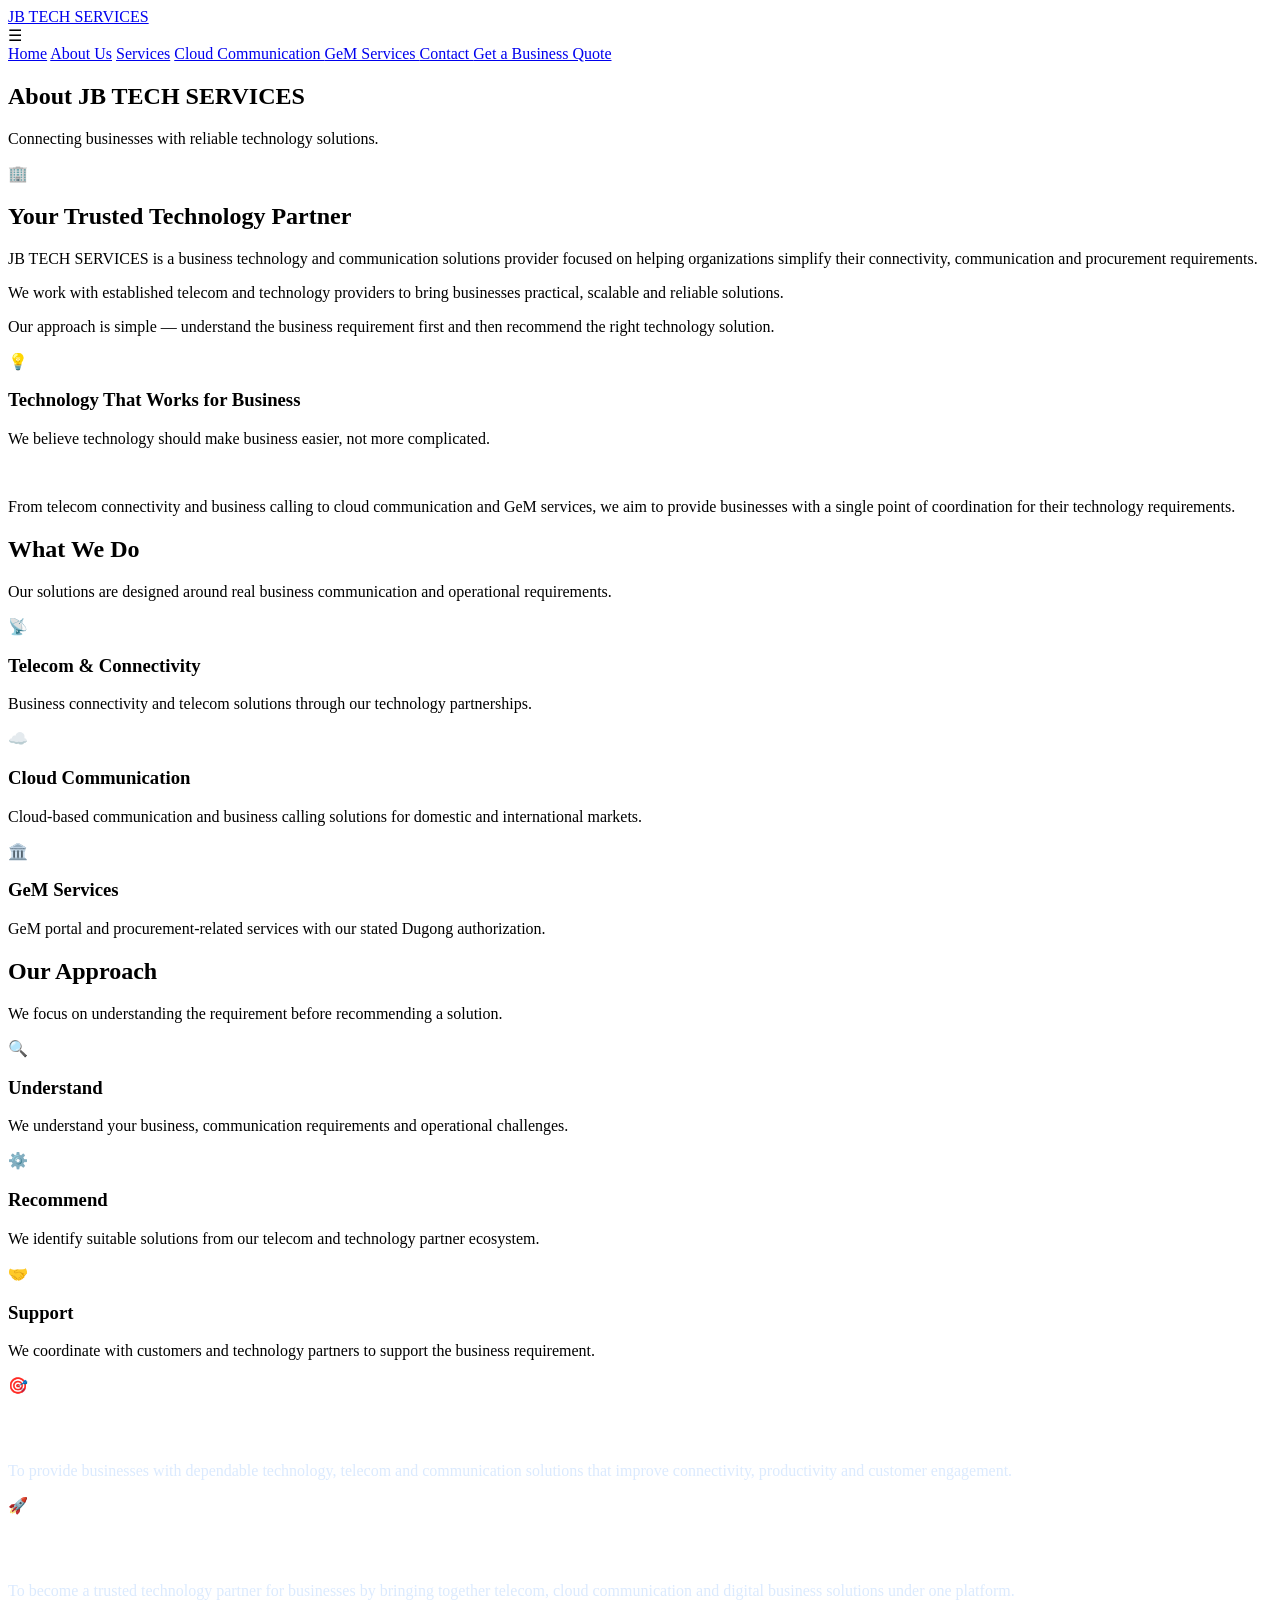
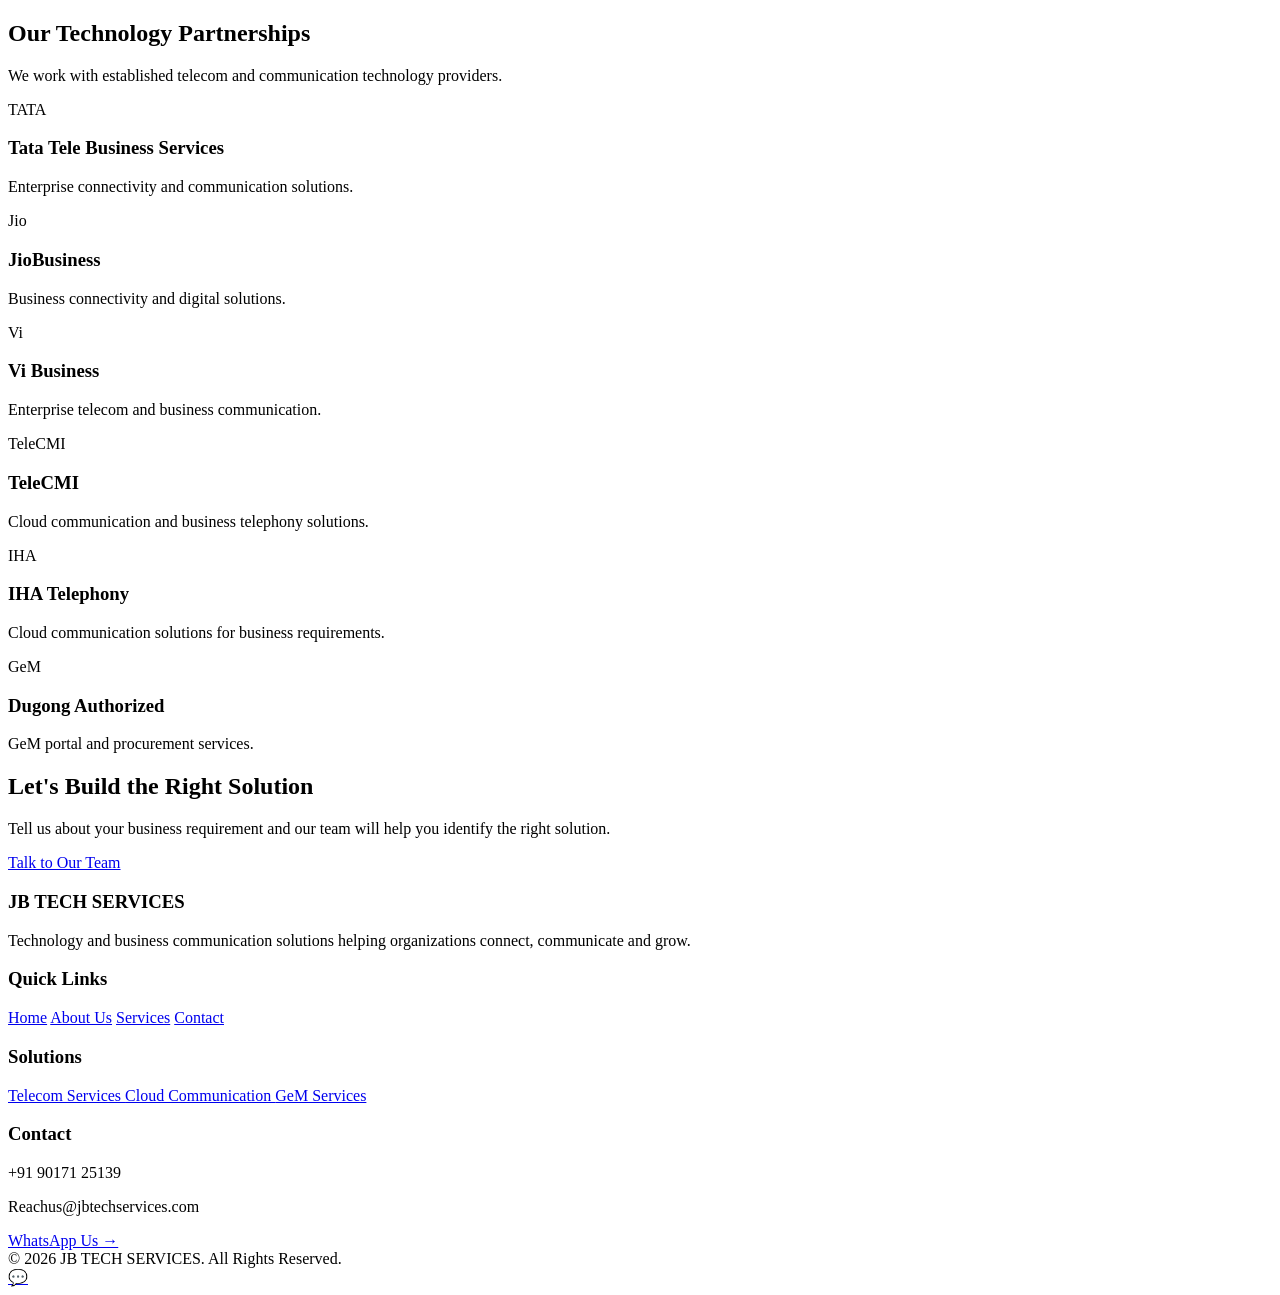
==== about.html @ 3e81551d "Add files via upload" ====
<!DOCTYPE html>
<html lang="en">

<head>

    <meta charset="UTF-8">
    <meta name="viewport" content="width=device-width, initial-scale=1.0">

    <title>About Us | JB TECH SERVICES</title>

    <meta name="description"
        content="JB TECH SERVICES provides telecom, cloud communication, business connectivity and GeM procurement solutions.">

    <link rel="stylesheet" href="css/style.css">

</head>

<body>


    <!-- =========================================
         NAVIGATION
    ========================================== -->

    <header class="navbar">

        <div class="container nav-container">

            <a href="index.html" class="logo">
                JB TECH SERVICES
            </a>

            <div class="menu-toggle">
                ☰
            </div>

            <nav class="nav-links">

                <a href="index.html">Home</a>

                <a href="about.html">About Us</a>

                <a href="services.html">Services</a>

                <a href="cloud-communication.html">
                    Cloud Communication
                </a>

                <a href="gem-services.html">
                    GeM Services
                </a>

                <a href="contact.html">
                    Contact
                </a>

                <a href="contact.html" class="quote-btn">
                    Get a Business Quote
                </a>

            </nav>

        </div>

    </header>


    <!-- =========================================
         PAGE HEADER
    ========================================== -->

    <section class="page-header">

        <div class="container">

            <h1>
                About JB TECH SERVICES
            </h1>

            <p>
                Connecting businesses with reliable technology solutions.
            </p>

        </div>

    </section>


    <!-- =========================================
         ABOUT COMPANY
    ========================================== -->

    <section class="section section-light">

        <div class="container">

            <div class="two-column">

                <div>

                    <div class="card-icon">
                        🏢
                    </div>

                    <h2>
                        Your Trusted Technology Partner
                    </h2>

                    <p>
                        JB TECH SERVICES is a business technology and
                        communication solutions provider focused on helping
                        organizations simplify their connectivity,
                        communication and procurement requirements.
                    </p>

                    <p>
                        We work with established telecom and technology
                        providers to bring businesses practical, scalable
                        and reliable solutions.
                    </p>

                    <p>
                        Our approach is simple — understand the business
                        requirement first and then recommend the right
                        technology solution.
                    </p>

                </div>


                <div class="card">

                    <div class="card-icon">
                        💡
                    </div>

                    <h3>
                        Technology That Works for Business
                    </h3>

                    <p>
                        We believe technology should make business easier,
                        not more complicated.
                    </p>

                    <br>

                    <p>
                        From telecom connectivity and business calling
                        to cloud communication and GeM services, we aim
                        to provide businesses with a single point of
                        coordination for their technology requirements.
                    </p>

                </div>

            </div>

        </div>

    </section>


    <!-- =========================================
         WHAT WE DO
    ========================================== -->

    <section class="section section-gray">

        <div class="container">

            <div class="section-title">

                <h2>
                    What We Do
                </h2>

                <p>
                    Our solutions are designed around real business
                    communication and operational requirements.
                </p>

            </div>


            <div class="cards">


                <div class="card">

                    <div class="card-icon">
                        📡
                    </div>

                    <h3>
                        Telecom & Connectivity
                    </h3>

                    <p>
                        Business connectivity and telecom solutions
                        through our technology partnerships.
                    </p>

                </div>


                <div class="card">

                    <div class="card-icon">
                        ☁️
                    </div>

                    <h3>
                        Cloud Communication
                    </h3>

                    <p>
                        Cloud-based communication and business calling
                        solutions for domestic and international markets.
                    </p>

                </div>


                <div class="card">

                    <div class="card-icon">
                        🏛️
                    </div>

                    <h3>
                        GeM Services
                    </h3>

                    <p>
                        GeM portal and procurement-related services with
                        our stated Dugong authorization.
                    </p>

                </div>

            </div>

        </div>

    </section>


    <!-- =========================================
         OUR APPROACH
    ========================================== -->

    <section class="section section-light">

        <div class="container">

            <div class="section-title">

                <h2>
                    Our Approach
                </h2>

                <p>
                    We focus on understanding the requirement before
                    recommending a solution.
                </p>

            </div>


            <div class="cards">


                <div class="card">

                    <div class="card-icon">
                        🔍
                    </div>

                    <h3>
                        Understand
                    </h3>

                    <p>
                        We understand your business, communication
                        requirements and operational challenges.
                    </p>

                </div>


                <div class="card">

                    <div class="card-icon">
                        ⚙️
                    </div>

                    <h3>
                        Recommend
                    </h3>

                    <p>
                        We identify suitable solutions from our
                        telecom and technology partner ecosystem.
                    </p>

                </div>


                <div class="card">

                    <div class="card-icon">
                        🤝
                    </div>

                    <h3>
                        Support
                    </h3>

                    <p>
                        We coordinate with customers and technology
                        partners to support the business requirement.
                    </p>

                </div>

            </div>

        </div>

    </section>


    <!-- =========================================
         MISSION & VISION
    ========================================== -->

    <section class="section section-dark">

        <div class="container">

            <div class="two-column">


                <div>

                    <div class="card-icon">
                        🎯
                    </div>

                    <h2 style="color:white;">
                        Our Mission
                    </h2>

                    <p style="color:#dbeafe;">
                        To provide businesses with dependable technology,
                        telecom and communication solutions that improve
                        connectivity, productivity and customer engagement.
                    </p>

                </div>


                <div>

                    <div class="card-icon">
                        🚀
                    </div>

                    <h2 style="color:white;">
                        Our Vision
                    </h2>

                    <p style="color:#dbeafe;">
                        To become a trusted technology partner for
                        businesses by bringing together telecom,
                        cloud communication and digital business
                        solutions under one platform.
                    </p>

                </div>

            </div>

        </div>

    </section>


    <!-- =========================================
         PARTNERS
    ========================================== -->

    <section class="section section-light">

        <div class="container">

            <div class="section-title">

                <h2>
                    Our Technology Partnerships
                </h2>

                <p>
                    We work with established telecom and communication
                    technology providers.
                </p>

            </div>


            <div class="partner-grid">


                <div class="partner-card">

                    <div class="partner-logo-text">
                        TATA
                    </div>

                    <h3>
                        Tata Tele Business Services
                    </h3>

                    <p>
                        Enterprise connectivity and communication solutions.
                    </p>

                </div>


                <div class="partner-card">

                    <div class="partner-logo-text">
                        Jio
                    </div>

                    <h3>
                        JioBusiness
                    </h3>

                    <p>
                        Business connectivity and digital solutions.
                    </p>

                </div>


                <div class="partner-card">

                    <div class="partner-logo-text">
                        Vi
                    </div>

                    <h3>
                        Vi Business
                    </h3>

                    <p>
                        Enterprise telecom and business communication.
                    </p>

                </div>


                <div class="partner-card">

                    <div class="partner-logo-text">
                        TeleCMI
                    </div>

                    <h3>
                        TeleCMI
                    </h3>

                    <p>
                        Cloud communication and business telephony solutions.
                    </p>

                </div>


                <div class="partner-card">

                    <div class="partner-logo-text">
                        IHA
                    </div>

                    <h3>
                        IHA Telephony
                    </h3>

                    <p>
                        Cloud communication solutions for business requirements.
                    </p>

                </div>


                <div class="partner-card">

                    <div class="partner-logo-text">
                        GeM
                    </div>

                    <h3>
                        Dugong Authorized
                    </h3>

                    <p>
                        GeM portal and procurement services.
                    </p>

                </div>

            </div>

        </div>

    </section>


    <!-- =========================================
         CTA
    ========================================== -->

    <section class="cta">

        <div class="container">

            <h2>
                Let's Build the Right Solution
            </h2>

            <p>
                Tell us about your business requirement and our team
                will help you identify the right solution.
            </p>

            <a href="contact.html" class="btn btn-primary">
                Talk to Our Team
            </a>

        </div>

    </section>


    <!-- =========================================
         FOOTER
    ========================================== -->

    <footer class="footer">

        <div class="container">

            <div class="footer-grid">


                <div>

                    <h3>
                        JB TECH SERVICES
                    </h3>

                    <p>
                        Technology and business communication solutions
                        helping organizations connect, communicate and grow.
                    </p>

                </div>


                <div>

                    <h3>
                        Quick Links
                    </h3>

                    <a href="index.html">Home</a>

                    <a href="about.html">About Us</a>

                    <a href="services.html">Services</a>

                    <a href="contact.html">Contact</a>

                </div>


                <div>

                    <h3>
                        Solutions
                    </h3>

                    <a href="services.html">
                        Telecom Services
                    </a>

                    <a href="cloud-communication.html">
                        Cloud Communication
                    </a>

                    <a href="gem-services.html">
                        GeM Services
                    </a>

                </div>


                <div>

                    <h3>
                        Contact
                    </h3>

                    <p>
                        +91 90171 25139
                    </p>

                    <p>
                        Reachus@jbtechservices.com
                    </p>

                    <a
                        href="https://wa.me/919017125139"
                        target="_blank"
                        rel="noopener noreferrer">

                        WhatsApp Us →

                    </a>

                </div>


            </div>


            <div class="footer-bottom">

                © 2026 JB TECH SERVICES.
                All Rights Reserved.

            </div>

        </div>

    </footer>


    <!-- FLOATING WHATSAPP -->

    <a
        href="https://wa.me/919017125139"
        target="_blank"
        rel="noopener noreferrer"
        class="chat-button"
        title="Chat with JB TECH SERVICES">

        💬

    </a>


    <script src="js/script.js"></script>

</body>

</html>
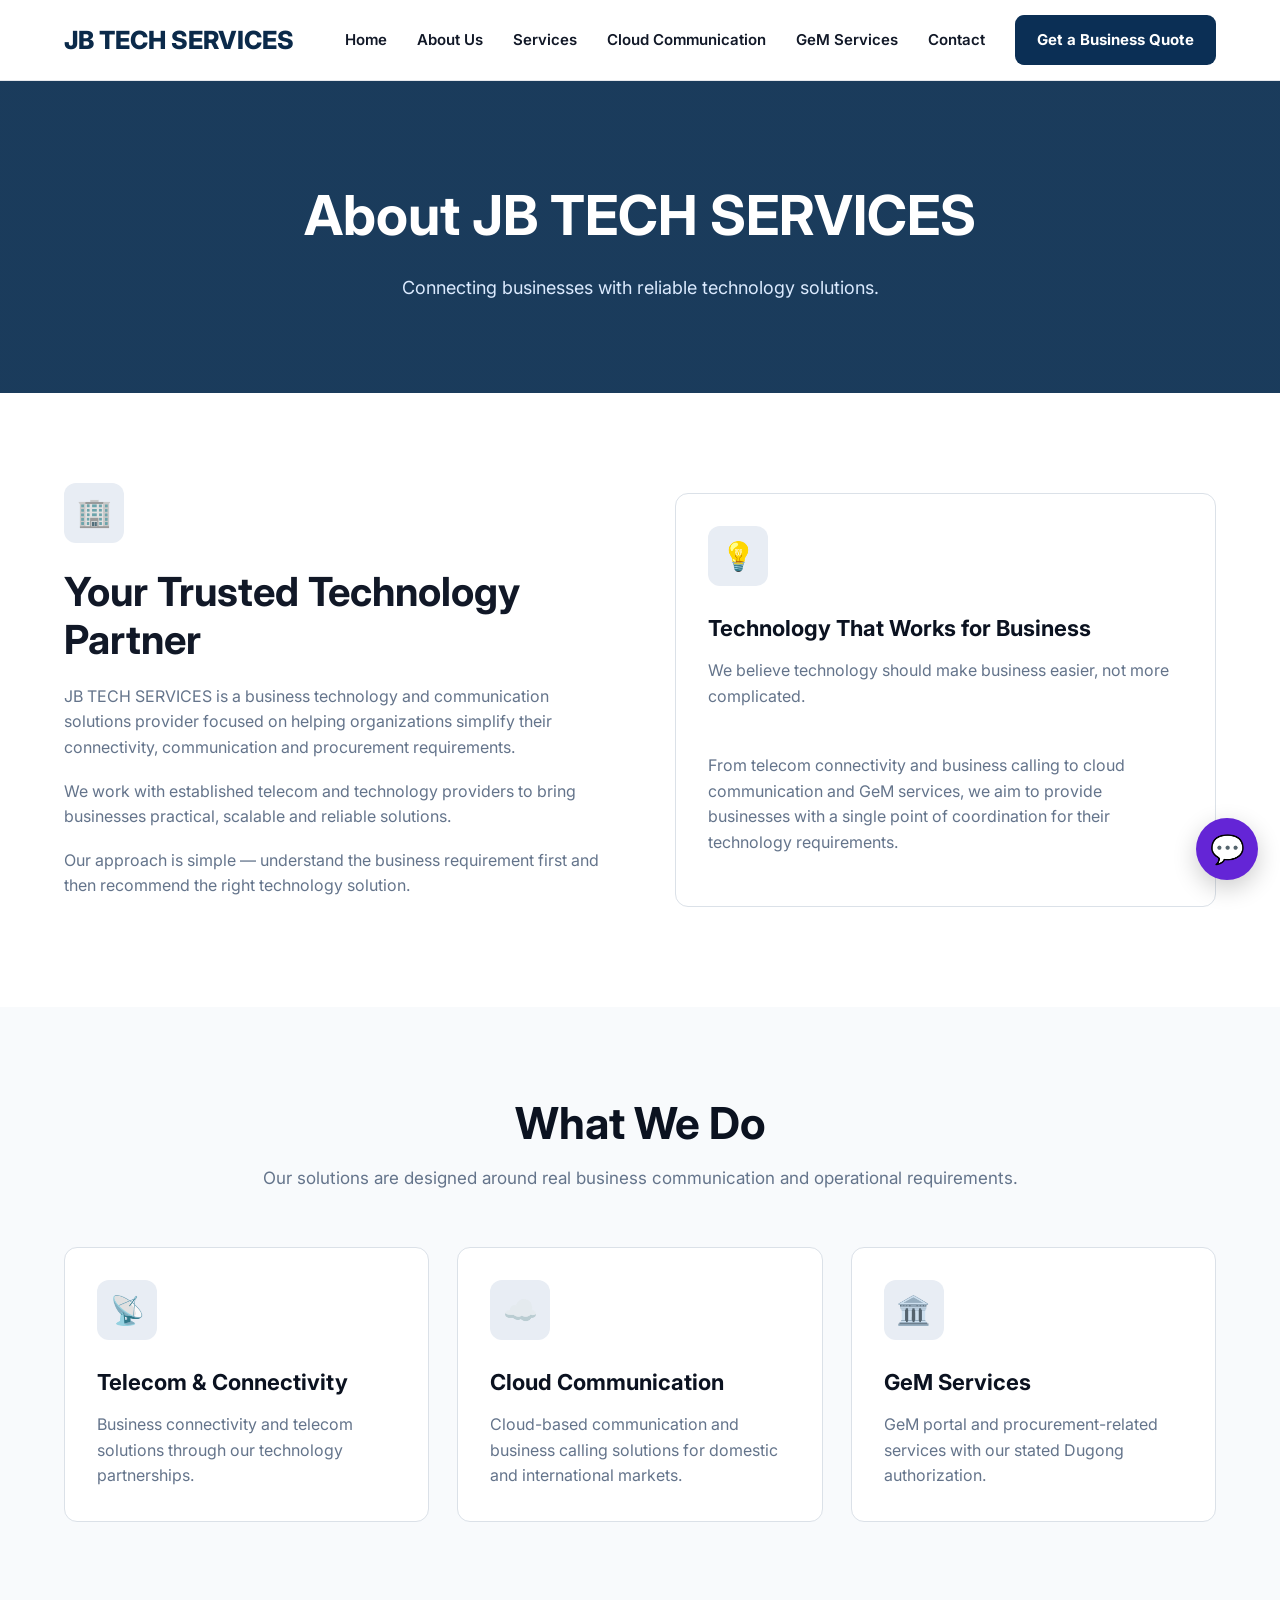
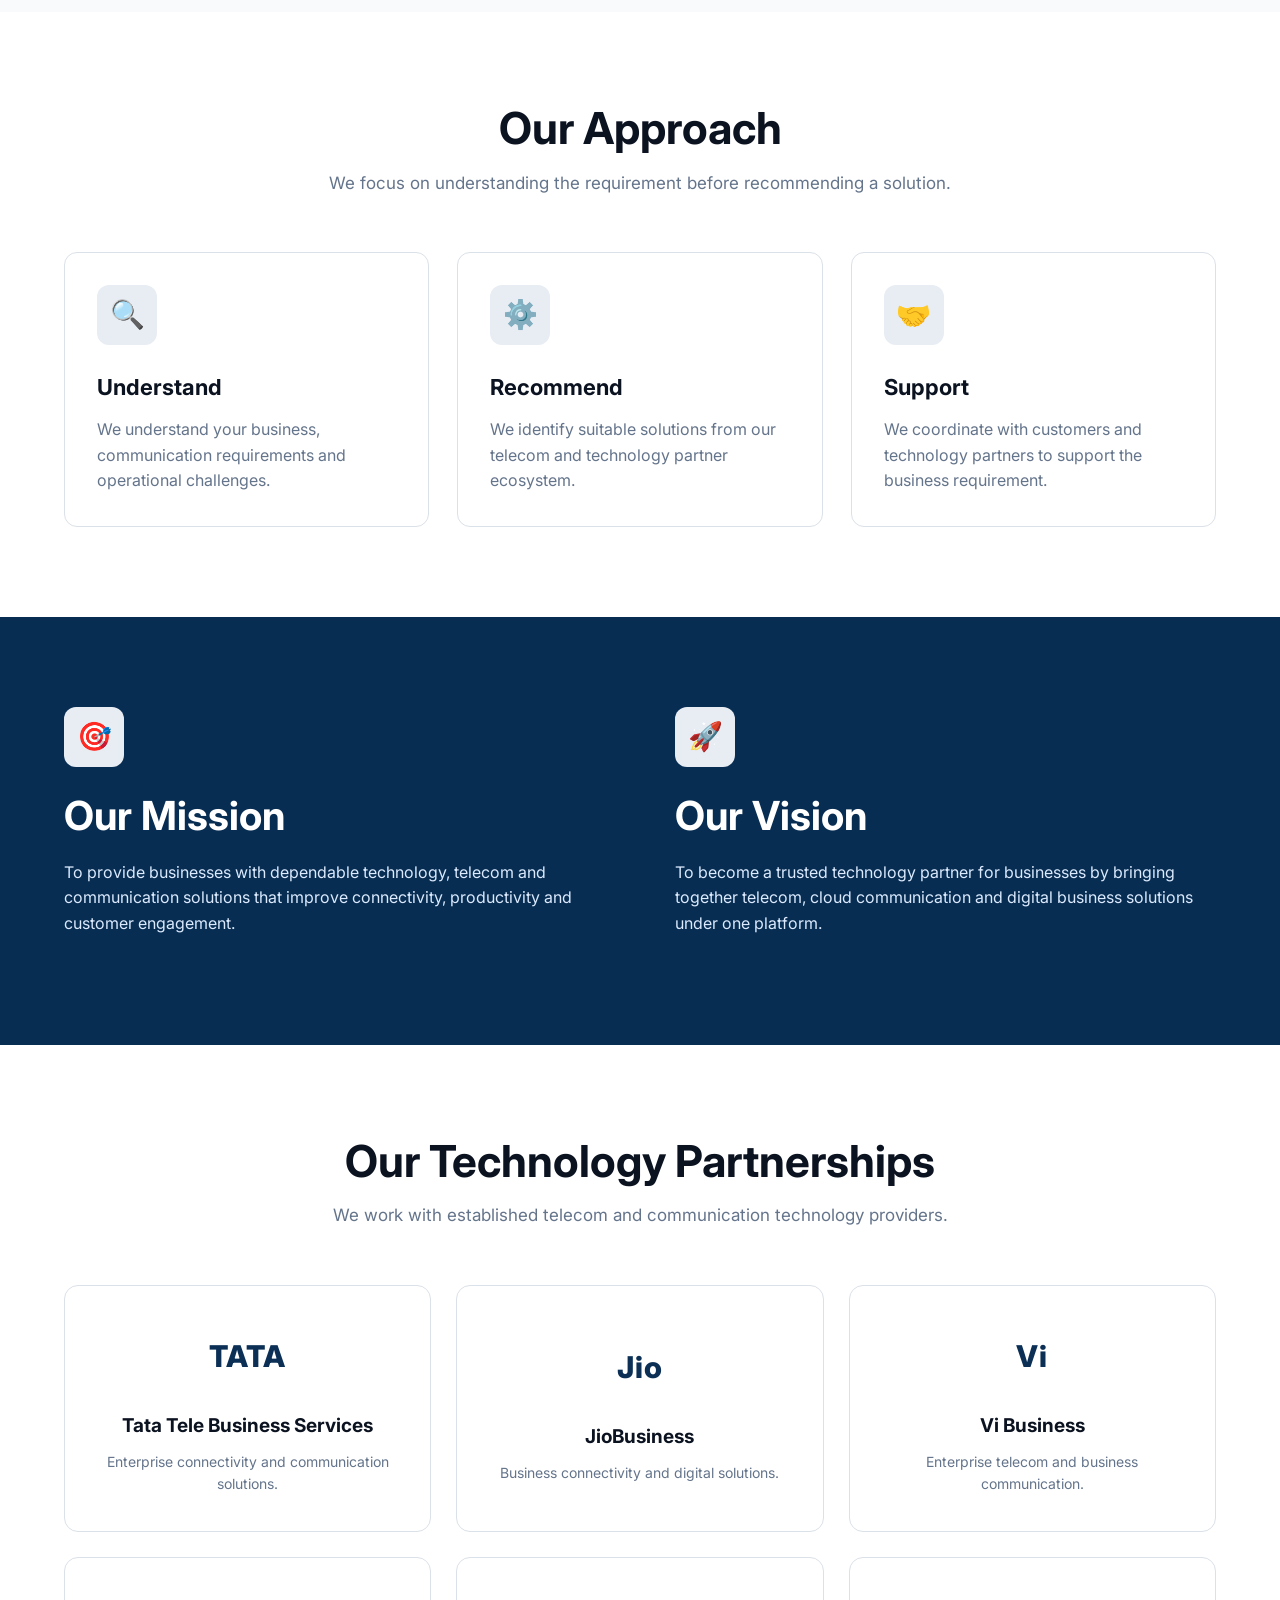
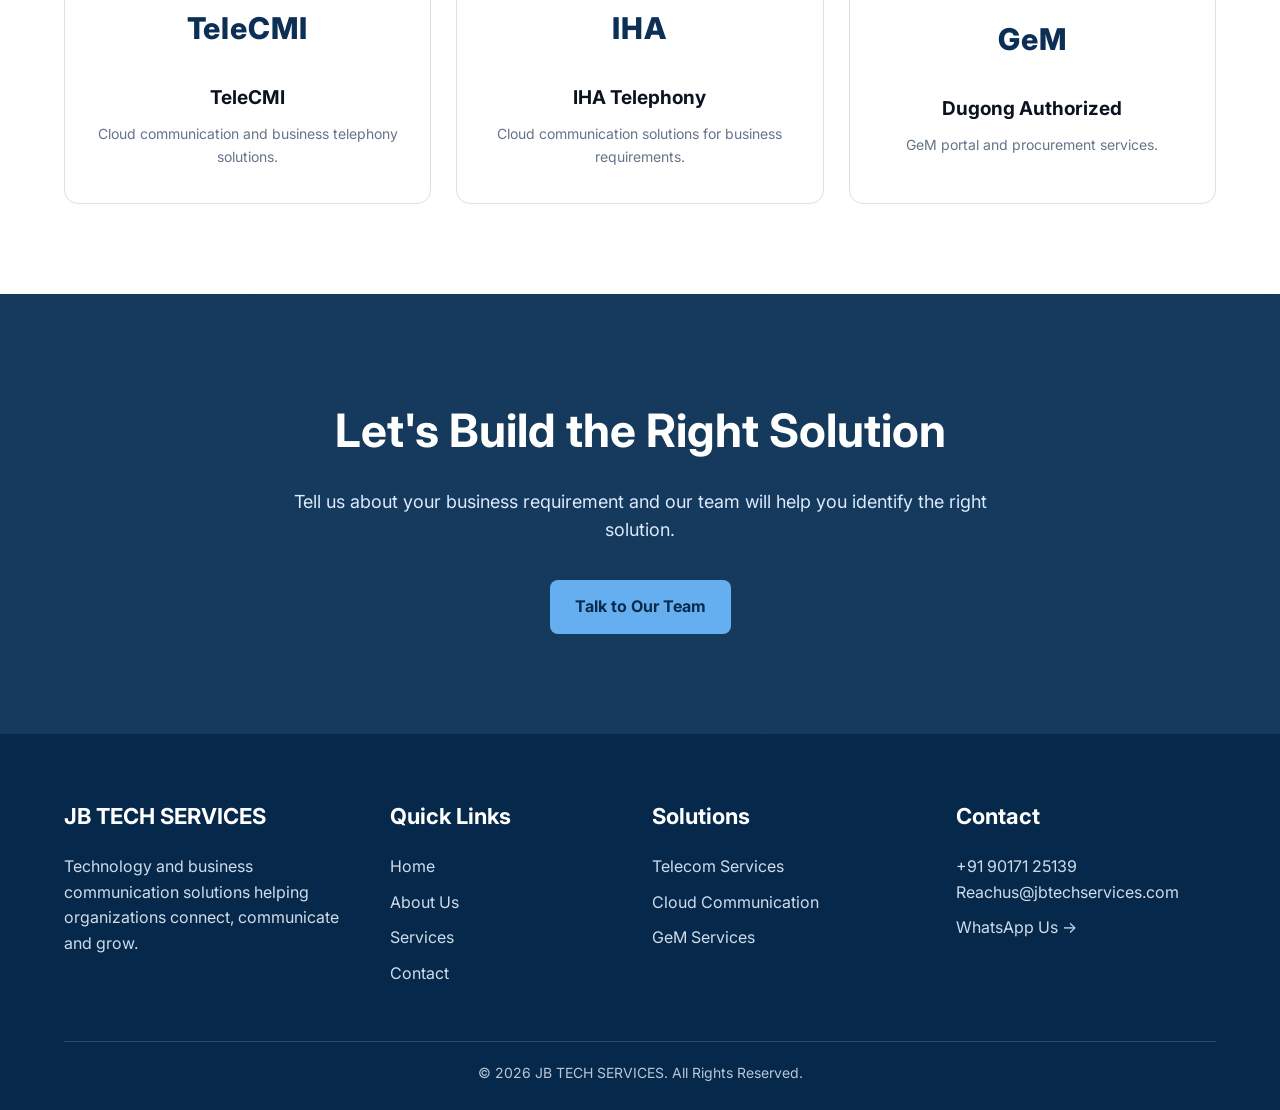
==== commit d14a0ec5: "Add files via upload" ====
--- a/about.html
+++ b/about.html
@@ -11,7 +11,7 @@
     <meta name="description"
         content="JB TECH SERVICES provides telecom, cloud communication, business connectivity and GeM procurement solutions.">
 
-    <link rel="stylesheet" href="css/style.css">
+    <link rel="stylesheet" href="style.css">
 
 </head>
 
@@ -664,7 +664,7 @@
     </a>
 
 
-    <script src="js/script.js"></script>
+    <script src="script.js"></script>
 
 </body>
 
--- a/style.css
+++ b/style.css
@@ -0,0 +1,855 @@
+/* =========================================
+   JB TECH SERVICES
+   Main Website Styles
+========================================= */
+
+@import url('https://fonts.googleapis.com/css2?family=Inter:wght@400;500;600;700;800&display=swap');
+
+/* =========================================
+   GLOBAL
+========================================= */
+
+* {
+    margin: 0;
+    padding: 0;
+    box-sizing: border-box;
+}
+
+html {
+    scroll-behavior: smooth;
+}
+
+body {
+    font-family: 'Inter', Arial, sans-serif;
+    color: #111827;
+    background: #ffffff;
+    line-height: 1.6;
+}
+
+a {
+    text-decoration: none;
+    color: inherit;
+}
+
+img {
+    max-width: 100%;
+    display: block;
+}
+
+button,
+input,
+textarea,
+select {
+    font-family: inherit;
+}
+
+.container {
+    width: 90%;
+    max-width: 1200px;
+    margin: auto;
+}
+
+/* =========================================
+   NAVIGATION
+========================================= */
+
+.navbar {
+    position: sticky;
+    top: 0;
+    z-index: 1000;
+    background: rgba(255, 255, 255, 0.96);
+    backdrop-filter: blur(10px);
+    border-bottom: 1px solid #e5e7eb;
+}
+
+.nav-container {
+    min-height: 80px;
+    display: flex;
+    align-items: center;
+    justify-content: space-between;
+    gap: 30px;
+}
+
+.logo {
+    font-size: 25px;
+    font-weight: 800;
+    color: #0b2a4a;
+    white-space: nowrap;
+}
+
+.nav-links {
+    display: flex;
+    align-items: center;
+    gap: 30px;
+}
+
+.nav-links a {
+    font-size: 15px;
+    font-weight: 600;
+    color: #111827;
+    transition: 0.3s ease;
+}
+
+.nav-links a:hover {
+    color: #0b4f8a;
+}
+
+.quote-btn {
+    background: #0b2f55;
+    color: white !important;
+    padding: 13px 22px;
+    border-radius: 9px;
+    font-weight: 700 !important;
+    transition: 0.3s ease;
+}
+
+.quote-btn:hover {
+    background: #0b4f8a;
+    transform: translateY(-2px);
+}
+
+/* =========================================
+   MOBILE MENU
+========================================= */
+
+.menu-toggle {
+    display: none;
+    font-size: 27px;
+    cursor: pointer;
+    color: #0b2a4a;
+}
+
+/* =========================================
+   HERO
+========================================= */
+
+.hero {
+    min-height: 560px;
+    display: flex;
+    align-items: center;
+    background:
+        linear-gradient(rgba(7, 38, 70, 0.90), rgba(7, 38, 70, 0.90)),
+        url('https://images.unsplash.com/photo-1558494949-ef010cbdcc31?auto=format&fit=crop&w=1800&q=80')
+        center/cover no-repeat;
+    color: white;
+}
+
+.hero-content {
+    max-width: 780px;
+}
+
+.hero h1 {
+    font-size: clamp(40px, 5vw, 64px);
+    line-height: 1.1;
+    margin-bottom: 25px;
+    font-weight: 800;
+}
+
+.hero p {
+    font-size: 19px;
+    color: #dbeafe;
+    max-width: 680px;
+    margin-bottom: 35px;
+}
+
+.hero-buttons {
+    display: flex;
+    gap: 15px;
+    flex-wrap: wrap;
+}
+
+.btn {
+    display: inline-flex;
+    align-items: center;
+    justify-content: center;
+    padding: 14px 25px;
+    border-radius: 8px;
+    font-weight: 700;
+    transition: 0.3s ease;
+    border: none;
+    cursor: pointer;
+}
+
+.btn-primary {
+    background: #65aef0;
+    color: #082b4c;
+}
+
+.btn-primary:hover {
+    transform: translateY(-2px);
+    background: #80bdf4;
+}
+
+.btn-outline {
+    border: 1px solid rgba(255,255,255,0.5);
+    color: white;
+    background: transparent;
+}
+
+.btn-outline:hover {
+    background: white;
+    color: #0b2f55;
+}
+
+/* =========================================
+   SECTION
+========================================= */
+
+.section {
+    padding: 90px 0;
+}
+
+.section-light {
+    background: #ffffff;
+}
+
+.section-gray {
+    background: #f8fafc;
+}
+
+.section-dark {
+    background: #082d52;
+    color: white;
+}
+
+.section-title {
+    text-align: center;
+    max-width: 850px;
+    margin: 0 auto 55px;
+}
+
+.section-title h2 {
+    font-size: clamp(30px, 4vw, 44px);
+    line-height: 1.2;
+    margin-bottom: 15px;
+    color: #0b1220;
+}
+
+.section-dark .section-title h2 {
+    color: white;
+}
+
+.section-title p {
+    color: #64748b;
+    font-size: 17px;
+}
+
+.section-dark .section-title p {
+    color: #dbeafe;
+}
+
+/* =========================================
+   CARDS
+========================================= */
+
+.cards {
+    display: grid;
+    grid-template-columns: repeat(3, 1fr);
+    gap: 28px;
+}
+
+.card {
+    background: white;
+    border: 1px solid #dbe1e8;
+    border-radius: 13px;
+    padding: 32px;
+    transition: 0.3s ease;
+}
+
+.card:hover {
+    transform: translateY(-6px);
+    box-shadow: 0 15px 35px rgba(15, 23, 42, 0.10);
+}
+
+.card-icon {
+    width: 60px;
+    height: 60px;
+    border-radius: 12px;
+    background: #e8edf4;
+    display: flex;
+    align-items: center;
+    justify-content: center;
+    margin-bottom: 25px;
+    font-size: 28px;
+}
+
+.card h3 {
+    font-size: 22px;
+    margin-bottom: 12px;
+    color: #0b1220;
+}
+
+.card p {
+    color: #64748b;
+    font-size: 16px;
+}
+
+.learn-more {
+    display: inline-block;
+    margin-top: 22px;
+    font-weight: 700;
+    color: #111827;
+}
+
+.learn-more:hover {
+    color: #0b4f8a;
+}
+
+/* =========================================
+   LARGE SERVICE CARDS
+========================================= */
+
+.service-list {
+    display: flex;
+    flex-direction: column;
+    gap: 30px;
+}
+
+.service-box {
+    display: grid;
+    grid-template-columns: 32% 68%;
+    border: 1px solid #dbe1e8;
+    border-radius: 13px;
+    overflow: hidden;
+    background: white;
+}
+
+.service-left {
+    padding: 45px;
+}
+
+.service-right {
+    padding: 45px;
+}
+
+.service-left h3 {
+    font-size: 28px;
+    margin-top: 15px;
+}
+
+.service-right p {
+    color: #64748b;
+    margin-bottom: 20px;
+    font-size: 17px;
+}
+
+.service-right ul {
+    list-style: none;
+}
+
+.service-right li {
+    margin: 13px 0;
+    color: #59636f;
+}
+
+.service-right li::before {
+    content: "→";
+    font-weight: 700;
+    font-size: 22px;
+    margin-right: 8px;
+}
+
+/* =========================================
+   TWO COLUMN
+========================================= */
+
+.two-column {
+    display: grid;
+    grid-template-columns: 1fr 1fr;
+    gap: 70px;
+    align-items: center;
+}
+
+.two-column h2 {
+    font-size: 40px;
+    line-height: 1.2;
+    margin-bottom: 20px;
+}
+
+.two-column p {
+    color: #64748b;
+    margin-bottom: 18px;
+}
+
+.check-list {
+    list-style: none;
+    margin-top: 25px;
+}
+
+.check-list li {
+    margin: 14px 0;
+    color: #475569;
+}
+
+.check-list li::before {
+    content: "✓";
+    margin-right: 10px;
+    font-weight: 800;
+    color: #0b4f8a;
+}
+
+/* =========================================
+   STATS
+========================================= */
+
+.stats {
+    display: grid;
+    grid-template-columns: repeat(4, 1fr);
+    gap: 20px;
+    margin-top: 50px;
+}
+
+.stat {
+    text-align: center;
+    padding: 25px;
+}
+
+.stat h3 {
+    font-size: 38px;
+    color: #0b4f8a;
+}
+
+.stat p {
+    color: #64748b;
+}
+
+/* =========================================
+   CTA
+========================================= */
+
+.cta {
+    background:
+        linear-gradient(rgba(7, 45, 82, 0.94), rgba(7, 45, 82, 0.94)),
+        url('https://images.unsplash.com/photo-1451187580459-43490279c0fa?auto=format&fit=crop&w=1800&q=80')
+        center/cover no-repeat;
+    color: white;
+    text-align: center;
+    padding: 100px 20px;
+}
+
+.cta h2 {
+    font-size: clamp(32px, 4vw, 46px);
+    margin-bottom: 20px;
+}
+
+.cta p {
+    max-width: 750px;
+    margin: auto auto 35px;
+    font-size: 18px;
+    color: #dbeafe;
+}
+
+/* =========================================
+   CONTACT
+========================================= */
+
+.contact-grid {
+    display: grid;
+    grid-template-columns: 0.8fr 1.2fr;
+    gap: 50px;
+}
+
+.contact-info h3 {
+    font-size: 28px;
+    margin-bottom: 20px;
+}
+
+.contact-info p {
+    color: #64748b;
+    margin-bottom: 25px;
+}
+
+.contact-item {
+    display: flex;
+    gap: 15px;
+    margin: 22px 0;
+}
+
+.contact-icon {
+    width: 45px;
+    height: 45px;
+    background: #e8edf4;
+    border-radius: 9px;
+    display: flex;
+    align-items: center;
+    justify-content: center;
+    flex-shrink: 0;
+}
+
+.contact-item strong {
+    display: block;
+    margin-bottom: 3px;
+}
+
+.contact-item span {
+    color: #64748b;
+}
+
+.contact-form {
+    border: 1px solid #dbe1e8;
+    border-radius: 13px;
+    padding: 35px;
+}
+
+.form-row {
+    display: grid;
+    grid-template-columns: 1fr 1fr;
+    gap: 18px;
+}
+
+.form-group {
+    margin-bottom: 18px;
+}
+
+.form-group label {
+    display: block;
+    font-weight: 600;
+    margin-bottom: 7px;
+}
+
+.form-group input,
+.form-group textarea,
+.form-group select {
+    width: 100%;
+    border: 1px solid #cfd7e2;
+    border-radius: 7px;
+    padding: 13px 14px;
+    font-size: 15px;
+    outline: none;
+}
+
+.form-group input:focus,
+.form-group textarea:focus,
+.form-group select:focus {
+    border-color: #0b4f8a;
+}
+
+.form-group textarea {
+    min-height: 130px;
+    resize: vertical;
+}
+
+/* =========================================
+   FOOTER
+========================================= */
+
+.footer {
+    background: #06284a;
+    color: white;
+    padding: 65px 0 25px;
+}
+
+.footer-grid {
+    display: grid;
+    grid-template-columns: 1.3fr 1fr 1.2fr 1.2fr;
+    gap: 45px;
+}
+
+.footer h3 {
+    font-size: 22px;
+    margin-bottom: 20px;
+}
+
+.footer p,
+.footer a {
+    color: #d0dceb;
+}
+
+.footer a {
+    display: block;
+    margin: 10px 0;
+}
+
+.footer a:hover {
+    color: white;
+}
+
+.footer-bottom {
+    border-top: 1px solid rgba(255,255,255,0.15);
+    margin-top: 45px;
+    padding-top: 20px;
+    text-align: center;
+    color: #b8c7d8;
+    font-size: 14px;
+}
+
+/* =========================================
+   FLOATING CHAT
+========================================= */
+
+.chat-button {
+    position: fixed;
+    right: 22px;
+    bottom: 20px;
+    width: 62px;
+    height: 62px;
+    border-radius: 50%;
+    background: #6425d6;
+    color: white;
+    display: flex;
+    align-items: center;
+    justify-content: center;
+    font-size: 28px;
+    box-shadow: 0 8px 25px rgba(0,0,0,0.2);
+    z-index: 999;
+    transition: 0.3s ease;
+}
+
+.chat-button:hover {
+    transform: scale(1.08);
+}
+
+/* =========================================
+   PAGE HEADER
+========================================= */
+
+.page-header {
+    background:
+        linear-gradient(rgba(7, 43, 78, 0.92), rgba(7, 43, 78, 0.92)),
+        url('https://images.unsplash.com/photo-1451187580459-43490279c0fa?auto=format&fit=crop&w=1800&q=80')
+        center/cover no-repeat;
+    padding: 90px 20px;
+    text-align: center;
+    color: white;
+}
+
+.page-header h1 {
+    font-size: clamp(38px, 5vw, 55px);
+    margin-bottom: 15px;
+}
+
+.page-header p {
+    color: #dbeafe;
+    font-size: 18px;
+}
+
+/* =========================================
+   RESPONSIVE
+========================================= */
+
+@media (max-width: 1000px) {
+
+    .nav-links {
+        gap: 17px;
+    }
+
+    .nav-links a {
+        font-size: 13px;
+    }
+
+    .cards {
+        grid-template-columns: repeat(2, 1fr);
+    }
+
+    .footer-grid {
+        grid-template-columns: repeat(2, 1fr);
+    }
+}
+
+@media (max-width: 800px) {
+
+    .nav-container {
+        min-height: 70px;
+    }
+
+    .menu-toggle {
+        display: block;
+    }
+
+    .nav-links {
+        display: none;
+        position: absolute;
+        top: 70px;
+        left: 0;
+        width: 100%;
+        background: white;
+        flex-direction: column;
+        padding: 25px;
+        border-bottom: 1px solid #ddd;
+        box-shadow: 0 10px 25px rgba(0,0,0,0.08);
+    }
+
+    .nav-links.active {
+        display: flex;
+    }
+
+    .hero {
+        min-height: 520px;
+    }
+
+    .two-column {
+        grid-template-columns: 1fr;
+        gap: 40px;
+    }
+
+    .service-box {
+        grid-template-columns: 1fr;
+    }
+
+    .stats {
+        grid-template-columns: repeat(2, 1fr);
+    }
+
+    .contact-grid {
+        grid-template-columns: 1fr;
+    }
+}
+
+@media (max-width: 600px) {
+
+    .container {
+        width: 92%;
+    }
+
+    .section {
+        padding: 65px 0;
+    }
+
+    .logo {
+        font-size: 20px;
+    }
+
+    .cards {
+        grid-template-columns: 1fr;
+    }
+
+    .footer-grid {
+        grid-template-columns: 1fr;
+    }
+
+    .form-row {
+        grid-template-columns: 1fr;
+    }
+
+    .hero h1 {
+        font-size: 39px;
+    }
+
+    .hero p {
+        font-size: 16px;
+    }
+
+    .service-left,
+    .service-right {
+        padding: 30px;
+    }
+
+    .two-column h2 {
+        font-size: 32px;
+    }
+}
+/* =========================================
+   GOOGLE MAP
+========================================= */
+
+.map-wrapper {
+    width: 100%;
+    height: 420px;
+    overflow: hidden;
+    border-radius: 15px;
+    border: 1px solid #dbe1e8;
+    box-shadow: 0 10px 30px rgba(15, 23, 42, 0.08);
+}
+
+.map-wrapper iframe {
+    display: block;
+}
+/* =========================================
+   PARTNER GRID
+========================================= */
+
+.partner-grid {
+    display: grid;
+    grid-template-columns: repeat(3, 1fr);
+    gap: 25px;
+}
+
+.partner-card {
+    background: #ffffff;
+    border: 1px solid #dbe1e8;
+    border-radius: 14px;
+    padding: 35px 25px;
+    text-align: center;
+    transition: 0.3s ease;
+}
+
+.partner-card:hover {
+    transform: translateY(-6px);
+    box-shadow: 0 15px 35px rgba(15, 23, 42, 0.10);
+}
+
+.partner-logo-text {
+    min-height: 70px;
+    display: flex;
+    align-items: center;
+    justify-content: center;
+
+    font-size: 30px;
+    font-weight: 800;
+
+    color: #0b2f55;
+
+    margin-bottom: 20px;
+}
+
+.partner-card h3 {
+    font-size: 19px;
+    margin-bottom: 10px;
+    color: #0b1220;
+}
+
+.partner-card p {
+    color: #64748b;
+    font-size: 14px;
+}
+
+
+@media (max-width: 800px) {
+
+    .partner-grid {
+        grid-template-columns: repeat(2, 1fr);
+    }
+
+}
+
+
+@media (max-width: 550px) {
+
+    .partner-grid {
+        grid-template-columns: 1fr;
+    }
+
+}
+
+/* =========================================
+   HOMEPAGE PARTNER IMPROVEMENTS
+========================================= */
+
+.partner-card {
+    min-height: 220px;
+    display: flex;
+    flex-direction: column;
+    justify-content: center;
+}
+
+.partner-logo-text {
+    letter-spacing: 1px;
+}
+
+.hero-content > p:first-child {
+    margin-bottom: 12px;
+}
+
+
+@media (max-width: 800px) {
+
+    .hero-buttons {
+        flex-direction: column;
+        align-items: flex-start;
+    }
+
+    .hero-buttons .btn {
+        width: auto;
+    }
+
+}
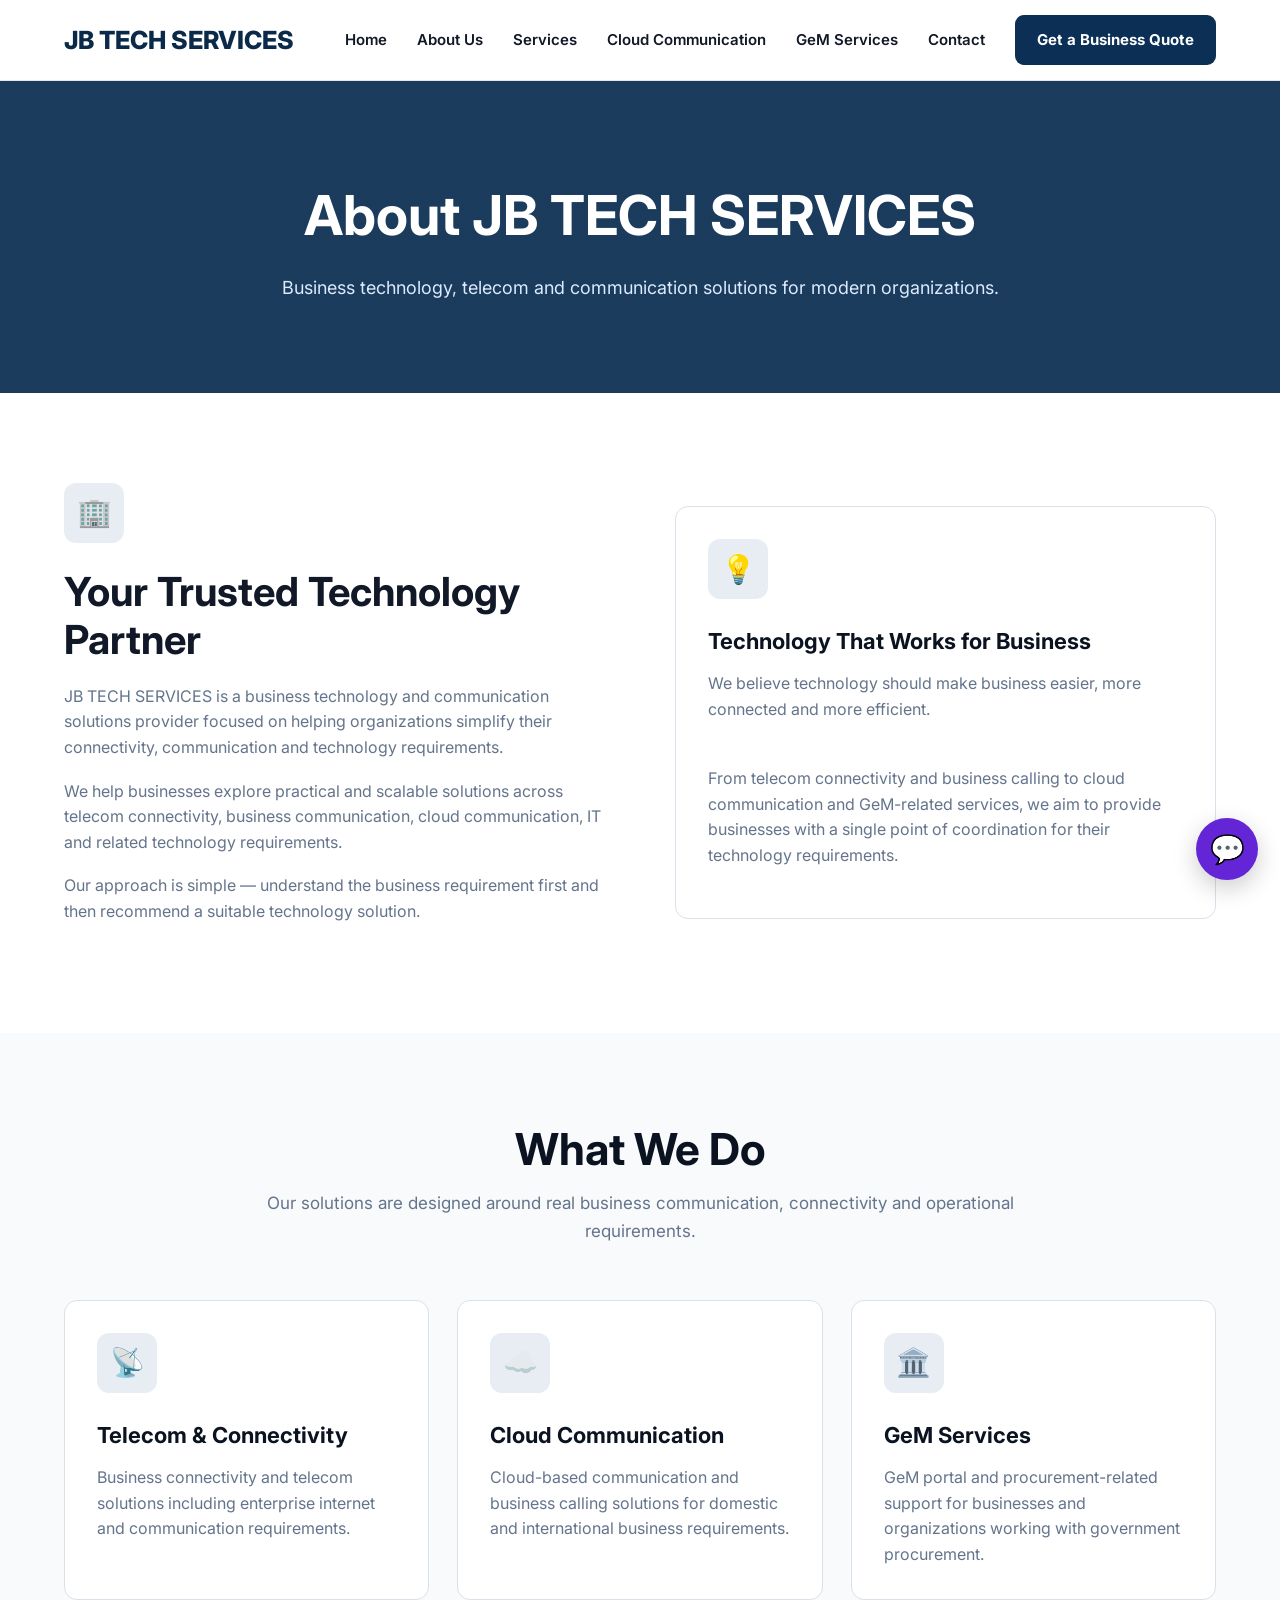
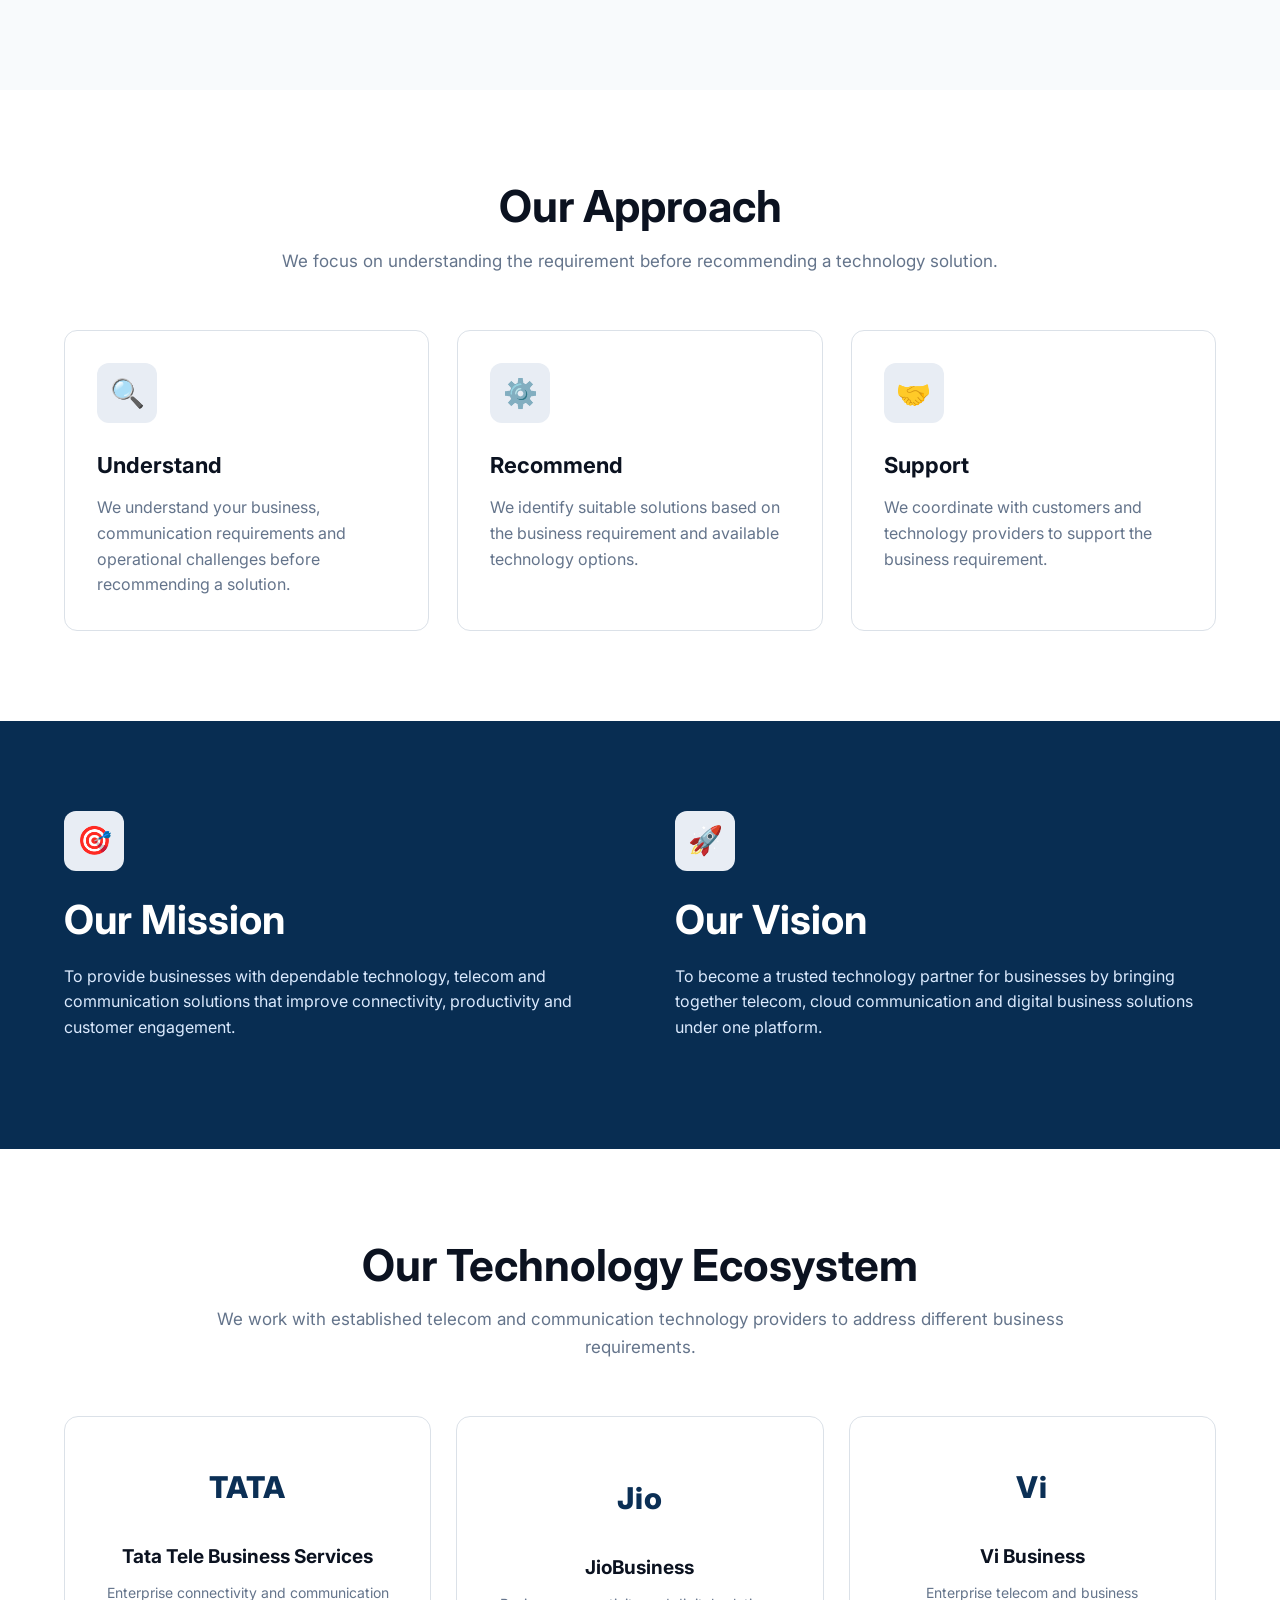
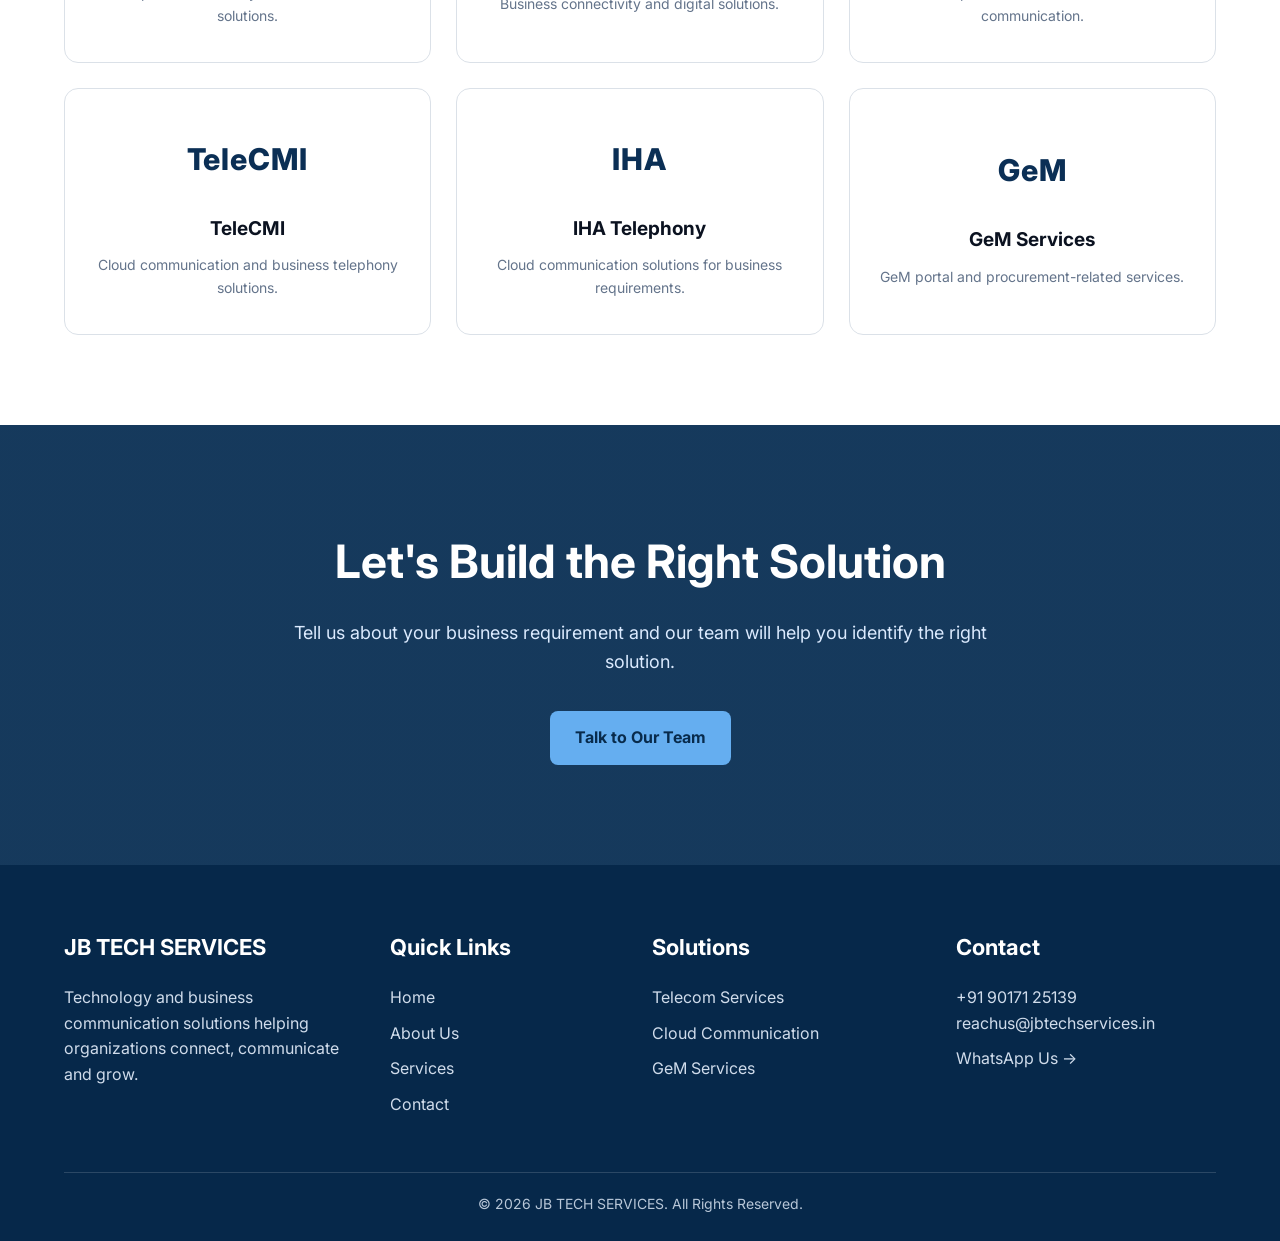
==== commit c97d2d86: "Update about.html" ====
--- a/about.html
+++ b/about.html
@@ -4,16 +4,59 @@
 <head>
 
     <meta charset="UTF-8">
+
     <meta name="viewport" content="width=device-width, initial-scale=1.0">
 
-    <title>About Us | JB TECH SERVICES</title>
+    <title>About JB TECH SERVICES | Business Technology & Telecom Solutions</title>
 
     <meta name="description"
-        content="JB TECH SERVICES provides telecom, cloud communication, business connectivity and GeM procurement solutions.">
+        content="Learn about JB TECH SERVICES, a Delhi-based business technology and communication solutions provider offering telecom connectivity, cloud communication, business calling and GeM-related services.">
+
+    <meta name="robots" content="index, follow">
+
+    <link rel="canonical" href="https://jbtechservices.in/about.html">
+
+    <!-- OPEN GRAPH -->
+    <meta property="og:title"
+        content="About JB TECH SERVICES | Business Technology & Telecom Solutions">
+
+    <meta property="og:description"
+        content="JB TECH SERVICES helps businesses with telecom connectivity, cloud communication, business calling and technology solutions.">
+
+    <meta property="og:type" content="website">
+
+    <meta property="og:url"
+        content="https://jbtechservices.in/about.html">
+
+    <meta property="og:site_name"
+        content="JB TECH SERVICES">
+
+    <!-- ORGANIZATION STRUCTURED DATA -->
+    <script type="application/ld+json">
+    {
+        "@context": "https://schema.org",
+        "@type": "Organization",
+        "name": "JB TECH SERVICES",
+        "url": "https://jbtechservices.in/",
+        "logo": "https://jbtechservices.in/",
+        "description": "Business technology and communication solutions provider offering telecom connectivity, cloud communication, business calling and GeM-related services.",
+        "telephone": "+91-9017125139",
+        "email": "reachus@jbtechservices.in",
+        "address": {
+            "@type": "PostalAddress",
+            "streetAddress": "RZH 715B, Raj Nagar Part 2, Palam Village",
+            "addressLocality": "South West Delhi",
+            "addressRegion": "Delhi",
+            "postalCode": "110077",
+            "addressCountry": "IN"
+        }
+    }
+    </script>
 
     <link rel="stylesheet" href="style.css">
 
 </head>
+
 
 <body>
 
@@ -36,11 +79,17 @@
 
             <nav class="nav-links">
 
-                <a href="index.html">Home</a>
-
-                <a href="about.html">About Us</a>
-
-                <a href="services.html">Services</a>
+                <a href="index.html">
+                    Home
+                </a>
+
+                <a href="about.html">
+                    About Us
+                </a>
+
+                <a href="services.html">
+                    Services
+                </a>
 
                 <a href="cloud-communication.html">
                     Cloud Communication
@@ -78,7 +127,7 @@
             </h1>
 
             <p>
-                Connecting businesses with reliable technology solutions.
+                Business technology, telecom and communication solutions for modern organizations.
             </p>
 
         </div>
@@ -107,22 +156,20 @@
                     </h2>
 
                     <p>
-                        JB TECH SERVICES is a business technology and
-                        communication solutions provider focused on helping
-                        organizations simplify their connectivity,
-                        communication and procurement requirements.
-                    </p>
-
-                    <p>
-                        We work with established telecom and technology
-                        providers to bring businesses practical, scalable
-                        and reliable solutions.
-                    </p>
-
-                    <p>
-                        Our approach is simple — understand the business
-                        requirement first and then recommend the right
-                        technology solution.
+                        JB TECH SERVICES is a business technology and communication
+                        solutions provider focused on helping organizations simplify
+                        their connectivity, communication and technology requirements.
+                    </p>
+
+                    <p>
+                        We help businesses explore practical and scalable solutions
+                        across telecom connectivity, business communication, cloud
+                        communication, IT and related technology requirements.
+                    </p>
+
+                    <p>
+                        Our approach is simple — understand the business requirement
+                        first and then recommend a suitable technology solution.
                     </p>
 
                 </div>
@@ -140,16 +187,16 @@
 
                     <p>
                         We believe technology should make business easier,
-                        not more complicated.
+                        more connected and more efficient.
                     </p>
 
                     <br>
 
                     <p>
-                        From telecom connectivity and business calling
-                        to cloud communication and GeM services, we aim
-                        to provide businesses with a single point of
-                        coordination for their technology requirements.
+                        From telecom connectivity and business calling to cloud
+                        communication and GeM-related services, we aim to provide
+                        businesses with a single point of coordination for their
+                        technology requirements.
                     </p>
 
                 </div>
@@ -176,8 +223,8 @@
                 </h2>
 
                 <p>
-                    Our solutions are designed around real business
-                    communication and operational requirements.
+                    Our solutions are designed around real business communication,
+                    connectivity and operational requirements.
                 </p>
 
             </div>
@@ -197,8 +244,8 @@
                     </h3>
 
                     <p>
-                        Business connectivity and telecom solutions
-                        through our technology partnerships.
+                        Business connectivity and telecom solutions including
+                        enterprise internet and communication requirements.
                     </p>
 
                 </div>
@@ -215,8 +262,8 @@
                     </h3>
 
                     <p>
-                        Cloud-based communication and business calling
-                        solutions for domestic and international markets.
+                        Cloud-based communication and business calling solutions
+                        for domestic and international business requirements.
                     </p>
 
                 </div>
@@ -233,8 +280,8 @@
                     </h3>
 
                     <p>
-                        GeM portal and procurement-related services with
-                        our stated Dugong authorization.
+                        GeM portal and procurement-related support for businesses
+                        and organizations working with government procurement.
                     </p>
 
                 </div>
@@ -261,8 +308,8 @@
                 </h2>
 
                 <p>
-                    We focus on understanding the requirement before
-                    recommending a solution.
+                    We focus on understanding the requirement before recommending
+                    a technology solution.
                 </p>
 
             </div>
@@ -282,8 +329,8 @@
                     </h3>
 
                     <p>
-                        We understand your business, communication
-                        requirements and operational challenges.
+                        We understand your business, communication requirements
+                        and operational challenges before recommending a solution.
                     </p>
 
                 </div>
@@ -300,8 +347,8 @@
                     </h3>
 
                     <p>
-                        We identify suitable solutions from our
-                        telecom and technology partner ecosystem.
+                        We identify suitable solutions based on the business
+                        requirement and available technology options.
                     </p>
 
                 </div>
@@ -318,8 +365,8 @@
                     </h3>
 
                     <p>
-                        We coordinate with customers and technology
-                        partners to support the business requirement.
+                        We coordinate with customers and technology providers
+                        to support the business requirement.
                     </p>
 
                 </div>
@@ -372,10 +419,9 @@
                     </h2>
 
                     <p style="color:#dbeafe;">
-                        To become a trusted technology partner for
-                        businesses by bringing together telecom,
-                        cloud communication and digital business
-                        solutions under one platform.
+                        To become a trusted technology partner for businesses
+                        by bringing together telecom, cloud communication and
+                        digital business solutions under one platform.
                     </p>
 
                 </div>
@@ -388,7 +434,7 @@
 
 
     <!-- =========================================
-         PARTNERS
+         TECHNOLOGY ECOSYSTEM
     ========================================== -->
 
     <section class="section section-light">
@@ -398,12 +444,12 @@
             <div class="section-title">
 
                 <h2>
-                    Our Technology Partnerships
+                    Our Technology Ecosystem
                 </h2>
 
                 <p>
                     We work with established telecom and communication
-                    technology providers.
+                    technology providers to address different business requirements.
                 </p>
 
             </div>
@@ -504,11 +550,11 @@
                     </div>
 
                     <h3>
-                        Dugong Authorized
-                    </h3>
-
-                    <p>
-                        GeM portal and procurement services.
+                        GeM Services
+                    </h3>
+
+                    <p>
+                        GeM portal and procurement-related services.
                     </p>
 
                 </div>
@@ -577,13 +623,21 @@
                         Quick Links
                     </h3>
 
-                    <a href="index.html">Home</a>
-
-                    <a href="about.html">About Us</a>
-
-                    <a href="services.html">Services</a>
-
-                    <a href="contact.html">Contact</a>
+                    <a href="index.html">
+                        Home
+                    </a>
+
+                    <a href="about.html">
+                        About Us
+                    </a>
+
+                    <a href="services.html">
+                        Services
+                    </a>
+
+                    <a href="contact.html">
+                        Contact
+                    </a>
 
                 </div>
 
@@ -620,7 +674,7 @@
                     </p>
 
                     <p>
-                        Reachus@jbtechservices.com
+                        reachus@jbtechservices.in
                     </p>
 
                     <a
@@ -634,7 +688,6 @@
 
                 </div>
 
-
             </div>
 
 
@@ -650,7 +703,9 @@
     </footer>
 
 
-    <!-- FLOATING WHATSAPP -->
+    <!-- =========================================
+         FLOATING WHATSAPP
+    ========================================== -->
 
     <a
         href="https://wa.me/919017125139"
@@ -668,4 +723,4 @@
 
 </body>
 
-</html>+</html>
--- a/style.css
+++ b/style.css
@@ -852,4 +852,28 @@
         width: auto;
     }
 
-}+}
+
+/* CONTACT HIGHLIGHT - DARK TEXT */
+.contact-highlight {
+    color: #0b2d4f !important;
+}
+
+.contact-highlight strong {
+    color: #0b2d4f !important;
+    font-weight: 700;
+}
+
+.contact-highlight p {
+    color: #183b5b !important;
+}
+
+.contact-highlight a {
+    color: #0b2d4f !important;
+    font-weight: 600;
+    text-decoration: none;
+}
+
+.contact-highlight a:hover {
+    color: #1479c9 !important;
+}
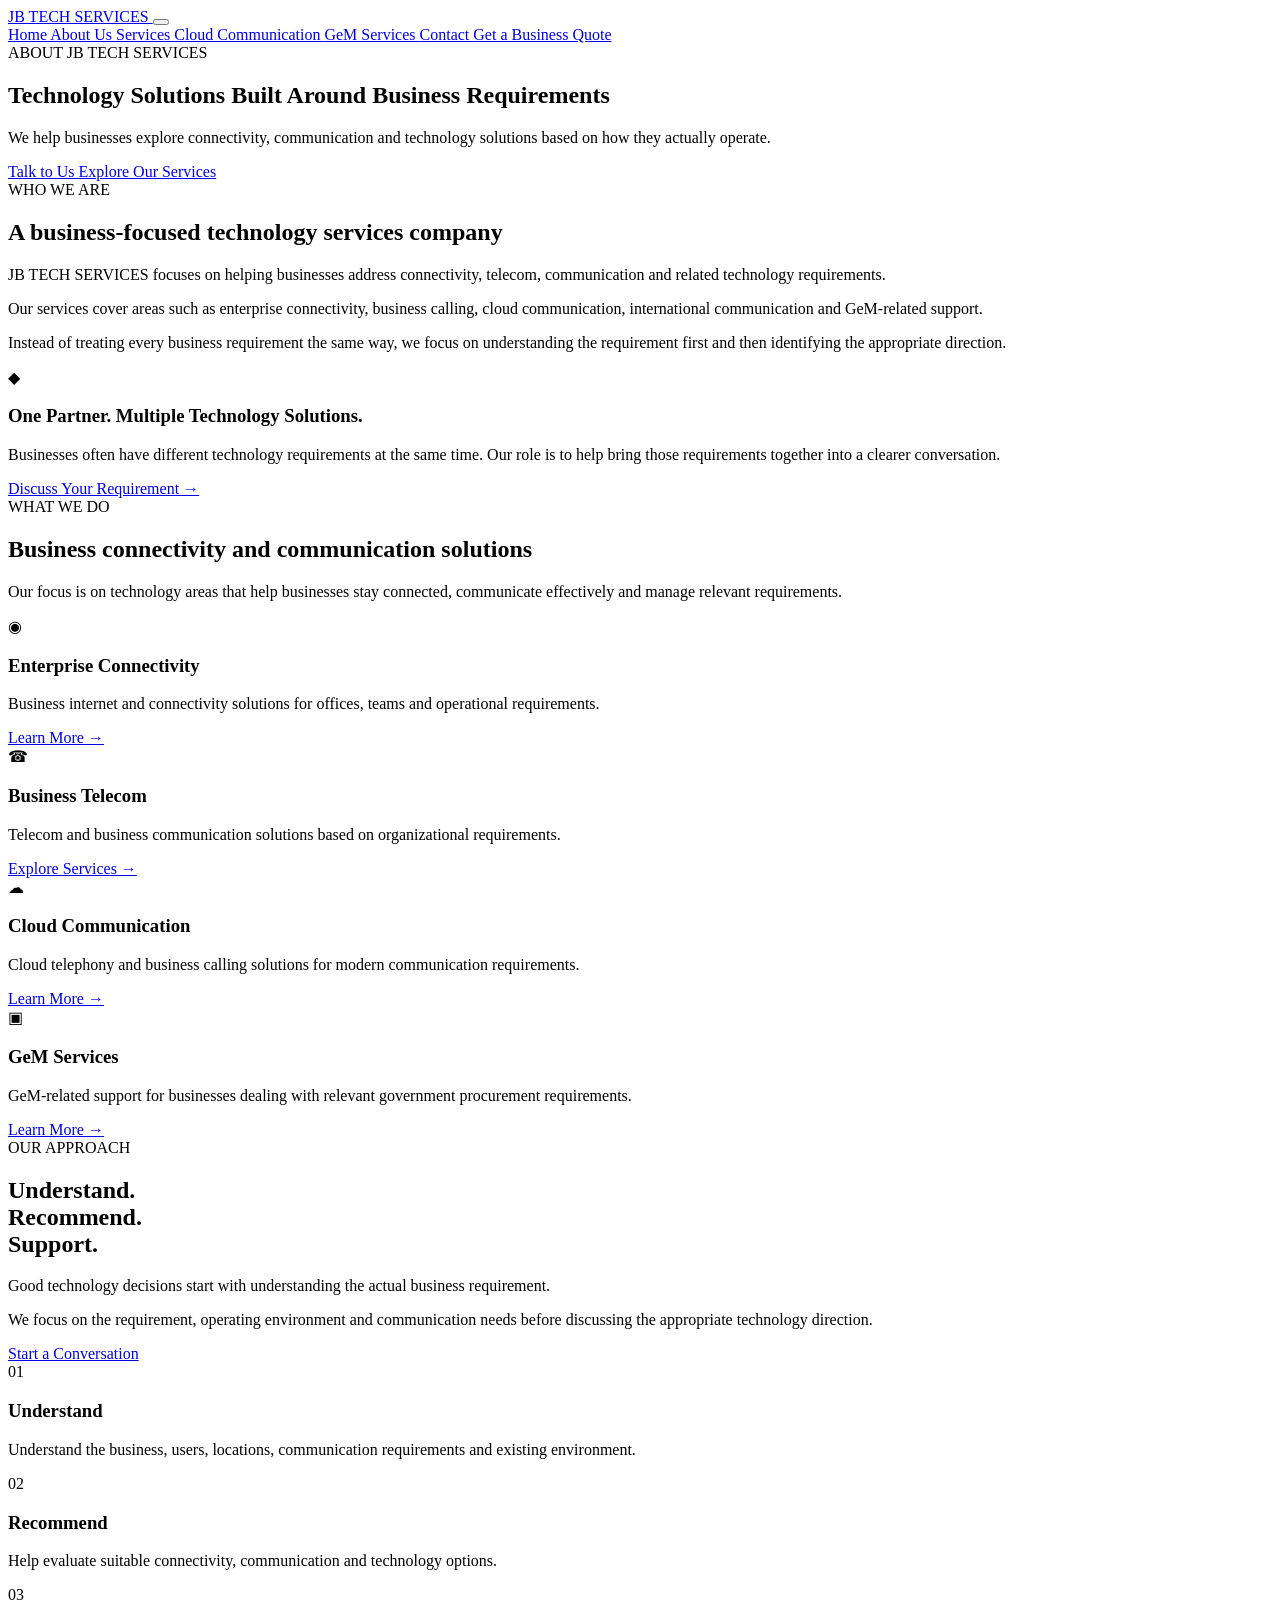
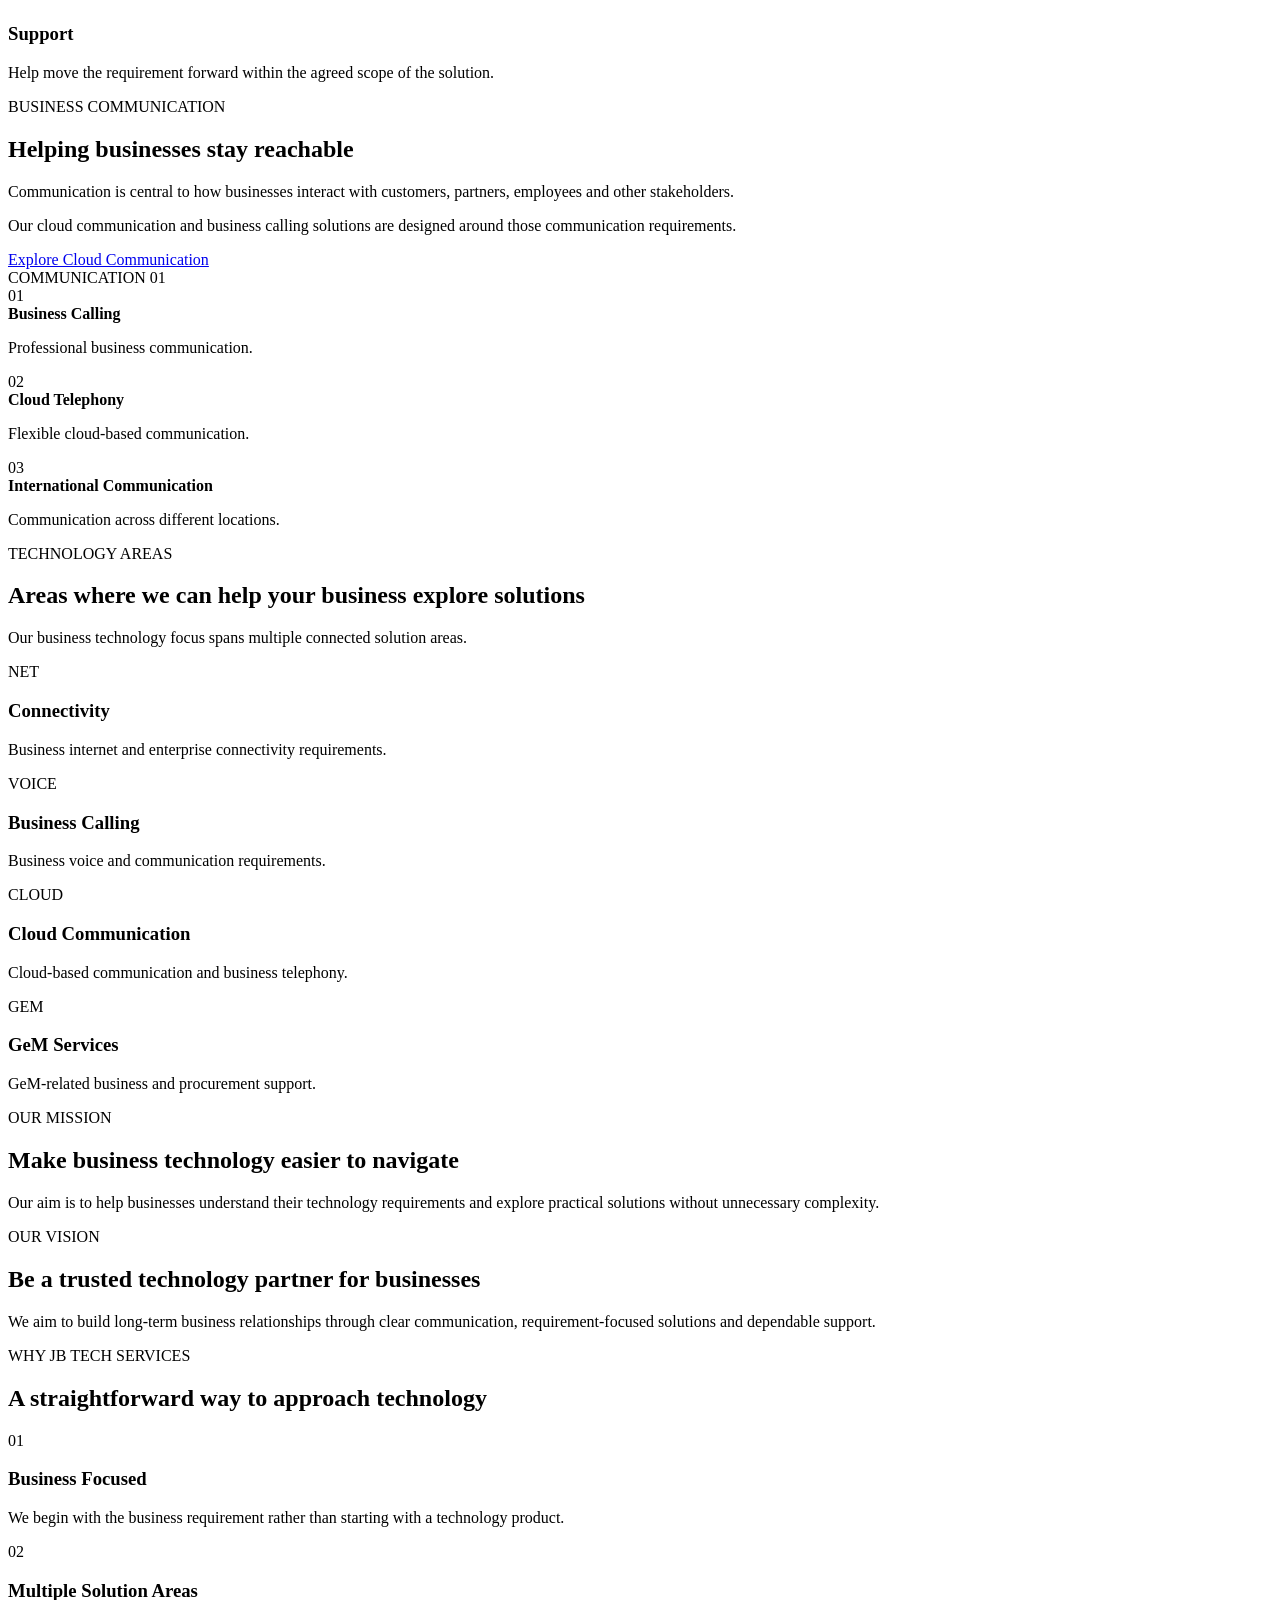
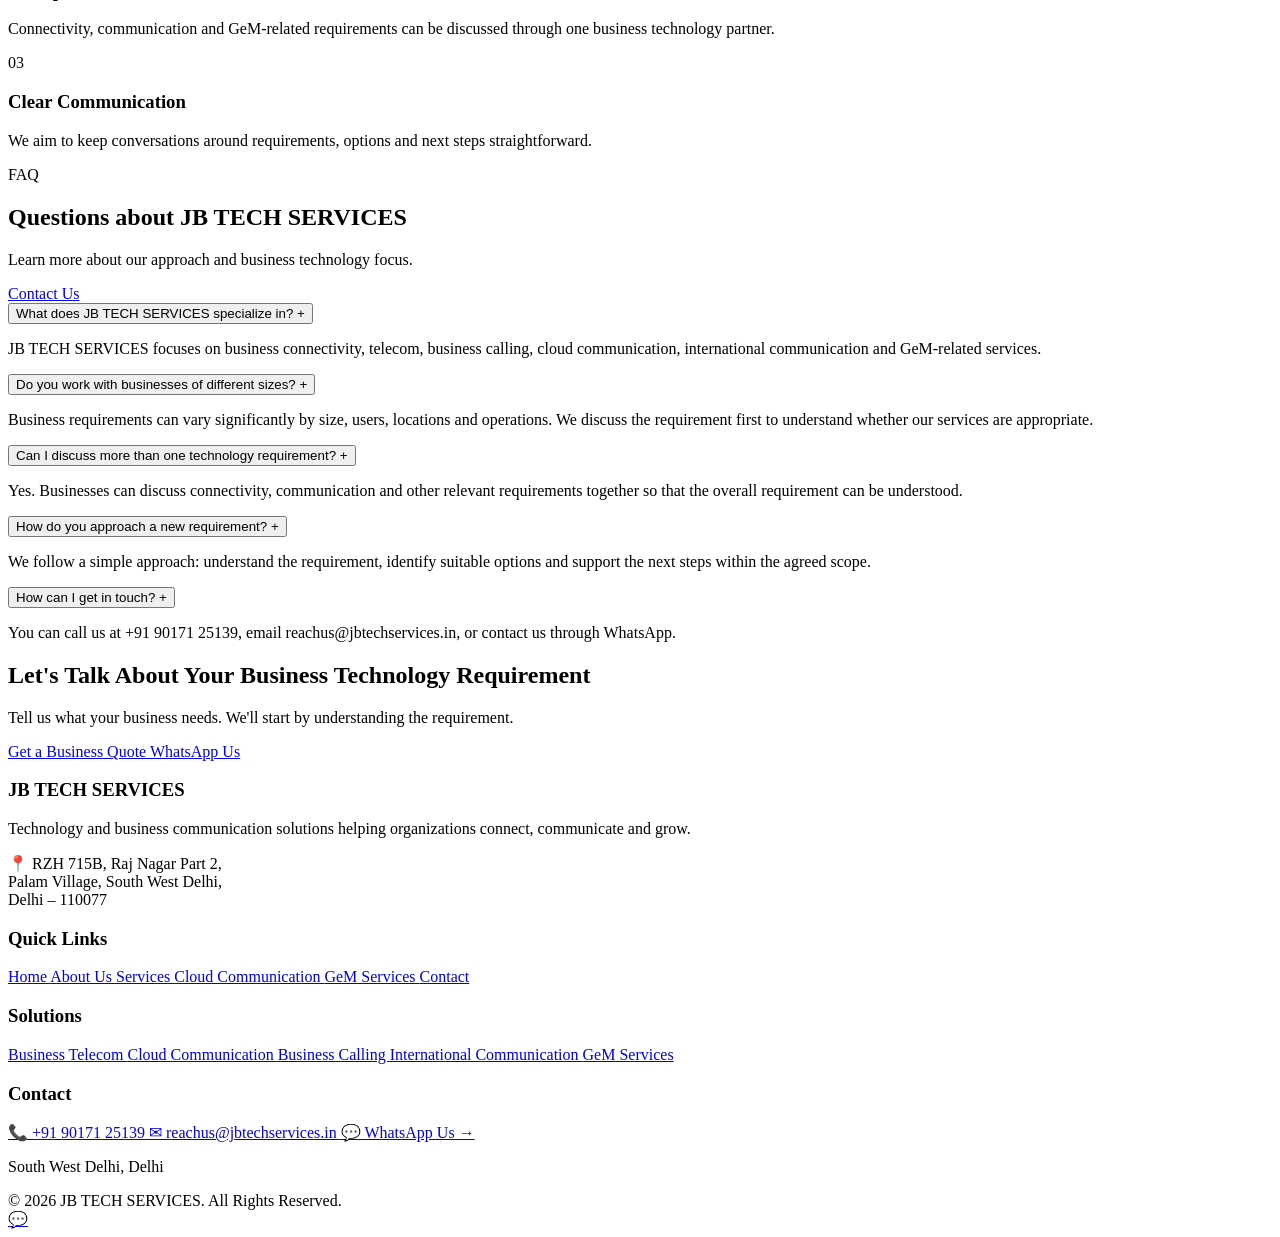
==== commit 9ce068f1: "Update about.html" ====
--- a/about.html
+++ b/about.html
@@ -7,53 +7,79 @@
 
     <meta name="viewport" content="width=device-width, initial-scale=1.0">
 
-    <title>About JB TECH SERVICES | Business Technology & Telecom Solutions</title>
+
+    <!-- =====================================================
+         SEO
+    ====================================================== -->
+
+    <title>
+        About JB TECH SERVICES | Business Technology Solutions
+    </title>
+
 
     <meta name="description"
-        content="Learn about JB TECH SERVICES, a Delhi-based business technology and communication solutions provider offering telecom connectivity, cloud communication, business calling and GeM-related services.">
-
-    <meta name="robots" content="index, follow">
-
-    <link rel="canonical" href="https://jbtechservices.in/about.html">
-
-    <!-- OPEN GRAPH -->
+          content="Learn about JB TECH SERVICES and our approach to business connectivity, telecom, cloud communication, business calling, international communication and GeM-related solutions.">
+
+
+    <meta name="robots"
+          content="index, follow">
+
+
+    <meta name="author"
+          content="JB TECH SERVICES">
+
+
+    <link rel="canonical"
+          href="https://jbtechservices.in/about.html">
+
+
+    <!-- =====================================================
+         OPEN GRAPH
+    ====================================================== -->
+
     <meta property="og:title"
-        content="About JB TECH SERVICES | Business Technology & Telecom Solutions">
+          content="About JB TECH SERVICES | Business Technology Solutions">
+
 
     <meta property="og:description"
-        content="JB TECH SERVICES helps businesses with telecom connectivity, cloud communication, business calling and technology solutions.">
-
-    <meta property="og:type" content="website">
+          content="Learn about JB TECH SERVICES and our business connectivity, communication and GeM-related solutions.">
+
+
+    <meta property="og:type"
+          content="website">
+
 
     <meta property="og:url"
-        content="https://jbtechservices.in/about.html">
+          content="https://jbtechservices.in/about.html">
+
 
     <meta property="og:site_name"
-        content="JB TECH SERVICES">
-
-    <!-- ORGANIZATION STRUCTURED DATA -->
+          content="JB TECH SERVICES">
+
+
+    <!-- =====================================================
+         STRUCTURED DATA
+    ====================================================== -->
+
     <script type="application/ld+json">
+
     {
         "@context": "https://schema.org",
-        "@type": "Organization",
-        "name": "JB TECH SERVICES",
-        "url": "https://jbtechservices.in/",
-        "logo": "https://jbtechservices.in/",
-        "description": "Business technology and communication solutions provider offering telecom connectivity, cloud communication, business calling and GeM-related services.",
-        "telephone": "+91-9017125139",
-        "email": "reachus@jbtechservices.in",
-        "address": {
-            "@type": "PostalAddress",
-            "streetAddress": "RZH 715B, Raj Nagar Part 2, Palam Village",
-            "addressLocality": "South West Delhi",
-            "addressRegion": "Delhi",
-            "postalCode": "110077",
-            "addressCountry": "IN"
-        }
+        "@type": "AboutPage",
+        "name": "About JB TECH SERVICES",
+        "url": "https://jbtechservices.in/about.html",
+        "description": "About JB TECH SERVICES and its business connectivity, telecom, cloud communication and GeM-related services."
     }
+
     </script>
 
-    <link rel="stylesheet" href="style.css">
+
+    <!-- =====================================================
+         MAIN STYLESHEET
+    ====================================================== -->
+
+    <link rel="stylesheet"
+          href="css/style.css">
 
 </head>
 
@@ -61,634 +87,1678 @@
 <body>
 
 
-    <!-- =========================================
-         NAVIGATION
-    ========================================== -->
+    <!-- =====================================================
+         HEADER
+    ====================================================== -->
 
     <header class="navbar">
 
         <div class="container nav-container">
 
-            <a href="index.html" class="logo">
+
+            <a href="index.html"
+               class="logo"
+               aria-label="JB TECH SERVICES Home">
+
                 JB TECH SERVICES
+
             </a>
 
-            <div class="menu-toggle">
-                ☰
+
+            <button
+                class="menu-toggle"
+                type="button"
+                aria-label="Open navigation menu"
+                aria-expanded="false"
+                aria-controls="primary-navigation">
+
+                <span></span>
+                <span></span>
+                <span></span>
+
+            </button>
+
+
+            <nav
+                class="nav-links"
+                id="primary-navigation"
+                aria-label="Primary navigation">
+
+
+                <a href="index.html">
+
+                    Home
+
+                </a>
+
+
+                <a href="about.html"
+                   class="active"
+                   aria-current="page">
+
+                    About Us
+
+                </a>
+
+
+                <a href="services.html">
+
+                    Services
+
+                </a>
+
+
+                <a href="cloud-communication.html">
+
+                    Cloud Communication
+
+                </a>
+
+
+                <a href="gem-services.html">
+
+                    GeM Services
+
+                </a>
+
+
+                <a href="contact.html">
+
+                    Contact
+
+                </a>
+
+
+                <a href="contact.html"
+                   class="quote-btn">
+
+                    Get a Business Quote
+
+                </a>
+
+            </nav>
+
+        </div>
+
+    </header>
+
+
+
+    <main>
+
+
+        <!-- =====================================================
+             HERO
+        ====================================================== -->
+
+        <section class="page-header">
+
+            <div class="container">
+
+
+                <span class="eyebrow">
+
+                    ABOUT JB TECH SERVICES
+
+                </span>
+
+
+                <h1>
+
+                    Technology Solutions
+                    Built Around Business Requirements
+
+                </h1>
+
+
+                <p>
+
+                    We help businesses explore connectivity,
+                    communication and technology solutions based
+                    on how they actually operate.
+
+                </p>
+
+
+                <div class="hero-actions">
+
+
+                    <a href="contact.html"
+                       class="btn btn-primary">
+
+                        Talk to Us
+
+                    </a>
+
+
+                    <a href="services.html"
+                       class="btn btn-secondary">
+
+                        Explore Our Services
+
+                    </a>
+
+                </div>
+
             </div>
 
-            <nav class="nav-links">
-
-                <a href="index.html">
-                    Home
-                </a>
-
-                <a href="about.html">
-                    About Us
-                </a>
-
-                <a href="services.html">
-                    Services
-                </a>
-
-                <a href="cloud-communication.html">
-                    Cloud Communication
-                </a>
-
-                <a href="gem-services.html">
-                    GeM Services
-                </a>
-
-                <a href="contact.html">
-                    Contact
-                </a>
-
-                <a href="contact.html" class="quote-btn">
-                    Get a Business Quote
-                </a>
-
-            </nav>
-
-        </div>
-
-    </header>
-
-
-    <!-- =========================================
-         PAGE HEADER
-    ========================================== -->
-
-    <section class="page-header">
+        </section>
+
+
+
+        <!-- =====================================================
+             WHO WE ARE
+        ====================================================== -->
+
+        <section class="section section-light">
+
+            <div class="container">
+
+
+                <div class="two-column">
+
+
+                    <div>
+
+                        <span class="eyebrow">
+
+                            WHO WE ARE
+
+                        </span>
+
+
+                        <h2>
+
+                            A business-focused
+                            technology services company
+
+                        </h2>
+
+
+                        <p>
+
+                            JB TECH SERVICES focuses on helping businesses
+                            address connectivity, telecom, communication
+                            and related technology requirements.
+
+                        </p>
+
+
+                        <p>
+
+                            Our services cover areas such as enterprise
+                            connectivity, business calling, cloud
+                            communication, international communication
+                            and GeM-related support.
+
+                        </p>
+
+
+                        <p>
+
+                            Instead of treating every business requirement
+                            the same way, we focus on understanding the
+                            requirement first and then identifying the
+                            appropriate direction.
+
+                        </p>
+
+                    </div>
+
+
+
+                    <div class="card">
+
+
+                        <div class="card-icon">
+
+                            ◆
+
+                        </div>
+
+
+                        <h3>
+
+                            One Partner.
+                            Multiple Technology Solutions.
+
+                        </h3>
+
+
+                        <p>
+
+                            Businesses often have different technology
+                            requirements at the same time. Our role is
+                            to help bring those requirements together
+                            into a clearer conversation.
+
+                        </p>
+
+
+                        <a href="contact.html"
+                           class="learn-more">
+
+                            Discuss Your Requirement →
+
+                        </a>
+
+                    </div>
+
+                </div>
+
+            </div>
+
+        </section>
+
+
+
+        <!-- =====================================================
+             WHAT WE DO
+        ====================================================== -->
+
+        <section class="section section-gray">
+
+            <div class="container">
+
+
+                <div class="section-title">
+
+                    <span class="eyebrow">
+
+                        WHAT WE DO
+
+                    </span>
+
+
+                    <h2>
+
+                        Business connectivity
+                        and communication solutions
+
+                    </h2>
+
+
+                    <p>
+
+                        Our focus is on technology areas that help
+                        businesses stay connected, communicate
+                        effectively and manage relevant requirements.
+
+                    </p>
+
+                </div>
+
+
+
+                <div class="cards">
+
+
+                    <!-- CONNECTIVITY -->
+
+                    <article class="card">
+
+
+                        <div class="card-icon">
+
+                            ◉
+
+                        </div>
+
+
+                        <h3>
+
+                            Enterprise Connectivity
+
+                        </h3>
+
+
+                        <p>
+
+                            Business internet and connectivity solutions
+                            for offices, teams and operational requirements.
+
+                        </p>
+
+
+                        <a href="services.html#enterprise-connectivity"
+                           class="learn-more">
+
+                            Learn More →
+
+                        </a>
+
+                    </article>
+
+
+
+                    <!-- TELECOM -->
+
+                    <article class="card">
+
+
+                        <div class="card-icon">
+
+                            ☎
+
+                        </div>
+
+
+                        <h3>
+
+                            Business Telecom
+
+                        </h3>
+
+
+                        <p>
+
+                            Telecom and business communication solutions
+                            based on organizational requirements.
+
+                        </p>
+
+
+                        <a href="services.html"
+                           class="learn-more">
+
+                            Explore Services →
+
+                        </a>
+
+                    </article>
+
+
+
+                    <!-- CLOUD -->
+
+                    <article class="card">
+
+
+                        <div class="card-icon">
+
+                            ☁
+
+                        </div>
+
+
+                        <h3>
+
+                            Cloud Communication
+
+                        </h3>
+
+
+                        <p>
+
+                            Cloud telephony and business calling solutions
+                            for modern communication requirements.
+
+                        </p>
+
+
+                        <a href="cloud-communication.html"
+                           class="learn-more">
+
+                            Learn More →
+
+                        </a>
+
+                    </article>
+
+
+
+                    <!-- GEM -->
+
+                    <article class="card">
+
+
+                        <div class="card-icon">
+
+                            ▣
+
+                        </div>
+
+
+                        <h3>
+
+                            GeM Services
+
+                        </h3>
+
+
+                        <p>
+
+                            GeM-related support for businesses dealing
+                            with relevant government procurement
+                            requirements.
+
+                        </p>
+
+
+                        <a href="gem-services.html"
+                           class="learn-more">
+
+                            Learn More →
+
+                        </a>
+
+                    </article>
+
+                </div>
+
+            </div>
+
+        </section>
+
+
+
+        <!-- =====================================================
+             OUR APPROACH
+        ====================================================== -->
+
+        <section class="section section-dark">
+
+            <div class="container">
+
+
+                <div class="two-column">
+
+
+                    <div>
+
+                        <span class="eyebrow">
+
+                            OUR APPROACH
+
+                        </span>
+
+
+                        <h2>
+
+                            Understand.
+                            <br>
+                            Recommend.
+                            <br>
+                            Support.
+
+                        </h2>
+
+                    </div>
+
+
+                    <div>
+
+                        <p>
+
+                            Good technology decisions start with
+                            understanding the actual business requirement.
+
+                        </p>
+
+
+                        <p>
+
+                            We focus on the requirement, operating
+                            environment and communication needs before
+                            discussing the appropriate technology
+                            direction.
+
+                        </p>
+
+
+                        <a href="contact.html"
+                           class="btn btn-outline-light">
+
+                            Start a Conversation
+
+                        </a>
+
+                    </div>
+
+                </div>
+
+
+
+                <div class="capability-grid">
+
+
+                    <!-- UNDERSTAND -->
+
+                    <div class="capability-card">
+
+                        <span class="capability-number">
+
+                            01
+
+                        </span>
+
+
+                        <h3>
+
+                            Understand
+
+                        </h3>
+
+
+                        <p>
+
+                            Understand the business, users, locations,
+                            communication requirements and existing
+                            environment.
+
+                        </p>
+
+                    </div>
+
+
+
+                    <!-- RECOMMEND -->
+
+                    <div class="capability-card">
+
+                        <span class="capability-number">
+
+                            02
+
+                        </span>
+
+
+                        <h3>
+
+                            Recommend
+
+                        </h3>
+
+
+                        <p>
+
+                            Help evaluate suitable connectivity,
+                            communication and technology options.
+
+                        </p>
+
+                    </div>
+
+
+
+                    <!-- SUPPORT -->
+
+                    <div class="capability-card">
+
+                        <span class="capability-number">
+
+                            03
+
+                        </span>
+
+
+                        <h3>
+
+                            Support
+
+                        </h3>
+
+
+                        <p>
+
+                            Help move the requirement forward within
+                            the agreed scope of the solution.
+
+                        </p>
+
+                    </div>
+
+
+                </div>
+
+            </div>
+
+        </section>
+
+
+
+        <!-- =====================================================
+             BUSINESS COMMUNICATION
+        ====================================================== -->
+
+        <section class="section section-light">
+
+            <div class="container">
+
+
+                <div class="two-column">
+
+
+                    <div>
+
+                        <span class="eyebrow">
+
+                            BUSINESS COMMUNICATION
+
+                        </span>
+
+
+                        <h2>
+
+                            Helping businesses
+                            stay reachable
+
+                        </h2>
+
+
+                        <p>
+
+                            Communication is central to how businesses
+                            interact with customers, partners, employees
+                            and other stakeholders.
+
+                        </p>
+
+
+                        <p>
+
+                            Our cloud communication and business calling
+                            solutions are designed around those
+                            communication requirements.
+
+                        </p>
+
+
+                        <a href="cloud-communication.html"
+                           class="btn btn-primary">
+
+                            Explore Cloud Communication
+
+                        </a>
+
+                    </div>
+
+
+
+                    <div class="feature-panel">
+
+
+                        <div class="feature-panel-header">
+
+                            COMMUNICATION
+
+                            <span>
+                                01
+                            </span>
+
+                        </div>
+
+
+                        <div class="feature-list">
+
+
+                            <div class="feature-item">
+
+                                <span>
+                                    01
+                                </span>
+
+
+                                <div>
+
+                                    <strong>
+                                        Business Calling
+                                    </strong>
+
+                                    <p>
+                                        Professional business
+                                        communication.
+                                    </p>
+
+                                </div>
+
+                            </div>
+
+
+
+                            <div class="feature-item">
+
+                                <span>
+                                    02
+                                </span>
+
+
+                                <div>
+
+                                    <strong>
+                                        Cloud Telephony
+                                    </strong>
+
+                                    <p>
+                                        Flexible cloud-based
+                                        communication.
+                                    </p>
+
+                                </div>
+
+                            </div>
+
+
+
+                            <div class="feature-item">
+
+                                <span>
+                                    03
+                                </span>
+
+
+                                <div>
+
+                                    <strong>
+                                        International Communication
+                                    </strong>
+
+                                    <p>
+                                        Communication across
+                                        different locations.
+                                    </p>
+
+                                </div>
+
+                            </div>
+
+
+                        </div>
+
+                    </div>
+
+                </div>
+
+            </div>
+
+        </section>
+
+
+
+        <!-- =====================================================
+             TECHNOLOGY AREAS
+        ====================================================== -->
+
+        <section class="section section-gray">
+
+            <div class="container">
+
+
+                <div class="section-title centered">
+
+                    <span class="eyebrow">
+
+                        TECHNOLOGY AREAS
+
+                    </span>
+
+
+                    <h2>
+
+                        Areas where we can help
+                        your business explore solutions
+
+                    </h2>
+
+
+                    <p>
+
+                        Our business technology focus spans multiple
+                        connected solution areas.
+
+                    </p>
+
+                </div>
+
+
+
+                <div class="partner-grid">
+
+
+                    <div class="partner-card">
+
+                        <div class="partner-logo-text">
+
+                            NET
+
+                        </div>
+
+
+                        <h3>
+
+                            Connectivity
+
+                        </h3>
+
+
+                        <p>
+
+                            Business internet and enterprise
+                            connectivity requirements.
+
+                        </p>
+
+                    </div>
+
+
+
+                    <div class="partner-card">
+
+                        <div class="partner-logo-text">
+
+                            VOICE
+
+                        </div>
+
+
+                        <h3>
+
+                            Business Calling
+
+                        </h3>
+
+
+                        <p>
+
+                            Business voice and communication
+                            requirements.
+
+                        </p>
+
+                    </div>
+
+
+
+                    <div class="partner-card">
+
+                        <div class="partner-logo-text">
+
+                            CLOUD
+
+                        </div>
+
+
+                        <h3>
+
+                            Cloud Communication
+
+                        </h3>
+
+
+                        <p>
+
+                            Cloud-based communication and
+                            business telephony.
+
+                        </p>
+
+                    </div>
+
+
+
+                    <div class="partner-card">
+
+                        <div class="partner-logo-text">
+
+                            GEM
+
+                        </div>
+
+
+                        <h3>
+
+                            GeM Services
+
+                        </h3>
+
+
+                        <p>
+
+                            GeM-related business and procurement
+                            support.
+
+                        </p>
+
+                    </div>
+
+
+                </div>
+
+            </div>
+
+        </section>
+
+
+
+        <!-- =====================================================
+             MISSION & VISION
+        ====================================================== -->
+
+        <section class="section section-light">
+
+            <div class="container">
+
+
+                <div class="two-column">
+
+
+                    <div class="card">
+
+
+                        <span class="eyebrow">
+
+                            OUR MISSION
+
+                        </span>
+
+
+                        <h2>
+
+                            Make business technology
+                            easier to navigate
+
+                        </h2>
+
+
+                        <p>
+
+                            Our aim is to help businesses understand
+                            their technology requirements and explore
+                            practical solutions without unnecessary
+                            complexity.
+
+                        </p>
+
+                    </div>
+
+
+
+                    <div class="card">
+
+
+                        <span class="eyebrow">
+
+                            OUR VISION
+
+                        </span>
+
+
+                        <h2>
+
+                            Be a trusted technology
+                            partner for businesses
+
+                        </h2>
+
+
+                        <p>
+
+                            We aim to build long-term business
+                            relationships through clear communication,
+                            requirement-focused solutions and
+                            dependable support.
+
+                        </p>
+
+                    </div>
+
+                </div>
+
+            </div>
+
+        </section>
+
+
+
+        <!-- =====================================================
+             WHY WORK WITH US
+        ====================================================== -->
+
+        <section class="section section-gray">
+
+            <div class="container">
+
+
+                <div class="section-title">
+
+                    <span class="eyebrow">
+
+                        WHY JB TECH SERVICES
+
+                    </span>
+
+
+                    <h2>
+
+                        A straightforward way
+                        to approach technology
+
+                    </h2>
+
+                </div>
+
+
+
+                <div class="cards">
+
+
+                    <article class="card">
+
+                        <div class="card-icon">
+
+                            01
+
+                        </div>
+
+
+                        <h3>
+
+                            Business Focused
+
+                        </h3>
+
+
+                        <p>
+
+                            We begin with the business requirement
+                            rather than starting with a technology
+                            product.
+
+                        </p>
+
+                    </article>
+
+
+
+                    <article class="card">
+
+                        <div class="card-icon">
+
+                            02
+
+                        </div>
+
+
+                        <h3>
+
+                            Multiple Solution Areas
+
+                        </h3>
+
+
+                        <p>
+
+                            Connectivity, communication and GeM-related
+                            requirements can be discussed through one
+                            business technology partner.
+
+                        </p>
+
+                    </article>
+
+
+
+                    <article class="card">
+
+                        <div class="card-icon">
+
+                            03
+
+                        </div>
+
+
+                        <h3>
+
+                            Clear Communication
+
+                        </h3>
+
+
+                        <p>
+
+                            We aim to keep conversations around
+                            requirements, options and next steps
+                            straightforward.
+
+                        </p>
+
+                    </article>
+
+                </div>
+
+            </div>
+
+        </section>
+
+
+
+        <!-- =====================================================
+             FAQ
+        ====================================================== -->
+
+        <section class="section section-light">
+
+            <div class="container">
+
+
+                <div class="two-column">
+
+
+                    <div>
+
+                        <span class="eyebrow">
+
+                            FAQ
+
+                        </span>
+
+
+                        <h2>
+
+                            Questions about
+                            JB TECH SERVICES
+
+                        </h2>
+
+
+                        <p>
+
+                            Learn more about our approach and
+                            business technology focus.
+
+                        </p>
+
+
+                        <a href="contact.html"
+                           class="btn btn-primary">
+
+                            Contact Us
+
+                        </a>
+
+                    </div>
+
+
+
+                    <div class="faq-list">
+
+
+                        <!-- FAQ 01 -->
+
+                        <div class="faq-item">
+
+
+                            <button
+                                class="faq-question"
+                                type="button">
+
+                                <span>
+
+                                    What does JB TECH SERVICES specialize in?
+
+                                </span>
+
+
+                                <span class="faq-icon">
+
+                                    +
+
+                                </span>
+
+                            </button>
+
+
+                            <div class="faq-answer">
+
+                                <p>
+
+                                    JB TECH SERVICES focuses on business
+                                    connectivity, telecom, business
+                                    calling, cloud communication,
+                                    international communication and
+                                    GeM-related services.
+
+                                </p>
+
+                            </div>
+
+                        </div>
+
+
+
+                        <!-- FAQ 02 -->
+
+                        <div class="faq-item">
+
+
+                            <button
+                                class="faq-question"
+                                type="button">
+
+                                <span>
+
+                                    Do you work with businesses of different sizes?
+
+                                </span>
+
+
+                                <span class="faq-icon">
+
+                                    +
+
+                                </span>
+
+                            </button>
+
+
+                            <div class="faq-answer">
+
+                                <p>
+
+                                    Business requirements can vary
+                                    significantly by size, users,
+                                    locations and operations. We
+                                    discuss the requirement first
+                                    to understand whether our
+                                    services are appropriate.
+
+                                </p>
+
+                            </div>
+
+                        </div>
+
+
+
+                        <!-- FAQ 03 -->
+
+                        <div class="faq-item">
+
+
+                            <button
+                                class="faq-question"
+                                type="button">
+
+                                <span>
+
+                                    Can I discuss more than one technology requirement?
+
+                                </span>
+
+
+                                <span class="faq-icon">
+
+                                    +
+
+                                </span>
+
+                            </button>
+
+
+                            <div class="faq-answer">
+
+                                <p>
+
+                                    Yes. Businesses can discuss
+                                    connectivity, communication and
+                                    other relevant requirements
+                                    together so that the overall
+                                    requirement can be understood.
+
+                                </p>
+
+                            </div>
+
+                        </div>
+
+
+
+                        <!-- FAQ 04 -->
+
+                        <div class="faq-item">
+
+
+                            <button
+                                class="faq-question"
+                                type="button">
+
+                                <span>
+
+                                    How do you approach a new requirement?
+
+                                </span>
+
+
+                                <span class="faq-icon">
+
+                                    +
+
+                                </span>
+
+                            </button>
+
+
+                            <div class="faq-answer">
+
+                                <p>
+
+                                    We follow a simple approach:
+                                    understand the requirement,
+                                    identify suitable options and
+                                    support the next steps within
+                                    the agreed scope.
+
+                                </p>
+
+                            </div>
+
+                        </div>
+
+
+
+                        <!-- FAQ 05 -->
+
+                        <div class="faq-item">
+
+
+                            <button
+                                class="faq-question"
+                                type="button">
+
+                                <span>
+
+                                    How can I get in touch?
+
+                                </span>
+
+
+                                <span class="faq-icon">
+
+                                    +
+
+                                </span>
+
+                            </button>
+
+
+                            <div class="faq-answer">
+
+                                <p>
+
+                                    You can call us at
+                                    +91 90171 25139, email
+                                    reachus@jbtechservices.in,
+                                    or contact us through WhatsApp.
+
+                                </p>
+
+                            </div>
+
+                        </div>
+
+
+                    </div>
+
+                </div>
+
+            </div>
+
+        </section>
+
+
+
+        <!-- =====================================================
+             FINAL CTA
+        ====================================================== -->
+
+        <section class="cta">
+
+            <div class="container">
+
+
+                <h2>
+
+                    Let's Talk About Your
+                    Business Technology Requirement
+
+                </h2>
+
+
+                <p>
+
+                    Tell us what your business needs.
+                    We'll start by understanding the requirement.
+
+                </p>
+
+
+                <div class="hero-actions">
+
+
+                    <a href="contact.html"
+                       class="btn btn-primary">
+
+                        Get a Business Quote
+
+                    </a>
+
+
+                    <a href="https://wa.me/919017125139"
+                       target="_blank"
+                       rel="noopener noreferrer"
+                       class="btn btn-secondary">
+
+                        WhatsApp Us
+
+                    </a>
+
+                </div>
+
+            </div>
+
+        </section>
+
+
+    </main>
+
+
+
+    <!-- =====================================================
+         FOOTER
+    ====================================================== -->
+
+    <footer class="footer">
 
         <div class="container">
 
-            <h1>
-                About JB TECH SERVICES
-            </h1>
-
-            <p>
-                Business technology, telecom and communication solutions for modern organizations.
-            </p>
-
-        </div>
-
-    </section>
-
-
-    <!-- =========================================
-         ABOUT COMPANY
-    ========================================== -->
-
-    <section class="section section-light">
-
-        <div class="container">
-
-            <div class="two-column">
+
+            <div class="footer-grid">
+
+
+                <!-- COMPANY -->
 
                 <div>
 
-                    <div class="card-icon">
-                        🏢
-                    </div>
-
-                    <h2>
-                        Your Trusted Technology Partner
-                    </h2>
+                    <h3>
+
+                        JB TECH SERVICES
+
+                    </h3>
+
 
                     <p>
-                        JB TECH SERVICES is a business technology and communication
-                        solutions provider focused on helping organizations simplify
-                        their connectivity, communication and technology requirements.
+
+                        Technology and business communication
+                        solutions helping organizations connect,
+                        communicate and grow.
+
                     </p>
 
+
                     <p>
-                        We help businesses explore practical and scalable solutions
-                        across telecom connectivity, business communication, cloud
-                        communication, IT and related technology requirements.
+
+                        📍 RZH 715B, Raj Nagar Part 2,
+                        <br>
+                        Palam Village, South West Delhi,
+                        <br>
+                        Delhi – 110077
+
                     </p>
 
+                </div>
+
+
+
+                <!-- QUICK LINKS -->
+
+                <div>
+
+                    <h3>
+
+                        Quick Links
+
+                    </h3>
+
+
+                    <a href="index.html">
+
+                        Home
+
+                    </a>
+
+
+                    <a href="about.html">
+
+                        About Us
+
+                    </a>
+
+
+                    <a href="services.html">
+
+                        Services
+
+                    </a>
+
+
+                    <a href="cloud-communication.html">
+
+                        Cloud Communication
+
+                    </a>
+
+
+                    <a href="gem-services.html">
+
+                        GeM Services
+
+                    </a>
+
+
+                    <a href="contact.html">
+
+                        Contact
+
+                    </a>
+
+                </div>
+
+
+
+                <!-- SOLUTIONS -->
+
+                <div>
+
+                    <h3>
+
+                        Solutions
+
+                    </h3>
+
+
+                    <a href="services.html">
+
+                        Business Telecom
+
+                    </a>
+
+
+                    <a href="cloud-communication.html">
+
+                        Cloud Communication
+
+                    </a>
+
+
+                    <a href="cloud-communication.html">
+
+                        Business Calling
+
+                    </a>
+
+
+                    <a href="services.html#international-communication">
+
+                        International Communication
+
+                    </a>
+
+
+                    <a href="gem-services.html">
+
+                        GeM Services
+
+                    </a>
+
+                </div>
+
+
+
+                <!-- CONTACT -->
+
+                <div>
+
+                    <h3>
+
+                        Contact
+
+                    </h3>
+
+
+                    <a href="tel:+919017125139">
+
+                        📞 +91 90171 25139
+
+                    </a>
+
+
+                    <a href="mailto:reachus@jbtechservices.in">
+
+                        ✉ reachus@jbtechservices.in
+
+                    </a>
+
+
+                    <a href="https://wa.me/919017125139"
+                       target="_blank"
+                       rel="noopener noreferrer">
+
+                        💬 WhatsApp Us →
+
+                    </a>
+
+
                     <p>
-                        Our approach is simple — understand the business requirement
-                        first and then recommend a suitable technology solution.
+
+                        South West Delhi, Delhi
+
                     </p>
 
                 </div>
 
 
-                <div class="card">
-
-                    <div class="card-icon">
-                        💡
-                    </div>
-
-                    <h3>
-                        Technology That Works for Business
-                    </h3>
-
-                    <p>
-                        We believe technology should make business easier,
-                        more connected and more efficient.
-                    </p>
-
-                    <br>
-
-                    <p>
-                        From telecom connectivity and business calling to cloud
-                        communication and GeM-related services, we aim to provide
-                        businesses with a single point of coordination for their
-                        technology requirements.
-                    </p>
-
-                </div>
-
             </div>
 
-        </div>
-
-    </section>
-
-
-    <!-- =========================================
-         WHAT WE DO
-    ========================================== -->
-
-    <section class="section section-gray">
-
-        <div class="container">
-
-            <div class="section-title">
-
-                <h2>
-                    What We Do
-                </h2>
-
-                <p>
-                    Our solutions are designed around real business communication,
-                    connectivity and operational requirements.
-                </p>
-
-            </div>
-
-
-            <div class="cards">
-
-
-                <div class="card">
-
-                    <div class="card-icon">
-                        📡
-                    </div>
-
-                    <h3>
-                        Telecom & Connectivity
-                    </h3>
-
-                    <p>
-                        Business connectivity and telecom solutions including
-                        enterprise internet and communication requirements.
-                    </p>
-
-                </div>
-
-
-                <div class="card">
-
-                    <div class="card-icon">
-                        ☁️
-                    </div>
-
-                    <h3>
-                        Cloud Communication
-                    </h3>
-
-                    <p>
-                        Cloud-based communication and business calling solutions
-                        for domestic and international business requirements.
-                    </p>
-
-                </div>
-
-
-                <div class="card">
-
-                    <div class="card-icon">
-                        🏛️
-                    </div>
-
-                    <h3>
-                        GeM Services
-                    </h3>
-
-                    <p>
-                        GeM portal and procurement-related support for businesses
-                        and organizations working with government procurement.
-                    </p>
-
-                </div>
-
-            </div>
-
-        </div>
-
-    </section>
-
-
-    <!-- =========================================
-         OUR APPROACH
-    ========================================== -->
-
-    <section class="section section-light">
-
-        <div class="container">
-
-            <div class="section-title">
-
-                <h2>
-                    Our Approach
-                </h2>
-
-                <p>
-                    We focus on understanding the requirement before recommending
-                    a technology solution.
-                </p>
-
-            </div>
-
-
-            <div class="cards">
-
-
-                <div class="card">
-
-                    <div class="card-icon">
-                        🔍
-                    </div>
-
-                    <h3>
-                        Understand
-                    </h3>
-
-                    <p>
-                        We understand your business, communication requirements
-                        and operational challenges before recommending a solution.
-                    </p>
-
-                </div>
-
-
-                <div class="card">
-
-                    <div class="card-icon">
-                        ⚙️
-                    </div>
-
-                    <h3>
-                        Recommend
-                    </h3>
-
-                    <p>
-                        We identify suitable solutions based on the business
-                        requirement and available technology options.
-                    </p>
-
-                </div>
-
-
-                <div class="card">
-
-                    <div class="card-icon">
-                        🤝
-                    </div>
-
-                    <h3>
-                        Support
-                    </h3>
-
-                    <p>
-                        We coordinate with customers and technology providers
-                        to support the business requirement.
-                    </p>
-
-                </div>
-
-            </div>
-
-        </div>
-
-    </section>
-
-
-    <!-- =========================================
-         MISSION & VISION
-    ========================================== -->
-
-    <section class="section section-dark">
-
-        <div class="container">
-
-            <div class="two-column">
-
-
-                <div>
-
-                    <div class="card-icon">
-                        🎯
-                    </div>
-
-                    <h2 style="color:white;">
-                        Our Mission
-                    </h2>
-
-                    <p style="color:#dbeafe;">
-                        To provide businesses with dependable technology,
-                        telecom and communication solutions that improve
-                        connectivity, productivity and customer engagement.
-                    </p>
-
-                </div>
-
-
-                <div>
-
-                    <div class="card-icon">
-                        🚀
-                    </div>
-
-                    <h2 style="color:white;">
-                        Our Vision
-                    </h2>
-
-                    <p style="color:#dbeafe;">
-                        To become a trusted technology partner for businesses
-                        by bringing together telecom, cloud communication and
-                        digital business solutions under one platform.
-                    </p>
-
-                </div>
-
-            </div>
-
-        </div>
-
-    </section>
-
-
-    <!-- =========================================
-         TECHNOLOGY ECOSYSTEM
-    ========================================== -->
-
-    <section class="section section-light">
-
-        <div class="container">
-
-            <div class="section-title">
-
-                <h2>
-                    Our Technology Ecosystem
-                </h2>
-
-                <p>
-                    We work with established telecom and communication
-                    technology providers to address different business requirements.
-                </p>
-
-            </div>
-
-
-            <div class="partner-grid">
-
-
-                <div class="partner-card">
-
-                    <div class="partner-logo-text">
-                        TATA
-                    </div>
-
-                    <h3>
-                        Tata Tele Business Services
-                    </h3>
-
-                    <p>
-                        Enterprise connectivity and communication solutions.
-                    </p>
-
-                </div>
-
-
-                <div class="partner-card">
-
-                    <div class="partner-logo-text">
-                        Jio
-                    </div>
-
-                    <h3>
-                        JioBusiness
-                    </h3>
-
-                    <p>
-                        Business connectivity and digital solutions.
-                    </p>
-
-                </div>
-
-
-                <div class="partner-card">
-
-                    <div class="partner-logo-text">
-                        Vi
-                    </div>
-
-                    <h3>
-                        Vi Business
-                    </h3>
-
-                    <p>
-                        Enterprise telecom and business communication.
-                    </p>
-
-                </div>
-
-
-                <div class="partner-card">
-
-                    <div class="partner-logo-text">
-                        TeleCMI
-                    </div>
-
-                    <h3>
-                        TeleCMI
-                    </h3>
-
-                    <p>
-                        Cloud communication and business telephony solutions.
-                    </p>
-
-                </div>
-
-
-                <div class="partner-card">
-
-                    <div class="partner-logo-text">
-                        IHA
-                    </div>
-
-                    <h3>
-                        IHA Telephony
-                    </h3>
-
-                    <p>
-                        Cloud communication solutions for business requirements.
-                    </p>
-
-                </div>
-
-
-                <div class="partner-card">
-
-                    <div class="partner-logo-text">
-                        GeM
-                    </div>
-
-                    <h3>
-                        GeM Services
-                    </h3>
-
-                    <p>
-                        GeM portal and procurement-related services.
-                    </p>
-
-                </div>
-
-            </div>
-
-        </div>
-
-    </section>
-
-
-    <!-- =========================================
-         CTA
-    ========================================== -->
-
-    <section class="cta">
-
-        <div class="container">
-
-            <h2>
-                Let's Build the Right Solution
-            </h2>
-
-            <p>
-                Tell us about your business requirement and our team
-                will help you identify the right solution.
-            </p>
-
-            <a href="contact.html" class="btn btn-primary">
-                Talk to Our Team
-            </a>
-
-        </div>
-
-    </section>
-
-
-    <!-- =========================================
-         FOOTER
-    ========================================== -->
-
-    <footer class="footer">
-
-        <div class="container">
-
-            <div class="footer-grid">
-
-
-                <div>
-
-                    <h3>
-                        JB TECH SERVICES
-                    </h3>
-
-                    <p>
-                        Technology and business communication solutions
-                        helping organizations connect, communicate and grow.
-                    </p>
-
-                </div>
-
-
-                <div>
-
-                    <h3>
-                        Quick Links
-                    </h3>
-
-                    <a href="index.html">
-                        Home
-                    </a>
-
-                    <a href="about.html">
-                        About Us
-                    </a>
-
-                    <a href="services.html">
-                        Services
-                    </a>
-
-                    <a href="contact.html">
-                        Contact
-                    </a>
-
-                </div>
-
-
-                <div>
-
-                    <h3>
-                        Solutions
-                    </h3>
-
-                    <a href="services.html">
-                        Telecom Services
-                    </a>
-
-                    <a href="cloud-communication.html">
-                        Cloud Communication
-                    </a>
-
-                    <a href="gem-services.html">
-                        GeM Services
-                    </a>
-
-                </div>
-
-
-                <div>
-
-                    <h3>
-                        Contact
-                    </h3>
-
-                    <p>
-                        +91 90171 25139
-                    </p>
-
-                    <p>
-                        reachus@jbtechservices.in
-                    </p>
-
-                    <a
-                        href="https://wa.me/919017125139"
-                        target="_blank"
-                        rel="noopener noreferrer">
-
-                        WhatsApp Us →
-
-                    </a>
-
-                </div>
-
-            </div>
 
 
             <div class="footer-bottom">
@@ -698,28 +1768,37 @@
 
             </div>
 
+
         </div>
 
     </footer>
 
 
-    <!-- =========================================
+
+    <!-- =====================================================
          FLOATING WHATSAPP
-    ========================================== -->
+    ====================================================== -->
 
     <a
         href="https://wa.me/919017125139"
         target="_blank"
         rel="noopener noreferrer"
         class="chat-button"
-        title="Chat with JB TECH SERVICES">
+        title="Chat with JB TECH SERVICES on WhatsApp"
+        aria-label="Chat with JB TECH SERVICES on WhatsApp">
 
         💬
 
     </a>
 
 
-    <script src="script.js"></script>
+
+    <!-- =====================================================
+         SHARED JAVASCRIPT
+    ====================================================== -->
+
+    <script src="js/script.js"></script>
+
 
 </body>
 
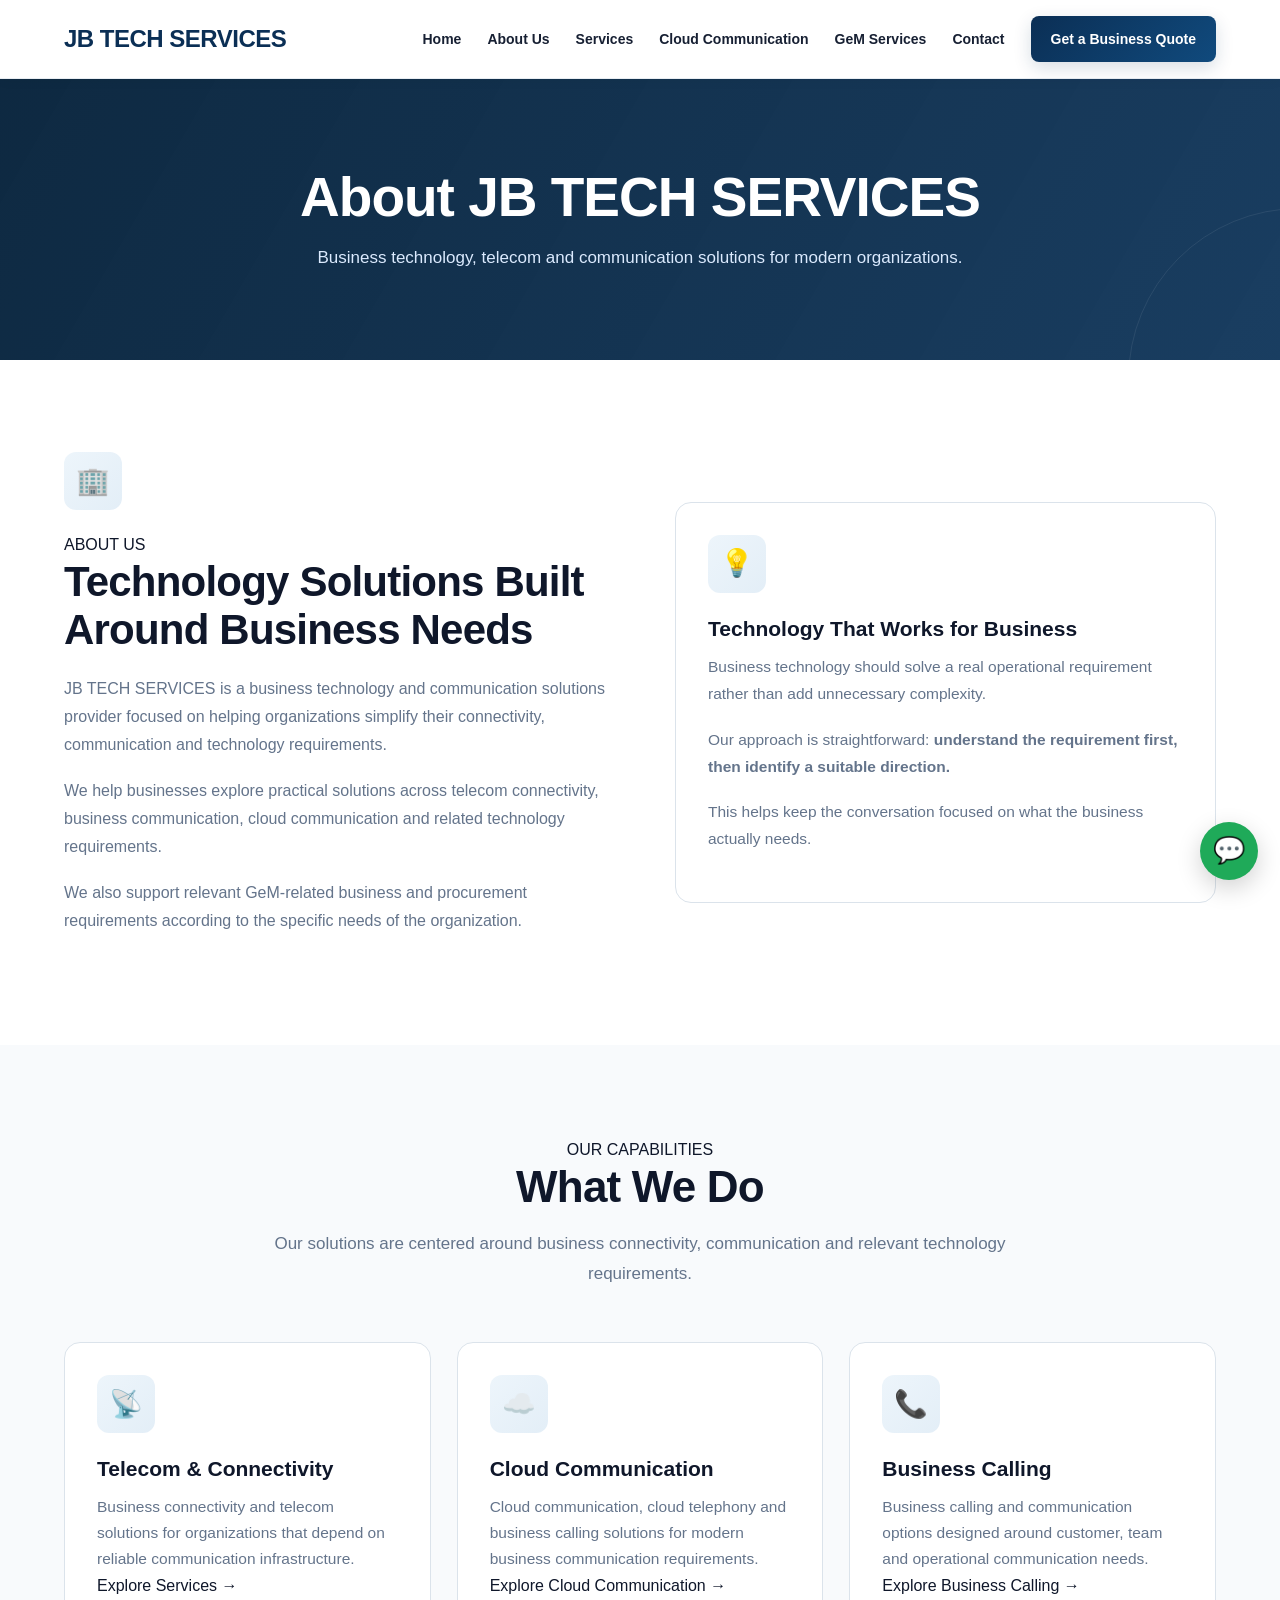
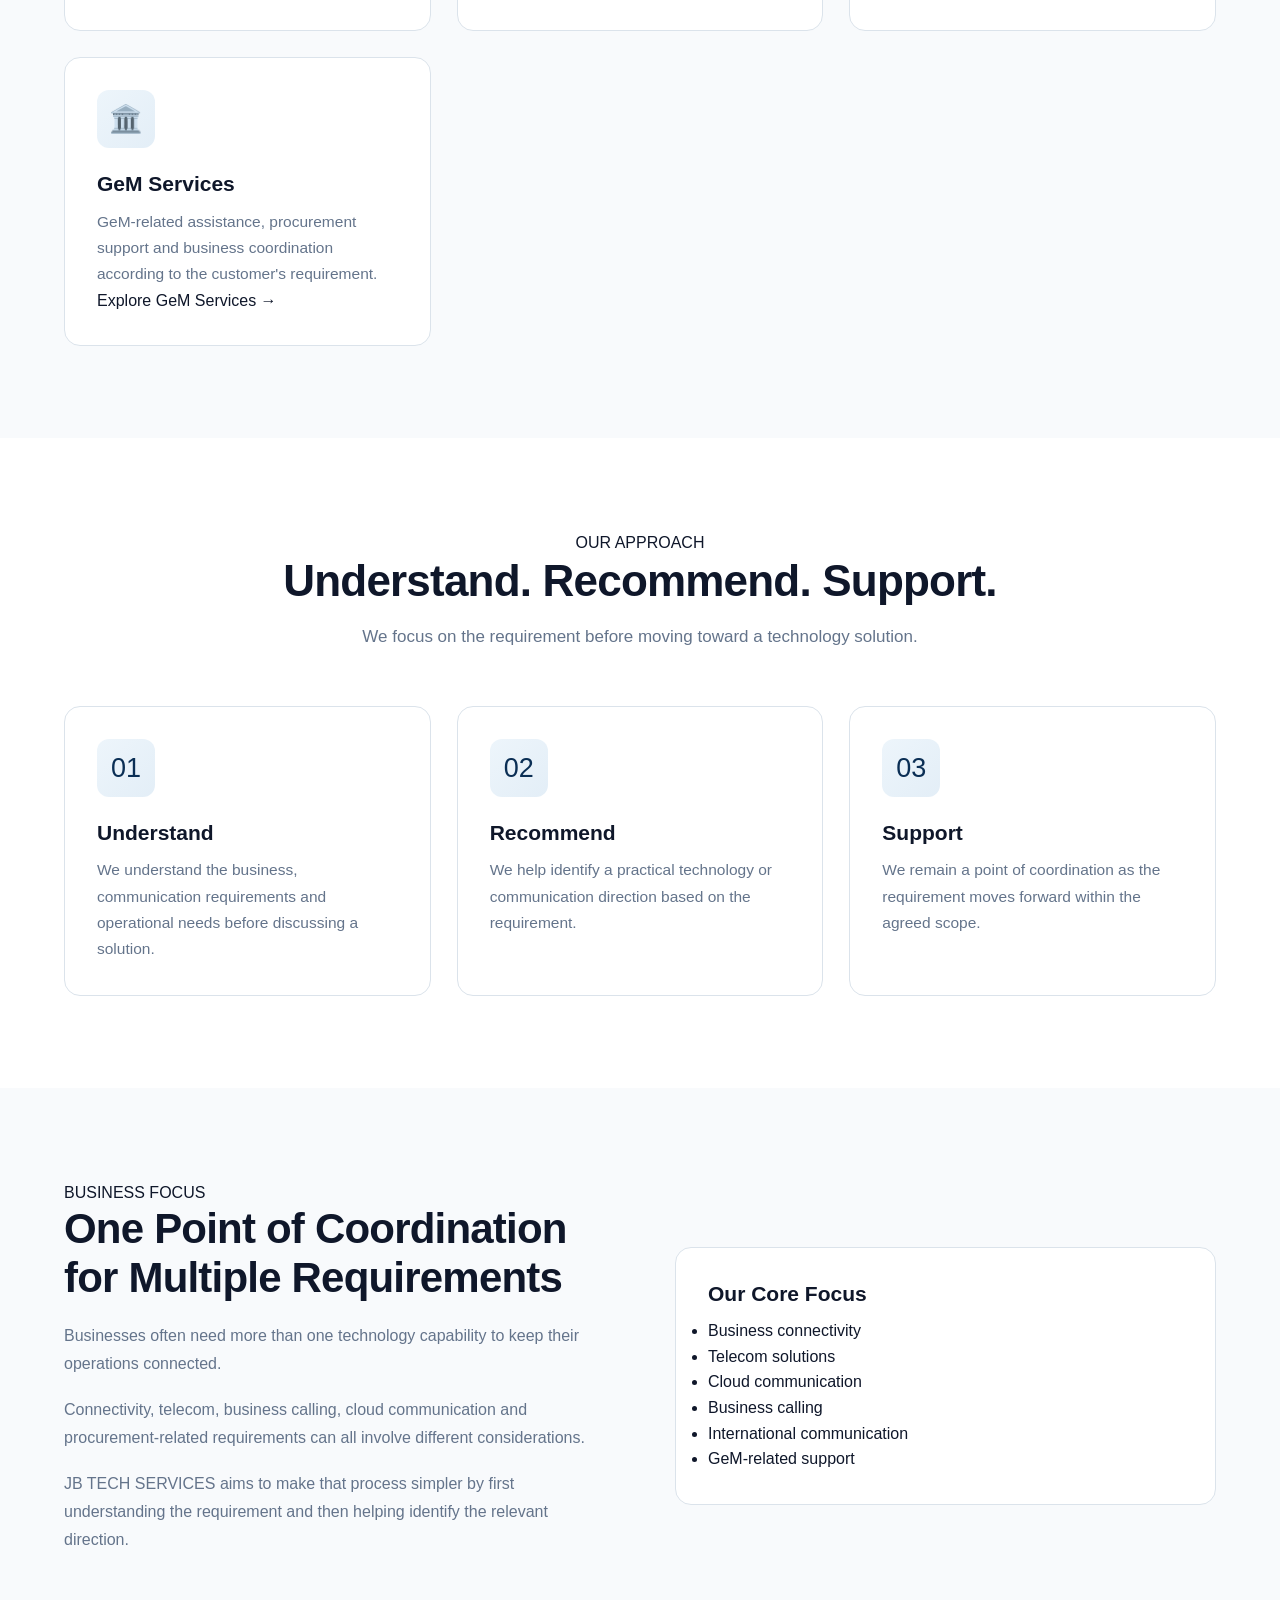
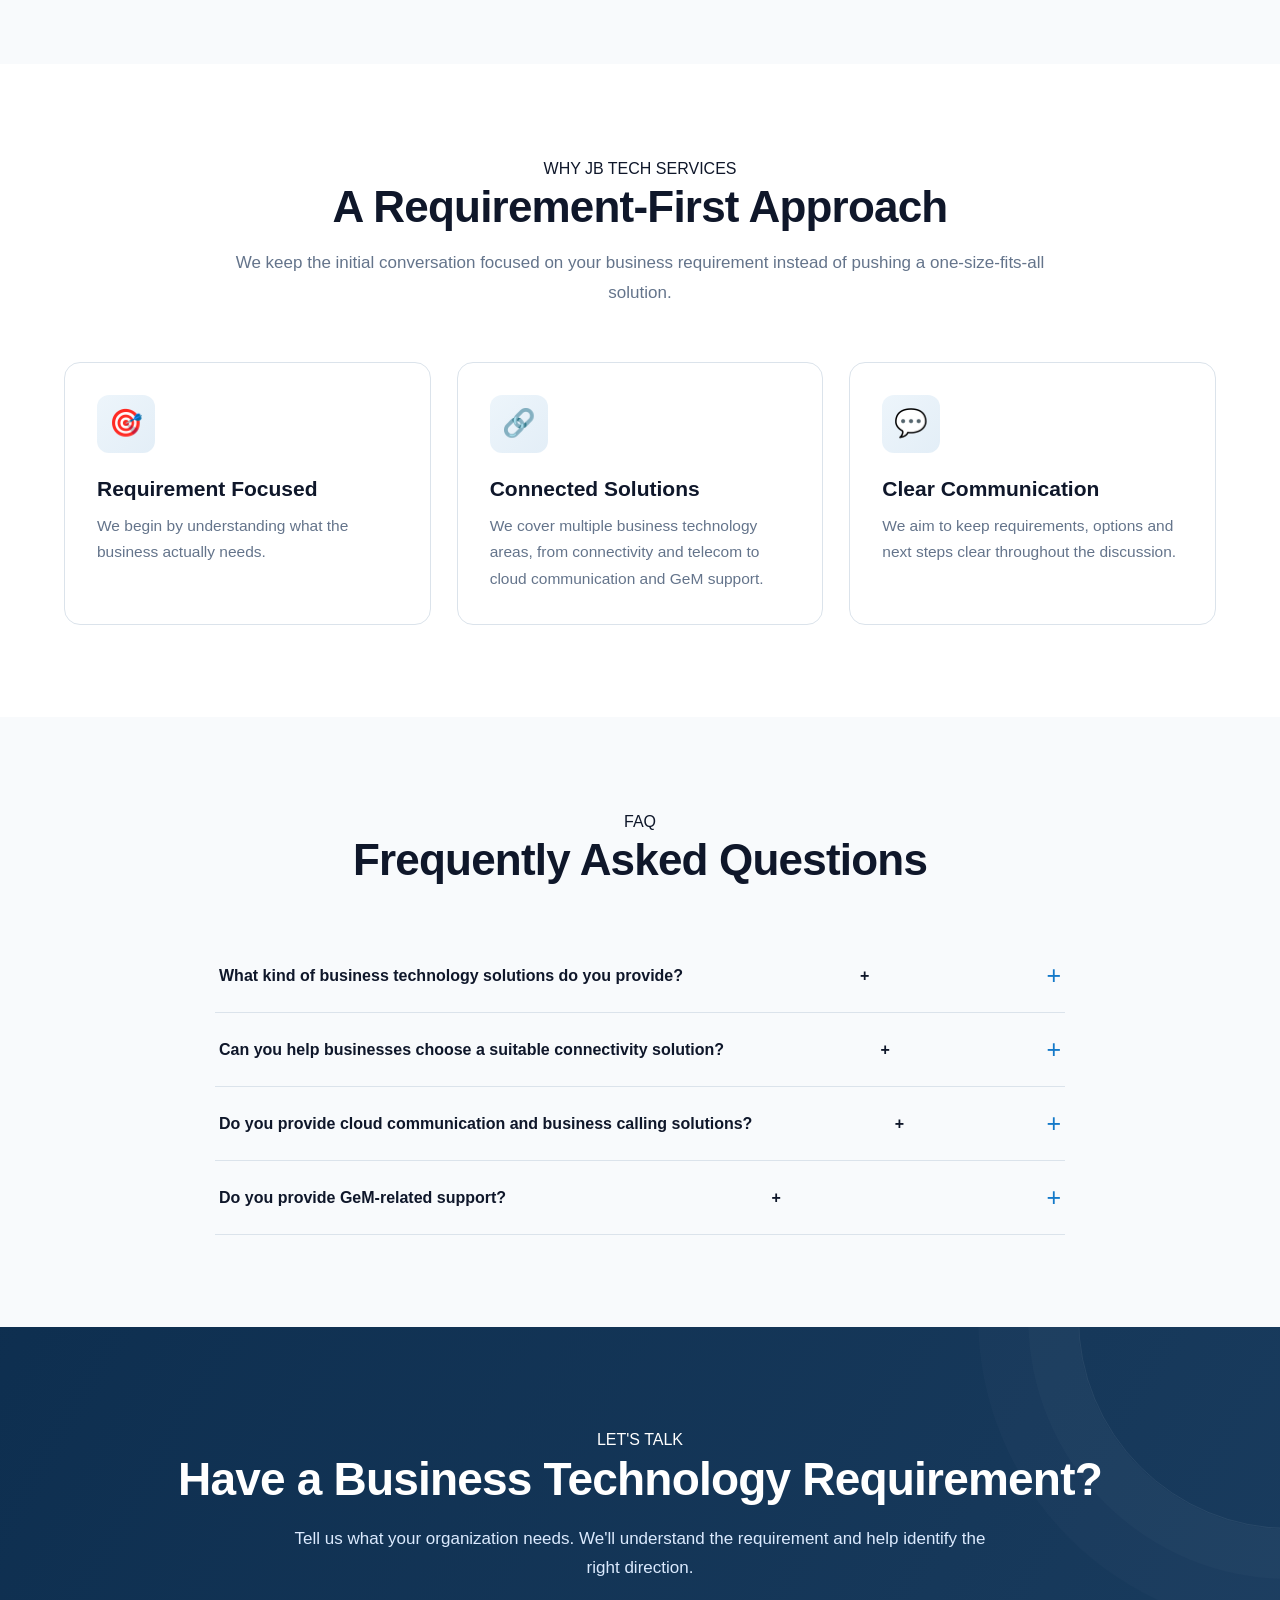
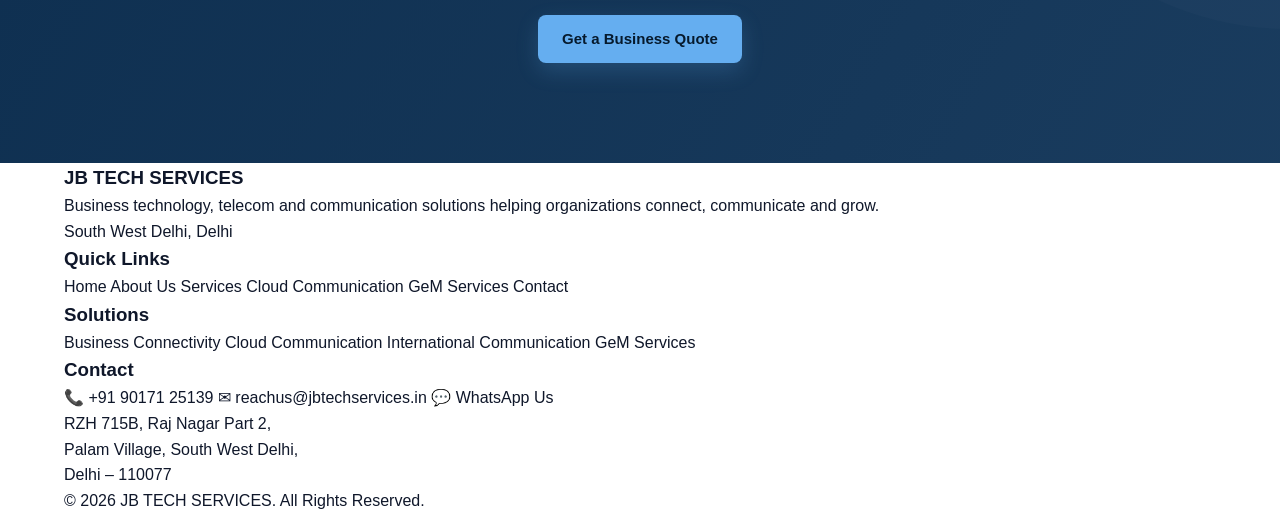
==== commit 3d14fe24: "Update about.html" ====
--- a/about.html
+++ b/about.html
@@ -5,32 +5,37 @@
 
     <meta charset="UTF-8">
 
-    <meta name="viewport" content="width=device-width, initial-scale=1.0">
+    <meta name="viewport"
+          content="width=device-width, initial-scale=1.0">
 
 
     <!-- =====================================================
-         SEO
+         PRIMARY SEO
     ====================================================== -->
 
     <title>
-        About JB TECH SERVICES | Business Technology Solutions
+        About JB TECH SERVICES | Business Telecom & Technology Solutions
     </title>
 
-
     <meta name="description"
-          content="Learn about JB TECH SERVICES and our approach to business connectivity, telecom, cloud communication, business calling, international communication and GeM-related solutions.">
-
+          content="Learn about JB TECH SERVICES, a Delhi-based business technology and communication solutions provider focused on telecom connectivity, cloud communication, business calling and GeM-related support.">
 
     <meta name="robots"
           content="index, follow">
 
+    <link rel="canonical"
+          href="https://jbtechservices.in/about.html">
+
+
+    <!-- =====================================================
+         WEBSITE INFORMATION
+    ====================================================== -->
 
     <meta name="author"
           content="JB TECH SERVICES">
 
-
-    <link rel="canonical"
-          href="https://jbtechservices.in/about.html">
+    <meta name="theme-color"
+          content="#0b2d4f">
 
 
     <!-- =====================================================
@@ -38,48 +43,98 @@
     ====================================================== -->
 
     <meta property="og:title"
-          content="About JB TECH SERVICES | Business Technology Solutions">
-
+          content="About JB TECH SERVICES | Business Telecom & Technology Solutions">
 
     <meta property="og:description"
-          content="Learn about JB TECH SERVICES and our business connectivity, communication and GeM-related solutions.">
-
+          content="Learn how JB TECH SERVICES helps businesses with connectivity, telecom, cloud communication, business calling and GeM-related requirements.">
 
     <meta property="og:type"
           content="website">
 
-
     <meta property="og:url"
           content="https://jbtechservices.in/about.html">
 
-
     <meta property="og:site_name"
           content="JB TECH SERVICES">
 
+    <meta property="og:locale"
+          content="en_IN">
+
 
     <!-- =====================================================
-         STRUCTURED DATA
+         TWITTER / SOCIAL SHARING
     ====================================================== -->
 
+    <meta name="twitter:card"
+          content="summary">
+
+    <meta name="twitter:title"
+          content="About JB TECH SERVICES | Business Telecom & Technology Solutions">
+
+    <meta name="twitter:description"
+          content="JB TECH SERVICES helps businesses with telecom connectivity, cloud communication, business calling and GeM-related requirements.">
+
+
+    <!-- =====================================================
+         ORGANIZATION STRUCTURED DATA
+    ====================================================== -->
+
     <script type="application/ld+json">
-
+    {
+        "@context": "https://schema.org",
+        "@type": "Organization",
+        "@id": "https://jbtechservices.in/#organization",
+        "name": "JB TECH SERVICES",
+        "url": "https://jbtechservices.in/",
+        "description": "Business technology and communication solutions provider focused on telecom connectivity, cloud communication, business calling and GeM-related support.",
+        "telephone": "+91-9017125139",
+        "email": "reachus@jbtechservices.in",
+        "address": {
+            "@type": "PostalAddress",
+            "streetAddress": "RZH 715B, Raj Nagar Part 2, Palam Village",
+            "addressLocality": "South West Delhi",
+            "addressRegion": "Delhi",
+            "postalCode": "110077",
+            "addressCountry": "IN"
+        },
+        "areaServed": {
+            "@type": "City",
+            "name": "Delhi"
+        }
+    }
+    </script>
+
+
+    <!-- =====================================================
+         WEBPAGE STRUCTURED DATA
+    ====================================================== -->
+
+    <script type="application/ld+json">
     {
         "@context": "https://schema.org",
         "@type": "AboutPage",
+        "@id": "https://jbtechservices.in/about.html#aboutpage",
         "name": "About JB TECH SERVICES",
         "url": "https://jbtechservices.in/about.html",
-        "description": "About JB TECH SERVICES and its business connectivity, telecom, cloud communication and GeM-related services."
+        "description": "About JB TECH SERVICES and its business technology, telecom, cloud communication and GeM-related solutions.",
+        "isPartOf": {
+            "@type": "WebSite",
+            "name": "JB TECH SERVICES",
+            "url": "https://jbtechservices.in/"
+        },
+        "about": {
+            "@id": "https://jbtechservices.in/#organization"
+        }
     }
-
     </script>
 
 
     <!-- =====================================================
-         MAIN STYLESHEET
+         MAIN WEBSITE STYLESHEET
     ====================================================== -->
 
     <link rel="stylesheet"
-          href="css/style.css">
+          href="style.css">
 
 </head>
 
@@ -87,1717 +142,1204 @@
 <body>
 
 
-    <!-- =====================================================
-         HEADER
-    ====================================================== -->
-
-    <header class="navbar">
-
-        <div class="container nav-container">
-
-
-            <a href="index.html"
-               class="logo"
-               aria-label="JB TECH SERVICES Home">
-
-                JB TECH SERVICES
-
+<!-- =====================================================
+     NAVIGATION
+====================================================== -->
+
+<header class="navbar">
+
+    <div class="container nav-container">
+
+
+        <a href="index.html"
+           class="logo"
+           aria-label="JB TECH SERVICES Home">
+
+            JB TECH SERVICES
+
+        </a>
+
+
+        <button
+            class="menu-toggle"
+            type="button"
+            aria-label="Open navigation menu"
+            aria-expanded="false">
+
+            ☰
+
+        </button>
+
+
+        <nav class="nav-links"
+             aria-label="Main navigation">
+
+
+            <a href="index.html">
+                Home
             </a>
 
 
-            <button
-                class="menu-toggle"
-                type="button"
-                aria-label="Open navigation menu"
-                aria-expanded="false"
-                aria-controls="primary-navigation">
-
-                <span></span>
-                <span></span>
-                <span></span>
-
-            </button>
-
-
-            <nav
-                class="nav-links"
-                id="primary-navigation"
-                aria-label="Primary navigation">
+            <a href="about.html"
+               aria-current="page">
+
+                About Us
+
+            </a>
+
+
+            <a href="services.html">
+                Services
+            </a>
+
+
+            <a href="cloud-communication.html">
+                Cloud Communication
+            </a>
+
+
+            <a href="gem-services.html">
+                GeM Services
+            </a>
+
+
+            <a href="contact.html">
+                Contact
+            </a>
+
+
+            <a href="contact.html"
+               class="quote-btn">
+
+                Get a Business Quote
+
+            </a>
+
+
+        </nav>
+
+    </div>
+
+</header>
+
+
+
+<!-- =====================================================
+     PAGE HEADER
+====================================================== -->
+
+<section class="page-header">
+
+    <div class="container">
+
+
+        <h1>
+            About JB TECH SERVICES
+        </h1>
+
+
+        <p>
+
+            Business technology, telecom and communication
+            solutions for modern organizations.
+
+        </p>
+
+
+    </div>
+
+</section>
+
+
+
+<!-- =====================================================
+     ABOUT COMPANY
+====================================================== -->
+
+<section class="section section-light">
+
+    <div class="container">
+
+
+        <div class="two-column">
+
+
+            <!-- COMPANY INTRODUCTION -->
+
+            <div>
+
+
+                <div class="card-icon">
+                    🏢
+                </div>
+
+
+                <span class="section-label">
+                    ABOUT US
+                </span>
+
+
+                <h2>
+                    Technology Solutions Built Around Business Needs
+                </h2>
+
+
+                <p>
+
+                    JB TECH SERVICES is a business technology and
+                    communication solutions provider focused on
+                    helping organizations simplify their
+                    connectivity, communication and technology
+                    requirements.
+
+                </p>
+
+
+                <p>
+
+                    We help businesses explore practical solutions
+                    across telecom connectivity, business
+                    communication, cloud communication and
+                    related technology requirements.
+
+                </p>
+
+
+                <p>
+
+                    We also support relevant GeM-related business
+                    and procurement requirements according to
+                    the specific needs of the organization.
+
+                </p>
+
+
+            </div>
+
+
+
+            <!-- OUR PHILOSOPHY -->
+
+            <div class="card">
+
+
+                <div class="card-icon">
+                    💡
+                </div>
+
+
+                <h3>
+                    Technology That Works for Business
+                </h3>
+
+
+                <p>
+
+                    Business technology should solve a real
+                    operational requirement rather than add
+                    unnecessary complexity.
+
+                </p>
+
+
+                <p>
+
+                    Our approach is straightforward:
+
+                    <strong>
+                        understand the requirement first,
+                        then identify a suitable direction.
+                    </strong>
+
+                </p>
+
+
+                <p>
+
+                    This helps keep the conversation focused on
+                    what the business actually needs.
+
+                </p>
+
+
+            </div>
+
+
+        </div>
+
+
+    </div>
+
+</section>
+
+
+
+<!-- =====================================================
+     WHAT WE DO
+====================================================== -->
+
+<section class="section section-gray">
+
+    <div class="container">
+
+
+        <div class="section-title">
+
+
+            <span class="section-label">
+                OUR CAPABILITIES
+            </span>
+
+
+            <h2>
+                What We Do
+            </h2>
+
+
+            <p>
+
+                Our solutions are centered around business
+                connectivity, communication and relevant
+                technology requirements.
+
+            </p>
+
+
+        </div>
+
+
+        <div class="cards">
+
+
+            <!-- TELECOM -->
+
+            <article class="card">
+
+
+                <div class="card-icon">
+                    📡
+                </div>
+
+
+                <h3>
+                    Telecom & Connectivity
+                </h3>
+
+
+                <p>
+
+                    Business connectivity and telecom solutions
+                    for organizations that depend on reliable
+                    communication infrastructure.
+
+                </p>
+
+
+                <a href="services.html"
+                   class="text-link">
+
+                    Explore Services →
+
+                </a>
+
+
+            </article>
+
+
+
+            <!-- CLOUD COMMUNICATION -->
+
+            <article class="card">
+
+
+                <div class="card-icon">
+                    ☁️
+                </div>
+
+
+                <h3>
+                    Cloud Communication
+                </h3>
+
+
+                <p>
+
+                    Cloud communication, cloud telephony and
+                    business calling solutions for modern
+                    business communication requirements.
+
+                </p>
+
+
+                <a href="cloud-communication.html"
+                   class="text-link">
+
+                    Explore Cloud Communication →
+
+                </a>
+
+
+            </article>
+
+
+
+            <!-- BUSINESS CALLING -->
+
+            <article class="card">
+
+
+                <div class="card-icon">
+                    📞
+                </div>
+
+
+                <h3>
+                    Business Calling
+                </h3>
+
+
+                <p>
+
+                    Business calling and communication options
+                    designed around customer, team and
+                    operational communication needs.
+
+                </p>
+
+
+                <a href="cloud-communication.html"
+                   class="text-link">
+
+                    Explore Business Calling →
+
+                </a>
+
+
+            </article>
+
+
+
+            <!-- GeM -->
+
+            <article class="card">
+
+
+                <div class="card-icon">
+                    🏛️
+                </div>
+
+
+                <h3>
+                    GeM Services
+                </h3>
+
+
+                <p>
+
+                    GeM-related assistance, procurement support
+                    and business coordination according to the
+                    customer's requirement.
+
+                </p>
+
+
+                <a href="gem-services.html"
+                   class="text-link">
+
+                    Explore GeM Services →
+
+                </a>
+
+
+            </article>
+
+
+        </div>
+
+
+    </div>
+
+</section>
+
+
+
+<!-- =====================================================
+     OUR APPROACH
+====================================================== -->
+
+<section class="section section-light">
+
+    <div class="container">
+
+
+        <div class="section-title">
+
+
+            <span class="section-label">
+                OUR APPROACH
+            </span>
+
+
+            <h2>
+                Understand. Recommend. Support.
+            </h2>
+
+
+            <p>
+
+                We focus on the requirement before moving toward
+                a technology solution.
+
+            </p>
+
+
+        </div>
+
+
+        <div class="cards">
+
+
+            <!-- STEP 1 -->
+
+            <article class="card">
+
+
+                <div class="card-icon">
+                    01
+                </div>
+
+
+                <h3>
+                    Understand
+                </h3>
+
+
+                <p>
+
+                    We understand the business, communication
+                    requirements and operational needs before
+                    discussing a solution.
+
+                </p>
+
+
+            </article>
+
+
+
+            <!-- STEP 2 -->
+
+            <article class="card">
+
+
+                <div class="card-icon">
+                    02
+                </div>
+
+
+                <h3>
+                    Recommend
+                </h3>
+
+
+                <p>
+
+                    We help identify a practical technology or
+                    communication direction based on the
+                    requirement.
+
+                </p>
+
+
+            </article>
+
+
+
+            <!-- STEP 3 -->
+
+            <article class="card">
+
+
+                <div class="card-icon">
+                    03
+                </div>
+
+
+                <h3>
+                    Support
+                </h3>
+
+
+                <p>
+
+                    We remain a point of coordination as the
+                    requirement moves forward within the
+                    agreed scope.
+
+                </p>
+
+
+            </article>
+
+
+        </div>
+
+
+    </div>
+
+</section>
+
+
+
+<!-- =====================================================
+     BUSINESS FOCUS
+====================================================== -->
+
+<section class="section section-gray">
+
+    <div class="container">
+
+
+        <div class="two-column">
+
+
+            <div>
+
+
+                <span class="section-label">
+                    BUSINESS FOCUS
+                </span>
+
+
+                <h2>
+                    One Point of Coordination for Multiple Requirements
+                </h2>
+
+
+                <p>
+
+                    Businesses often need more than one technology
+                    capability to keep their operations connected.
+
+                </p>
+
+
+                <p>
+
+                    Connectivity, telecom, business calling,
+                    cloud communication and procurement-related
+                    requirements can all involve different
+                    considerations.
+
+                </p>
+
+
+                <p>
+
+                    JB TECH SERVICES aims to make that process
+                    simpler by first understanding the requirement
+                    and then helping identify the relevant
+                    direction.
+
+                </p>
+
+
+            </div>
+
+
+
+            <div class="card">
+
+
+                <h3>
+                    Our Core Focus
+                </h3>
+
+
+                <ul>
+
+                    <li>
+                        Business connectivity
+                    </li>
+
+                    <li>
+                        Telecom solutions
+                    </li>
+
+                    <li>
+                        Cloud communication
+                    </li>
+
+                    <li>
+                        Business calling
+                    </li>
+
+                    <li>
+                        International communication
+                    </li>
+
+                    <li>
+                        GeM-related support
+                    </li>
+
+                </ul>
+
+
+            </div>
+
+
+        </div>
+
+
+    </div>
+
+</section>
+
+
+
+<!-- =====================================================
+     WHY BUSINESSES CAN START WITH US
+====================================================== -->
+
+<section class="section section-light">
+
+    <div class="container">
+
+
+        <div class="section-title">
+
+
+            <span class="section-label">
+                WHY JB TECH SERVICES
+            </span>
+
+
+            <h2>
+                A Requirement-First Approach
+            </h2>
+
+
+            <p>
+
+                We keep the initial conversation focused on your
+                business requirement instead of pushing a
+                one-size-fits-all solution.
+
+            </p>
+
+
+        </div>
+
+
+        <div class="cards">
+
+
+            <article class="card">
+
+
+                <div class="card-icon">
+                    🎯
+                </div>
+
+
+                <h3>
+                    Requirement Focused
+                </h3>
+
+
+                <p>
+
+                    We begin by understanding what the business
+                    actually needs.
+
+                </p>
+
+
+            </article>
+
+
+
+            <article class="card">
+
+
+                <div class="card-icon">
+                    🔗
+                </div>
+
+
+                <h3>
+                    Connected Solutions
+                </h3>
+
+
+                <p>
+
+                    We cover multiple business technology areas,
+                    from connectivity and telecom to cloud
+                    communication and GeM support.
+
+                </p>
+
+
+            </article>
+
+
+
+            <article class="card">
+
+
+                <div class="card-icon">
+                    💬
+                </div>
+
+
+                <h3>
+                    Clear Communication
+                </h3>
+
+
+                <p>
+
+                    We aim to keep requirements, options and
+                    next steps clear throughout the discussion.
+
+                </p>
+
+
+            </article>
+
+
+        </div>
+
+
+    </div>
+
+</section>
+
+
+
+<!-- =====================================================
+     FAQ
+====================================================== -->
+
+<section class="section section-gray">
+
+    <div class="container">
+
+
+        <div class="section-title">
+
+
+            <span class="section-label">
+                FAQ
+            </span>
+
+
+            <h2>
+                Frequently Asked Questions
+            </h2>
+
+
+        </div>
+
+
+        <div class="faq-list">
+
+
+            <!-- FAQ 1 -->
+
+            <div class="faq-item">
+
+
+                <button
+                    type="button"
+                    class="faq-question">
+
+                    What kind of business technology solutions do you provide?
+
+                    <span>
+                        +
+                    </span>
+
+                </button>
+
+
+                <div class="faq-answer">
+
+                    <p>
+
+                        JB TECH SERVICES helps businesses with
+                        connectivity, telecom, cloud communication,
+                        business calling and GeM-related technology
+                        requirements.
+
+                    </p>
+
+                </div>
+
+
+            </div>
+
+
+
+            <!-- FAQ 2 -->
+
+            <div class="faq-item">
+
+
+                <button
+                    type="button"
+                    class="faq-question">
+
+                    Can you help businesses choose a suitable connectivity solution?
+
+                    <span>
+                        +
+                    </span>
+
+                </button>
+
+
+                <div class="faq-answer">
+
+                    <p>
+
+                        Yes. We first understand the business
+                        requirement and then help identify a
+                        suitable connectivity or communication
+                        solution.
+
+                    </p>
+
+                </div>
+
+
+            </div>
+
+
+
+            <!-- FAQ 3 -->
+
+            <div class="faq-item">
+
+
+                <button
+                    type="button"
+                    class="faq-question">
+
+                    Do you provide cloud communication and business calling solutions?
+
+                    <span>
+                        +
+                    </span>
+
+                </button>
+
+
+                <div class="faq-answer">
+
+                    <p>
+
+                        Yes. JB TECH SERVICES helps organizations
+                        explore cloud communication, cloud
+                        telephony and business calling solutions
+                        based on their operational requirements.
+
+                    </p>
+
+                </div>
+
+
+            </div>
+
+
+
+            <!-- FAQ 4 -->
+
+            <div class="faq-item">
+
+
+                <button
+                    type="button"
+                    class="faq-question">
+
+                    Do you provide GeM-related support?
+
+                    <span>
+                        +
+                    </span>
+
+                </button>
+
+
+                <div class="faq-answer">
+
+                    <p>
+
+                        Yes. We provide GeM-related assistance,
+                        procurement support and business
+                        coordination according to the customer's
+                        requirement.
+
+                    </p>
+
+                </div>
+
+
+            </div>
+
+
+        </div>
+
+
+    </div>
+
+</section>
+
+
+
+<!-- =====================================================
+     FINAL CTA
+====================================================== -->
+
+<section class="cta">
+
+    <div class="container">
+
+
+        <span class="section-label">
+            LET'S TALK
+        </span>
+
+
+        <h2>
+            Have a Business Technology Requirement?
+        </h2>
+
+
+        <p>
+
+            Tell us what your organization needs. We'll
+            understand the requirement and help identify
+            the right direction.
+
+        </p>
+
+
+        <a href="contact.html"
+           class="btn btn-primary">
+
+            Get a Business Quote
+
+        </a>
+
+
+    </div>
+
+</section>
+
+
+
+<!-- =====================================================
+     FOOTER
+====================================================== -->
+
+<footer class="footer">
+
+    <div class="container">
+
+
+        <div class="footer-grid">
+
+
+            <!-- COMPANY -->
+
+            <div>
+
+
+                <h3>
+                    JB TECH SERVICES
+                </h3>
+
+
+                <p>
+
+                    Business technology, telecom and communication
+                    solutions helping organizations connect,
+                    communicate and grow.
+
+                </p>
+
+
+                <p>
+                    South West Delhi, Delhi
+                </p>
+
+
+            </div>
+
+
+
+            <!-- QUICK LINKS -->
+
+            <div>
+
+
+                <h3>
+                    Quick Links
+                </h3>
 
 
                 <a href="index.html">
-
                     Home
-
-                </a>
-
-
-                <a href="about.html"
-                   class="active"
-                   aria-current="page">
-
+                </a>
+
+
+                <a href="about.html">
                     About Us
-
                 </a>
 
 
                 <a href="services.html">
-
                     Services
-
                 </a>
 
 
                 <a href="cloud-communication.html">
-
                     Cloud Communication
-
                 </a>
 
 
                 <a href="gem-services.html">
-
                     GeM Services
-
                 </a>
 
 
                 <a href="contact.html">
-
                     Contact
-
-                </a>
-
-
-                <a href="contact.html"
-                   class="quote-btn">
-
-                    Get a Business Quote
-
-                </a>
-
-            </nav>
+                </a>
+
+
+            </div>
+
+
+
+            <!-- SOLUTIONS -->
+
+            <div>
+
+
+                <h3>
+                    Solutions
+                </h3>
+
+
+                <a href="services.html">
+                    Business Connectivity
+                </a>
+
+
+                <a href="cloud-communication.html">
+                    Cloud Communication
+                </a>
+
+
+                <a href="services.html#international-communication">
+                    International Communication
+                </a>
+
+
+                <a href="gem-services.html">
+                    GeM Services
+                </a>
+
+
+            </div>
+
+
+
+            <!-- CONTACT -->
+
+            <div>
+
+
+                <h3>
+                    Contact
+                </h3>
+
+
+                <a href="tel:+919017125139">
+                    📞 +91 90171 25139
+                </a>
+
+
+                <a href="mailto:reachus@jbtechservices.in">
+                    ✉ reachus@jbtechservices.in
+                </a>
+
+
+                <a href="https://wa.me/919017125139"
+                   target="_blank"
+                   rel="noopener noreferrer">
+
+                    💬 WhatsApp Us
+
+                </a>
+
+
+                <p>
+
+                    RZH 715B, Raj Nagar Part 2,<br>
+                    Palam Village, South West Delhi,<br>
+                    Delhi – 110077
+
+                </p>
+
+
+            </div>
+
 
         </div>
 
-    </header>
-
-
-
-    <main>
-
-
-        <!-- =====================================================
-             HERO
-        ====================================================== -->
-
-        <section class="page-header">
-
-            <div class="container">
-
-
-                <span class="eyebrow">
-
-                    ABOUT JB TECH SERVICES
-
-                </span>
-
-
-                <h1>
-
-                    Technology Solutions
-                    Built Around Business Requirements
-
-                </h1>
-
-
-                <p>
-
-                    We help businesses explore connectivity,
-                    communication and technology solutions based
-                    on how they actually operate.
-
-                </p>
-
-
-                <div class="hero-actions">
-
-
-                    <a href="contact.html"
-                       class="btn btn-primary">
-
-                        Talk to Us
-
-                    </a>
-
-
-                    <a href="services.html"
-                       class="btn btn-secondary">
-
-                        Explore Our Services
-
-                    </a>
-
-                </div>
-
-            </div>
-
-        </section>
-
-
-
-        <!-- =====================================================
-             WHO WE ARE
-        ====================================================== -->
-
-        <section class="section section-light">
-
-            <div class="container">
-
-
-                <div class="two-column">
-
-
-                    <div>
-
-                        <span class="eyebrow">
-
-                            WHO WE ARE
-
-                        </span>
-
-
-                        <h2>
-
-                            A business-focused
-                            technology services company
-
-                        </h2>
-
-
-                        <p>
-
-                            JB TECH SERVICES focuses on helping businesses
-                            address connectivity, telecom, communication
-                            and related technology requirements.
-
-                        </p>
-
-
-                        <p>
-
-                            Our services cover areas such as enterprise
-                            connectivity, business calling, cloud
-                            communication, international communication
-                            and GeM-related support.
-
-                        </p>
-
-
-                        <p>
-
-                            Instead of treating every business requirement
-                            the same way, we focus on understanding the
-                            requirement first and then identifying the
-                            appropriate direction.
-
-                        </p>
-
-                    </div>
-
-
-
-                    <div class="card">
-
-
-                        <div class="card-icon">
-
-                            ◆
-
-                        </div>
-
-
-                        <h3>
-
-                            One Partner.
-                            Multiple Technology Solutions.
-
-                        </h3>
-
-
-                        <p>
-
-                            Businesses often have different technology
-                            requirements at the same time. Our role is
-                            to help bring those requirements together
-                            into a clearer conversation.
-
-                        </p>
-
-
-                        <a href="contact.html"
-                           class="learn-more">
-
-                            Discuss Your Requirement →
-
-                        </a>
-
-                    </div>
-
-                </div>
-
-            </div>
-
-        </section>
-
-
-
-        <!-- =====================================================
-             WHAT WE DO
-        ====================================================== -->
-
-        <section class="section section-gray">
-
-            <div class="container">
-
-
-                <div class="section-title">
-
-                    <span class="eyebrow">
-
-                        WHAT WE DO
-
-                    </span>
-
-
-                    <h2>
-
-                        Business connectivity
-                        and communication solutions
-
-                    </h2>
-
-
-                    <p>
-
-                        Our focus is on technology areas that help
-                        businesses stay connected, communicate
-                        effectively and manage relevant requirements.
-
-                    </p>
-
-                </div>
-
-
-
-                <div class="cards">
-
-
-                    <!-- CONNECTIVITY -->
-
-                    <article class="card">
-
-
-                        <div class="card-icon">
-
-                            ◉
-
-                        </div>
-
-
-                        <h3>
-
-                            Enterprise Connectivity
-
-                        </h3>
-
-
-                        <p>
-
-                            Business internet and connectivity solutions
-                            for offices, teams and operational requirements.
-
-                        </p>
-
-
-                        <a href="services.html#enterprise-connectivity"
-                           class="learn-more">
-
-                            Learn More →
-
-                        </a>
-
-                    </article>
-
-
-
-                    <!-- TELECOM -->
-
-                    <article class="card">
-
-
-                        <div class="card-icon">
-
-                            ☎
-
-                        </div>
-
-
-                        <h3>
-
-                            Business Telecom
-
-                        </h3>
-
-
-                        <p>
-
-                            Telecom and business communication solutions
-                            based on organizational requirements.
-
-                        </p>
-
-
-                        <a href="services.html"
-                           class="learn-more">
-
-                            Explore Services →
-
-                        </a>
-
-                    </article>
-
-
-
-                    <!-- CLOUD -->
-
-                    <article class="card">
-
-
-                        <div class="card-icon">
-
-                            ☁
-
-                        </div>
-
-
-                        <h3>
-
-                            Cloud Communication
-
-                        </h3>
-
-
-                        <p>
-
-                            Cloud telephony and business calling solutions
-                            for modern communication requirements.
-
-                        </p>
-
-
-                        <a href="cloud-communication.html"
-                           class="learn-more">
-
-                            Learn More →
-
-                        </a>
-
-                    </article>
-
-
-
-                    <!-- GEM -->
-
-                    <article class="card">
-
-
-                        <div class="card-icon">
-
-                            ▣
-
-                        </div>
-
-
-                        <h3>
-
-                            GeM Services
-
-                        </h3>
-
-
-                        <p>
-
-                            GeM-related support for businesses dealing
-                            with relevant government procurement
-                            requirements.
-
-                        </p>
-
-
-                        <a href="gem-services.html"
-                           class="learn-more">
-
-                            Learn More →
-
-                        </a>
-
-                    </article>
-
-                </div>
-
-            </div>
-
-        </section>
-
-
-
-        <!-- =====================================================
-             OUR APPROACH
-        ====================================================== -->
-
-        <section class="section section-dark">
-
-            <div class="container">
-
-
-                <div class="two-column">
-
-
-                    <div>
-
-                        <span class="eyebrow">
-
-                            OUR APPROACH
-
-                        </span>
-
-
-                        <h2>
-
-                            Understand.
-                            <br>
-                            Recommend.
-                            <br>
-                            Support.
-
-                        </h2>
-
-                    </div>
-
-
-                    <div>
-
-                        <p>
-
-                            Good technology decisions start with
-                            understanding the actual business requirement.
-
-                        </p>
-
-
-                        <p>
-
-                            We focus on the requirement, operating
-                            environment and communication needs before
-                            discussing the appropriate technology
-                            direction.
-
-                        </p>
-
-
-                        <a href="contact.html"
-                           class="btn btn-outline-light">
-
-                            Start a Conversation
-
-                        </a>
-
-                    </div>
-
-                </div>
-
-
-
-                <div class="capability-grid">
-
-
-                    <!-- UNDERSTAND -->
-
-                    <div class="capability-card">
-
-                        <span class="capability-number">
-
-                            01
-
-                        </span>
-
-
-                        <h3>
-
-                            Understand
-
-                        </h3>
-
-
-                        <p>
-
-                            Understand the business, users, locations,
-                            communication requirements and existing
-                            environment.
-
-                        </p>
-
-                    </div>
-
-
-
-                    <!-- RECOMMEND -->
-
-                    <div class="capability-card">
-
-                        <span class="capability-number">
-
-                            02
-
-                        </span>
-
-
-                        <h3>
-
-                            Recommend
-
-                        </h3>
-
-
-                        <p>
-
-                            Help evaluate suitable connectivity,
-                            communication and technology options.
-
-                        </p>
-
-                    </div>
-
-
-
-                    <!-- SUPPORT -->
-
-                    <div class="capability-card">
-
-                        <span class="capability-number">
-
-                            03
-
-                        </span>
-
-
-                        <h3>
-
-                            Support
-
-                        </h3>
-
-
-                        <p>
-
-                            Help move the requirement forward within
-                            the agreed scope of the solution.
-
-                        </p>
-
-                    </div>
-
-
-                </div>
-
-            </div>
-
-        </section>
-
-
-
-        <!-- =====================================================
-             BUSINESS COMMUNICATION
-        ====================================================== -->
-
-        <section class="section section-light">
-
-            <div class="container">
-
-
-                <div class="two-column">
-
-
-                    <div>
-
-                        <span class="eyebrow">
-
-                            BUSINESS COMMUNICATION
-
-                        </span>
-
-
-                        <h2>
-
-                            Helping businesses
-                            stay reachable
-
-                        </h2>
-
-
-                        <p>
-
-                            Communication is central to how businesses
-                            interact with customers, partners, employees
-                            and other stakeholders.
-
-                        </p>
-
-
-                        <p>
-
-                            Our cloud communication and business calling
-                            solutions are designed around those
-                            communication requirements.
-
-                        </p>
-
-
-                        <a href="cloud-communication.html"
-                           class="btn btn-primary">
-
-                            Explore Cloud Communication
-
-                        </a>
-
-                    </div>
-
-
-
-                    <div class="feature-panel">
-
-
-                        <div class="feature-panel-header">
-
-                            COMMUNICATION
-
-                            <span>
-                                01
-                            </span>
-
-                        </div>
-
-
-                        <div class="feature-list">
-
-
-                            <div class="feature-item">
-
-                                <span>
-                                    01
-                                </span>
-
-
-                                <div>
-
-                                    <strong>
-                                        Business Calling
-                                    </strong>
-
-                                    <p>
-                                        Professional business
-                                        communication.
-                                    </p>
-
-                                </div>
-
-                            </div>
-
-
-
-                            <div class="feature-item">
-
-                                <span>
-                                    02
-                                </span>
-
-
-                                <div>
-
-                                    <strong>
-                                        Cloud Telephony
-                                    </strong>
-
-                                    <p>
-                                        Flexible cloud-based
-                                        communication.
-                                    </p>
-
-                                </div>
-
-                            </div>
-
-
-
-                            <div class="feature-item">
-
-                                <span>
-                                    03
-                                </span>
-
-
-                                <div>
-
-                                    <strong>
-                                        International Communication
-                                    </strong>
-
-                                    <p>
-                                        Communication across
-                                        different locations.
-                                    </p>
-
-                                </div>
-
-                            </div>
-
-
-                        </div>
-
-                    </div>
-
-                </div>
-
-            </div>
-
-        </section>
-
-
-
-        <!-- =====================================================
-             TECHNOLOGY AREAS
-        ====================================================== -->
-
-        <section class="section section-gray">
-
-            <div class="container">
-
-
-                <div class="section-title centered">
-
-                    <span class="eyebrow">
-
-                        TECHNOLOGY AREAS
-
-                    </span>
-
-
-                    <h2>
-
-                        Areas where we can help
-                        your business explore solutions
-
-                    </h2>
-
-
-                    <p>
-
-                        Our business technology focus spans multiple
-                        connected solution areas.
-
-                    </p>
-
-                </div>
-
-
-
-                <div class="partner-grid">
-
-
-                    <div class="partner-card">
-
-                        <div class="partner-logo-text">
-
-                            NET
-
-                        </div>
-
-
-                        <h3>
-
-                            Connectivity
-
-                        </h3>
-
-
-                        <p>
-
-                            Business internet and enterprise
-                            connectivity requirements.
-
-                        </p>
-
-                    </div>
-
-
-
-                    <div class="partner-card">
-
-                        <div class="partner-logo-text">
-
-                            VOICE
-
-                        </div>
-
-
-                        <h3>
-
-                            Business Calling
-
-                        </h3>
-
-
-                        <p>
-
-                            Business voice and communication
-                            requirements.
-
-                        </p>
-
-                    </div>
-
-
-
-                    <div class="partner-card">
-
-                        <div class="partner-logo-text">
-
-                            CLOUD
-
-                        </div>
-
-
-                        <h3>
-
-                            Cloud Communication
-
-                        </h3>
-
-
-                        <p>
-
-                            Cloud-based communication and
-                            business telephony.
-
-                        </p>
-
-                    </div>
-
-
-
-                    <div class="partner-card">
-
-                        <div class="partner-logo-text">
-
-                            GEM
-
-                        </div>
-
-
-                        <h3>
-
-                            GeM Services
-
-                        </h3>
-
-
-                        <p>
-
-                            GeM-related business and procurement
-                            support.
-
-                        </p>
-
-                    </div>
-
-
-                </div>
-
-            </div>
-
-        </section>
-
-
-
-        <!-- =====================================================
-             MISSION & VISION
-        ====================================================== -->
-
-        <section class="section section-light">
-
-            <div class="container">
-
-
-                <div class="two-column">
-
-
-                    <div class="card">
-
-
-                        <span class="eyebrow">
-
-                            OUR MISSION
-
-                        </span>
-
-
-                        <h2>
-
-                            Make business technology
-                            easier to navigate
-
-                        </h2>
-
-
-                        <p>
-
-                            Our aim is to help businesses understand
-                            their technology requirements and explore
-                            practical solutions without unnecessary
-                            complexity.
-
-                        </p>
-
-                    </div>
-
-
-
-                    <div class="card">
-
-
-                        <span class="eyebrow">
-
-                            OUR VISION
-
-                        </span>
-
-
-                        <h2>
-
-                            Be a trusted technology
-                            partner for businesses
-
-                        </h2>
-
-
-                        <p>
-
-                            We aim to build long-term business
-                            relationships through clear communication,
-                            requirement-focused solutions and
-                            dependable support.
-
-                        </p>
-
-                    </div>
-
-                </div>
-
-            </div>
-
-        </section>
-
-
-
-        <!-- =====================================================
-             WHY WORK WITH US
-        ====================================================== -->
-
-        <section class="section section-gray">
-
-            <div class="container">
-
-
-                <div class="section-title">
-
-                    <span class="eyebrow">
-
-                        WHY JB TECH SERVICES
-
-                    </span>
-
-
-                    <h2>
-
-                        A straightforward way
-                        to approach technology
-
-                    </h2>
-
-                </div>
-
-
-
-                <div class="cards">
-
-
-                    <article class="card">
-
-                        <div class="card-icon">
-
-                            01
-
-                        </div>
-
-
-                        <h3>
-
-                            Business Focused
-
-                        </h3>
-
-
-                        <p>
-
-                            We begin with the business requirement
-                            rather than starting with a technology
-                            product.
-
-                        </p>
-
-                    </article>
-
-
-
-                    <article class="card">
-
-                        <div class="card-icon">
-
-                            02
-
-                        </div>
-
-
-                        <h3>
-
-                            Multiple Solution Areas
-
-                        </h3>
-
-
-                        <p>
-
-                            Connectivity, communication and GeM-related
-                            requirements can be discussed through one
-                            business technology partner.
-
-                        </p>
-
-                    </article>
-
-
-
-                    <article class="card">
-
-                        <div class="card-icon">
-
-                            03
-
-                        </div>
-
-
-                        <h3>
-
-                            Clear Communication
-
-                        </h3>
-
-
-                        <p>
-
-                            We aim to keep conversations around
-                            requirements, options and next steps
-                            straightforward.
-
-                        </p>
-
-                    </article>
-
-                </div>
-
-            </div>
-
-        </section>
-
-
-
-        <!-- =====================================================
-             FAQ
-        ====================================================== -->
-
-        <section class="section section-light">
-
-            <div class="container">
-
-
-                <div class="two-column">
-
-
-                    <div>
-
-                        <span class="eyebrow">
-
-                            FAQ
-
-                        </span>
-
-
-                        <h2>
-
-                            Questions about
-                            JB TECH SERVICES
-
-                        </h2>
-
-
-                        <p>
-
-                            Learn more about our approach and
-                            business technology focus.
-
-                        </p>
-
-
-                        <a href="contact.html"
-                           class="btn btn-primary">
-
-                            Contact Us
-
-                        </a>
-
-                    </div>
-
-
-
-                    <div class="faq-list">
-
-
-                        <!-- FAQ 01 -->
-
-                        <div class="faq-item">
-
-
-                            <button
-                                class="faq-question"
-                                type="button">
-
-                                <span>
-
-                                    What does JB TECH SERVICES specialize in?
-
-                                </span>
-
-
-                                <span class="faq-icon">
-
-                                    +
-
-                                </span>
-
-                            </button>
-
-
-                            <div class="faq-answer">
-
-                                <p>
-
-                                    JB TECH SERVICES focuses on business
-                                    connectivity, telecom, business
-                                    calling, cloud communication,
-                                    international communication and
-                                    GeM-related services.
-
-                                </p>
-
-                            </div>
-
-                        </div>
-
-
-
-                        <!-- FAQ 02 -->
-
-                        <div class="faq-item">
-
-
-                            <button
-                                class="faq-question"
-                                type="button">
-
-                                <span>
-
-                                    Do you work with businesses of different sizes?
-
-                                </span>
-
-
-                                <span class="faq-icon">
-
-                                    +
-
-                                </span>
-
-                            </button>
-
-
-                            <div class="faq-answer">
-
-                                <p>
-
-                                    Business requirements can vary
-                                    significantly by size, users,
-                                    locations and operations. We
-                                    discuss the requirement first
-                                    to understand whether our
-                                    services are appropriate.
-
-                                </p>
-
-                            </div>
-
-                        </div>
-
-
-
-                        <!-- FAQ 03 -->
-
-                        <div class="faq-item">
-
-
-                            <button
-                                class="faq-question"
-                                type="button">
-
-                                <span>
-
-                                    Can I discuss more than one technology requirement?
-
-                                </span>
-
-
-                                <span class="faq-icon">
-
-                                    +
-
-                                </span>
-
-                            </button>
-
-
-                            <div class="faq-answer">
-
-                                <p>
-
-                                    Yes. Businesses can discuss
-                                    connectivity, communication and
-                                    other relevant requirements
-                                    together so that the overall
-                                    requirement can be understood.
-
-                                </p>
-
-                            </div>
-
-                        </div>
-
-
-
-                        <!-- FAQ 04 -->
-
-                        <div class="faq-item">
-
-
-                            <button
-                                class="faq-question"
-                                type="button">
-
-                                <span>
-
-                                    How do you approach a new requirement?
-
-                                </span>
-
-
-                                <span class="faq-icon">
-
-                                    +
-
-                                </span>
-
-                            </button>
-
-
-                            <div class="faq-answer">
-
-                                <p>
-
-                                    We follow a simple approach:
-                                    understand the requirement,
-                                    identify suitable options and
-                                    support the next steps within
-                                    the agreed scope.
-
-                                </p>
-
-                            </div>
-
-                        </div>
-
-
-
-                        <!-- FAQ 05 -->
-
-                        <div class="faq-item">
-
-
-                            <button
-                                class="faq-question"
-                                type="button">
-
-                                <span>
-
-                                    How can I get in touch?
-
-                                </span>
-
-
-                                <span class="faq-icon">
-
-                                    +
-
-                                </span>
-
-                            </button>
-
-
-                            <div class="faq-answer">
-
-                                <p>
-
-                                    You can call us at
-                                    +91 90171 25139, email
-                                    reachus@jbtechservices.in,
-                                    or contact us through WhatsApp.
-
-                                </p>
-
-                            </div>
-
-                        </div>
-
-
-                    </div>
-
-                </div>
-
-            </div>
-
-        </section>
-
-
-
-        <!-- =====================================================
-             FINAL CTA
-        ====================================================== -->
-
-        <section class="cta">
-
-            <div class="container">
-
-
-                <h2>
-
-                    Let's Talk About Your
-                    Business Technology Requirement
-
-                </h2>
-
-
-                <p>
-
-                    Tell us what your business needs.
-                    We'll start by understanding the requirement.
-
-                </p>
-
-
-                <div class="hero-actions">
-
-
-                    <a href="contact.html"
-                       class="btn btn-primary">
-
-                        Get a Business Quote
-
-                    </a>
-
-
-                    <a href="https://wa.me/919017125139"
-                       target="_blank"
-                       rel="noopener noreferrer"
-                       class="btn btn-secondary">
-
-                        WhatsApp Us
-
-                    </a>
-
-                </div>
-
-            </div>
-
-        </section>
-
-
-    </main>
-
-
-
-    <!-- =====================================================
-         FOOTER
-    ====================================================== -->
-
-    <footer class="footer">
-
-        <div class="container">
-
-
-            <div class="footer-grid">
-
-
-                <!-- COMPANY -->
-
-                <div>
-
-                    <h3>
-
-                        JB TECH SERVICES
-
-                    </h3>
-
-
-                    <p>
-
-                        Technology and business communication
-                        solutions helping organizations connect,
-                        communicate and grow.
-
-                    </p>
-
-
-                    <p>
-
-                        📍 RZH 715B, Raj Nagar Part 2,
-                        <br>
-                        Palam Village, South West Delhi,
-                        <br>
-                        Delhi – 110077
-
-                    </p>
-
-                </div>
-
-
-
-                <!-- QUICK LINKS -->
-
-                <div>
-
-                    <h3>
-
-                        Quick Links
-
-                    </h3>
-
-
-                    <a href="index.html">
-
-                        Home
-
-                    </a>
-
-
-                    <a href="about.html">
-
-                        About Us
-
-                    </a>
-
-
-                    <a href="services.html">
-
-                        Services
-
-                    </a>
-
-
-                    <a href="cloud-communication.html">
-
-                        Cloud Communication
-
-                    </a>
-
-
-                    <a href="gem-services.html">
-
-                        GeM Services
-
-                    </a>
-
-
-                    <a href="contact.html">
-
-                        Contact
-
-                    </a>
-
-                </div>
-
-
-
-                <!-- SOLUTIONS -->
-
-                <div>
-
-                    <h3>
-
-                        Solutions
-
-                    </h3>
-
-
-                    <a href="services.html">
-
-                        Business Telecom
-
-                    </a>
-
-
-                    <a href="cloud-communication.html">
-
-                        Cloud Communication
-
-                    </a>
-
-
-                    <a href="cloud-communication.html">
-
-                        Business Calling
-
-                    </a>
-
-
-                    <a href="services.html#international-communication">
-
-                        International Communication
-
-                    </a>
-
-
-                    <a href="gem-services.html">
-
-                        GeM Services
-
-                    </a>
-
-                </div>
-
-
-
-                <!-- CONTACT -->
-
-                <div>
-
-                    <h3>
-
-                        Contact
-
-                    </h3>
-
-
-                    <a href="tel:+919017125139">
-
-                        📞 +91 90171 25139
-
-                    </a>
-
-
-                    <a href="mailto:reachus@jbtechservices.in">
-
-                        ✉ reachus@jbtechservices.in
-
-                    </a>
-
-
-                    <a href="https://wa.me/919017125139"
-                       target="_blank"
-                       rel="noopener noreferrer">
-
-                        💬 WhatsApp Us →
-
-                    </a>
-
-
-                    <p>
-
-                        South West Delhi, Delhi
-
-                    </p>
-
-                </div>
-
-
-            </div>
-
-
-
-            <div class="footer-bottom">
-
-                © 2026 JB TECH SERVICES.
-                All Rights Reserved.
-
-            </div>
-
+
+
+        <div class="footer-bottom">
+
+            © 2026 JB TECH SERVICES.
+            All Rights Reserved.
 
         </div>
 
-    </footer>
-
-
-
-    <!-- =====================================================
-         FLOATING WHATSAPP
-    ====================================================== -->
-
-    <a
-        href="https://wa.me/919017125139"
-        target="_blank"
-        rel="noopener noreferrer"
-        class="chat-button"
-        title="Chat with JB TECH SERVICES on WhatsApp"
-        aria-label="Chat with JB TECH SERVICES on WhatsApp">
-
-        💬
-
-    </a>
-
-
-
-    <!-- =====================================================
-         SHARED JAVASCRIPT
-    ====================================================== -->
-
-    <script src="js/script.js"></script>
+
+    </div>
+
+</footer>
+
+
+
+<!-- =====================================================
+     FLOATING WHATSAPP
+====================================================== -->
+
+<a
+    href="https://wa.me/919017125139"
+    target="_blank"
+    rel="noopener noreferrer"
+    class="chat-button"
+    title="Chat with JB TECH SERVICES on WhatsApp"
+    aria-label="Chat with JB TECH SERVICES on WhatsApp">
+
+    💬
+
+</a>
+
+
+
+<!-- =====================================================
+     SHARED JAVASCRIPT
+====================================================== -->
+
+<script src="script.js"></script>
 
 
 </body>
--- a/style.css
+++ b/style.css
@@ -0,0 +1,2349 @@
+/* =========================================================
+   JB TECH SERVICES
+   Main Website Stylesheet
+   Version: Modern Enterprise UI Foundation
+========================================================= */
+
+
+/* =========================================================
+   DESIGN TOKENS
+========================================================= */
+
+:root {
+
+    --navy-950: #061a2d;
+    --navy-900: #08233d;
+    --navy-800: #0b2f55;
+    --navy-700: #104a7d;
+
+    --blue-600: #1479c9;
+    --blue-500: #2d8ddd;
+    --blue-400: #65aef0;
+    --blue-100: #e8f3fc;
+
+    --text-900: #0f172a;
+    --text-800: #172033;
+    --text-700: #334155;
+    --text-600: #475569;
+    --text-500: #64748b;
+
+    --white: #ffffff;
+    --surface: #f8fafc;
+    --surface-blue: #f3f8fc;
+
+    --border: #dbe3eb;
+    --border-light: #e8edf2;
+
+    --success: #176b3a;
+    --danger: #a52828;
+
+    --radius-sm: 8px;
+    --radius-md: 12px;
+    --radius-lg: 16px;
+    --radius-xl: 22px;
+
+    --shadow-sm:
+        0 4px 14px rgba(15, 23, 42, 0.06);
+
+    --shadow-md:
+        0 12px 32px rgba(15, 23, 42, 0.09);
+
+    --shadow-lg:
+        0 20px 50px rgba(15, 23, 42, 0.12);
+
+    --transition:
+        0.25s ease;
+
+}
+
+
+/* =========================================================
+   GLOBAL RESET
+========================================================= */
+
+* {
+    margin: 0;
+    padding: 0;
+    box-sizing: border-box;
+}
+
+
+html {
+    scroll-behavior: smooth;
+    scroll-padding-top: 90px;
+}
+
+
+body {
+    font-family:
+        Inter,
+        Arial,
+        Helvetica,
+        sans-serif;
+
+    color: var(--text-900);
+    background: var(--white);
+
+    line-height: 1.6;
+
+    -webkit-font-smoothing: antialiased;
+    text-rendering: optimizeLegibility;
+}
+
+
+body,
+button,
+input,
+textarea,
+select {
+    font-family:
+        Inter,
+        Arial,
+        Helvetica,
+        sans-serif;
+}
+
+
+img {
+    max-width: 100%;
+    height: auto;
+    display: block;
+}
+
+
+a {
+    color: inherit;
+    text-decoration: none;
+}
+
+
+button {
+    border: 0;
+}
+
+
+button,
+a,
+input,
+textarea,
+select {
+    -webkit-tap-highlight-color: transparent;
+}
+
+
+button,
+a {
+    touch-action: manipulation;
+}
+
+
+.container {
+    width: min(90%, 1200px);
+    margin-inline: auto;
+}
+
+
+::selection {
+    background: var(--blue-100);
+    color: var(--navy-900);
+}
+
+
+/* =========================================================
+   ACCESSIBILITY
+========================================================= */
+
+:focus-visible {
+    outline: 3px solid rgba(20, 121, 201, 0.35);
+    outline-offset: 3px;
+}
+
+
+/* =========================================================
+   NAVIGATION
+========================================================= */
+
+.navbar {
+    position: sticky;
+    top: 0;
+    z-index: 1000;
+
+    background: rgba(255, 255, 255, 0.96);
+
+    backdrop-filter: blur(14px);
+    -webkit-backdrop-filter: blur(14px);
+
+    border-bottom: 1px solid var(--border-light);
+
+    box-shadow:
+        0 2px 12px rgba(15, 23, 42, 0.04);
+}
+
+
+.nav-container {
+    min-height: 78px;
+
+    display: flex;
+    align-items: center;
+    justify-content: space-between;
+
+    gap: 30px;
+}
+
+
+.logo {
+    display: inline-flex;
+    align-items: center;
+
+    font-size: 24px;
+    line-height: 1;
+
+    font-weight: 800;
+
+    letter-spacing: -0.5px;
+
+    color: var(--navy-800);
+
+    white-space: nowrap;
+}
+
+
+.nav-links {
+    display: flex;
+    align-items: center;
+
+    gap: 26px;
+}
+
+
+.nav-links a {
+    position: relative;
+
+    font-size: 14px;
+    font-weight: 600;
+
+    color: var(--text-800);
+
+    padding: 8px 0;
+
+    transition:
+        color var(--transition);
+}
+
+
+.nav-links a:not(.quote-btn)::after {
+    content: "";
+
+    position: absolute;
+
+    left: 0;
+    bottom: 0;
+
+    width: 0;
+    height: 2px;
+
+    background: var(--blue-600);
+
+    border-radius: 10px;
+
+    transition:
+        width var(--transition);
+}
+
+
+.nav-links a:not(.quote-btn):hover {
+    color: var(--blue-600);
+}
+
+
+.nav-links a:not(.quote-btn):hover::after {
+    width: 100%;
+}
+
+
+/* =========================================================
+   QUOTE BUTTON
+========================================================= */
+
+.quote-btn {
+    display: inline-flex !important;
+
+    align-items: center;
+    justify-content: center;
+
+    background:
+        linear-gradient(
+            135deg,
+            var(--navy-800),
+            var(--navy-700)
+        );
+
+    color: var(--white) !important;
+
+    padding: 12px 20px !important;
+
+    border-radius: var(--radius-sm);
+
+    font-weight: 700 !important;
+
+    box-shadow:
+        0 6px 18px rgba(11, 47, 85, 0.16);
+
+    transition:
+        transform var(--transition),
+        box-shadow var(--transition),
+        background var(--transition);
+}
+
+
+.quote-btn:hover {
+    background:
+        linear-gradient(
+            135deg,
+            var(--navy-700),
+            var(--blue-600)
+        );
+
+    transform: translateY(-2px);
+
+    box-shadow:
+        0 10px 24px rgba(11, 47, 85, 0.22);
+}
+
+
+.quote-btn::after {
+    display: none !important;
+}
+
+
+/* =========================================================
+   MOBILE MENU
+========================================================= */
+
+.menu-toggle {
+    display: none;
+
+    width: 44px;
+    height: 44px;
+
+    align-items: center;
+    justify-content: center;
+
+    font-size: 25px;
+
+    cursor: pointer;
+
+    color: var(--navy-800);
+
+    border-radius: var(--radius-sm);
+
+    transition:
+        background var(--transition),
+        color var(--transition);
+}
+
+
+.menu-toggle:hover {
+    background: var(--surface-blue);
+    color: var(--blue-600);
+}
+
+
+/* =========================================================
+   HERO
+========================================================= */
+
+.hero {
+    min-height: 570px;
+
+    display: flex;
+    align-items: center;
+
+    position: relative;
+
+    overflow: hidden;
+
+    background:
+        linear-gradient(
+            115deg,
+            rgba(5, 27, 48, 0.96),
+            rgba(8, 47, 85, 0.90)
+        ),
+        url('https://images.unsplash.com/photo-1558494949-ef010cbdcc31?auto=format&fit=crop&w=1800&q=80')
+        center / cover no-repeat;
+
+    color: var(--white);
+}
+
+
+.hero::before {
+    content: "";
+
+    position: absolute;
+
+    width: 520px;
+    height: 520px;
+
+    right: -220px;
+    top: -180px;
+
+    border-radius: 50%;
+
+    border: 1px solid rgba(255, 255, 255, 0.08);
+
+    box-shadow:
+        0 0 0 60px rgba(255, 255, 255, 0.025),
+        0 0 0 120px rgba(255, 255, 255, 0.015);
+
+    pointer-events: none;
+}
+
+
+.hero-content {
+    position: relative;
+    z-index: 1;
+
+    max-width: 800px;
+}
+
+
+.hero h1 {
+    font-size: clamp(40px, 5vw, 64px);
+
+    line-height: 1.08;
+
+    letter-spacing: -1.5px;
+
+    margin-bottom: 24px;
+
+    font-weight: 800;
+}
+
+
+.hero p {
+    max-width: 700px;
+
+    font-size: 18px;
+
+    line-height: 1.75;
+
+    color: #dbeafe;
+
+    margin-bottom: 32px;
+}
+
+
+.hero-buttons {
+    display: flex;
+
+    align-items: center;
+
+    gap: 14px;
+
+    flex-wrap: wrap;
+}
+
+
+/* =========================================================
+   HERO EYEBROW
+   Future Lovable-inspired component
+========================================================= */
+
+.hero-eyebrow,
+.eyebrow {
+    display: inline-flex;
+
+    align-items: center;
+
+    gap: 8px;
+
+    margin-bottom: 16px;
+
+    font-size: 12px;
+
+    font-weight: 800;
+
+    letter-spacing: 1.5px;
+
+    text-transform: uppercase;
+
+    color: var(--blue-400);
+}
+
+
+.hero-eyebrow::before,
+.eyebrow::before {
+    content: "";
+
+    width: 26px;
+    height: 2px;
+
+    background: currentColor;
+
+    border-radius: 10px;
+}
+
+
+/* =========================================================
+   BUTTONS
+========================================================= */
+
+.btn {
+    display: inline-flex;
+
+    align-items: center;
+    justify-content: center;
+
+    min-height: 48px;
+
+    padding: 13px 23px;
+
+    border-radius: var(--radius-sm);
+
+    font-size: 15px;
+
+    font-weight: 700;
+
+    line-height: 1.2;
+
+    border: 1px solid transparent;
+
+    cursor: pointer;
+
+    transition:
+        transform var(--transition),
+        background var(--transition),
+        border-color var(--transition),
+        color var(--transition),
+        box-shadow var(--transition);
+}
+
+
+.btn:hover {
+    transform: translateY(-2px);
+}
+
+
+.btn-primary {
+    background: var(--blue-400);
+
+    color: var(--navy-950);
+
+    box-shadow:
+        0 8px 22px rgba(101, 174, 240, 0.20);
+}
+
+
+.btn-primary:hover {
+    background: #80bdf4;
+
+    box-shadow:
+        0 12px 28px rgba(101, 174, 240, 0.28);
+}
+
+
+.btn-outline {
+    border-color: rgba(255, 255, 255, 0.45);
+
+    background: rgba(255, 255, 255, 0.03);
+
+    color: var(--white);
+}
+
+
+.btn-outline:hover {
+    background: var(--white);
+
+    border-color: var(--white);
+
+    color: var(--navy-800);
+}
+
+
+/* =========================================================
+   SECTION SYSTEM
+========================================================= */
+
+.section {
+    padding: 92px 0;
+}
+
+
+.section-light {
+    background: var(--white);
+}
+
+
+.section-gray {
+    background: var(--surface);
+}
+
+
+.section-dark {
+    background:
+        linear-gradient(
+            135deg,
+            var(--navy-900),
+            var(--navy-950)
+        );
+
+    color: var(--white);
+}
+
+
+.section-title {
+    max-width: 820px;
+
+    margin:
+        0 auto 54px;
+
+    text-align: center;
+}
+
+
+.section-title h2 {
+    color: var(--text-900);
+
+    font-size: clamp(30px, 4vw, 44px);
+
+    line-height: 1.15;
+
+    letter-spacing: -0.8px;
+
+    margin-bottom: 16px;
+
+    font-weight: 800;
+}
+
+
+.section-dark .section-title h2 {
+    color: var(--white);
+}
+
+
+.section-title p {
+    color: var(--text-500);
+
+    font-size: 17px;
+
+    line-height: 1.75;
+}
+
+
+.section-dark .section-title p {
+    color: #cbdcf0;
+}
+
+
+/* =========================================================
+   MODERN SECTION EYEBROW
+========================================================= */
+
+.section-eyebrow {
+    display: block;
+
+    margin-bottom: 12px;
+
+    color: var(--blue-600);
+
+    font-size: 12px;
+
+    font-weight: 800;
+
+    letter-spacing: 1.5px;
+
+    text-transform: uppercase;
+}
+
+
+.section-dark .section-eyebrow {
+    color: var(--blue-400);
+}
+
+
+/* =========================================================
+   CARDS
+========================================================= */
+
+.cards {
+    display: grid;
+
+    grid-template-columns:
+        repeat(3, minmax(0, 1fr));
+
+    gap: 26px;
+}
+
+
+.card {
+    position: relative;
+
+    background: var(--white);
+
+    border: 1px solid var(--border);
+
+    border-radius: var(--radius-lg);
+
+    padding: 32px;
+
+    transition:
+        transform var(--transition),
+        box-shadow var(--transition),
+        border-color var(--transition);
+}
+
+
+.card:hover {
+    transform: translateY(-6px);
+
+    border-color: #cbd9e6;
+
+    box-shadow: var(--shadow-md);
+}
+
+
+.card-icon {
+    width: 58px;
+    height: 58px;
+
+    display: flex;
+
+    align-items: center;
+    justify-content: center;
+
+    margin-bottom: 22px;
+
+    border-radius: var(--radius-md);
+
+    background:
+        linear-gradient(
+            135deg,
+            #edf5fb,
+            #e3eef7
+        );
+
+    color: var(--navy-800);
+
+    font-size: 27px;
+
+    transition:
+        transform var(--transition),
+        background var(--transition);
+}
+
+
+.card:hover .card-icon {
+    transform: scale(1.04);
+
+    background:
+        linear-gradient(
+            135deg,
+            #e1f0fb,
+            #d6e9f8
+        );
+}
+
+
+.card h3 {
+    color: var(--text-900);
+
+    font-size: 21px;
+
+    line-height: 1.3;
+
+    margin-bottom: 11px;
+}
+
+
+.card p {
+    color: var(--text-500);
+
+    font-size: 15.5px;
+
+    line-height: 1.7;
+}
+
+
+.learn-more {
+    display: inline-flex;
+
+    align-items: center;
+
+    margin-top: 20px;
+
+    font-size: 14px;
+
+    font-weight: 700;
+
+    color: var(--navy-800);
+
+    transition:
+        color var(--transition),
+        transform var(--transition);
+}
+
+
+.learn-more:hover {
+    color: var(--blue-600);
+
+    transform: translateX(3px);
+}
+
+
+/* =========================================================
+   MODERN SOLUTION GRID
+   Used by future homepage/service improvements
+========================================================= */
+
+.solution-grid {
+    display: grid;
+
+    grid-template-columns:
+        repeat(3, minmax(0, 1fr));
+
+    gap: 22px;
+}
+
+
+.solution-card {
+    background: var(--white);
+
+    border: 1px solid var(--border);
+
+    border-radius: var(--radius-lg);
+
+    padding: 28px;
+
+    transition:
+        transform var(--transition),
+        box-shadow var(--transition),
+        border-color var(--transition);
+}
+
+
+.solution-card:hover {
+    transform: translateY(-5px);
+
+    box-shadow: var(--shadow-md);
+
+    border-color: #c8d8e6;
+}
+
+
+.solution-card h3 {
+    font-size: 20px;
+
+    margin-bottom: 10px;
+
+    color: var(--text-900);
+}
+
+
+.solution-card p {
+    color: var(--text-500);
+
+    font-size: 15px;
+
+    line-height: 1.7;
+}
+
+
+/* =========================================================
+   LARGE SERVICE CARDS
+========================================================= */
+
+.service-list {
+    display: flex;
+
+    flex-direction: column;
+
+    gap: 22px;
+}
+
+
+.service-box {
+    display: grid;
+
+    grid-template-columns:
+        minmax(260px, 32%)
+        minmax(0, 68%);
+
+    overflow: hidden;
+
+    background: var(--white);
+
+    border: 1px solid var(--border);
+
+    border-radius: var(--radius-lg);
+
+    transition:
+        transform var(--transition),
+        box-shadow var(--transition),
+        border-color var(--transition);
+}
+
+
+.service-box:hover {
+    transform: translateY(-3px);
+
+    box-shadow: var(--shadow-md);
+
+    border-color: #cbd9e6;
+}
+
+
+.service-left {
+    padding: 42px;
+
+    background:
+        linear-gradient(
+            145deg,
+            #f1f7fb,
+            #e8f1f7
+        );
+}
+
+
+.service-right {
+    padding: 42px;
+}
+
+
+.service-left h3 {
+    font-size: 27px;
+
+    line-height: 1.25;
+
+    margin-top: 14px;
+
+    color: var(--text-900);
+}
+
+
+.service-right p {
+    color: var(--text-500);
+
+    margin-bottom: 20px;
+
+    font-size: 16px;
+
+    line-height: 1.75;
+}
+
+
+.service-right ul {
+    list-style: none;
+}
+
+
+.service-right li {
+    position: relative;
+
+    margin: 11px 0;
+
+    padding-left: 27px;
+
+    color: var(--text-600);
+
+    font-size: 15px;
+}
+
+
+.service-right li::before {
+    content: "→";
+
+    position: absolute;
+
+    left: 0;
+    top: -1px;
+
+    font-weight: 800;
+
+    color: var(--blue-600);
+}
+
+
+/* =========================================================
+   TWO COLUMN
+========================================================= */
+
+.two-column {
+    display: grid;
+
+    grid-template-columns:
+        repeat(2, minmax(0, 1fr));
+
+    gap: 70px;
+
+    align-items: center;
+}
+
+
+.two-column h2 {
+    color: var(--text-900);
+
+    font-size: clamp(32px, 4vw, 42px);
+
+    line-height: 1.15;
+
+    letter-spacing: -0.8px;
+
+    margin-bottom: 20px;
+}
+
+
+.two-column p {
+    color: var(--text-500);
+
+    margin-bottom: 18px;
+
+    line-height: 1.75;
+}
+
+
+.check-list {
+    list-style: none;
+
+    margin-top: 24px;
+}
+
+
+.check-list li {
+    position: relative;
+
+    margin: 13px 0;
+
+    padding-left: 28px;
+
+    color: var(--text-600);
+}
+
+
+.check-list li::before {
+    content: "✓";
+
+    position: absolute;
+
+    left: 0;
+    top: 0;
+
+    font-weight: 800;
+
+    color: var(--blue-600);
+}
+
+
+/* =========================================================
+   STATS
+========================================================= */
+
+.stats {
+    display: grid;
+
+    grid-template-columns:
+        repeat(4, minmax(0, 1fr));
+
+    gap: 18px;
+
+    margin-top: 48px;
+}
+
+
+.stat {
+    text-align: center;
+
+    padding: 25px;
+}
+
+
+.stat h3 {
+    font-size: 38px;
+
+    line-height: 1.1;
+
+    color: var(--blue-600);
+}
+
+
+.stat p {
+    margin-top: 7px;
+
+    color: var(--text-500);
+
+    font-size: 14px;
+}
+
+
+/* =========================================================
+   TRUST / CAPABILITY CARDS
+========================================================= */
+
+.capability-grid {
+    display: grid;
+
+    grid-template-columns:
+        repeat(3, minmax(0, 1fr));
+
+    gap: 22px;
+}
+
+
+.capability-card {
+    padding: 30px;
+
+    border: 1px solid var(--border);
+
+    border-radius: var(--radius-lg);
+
+    background: var(--white);
+
+    transition:
+        transform var(--transition),
+        box-shadow var(--transition);
+}
+
+
+.capability-card:hover {
+    transform: translateY(-5px);
+
+    box-shadow: var(--shadow-md);
+}
+
+
+.capability-number {
+    display: inline-flex;
+
+    align-items: center;
+    justify-content: center;
+
+    width: 40px;
+    height: 40px;
+
+    margin-bottom: 20px;
+
+    border-radius: 50%;
+
+    background: var(--blue-100);
+
+    color: var(--navy-800);
+
+    font-size: 14px;
+
+    font-weight: 800;
+}
+
+
+.capability-card h3 {
+    font-size: 21px;
+
+    margin-bottom: 10px;
+}
+
+
+.capability-card p {
+    color: var(--text-500);
+
+    font-size: 15px;
+
+    line-height: 1.7;
+}
+
+
+/* =========================================================
+   FAQ
+========================================================= */
+
+.faq-list {
+    max-width: 850px;
+
+    margin: 0 auto;
+}
+
+
+.faq-item {
+    border-bottom: 1px solid var(--border);
+
+    background: transparent;
+}
+
+
+.faq-question {
+    width: 100%;
+
+    display: flex;
+
+    align-items: center;
+    justify-content: space-between;
+
+    gap: 20px;
+
+    padding: 22px 4px;
+
+    background: transparent;
+
+    color: var(--text-900);
+
+    text-align: left;
+
+    font-size: 16px;
+
+    font-weight: 700;
+
+    cursor: pointer;
+}
+
+
+.faq-question::after {
+    content: "+";
+
+    flex-shrink: 0;
+
+    font-size: 25px;
+
+    font-weight: 400;
+
+    color: var(--blue-600);
+
+    transition:
+        transform var(--transition);
+}
+
+
+.faq-item.active .faq-question::after {
+    transform: rotate(45deg);
+}
+
+
+.faq-answer {
+    display: none;
+
+    padding:
+        0 45px 22px 4px;
+
+    color: var(--text-500);
+
+    font-size: 15px;
+
+    line-height: 1.75;
+}
+
+
+.faq-item.active .faq-answer {
+    display: block;
+}
+
+
+/* =========================================================
+   CTA
+========================================================= */
+
+.cta {
+    position: relative;
+
+    overflow: hidden;
+
+    background:
+        linear-gradient(
+            120deg,
+            rgba(6, 40, 74, 0.97),
+            rgba(8, 45, 82, 0.93)
+        ),
+        url('https://images.unsplash.com/photo-1451187580459-43490279c0fa?auto=format&fit=crop&w=1800&q=80')
+        center / cover no-repeat;
+
+    color: var(--white);
+
+    text-align: center;
+
+    padding: 100px 20px;
+}
+
+
+.cta::before {
+    content: "";
+
+    position: absolute;
+
+    width: 420px;
+    height: 420px;
+
+    right: -220px;
+    top: -220px;
+
+    border-radius: 50%;
+
+    border: 1px solid rgba(255, 255, 255, 0.07);
+
+    box-shadow:
+        0 0 0 50px rgba(255, 255, 255, 0.02),
+        0 0 0 100px rgba(255, 255, 255, 0.015);
+}
+
+
+.cta > .container {
+    position: relative;
+
+    z-index: 1;
+}
+
+
+.cta h2 {
+    font-size: clamp(32px, 4vw, 46px);
+
+    line-height: 1.15;
+
+    letter-spacing: -0.8px;
+
+    margin-bottom: 18px;
+}
+
+
+.cta p {
+    max-width: 720px;
+
+    margin:
+        0 auto 32px;
+
+    font-size: 17px;
+
+    line-height: 1.75;
+
+    color: #dbeafe;
+}
+
+
+/* =========================================================
+   CONTACT
+========================================================= */
+
+.contact-grid {
+    display: grid;
+
+    grid-template-columns:
+        minmax(0, 0.8fr)
+        minmax(0, 1.2fr);
+
+    gap: 50px;
+
+    align-items: start;
+}
+
+
+.contact-info h3 {
+    font-size: 28px;
+
+    line-height: 1.25;
+
+    margin-bottom: 18px;
+}
+
+
+.contact-info p {
+    color: var(--text-500);
+
+    margin-bottom: 22px;
+}
+
+
+.contact-item {
+    display: flex;
+
+    align-items: flex-start;
+
+    gap: 14px;
+
+    margin: 20px 0;
+}
+
+
+.contact-icon {
+    width: 44px;
+    height: 44px;
+
+    display: flex;
+
+    align-items: center;
+    justify-content: center;
+
+    flex-shrink: 0;
+
+    border-radius: var(--radius-sm);
+
+    background: var(--blue-100);
+
+    color: var(--navy-800);
+}
+
+
+.contact-item strong {
+    display: block;
+
+    margin-bottom: 3px;
+}
+
+
+.contact-item span {
+    color: var(--text-500);
+}
+
+
+/* =========================================================
+   CONTACT REQUIREMENT CARDS
+========================================================= */
+
+.contact-options {
+    display: grid;
+
+    grid-template-columns:
+        repeat(3, minmax(0, 1fr));
+
+    gap: 18px;
+
+    margin-bottom: 35px;
+}
+
+
+.contact-option {
+    display: block;
+
+    padding: 24px;
+
+    border: 1px solid var(--border);
+
+    border-radius: var(--radius-md);
+
+    background: var(--white);
+
+    transition:
+        transform var(--transition),
+        box-shadow var(--transition),
+        border-color var(--transition);
+}
+
+
+.contact-option:hover {
+    transform: translateY(-4px);
+
+    border-color: #bfd3e3;
+
+    box-shadow: var(--shadow-sm);
+}
+
+
+.contact-option h3 {
+    font-size: 17px;
+
+    margin-bottom: 7px;
+}
+
+
+.contact-option p {
+    color: var(--text-500);
+
+    font-size: 14px;
+}
+
+
+/* =========================================================
+   CONTACT FORM
+========================================================= */
+
+.contact-form {
+    background: var(--white);
+
+    border: 1px solid var(--border);
+
+    border-radius: var(--radius-lg);
+
+    padding: 34px;
+
+    box-shadow: var(--shadow-sm);
+}
+
+
+.form-row {
+    display: grid;
+
+    grid-template-columns:
+        repeat(2, minmax(0, 1fr));
+
+    gap: 18px;
+}
+
+
+.form-group {
+    margin-bottom: 18px;
+}
+
+
+.form-group label {
+    display: block;
+
+    color: var(--text-800);
+
+    font-size: 14px;
+
+    font-weight: 700;
+
+    margin-bottom: 7px;
+}
+
+
+.form-group input,
+.form-group textarea,
+.form-group select {
+    width: 100%;
+
+    min-height: 47px;
+
+    padding: 12px 14px;
+
+    border: 1px solid #cbd5e1;
+
+    border-radius: var(--radius-sm);
+
+    background: var(--white);
+
+    color: var(--text-900);
+
+    font-size: 15px;
+
+    outline: none;
+
+    transition:
+        border-color var(--transition),
+        box-shadow var(--transition);
+}
+
+
+.form-group input::placeholder,
+.form-group textarea::placeholder {
+    color: #94a3b8;
+}
+
+
+.form-group input:focus,
+.form-group textarea:focus,
+.form-group select:focus {
+    border-color: var(--blue-600);
+
+    box-shadow:
+        0 0 0 3px rgba(20, 121, 201, 0.10);
+}
+
+
+.form-group textarea {
+    min-height: 135px;
+
+    resize: vertical;
+}
+
+
+.form-group select {
+    cursor: pointer;
+}
+
+
+/* =========================================================
+   FORM STATUS
+========================================================= */
+
+#formStatus {
+    border-radius: var(--radius-sm);
+
+    padding: 12px 14px;
+
+    margin-top: 15px;
+
+    font-size: 14px;
+
+    line-height: 1.5;
+}
+
+
+/* =========================================================
+   MAP
+========================================================= */
+
+.map-wrapper {
+    width: 100%;
+
+    height: 420px;
+
+    overflow: hidden;
+
+    border-radius: var(--radius-lg);
+
+    border: 1px solid var(--border);
+
+    box-shadow: var(--shadow-sm);
+
+    background: var(--surface);
+}
+
+
+.map-wrapper iframe {
+    display: block;
+
+    width: 100%;
+    height: 100%;
+
+    border: 0;
+}
+
+
+/* =========================================================
+   PARTNER / TECHNOLOGY ECOSYSTEM
+========================================================= */
+
+.partner-grid {
+    display: grid;
+
+    grid-template-columns:
+        repeat(3, minmax(0, 1fr));
+
+    gap: 22px;
+}
+
+
+.partner-card {
+    min-height: 220px;
+
+    display: flex;
+
+    flex-direction: column;
+
+    justify-content: center;
+
+    background: var(--white);
+
+    border: 1px solid var(--border);
+
+    border-radius: var(--radius-lg);
+
+    padding: 32px 25px;
+
+    text-align: center;
+
+    transition:
+        transform var(--transition),
+        box-shadow var(--transition),
+        border-color var(--transition);
+}
+
+
+.partner-card:hover {
+    transform: translateY(-5px);
+
+    border-color: #c7d8e6;
+
+    box-shadow: var(--shadow-md);
+}
+
+
+.partner-logo-text {
+    min-height: 65px;
+
+    display: flex;
+
+    align-items: center;
+    justify-content: center;
+
+    margin-bottom: 18px;
+
+    color: var(--navy-800);
+
+    font-size: 28px;
+
+    font-weight: 800;
+
+    letter-spacing: 1px;
+}
+
+
+.partner-card h3 {
+    color: var(--text-900);
+
+    font-size: 18px;
+
+    line-height: 1.35;
+
+    margin-bottom: 8px;
+}
+
+
+.partner-card p {
+    color: var(--text-500);
+
+    font-size: 14px;
+
+    line-height: 1.6;
+}
+
+
+/* =========================================================
+   PAGE HEADER
+========================================================= */
+
+.page-header {
+    position: relative;
+
+    overflow: hidden;
+
+    background:
+        linear-gradient(
+            120deg,
+            rgba(6, 34, 59, 0.97),
+            rgba(8, 47, 85, 0.93)
+        ),
+        url('https://images.unsplash.com/photo-1451187580459-43490279c0fa?auto=format&fit=crop&w=1800&q=80')
+        center / cover no-repeat;
+
+    padding: 88px 20px;
+
+    text-align: center;
+
+    color: var(--white);
+}
+
+
+.page-header::after {
+    content: "";
+
+    position: absolute;
+
+    width: 340px;
+    height: 340px;
+
+    right: -190px;
+    bottom: -190px;
+
+    border-radius: 50%;
+
+    border: 1px solid rgba(255, 255, 255, 0.08);
+}
+
+
+.page-header .container {
+    position: relative;
+
+    z-index: 1;
+}
+
+
+.page-header h1 {
+    max-width: 900px;
+
+    margin:
+        0 auto 15px;
+
+    font-size: clamp(36px, 5vw, 55px);
+
+    line-height: 1.12;
+
+    letter-spacing: -1px;
+}
+
+
+.page-header p {
+    max-width: 760px;
+
+    margin: 0 auto;
+
+    color: #dbeafe;
+
+    font-size: 17px;
+
+    line-height: 1.7;
+}
+
+
+/* =========================================================
+   CONTENT WIDTH HELPERS
+========================================================= */
+
+.content-narrow {
+    max-width: 820px;
+
+    margin-inline: auto;
+}
+
+
+.text-center {
+    text-align: center;
+}
+
+
+/* =========================================================
+   DARK CONTENT BLOCK
+========================================================= */
+
+.dark-panel {
+    padding: 45px;
+
+    border-radius: var(--radius-xl);
+
+    background:
+        linear-gradient(
+            135deg,
+            var(--navy-900),
+            var(--navy-950)
+        );
+
+    color: var(--white);
+
+    box-shadow: var(--shadow-lg);
+}
+
+
+.dark-panel h2,
+.dark-panel h3 {
+    color: var(--white);
+}
+
+
+.dark-panel p {
+    color: #cbdcf0;
+}
+
+
+/* =========================================================
+   SIMPLE BADGES
+========================================================= */
+
+.badge {
+    display: inline-flex;
+
+    align-items: center;
+
+    min-height: 30px;
+
+    padding: 5px 10px;
+
+    border-radius: 999px;
+
+    background: var(--blue-100);
+
+    color: var(--navy-800);
+
+    font-size: 12px;
+
+    font-weight: 700;
+}
+
+
+/* =========================================================
+   HOMEPAGE PARTNER IMPROVEMENTS
+========================================================= */
+
+.hero-content > p:first-child {
+    margin-bottom: 12px;
+}
+
+
+/* =========================================================
+   CONTACT HIGHLIGHT
+========================================================= */
+
+.contact-highlight {
+    color: var(--navy-800) !important;
+}
+
+
+.contact-highlight strong {
+    color: var(--navy-800) !important;
+
+    font-weight: 700;
+}
+
+
+.contact-highlight p {
+    color: #183b5b !important;
+}
+
+
+.contact-highlight a {
+    color: var(--navy-800) !important;
+
+    font-weight: 600;
+
+    text-decoration: none;
+}
+
+
+.contact-highlight a:hover {
+    color: var(--blue-600) !important;
+}
+
+
+/* =========================================================
+   FLOATING WHATSAPP / CHAT
+========================================================= */
+
+.chat-button {
+    position: fixed;
+
+    right: 22px;
+    bottom: 20px;
+
+    width: 58px;
+    height: 58px;
+
+    display: flex;
+
+    align-items: center;
+    justify-content: center;
+
+    border-radius: 50%;
+
+    background: #1faa59;
+
+    color: var(--white);
+
+    font-size: 26px;
+
+    box-shadow:
+        0 8px 25px rgba(0, 0, 0, 0.18);
+
+    z-index: 999;
+
+    transition:
+        transform var(--transition),
+        box-shadow var(--transition);
+}
+
+
+.chat-button:hover {
+    transform: scale(1.07);
+
+    box-shadow:
+        0 12px 30px rgba(0, 0, 0, 0.24);
+}
+
+
+/* =========================================================
+   UTILITY SPACING
+========================================================= */
+
+.mt-small {
+    margin-top: 15px;
+}
+
+
+.mt-medium {
+    margin-top: 30px;
+}
+
+
+.mt-large {
+    margin-top: 50px;
+}
+
+
+.mb-small {
+    margin-bottom: 15px;
+}
+
+
+.mb-medium {
+    margin-bottom: 30px;
+}
+
+
+.mb-large {
+    margin-bottom: 50px;
+}
+
+
+/* =========================================================
+   RESPONSIVE — TABLET / SMALL LAPTOP
+========================================================= */
+
+@media (max-width: 1000px) {
+
+    .nav-links {
+        gap: 17px;
+    }
+
+
+    .nav-links a {
+        font-size: 13px;
+    }
+
+
+    .cards {
+        grid-template-columns:
+            repeat(2, minmax(0, 1fr));
+    }
+
+
+    .solution-grid {
+        grid-template-columns:
+            repeat(2, minmax(0, 1fr));
+    }
+
+
+    .capability-grid {
+        grid-template-columns:
+            repeat(2, minmax(0, 1fr));
+    }
+
+
+    .partner-grid {
+        grid-template-columns:
+            repeat(2, minmax(0, 1fr));
+    }
+
+
+    .footer-grid {
+        grid-template-columns:
+            repeat(2, minmax(0, 1fr));
+    }
+
+}
+
+
+/* =========================================================
+   RESPONSIVE — MOBILE NAVIGATION
+========================================================= */
+
+@media (max-width: 800px) {
+
+    .nav-container {
+        min-height: 70px;
+    }
+
+
+    .menu-toggle {
+        display: flex;
+    }
+
+
+    .nav-links {
+        display: none;
+
+        position: absolute;
+
+        top: 70px;
+        left: 0;
+
+        width: 100%;
+
+        flex-direction: column;
+
+        align-items: stretch;
+
+        gap: 4px;
+
+        padding: 18px 20px 22px;
+
+        background: rgba(255, 255, 255, 0.98);
+
+        backdrop-filter: blur(12px);
+        -webkit-backdrop-filter: blur(12px);
+
+        border-bottom: 1px solid var(--border);
+
+        box-shadow:
+            0 15px 30px rgba(15, 23, 42, 0.10);
+    }
+
+
+    .nav-links.active {
+        display: flex;
+    }
+
+
+    .nav-links a {
+        width: 100%;
+
+        padding: 12px 8px;
+
+        font-size: 15px;
+    }
+
+
+    .nav-links a:not(.quote-btn)::after {
+        display: none;
+    }
+
+
+    .quote-btn {
+        margin-top: 8px;
+
+        justify-content: center;
+
+        padding: 13px 18px !important;
+    }
+
+
+    .hero {
+        min-height: 530px;
+    }
+
+
+    .hero-content {
+        max-width: 100%;
+    }
+
+
+    .hero-buttons {
+        align-items: flex-start;
+    }
+
+
+    .two-column {
+        grid-template-columns: 1fr;
+
+        gap: 40px;
+    }
+
+
+    .service-box {
+        grid-template-columns: 1fr;
+    }
+
+
+    .service-left,
+    .service-right {
+        padding: 32px;
+    }
+
+
+    .stats {
+        grid-template-columns:
+            repeat(2, minmax(0, 1fr));
+    }
+
+
+    .contact-grid {
+        grid-template-columns: 1fr;
+    }
+
+
+    .contact-options {
+        grid-template-columns:
+            repeat(2, minmax(0, 1fr));
+    }
+
+
+    .map-wrapper {
+        height: 380px;
+    }
+
+}
+
+
+/* =========================================================
+   RESPONSIVE — MOBILE
+========================================================= */
+
+@media (max-width: 600px) {
+
+    .container {
+        width: 92%;
+    }
+
+
+    .section {
+        padding: 68px 0;
+    }
+
+
+    .logo {
+        font-size: 20px;
+    }
+
+
+    .hero {
+        min-height: 540px;
+    }
+
+
+    .hero h1 {
+        font-size: 39px;
+
+        letter-spacing: -1px;
+    }
+
+
+    .hero p {
+        font-size: 16px;
+
+        line-height: 1.7;
+    }
+
+
+    .hero-buttons {
+        flex-direction: column;
+
+        align-items: stretch;
+
+        width: 100%;
+    }
+
+
+    .hero-buttons .btn {
+        width: 100%;
+    }
+
+
+    .cards,
+    .solution-grid,
+    .capability-grid,
+    .partner-grid {
+        grid-template-columns: 1fr;
+    }
+
+
+    .footer-grid {
+        grid-template-columns: 1fr;
+
+        gap: 32px;
+    }
+
+
+    .form-row {
+        grid-template-columns: 1fr;
+    }
+
+
+    .contact-options {
+        grid-template-columns: 1fr;
+    }
+
+
+    .contact-form {
+        padding: 24px;
+    }
+
+
+    .two-column h2 {
+        font-size: 32px;
+    }
+
+
+    .service-left h3 {
+        font-size: 24px;
+    }
+
+
+    .service-left,
+    .service-right {
+        padding: 27px;
+    }
+
+
+    .page-header {
+        padding: 72px 20px;
+    }
+
+
+    .page-header h1 {
+        font-size: 37px;
+    }
+
+
+    .page-header p {
+        font-size: 16px;
+    }
+
+
+    .cta {
+        padding: 78px 20px;
+    }
+
+
+    .cta h2 {
+        font-size: 34px;
+    }
+
+
+    .cta p {
+        font-size: 16px;
+    }
+
+
+    .dark-panel {
+        padding: 30px 24px;
+    }
+
+
+    .faq-question {
+        padding: 19px 0;
+
+        font-size: 15px;
+    }
+
+
+    .faq-answer {
+        padding:
+            0 35px 20px 0;
+    }
+
+
+    .chat-button {
+        width: 55px;
+        height: 55px;
+
+        right: 17px;
+        bottom: 17px;
+    }
+
+}
+
+
+/* =========================================================
+   SMALL MOBILE
+========================================================= */
+
+@media (max-width: 380px) {
+
+    .hero h1 {
+        font-size: 35px;
+    }
+
+
+    .page-header h1 {
+        font-size: 33px;
+    }
+
+
+    .section {
+        padding: 58px 0;
+    }
+
+
+    .card {
+        padding: 26px;
+    }
+
+
+    .contact-form {
+        padding: 20px;
+    }
+
+}
+
+
+/* =========================================================
+   REDUCED MOTION
+========================================================= */
+
+@media (prefers-reduced-motion: reduce) {
+
+    html {
+        scroll-behavior: auto;
+    }
+
+
+    *,
+    *::before,
+    *::after {
+        animation-duration: 0.01ms !important;
+        animation-iteration-count: 1 !important;
+        transition-duration: 0.01ms !important;
+        scroll-behavior: auto !important;
+    }
+
+}
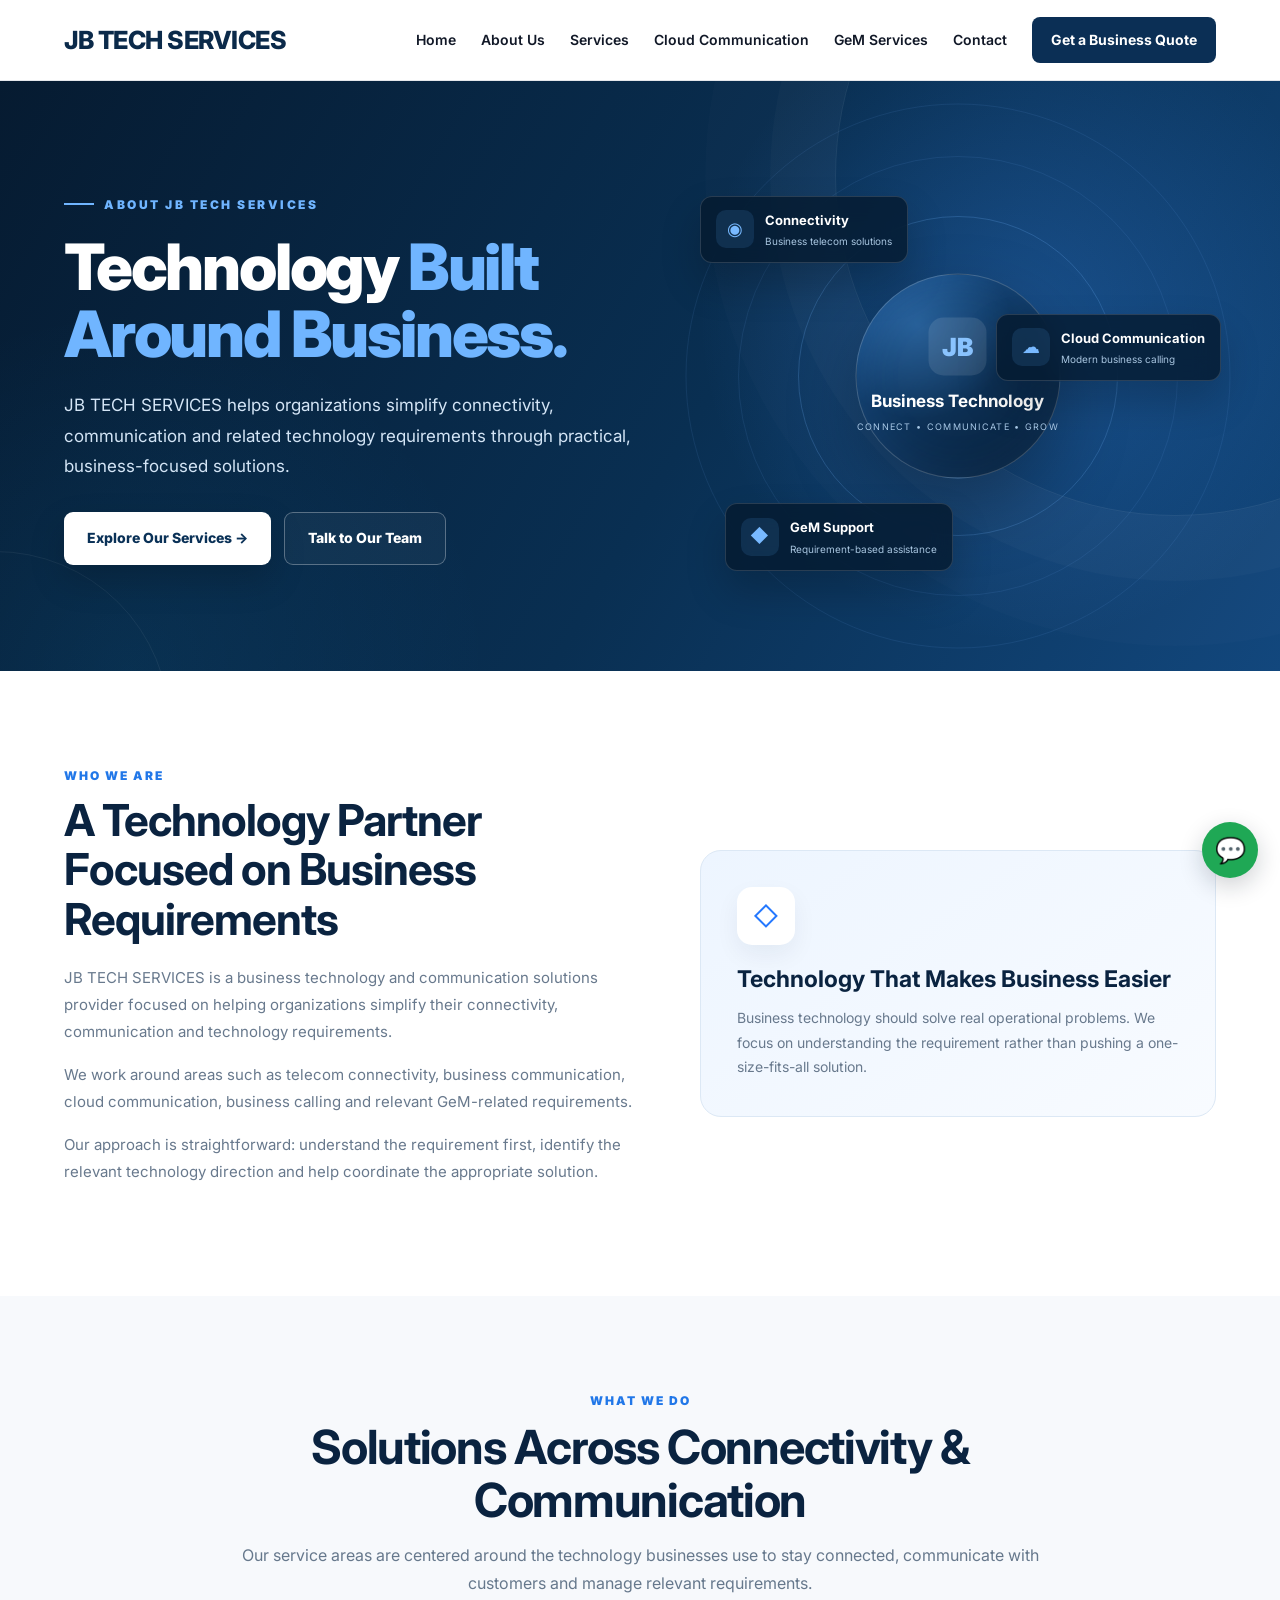
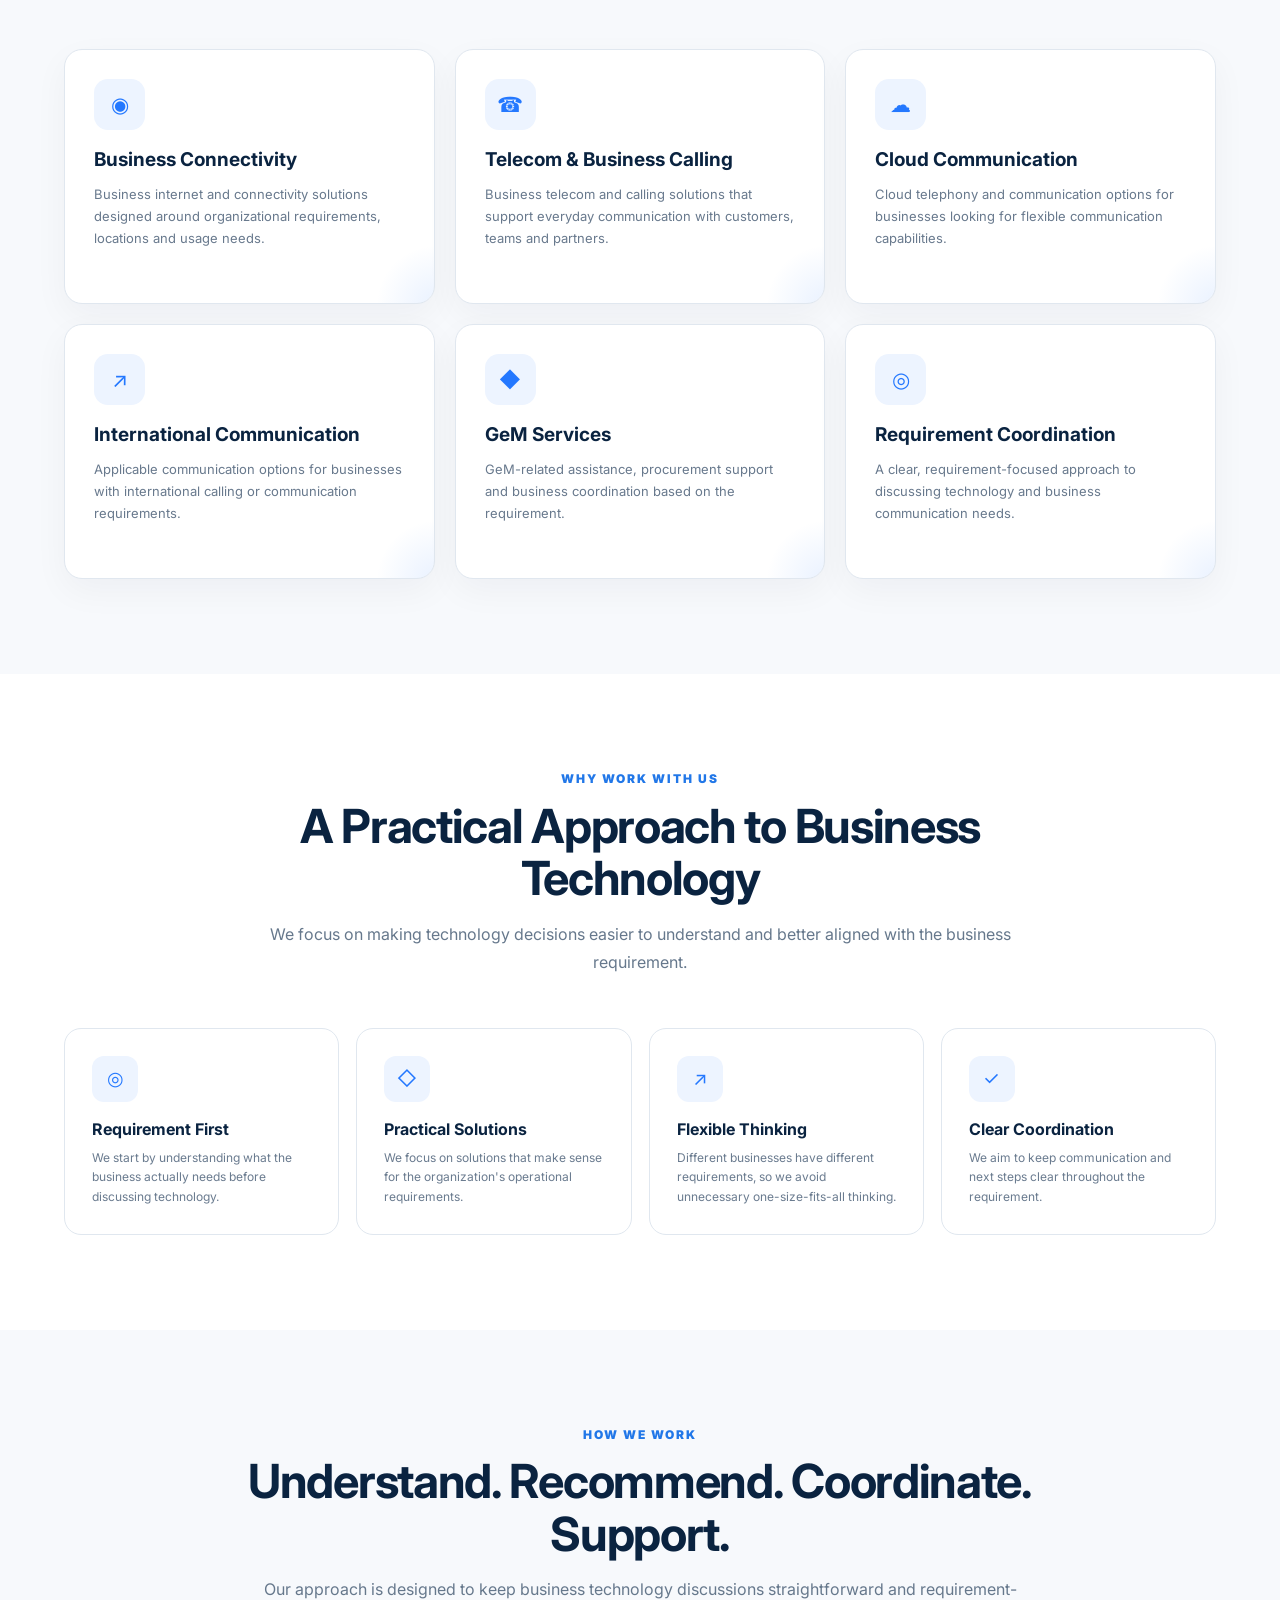
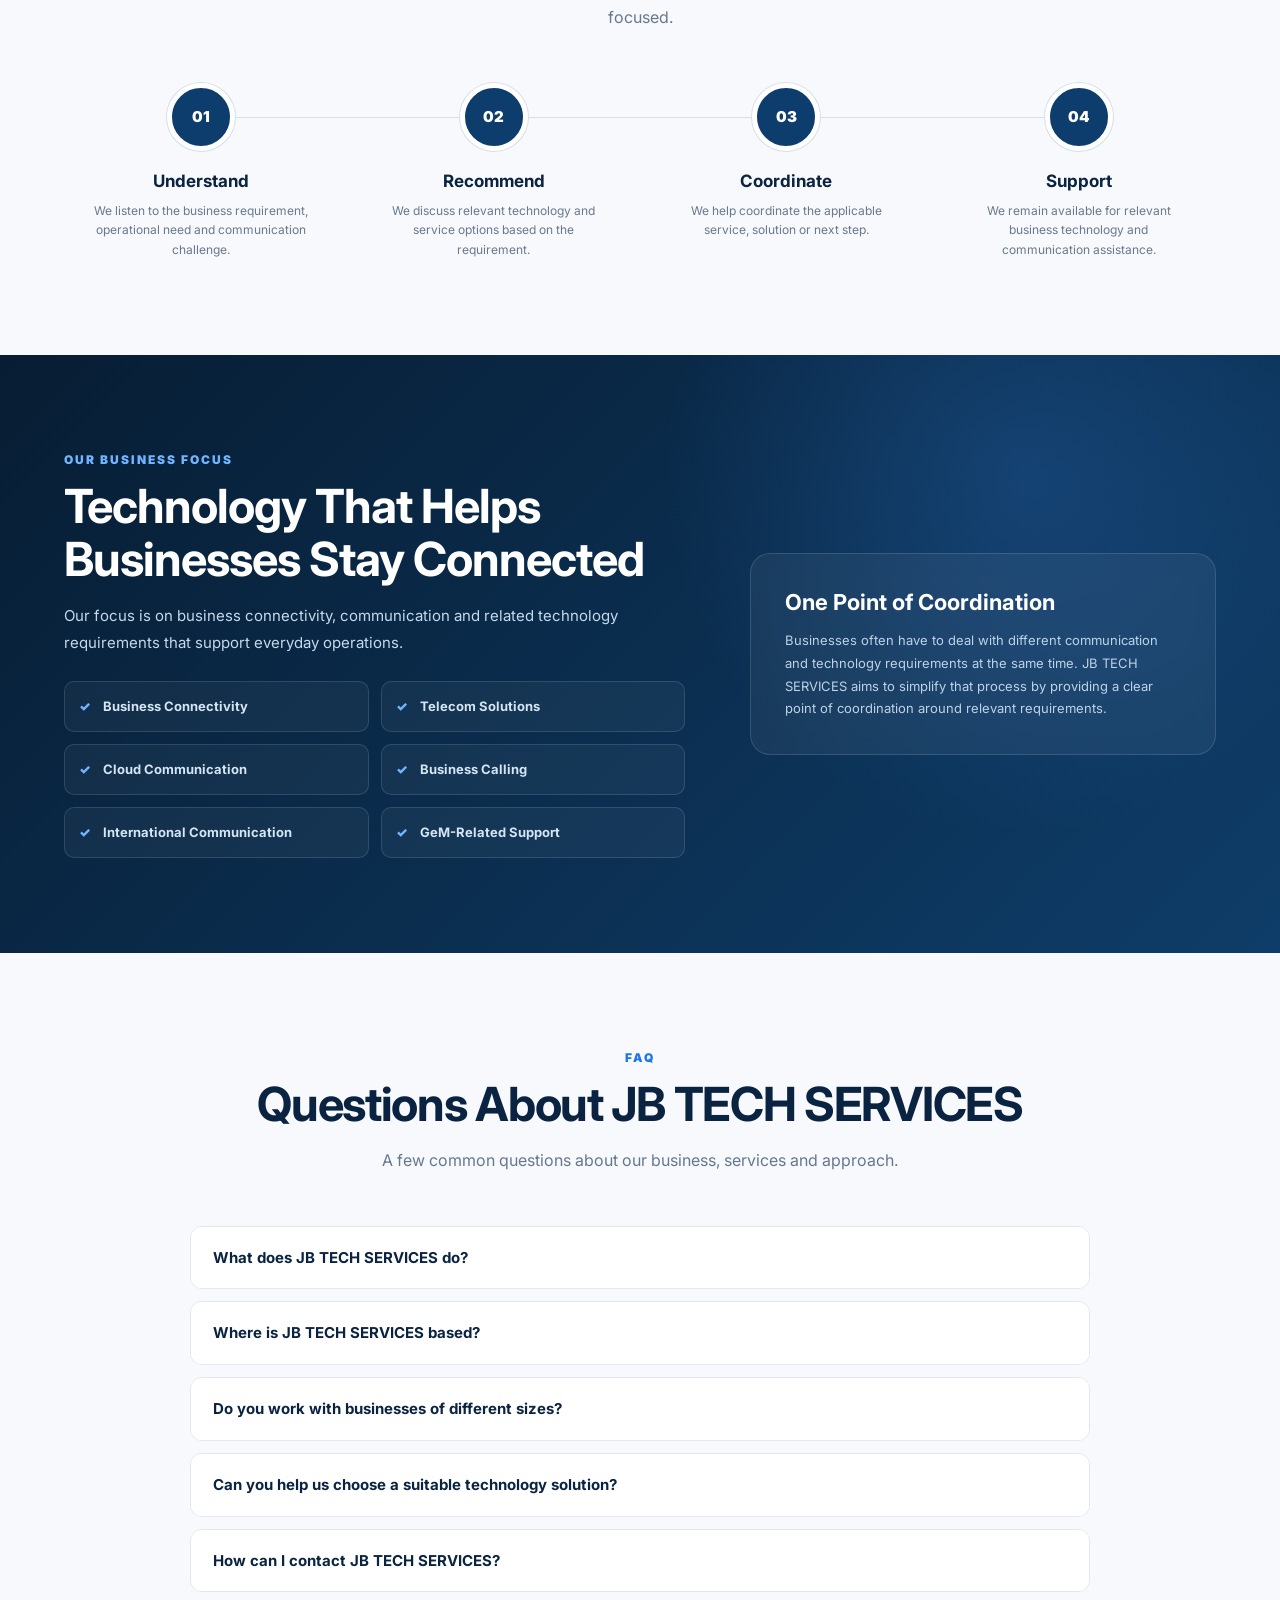
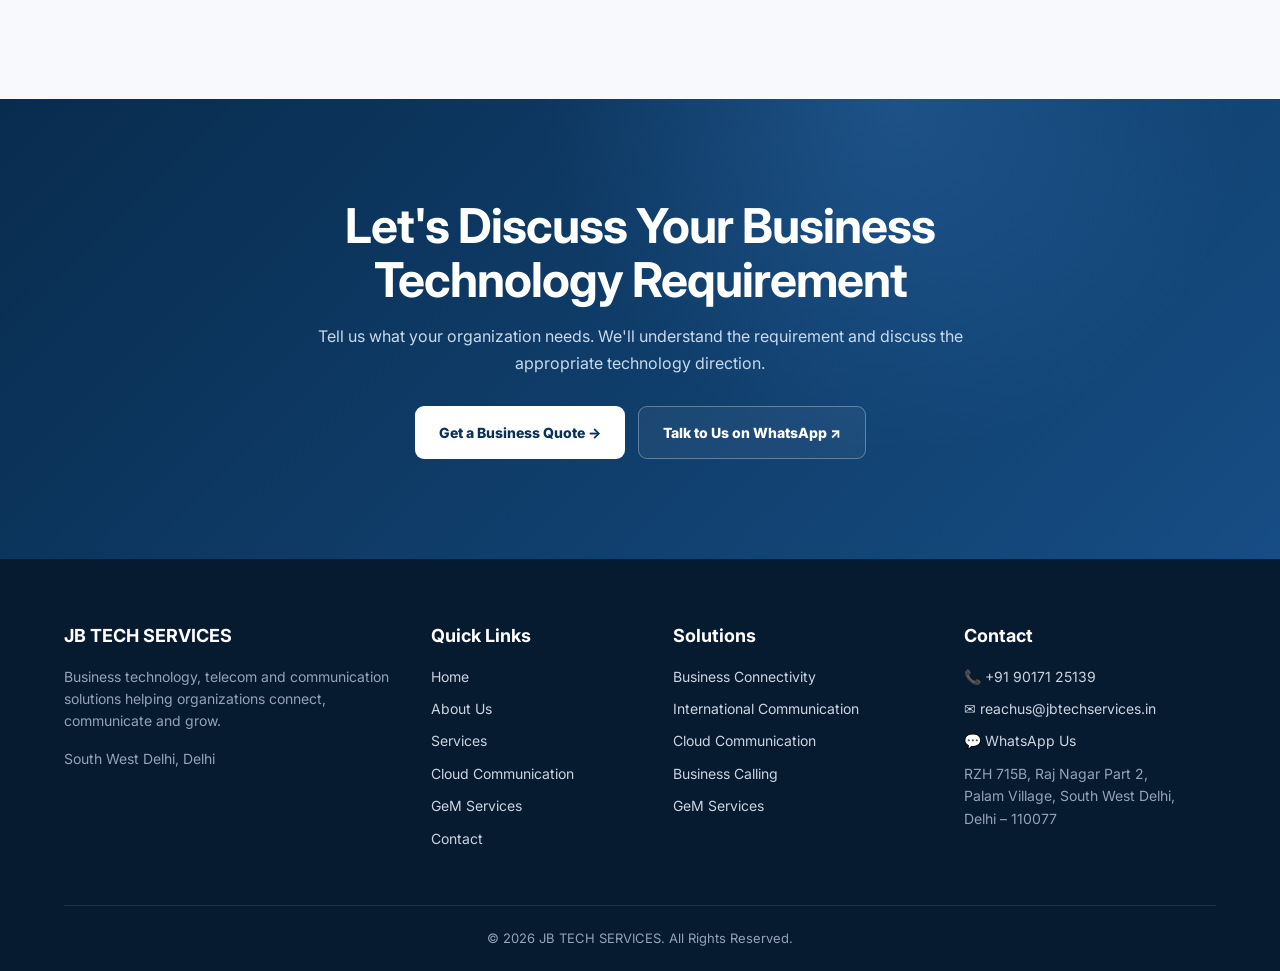
==== commit a49d54e0: "Update about.html" ====
--- a/about.html
+++ b/about.html
@@ -8,17 +8,15 @@
     <meta name="viewport"
           content="width=device-width, initial-scale=1.0">
 
-
-    <!-- =====================================================
-         PRIMARY SEO
-    ====================================================== -->
-
     <title>
-        About JB TECH SERVICES | Business Telecom & Technology Solutions
+        About JB TECH SERVICES | Business Technology & Telecom Solutions
     </title>
 
     <meta name="description"
-          content="Learn about JB TECH SERVICES, a Delhi-based business technology and communication solutions provider focused on telecom connectivity, cloud communication, business calling and GeM-related support.">
+          content="Learn about JB TECH SERVICES, a Delhi-based business technology and communication solutions provider focused on telecom connectivity, cloud communication, business calling and GeM-related services.">
+
+    <meta name="author"
+          content="JB TECH SERVICES">
 
     <meta name="robots"
           content="index, follow">
@@ -27,26 +25,13 @@
           href="https://jbtechservices.in/about.html">
 
 
-    <!-- =====================================================
-         WEBSITE INFORMATION
-    ====================================================== -->
-
-    <meta name="author"
-          content="JB TECH SERVICES">
-
-    <meta name="theme-color"
-          content="#0b2d4f">
-
-
-    <!-- =====================================================
-         OPEN GRAPH
-    ====================================================== -->
+    <!-- OPEN GRAPH -->
 
     <meta property="og:title"
-          content="About JB TECH SERVICES | Business Telecom & Technology Solutions">
+          content="About JB TECH SERVICES | Business Technology & Telecom Solutions">
 
     <meta property="og:description"
-          content="Learn how JB TECH SERVICES helps businesses with connectivity, telecom, cloud communication, business calling and GeM-related requirements.">
+          content="Learn about JB TECH SERVICES and our business-focused approach to connectivity, telecom, cloud communication, business calling and GeM-related requirements.">
 
     <meta property="og:type"
           content="website">
@@ -57,157 +42,1742 @@
     <meta property="og:site_name"
           content="JB TECH SERVICES">
 
-    <meta property="og:locale"
-          content="en_IN">
-
-
-    <!-- =====================================================
-         TWITTER / SOCIAL SHARING
-    ====================================================== -->
-
-    <meta name="twitter:card"
-          content="summary">
-
-    <meta name="twitter:title"
-          content="About JB TECH SERVICES | Business Telecom & Technology Solutions">
-
-    <meta name="twitter:description"
-          content="JB TECH SERVICES helps businesses with telecom connectivity, cloud communication, business calling and GeM-related requirements.">
-
-
-    <!-- =====================================================
-         ORGANIZATION STRUCTURED DATA
-    ====================================================== -->
-
-    <script type="application/ld+json">
-    {
-        "@context": "https://schema.org",
-        "@type": "Organization",
-        "@id": "https://jbtechservices.in/#organization",
-        "name": "JB TECH SERVICES",
-        "url": "https://jbtechservices.in/",
-        "description": "Business technology and communication solutions provider focused on telecom connectivity, cloud communication, business calling and GeM-related support.",
-        "telephone": "+91-9017125139",
-        "email": "reachus@jbtechservices.in",
-        "address": {
-            "@type": "PostalAddress",
-            "streetAddress": "RZH 715B, Raj Nagar Part 2, Palam Village",
-            "addressLocality": "South West Delhi",
-            "addressRegion": "Delhi",
-            "postalCode": "110077",
-            "addressCountry": "IN"
-        },
-        "areaServed": {
-            "@type": "City",
-            "name": "Delhi"
-        }
-    }
-    </script>
-
-
-    <!-- =====================================================
-         WEBPAGE STRUCTURED DATA
-    ====================================================== -->
+    <meta name="theme-color"
+          content="#0a2d4f">
+
+
+    <!-- STRUCTURED DATA -->
 
     <script type="application/ld+json">
     {
         "@context": "https://schema.org",
         "@type": "AboutPage",
-        "@id": "https://jbtechservices.in/about.html#aboutpage",
         "name": "About JB TECH SERVICES",
         "url": "https://jbtechservices.in/about.html",
-        "description": "About JB TECH SERVICES and its business technology, telecom, cloud communication and GeM-related solutions.",
-        "isPartOf": {
-            "@type": "WebSite",
+        "description": "About JB TECH SERVICES, a business technology and communication solutions provider.",
+        "mainEntity": {
+            "@type": "Organization",
             "name": "JB TECH SERVICES",
-            "url": "https://jbtechservices.in/"
-        },
-        "about": {
-            "@id": "https://jbtechservices.in/#organization"
+            "url": "https://jbtechservices.in/",
+            "telephone": "+91-9017125139",
+            "email": "reachus@jbtechservices.in",
+            "address": {
+                "@type": "PostalAddress",
+                "streetAddress": "RZH 715B, Raj Nagar Part 2, Palam Village",
+                "addressLocality": "South West Delhi",
+                "addressRegion": "Delhi",
+                "postalCode": "110077",
+                "addressCountry": "IN"
+            }
         }
     }
     </script>
 
 
-    <!-- =====================================================
-         MAIN WEBSITE STYLESHEET
-    ====================================================== -->
-
     <link rel="stylesheet"
           href="style.css">
 
+
+    <!-- =====================================================
+         ABOUT PAGE DESIGN
+    ====================================================== -->
+
+    <style>
+
+        /* =====================================================
+           BASE
+        ====================================================== */
+
+        .about-page {
+            overflow-x: hidden;
+        }
+
+        .about-page *,
+        .about-page *::before,
+        .about-page *::after {
+            box-sizing: border-box;
+        }
+
+
+        /* =====================================================
+           HERO
+        ====================================================== */
+
+        .about-hero {
+            position: relative;
+
+            min-height: 590px;
+
+            display: flex;
+            align-items: center;
+
+            overflow: hidden;
+
+            background:
+                radial-gradient(
+                    circle at 80% 40%,
+                    rgba(61,145,255,0.25),
+                    transparent 30%
+                ),
+                radial-gradient(
+                    circle at 10% 100%,
+                    rgba(26,177,255,0.08),
+                    transparent 28%
+                ),
+                linear-gradient(
+                    120deg,
+                    #061b31 0%,
+                    #092f52 55%,
+                    #12477d 100%
+                );
+
+            color: #ffffff;
+        }
+
+
+        .about-hero::before {
+            content: "";
+
+            position: absolute;
+
+            width: 680px;
+            height: 680px;
+
+            right: -235px;
+            top: -245px;
+
+            border:
+                1px solid rgba(255,255,255,0.08);
+
+            border-radius: 50%;
+
+            box-shadow:
+                0 0 0 65px rgba(255,255,255,0.018),
+                0 0 0 130px rgba(255,255,255,0.012);
+
+            pointer-events: none;
+        }
+
+
+        .about-hero::after {
+            content: "";
+
+            position: absolute;
+
+            width: 350px;
+            height: 350px;
+
+            left: -180px;
+            bottom: -230px;
+
+            border:
+                1px solid rgba(255,255,255,0.06);
+
+            border-radius: 50%;
+        }
+
+
+        .about-hero .container {
+            position: relative;
+
+            z-index: 3;
+        }
+
+
+        .about-hero-grid {
+            display: grid;
+
+            grid-template-columns:
+                minmax(0, 1.05fr)
+                minmax(400px, 0.95fr);
+
+            gap: 65px;
+
+            align-items: center;
+        }
+
+
+        .about-hero-content {
+            padding: 75px 0;
+        }
+
+
+        .about-kicker {
+            display: inline-flex;
+
+            align-items: center;
+
+            gap: 10px;
+
+            margin-bottom: 19px;
+
+            color: #70b5ff;
+
+            font-size: 12px;
+
+            font-weight: 900;
+
+            letter-spacing: 2.5px;
+
+            text-transform: uppercase;
+        }
+
+
+        .about-kicker::before {
+            content: "";
+
+            width: 30px;
+            height: 2px;
+
+            background: #70b5ff;
+        }
+
+
+        .about-hero h1 {
+            margin: 0 0 23px;
+
+            color: #ffffff;
+
+            font-size:
+                clamp(42px, 5vw, 64px);
+
+            line-height: 1.05;
+
+            letter-spacing: -2.2px;
+
+            font-weight: 850;
+        }
+
+
+        .about-hero h1 span {
+            color: #70b5ff;
+        }
+
+
+        .about-hero-text {
+            max-width: 650px;
+
+            margin: 0 0 30px;
+
+            color: #d4e5f6;
+
+            font-size: 17px;
+
+            line-height: 1.8;
+        }
+
+
+        .about-hero-buttons {
+            display: flex;
+
+            flex-wrap: wrap;
+
+            gap: 13px;
+        }
+
+
+        .about-btn-primary,
+        .about-btn-outline {
+            min-height: 53px;
+
+            padding: 0 23px;
+
+            display: inline-flex;
+
+            align-items: center;
+            justify-content: center;
+
+            border-radius: 9px;
+
+            text-decoration: none;
+
+            font-size: 14px;
+
+            font-weight: 800;
+
+            transition:
+                transform 0.25s ease,
+                box-shadow 0.25s ease,
+                background 0.25s ease;
+        }
+
+
+        .about-btn-primary {
+            background: #ffffff;
+
+            color: #0a3157 !important;
+
+            box-shadow:
+                0 15px 35px rgba(0,0,0,0.18);
+        }
+
+
+        .about-btn-primary:hover {
+            transform: translateY(-3px);
+
+            box-shadow:
+                0 20px 42px rgba(0,0,0,0.25);
+        }
+
+
+        .about-btn-outline {
+            border:
+                1px solid rgba(255,255,255,0.30);
+
+            background:
+                rgba(255,255,255,0.04);
+
+            color: #ffffff !important;
+        }
+
+
+        .about-btn-outline:hover {
+            transform: translateY(-3px);
+
+            background:
+                rgba(255,255,255,0.10);
+        }
+
+
+        /* =====================================================
+           HERO VISUAL
+        ====================================================== */
+
+        .about-visual {
+            position: relative;
+
+            min-height: 445px;
+        }
+
+
+        .about-visual-ring {
+            position: absolute;
+
+            left: 50%;
+            top: 50%;
+
+            transform:
+                translate(-50%, -50%);
+
+            width: 320px;
+            height: 320px;
+
+            border:
+                1px solid rgba(114,180,255,0.22);
+
+            border-radius: 50%;
+        }
+
+
+        .about-visual-ring::before,
+        .about-visual-ring::after {
+            content: "";
+
+            position: absolute;
+
+            left: 50%;
+            top: 50%;
+
+            transform:
+                translate(-50%, -50%);
+
+            border:
+                1px solid rgba(114,180,255,0.10);
+
+            border-radius: 50%;
+        }
+
+
+        .about-visual-ring::before {
+            width: 440px;
+            height: 440px;
+        }
+
+
+        .about-visual-ring::after {
+            width: 545px;
+            height: 545px;
+        }
+
+
+        .about-visual-core {
+            position: absolute;
+
+            left: 50%;
+            top: 50%;
+
+            transform:
+                translate(-50%, -50%);
+
+            width: 205px;
+            height: 205px;
+
+            display: flex;
+
+            flex-direction: column;
+
+            align-items: center;
+            justify-content: center;
+
+            text-align: center;
+
+            border:
+                1px solid rgba(255,255,255,0.20);
+
+            border-radius: 50%;
+
+            background:
+                radial-gradient(
+                    circle at 30% 25%,
+                    rgba(96,176,255,0.30),
+                    transparent 45%
+                ),
+                linear-gradient(
+                    145deg,
+                    #144a82,
+                    #071d34
+                );
+
+            box-shadow:
+                0 30px 70px rgba(0,0,0,0.28),
+                inset 0 0 45px rgba(77,154,255,0.10);
+
+            z-index: 3;
+
+            animation:
+                aboutCoreFloat 5s ease-in-out infinite;
+        }
+
+
+        @keyframes aboutCoreFloat {
+
+            0%,
+            100% {
+                transform:
+                    translate(-50%, -50%)
+                    translateY(0);
+            }
+
+            50% {
+                transform:
+                    translate(-50%, -50%)
+                    translateY(-8px);
+            }
+        }
+
+
+        .about-core-mark {
+            width: 58px;
+            height: 58px;
+
+            margin-bottom: 12px;
+
+            display: flex;
+
+            align-items: center;
+            justify-content: center;
+
+            border-radius: 15px;
+
+            background:
+                rgba(255,255,255,0.10);
+
+            color: #8ac4ff;
+
+            font-size: 25px;
+
+            font-weight: 900;
+        }
+
+
+        .about-visual-core strong {
+            color: #ffffff;
+
+            font-size: 17px;
+        }
+
+
+        .about-visual-core span {
+            margin-top: 5px;
+
+            color: #a9c9e7;
+
+            font-size: 9px;
+
+            letter-spacing: 1.3px;
+
+            text-transform: uppercase;
+        }
+
+
+        .about-floating-card {
+            position: absolute;
+
+            z-index: 5;
+
+            display: flex;
+
+            align-items: center;
+
+            gap: 11px;
+
+            min-width: 195px;
+
+            padding: 13px 15px;
+
+            border:
+                1px solid rgba(255,255,255,0.14);
+
+            border-radius: 12px;
+
+            background:
+                rgba(5,25,46,0.78);
+
+            backdrop-filter: blur(12px);
+
+            box-shadow:
+                0 20px 40px rgba(0,0,0,0.20);
+
+            animation:
+                aboutFloat 4.5s ease-in-out infinite;
+        }
+
+
+        .about-floating-icon {
+            width: 38px;
+            height: 38px;
+
+            flex: 0 0 38px;
+
+            display: flex;
+
+            align-items: center;
+            justify-content: center;
+
+            border-radius: 10px;
+
+            background:
+                rgba(90,166,255,0.13);
+
+            color: #78b9ff;
+
+            font-size: 18px;
+        }
+
+
+        .about-floating-card strong {
+            display: block;
+
+            color: #ffffff;
+
+            font-size: 13px;
+        }
+
+
+        .about-floating-card small {
+            display: block;
+
+            margin-top: 3px;
+
+            color: #a8c5df;
+
+            font-size: 10px;
+        }
+
+
+        .about-float-one {
+            left: 0;
+            top: 42px;
+
+            animation-delay: -0.7s;
+        }
+
+
+        .about-float-two {
+            right: -5px;
+            top: 160px;
+
+            animation-delay: -2s;
+        }
+
+
+        .about-float-three {
+            left: 25px;
+            bottom: 28px;
+
+            animation-delay: -3.1s;
+        }
+
+
+        @keyframes aboutFloat {
+
+            0%,
+            100% {
+                transform: translateY(0);
+            }
+
+            50% {
+                transform: translateY(-9px);
+            }
+        }
+
+
+        /* =====================================================
+           SECTIONS
+        ====================================================== */
+
+        .about-section {
+            padding: 95px 0;
+        }
+
+
+        .about-section-white {
+            background: #ffffff;
+        }
+
+
+        .about-section-soft {
+            background: #f7f9fc;
+        }
+
+
+        .about-section-heading {
+            max-width: 800px;
+
+            margin:
+                0 auto 52px;
+
+            text-align: center;
+        }
+
+
+        .about-section-label {
+            display: block;
+
+            margin-bottom: 11px;
+
+            color: #2177e8;
+
+            font-size: 12px;
+
+            font-weight: 900;
+
+            letter-spacing: 2px;
+
+            text-transform: uppercase;
+        }
+
+
+        .about-section-heading h2 {
+            margin: 0 0 15px;
+
+            color: #0a2340;
+
+            font-size:
+                clamp(31px, 4vw, 47px);
+
+            line-height: 1.12;
+
+            letter-spacing: -1.3px;
+        }
+
+
+        .about-section-heading p {
+            margin: 0;
+
+            color: #66788c;
+
+            font-size: 16px;
+
+            line-height: 1.75;
+        }
+
+
+        /* =====================================================
+           COMPANY INTRO
+        ====================================================== */
+
+        .about-intro-grid {
+            display: grid;
+
+            grid-template-columns:
+                minmax(0, 1.05fr)
+                minmax(340px, 0.95fr);
+
+            gap: 65px;
+
+            align-items: center;
+        }
+
+
+        .about-intro-copy h2 {
+            margin: 0 0 20px;
+
+            color: #0a2340;
+
+            font-size:
+                clamp(31px, 3.5vw, 44px);
+
+            line-height: 1.12;
+
+            letter-spacing: -1px;
+        }
+
+
+        .about-intro-copy p {
+            margin: 0 0 16px;
+
+            color: #68798d;
+
+            font-size: 15px;
+
+            line-height: 1.8;
+        }
+
+
+        .about-intro-panel {
+            padding: 36px;
+
+            border-radius: 21px;
+
+            background:
+                linear-gradient(
+                    145deg,
+                    #edf5ff,
+                    #f8fbff
+                );
+
+            border:
+                1px solid #dce8f5;
+        }
+
+
+        .about-intro-icon {
+            width: 58px;
+            height: 58px;
+
+            margin-bottom: 20px;
+
+            display: flex;
+
+            align-items: center;
+            justify-content: center;
+
+            border-radius: 15px;
+
+            background: #ffffff;
+
+            color: #2478ff;
+
+            font-size: 25px;
+
+            box-shadow:
+                0 10px 25px rgba(15,35,60,0.06);
+        }
+
+
+        .about-intro-panel h3 {
+            margin: 0 0 11px;
+
+            color: #0a2340;
+
+            font-size: 23px;
+        }
+
+
+        .about-intro-panel p {
+            margin: 0;
+
+            color: #68798d;
+
+            font-size: 14px;
+
+            line-height: 1.75;
+        }
+
+
+        /* =====================================================
+           CAPABILITIES
+        ====================================================== */
+
+        .about-capability-grid {
+            display: grid;
+
+            grid-template-columns:
+                repeat(3, 1fr);
+
+            gap: 20px;
+        }
+
+
+        .about-capability {
+            position: relative;
+
+            min-height: 255px;
+
+            padding: 29px;
+
+            overflow: hidden;
+
+            border:
+                1px solid #e0e7ef;
+
+            border-radius: 18px;
+
+            background: #ffffff;
+
+            box-shadow:
+                0 12px 35px rgba(15,23,42,0.045);
+
+            transition:
+                transform 0.3s ease,
+                box-shadow 0.3s ease,
+                border-color 0.3s ease;
+        }
+
+
+        .about-capability:hover {
+            transform: translateY(-7px);
+
+            border-color: #c3dbf8;
+
+            box-shadow:
+                0 24px 48px rgba(15,35,60,0.10);
+        }
+
+
+        .about-capability::after {
+            content: "";
+
+            position: absolute;
+
+            width: 125px;
+            height: 125px;
+
+            right: -65px;
+            bottom: -65px;
+
+            border-radius: 50%;
+
+            background:
+                radial-gradient(
+                    circle,
+                    rgba(36,120,255,0.10),
+                    transparent 68%
+                );
+        }
+
+
+        .about-capability-icon {
+            width: 51px;
+            height: 51px;
+
+            margin-bottom: 18px;
+
+            display: flex;
+
+            align-items: center;
+            justify-content: center;
+
+            border-radius: 14px;
+
+            background: #edf4ff;
+
+            color: #2478ff;
+
+            font-size: 21px;
+        }
+
+
+        .about-capability h3 {
+            margin: 0 0 10px;
+
+            color: #0a2340;
+
+            font-size: 19px;
+        }
+
+
+        .about-capability p {
+            margin: 0;
+
+            color: #68798d;
+
+            font-size: 13px;
+
+            line-height: 1.7;
+        }
+
+
+        /* =====================================================
+           WHY JB TECH SERVICES
+        ====================================================== */
+
+        .about-why-grid {
+            display: grid;
+
+            grid-template-columns:
+                repeat(4, 1fr);
+
+            gap: 17px;
+        }
+
+
+        .about-why-card {
+            padding: 27px;
+
+            border:
+                1px solid #e0e7ef;
+
+            border-radius: 17px;
+
+            background: #ffffff;
+
+            transition:
+                transform 0.3s ease,
+                box-shadow 0.3s ease;
+        }
+
+
+        .about-why-card:hover {
+            transform: translateY(-6px);
+
+            box-shadow:
+                0 20px 40px rgba(15,23,42,0.08);
+        }
+
+
+        .about-why-icon {
+            width: 46px;
+            height: 46px;
+
+            margin-bottom: 17px;
+
+            display: flex;
+
+            align-items: center;
+            justify-content: center;
+
+            border-radius: 12px;
+
+            background: #edf4ff;
+
+            color: #2478ff;
+
+            font-size: 19px;
+        }
+
+
+        .about-why-card h3 {
+            margin: 0 0 8px;
+
+            color: #0a2340;
+
+            font-size: 16px;
+        }
+
+
+        .about-why-card p {
+            margin: 0;
+
+            color: #6a7b8f;
+
+            font-size: 12px;
+
+            line-height: 1.65;
+        }
+
+
+        /* =====================================================
+           APPROACH
+        ====================================================== */
+
+        .about-process {
+            display: grid;
+
+            grid-template-columns:
+                repeat(4, 1fr);
+
+            gap: 18px;
+
+            position: relative;
+        }
+
+
+        .about-process::before {
+            content: "";
+
+            position: absolute;
+
+            left: 12%;
+            right: 12%;
+
+            top: 34px;
+
+            height: 1px;
+
+            background: #d6e0ea;
+        }
+
+
+        .about-process-step {
+            position: relative;
+
+            z-index: 2;
+
+            text-align: center;
+        }
+
+
+        .about-process-number {
+            width: 68px;
+            height: 68px;
+
+            margin:
+                0 auto 19px;
+
+            display: flex;
+
+            align-items: center;
+            justify-content: center;
+
+            border:
+                5px solid #ffffff;
+
+            border-radius: 50%;
+
+            background: #0c3d6c;
+
+            color: #ffffff;
+
+            font-size: 15px;
+
+            font-weight: 900;
+
+            box-shadow:
+                0 0 0 1px #d4dfeb;
+        }
+
+
+        .about-process-step h3 {
+            margin: 0 0 8px;
+
+            color: #0a2340;
+
+            font-size: 17px;
+        }
+
+
+        .about-process-step p {
+            max-width: 215px;
+
+            margin: 0 auto;
+
+            color: #68798d;
+
+            font-size: 12px;
+
+            line-height: 1.65;
+        }
+
+
+        /* =====================================================
+           BUSINESS FOCUS
+        ====================================================== */
+
+        .about-focus {
+            position: relative;
+
+            overflow: hidden;
+
+            background:
+                radial-gradient(
+                    circle at 80% 20%,
+                    rgba(60,143,248,0.19),
+                    transparent 32%
+                ),
+                linear-gradient(
+                    135deg,
+                    #071d33,
+                    #0e3d69
+                );
+
+            color: #ffffff;
+        }
+
+
+        .about-focus-grid {
+            display: grid;
+
+            grid-template-columns:
+                minmax(0, 1fr)
+                minmax(300px, 0.75fr);
+
+            gap: 65px;
+
+            align-items: center;
+        }
+
+
+        .about-focus-copy .about-section-label {
+            color: #70b5ff;
+        }
+
+
+        .about-focus-copy h2 {
+            margin: 0 0 17px;
+
+            color: #ffffff;
+
+            font-size:
+                clamp(31px, 4vw, 47px);
+
+            line-height: 1.12;
+
+            letter-spacing: -1px;
+        }
+
+
+        .about-focus-copy p {
+            margin: 0;
+
+            color: #c6d9ec;
+
+            font-size: 15px;
+
+            line-height: 1.8;
+        }
+
+
+        .about-focus-list {
+            display: grid;
+
+            grid-template-columns:
+                repeat(2, 1fr);
+
+            gap: 12px;
+
+            margin: 25px 0 0;
+
+            padding: 0;
+
+            list-style: none;
+        }
+
+
+        .about-focus-list li {
+            position: relative;
+
+            padding: 14px 15px 14px 38px;
+
+            border:
+                1px solid rgba(255,255,255,0.12);
+
+            border-radius: 10px;
+
+            background:
+                rgba(255,255,255,0.045);
+
+            color: #d5e5f4;
+
+            font-size: 13px;
+
+            font-weight: 700;
+        }
+
+
+        .about-focus-list li::before {
+            content: "✓";
+
+            position: absolute;
+
+            left: 14px;
+
+            color: #70b5ff;
+
+            font-weight: 900;
+        }
+
+
+        .about-focus-panel {
+            padding: 34px;
+
+            border:
+                1px solid rgba(255,255,255,0.13);
+
+            border-radius: 20px;
+
+            background:
+                rgba(255,255,255,0.055);
+
+            backdrop-filter: blur(10px);
+        }
+
+
+        .about-focus-panel h3 {
+            margin: 0 0 13px;
+
+            color: #ffffff;
+
+            font-size: 22px;
+        }
+
+
+        .about-focus-panel p {
+            margin: 0;
+
+            color: #bdd3e7;
+
+            font-size: 13px;
+
+            line-height: 1.75;
+        }
+
+
+        /* =====================================================
+           FAQ
+        ====================================================== */
+
+        .about-faq-section {
+            background: #f7f9fc;
+        }
+
+
+        .about-faq-list {
+            max-width: 900px;
+
+            margin: 0 auto;
+        }
+
+
+        .about-faq-item {
+            margin-bottom: 12px;
+
+            overflow: hidden;
+
+            border:
+                1px solid #e0e7ef;
+
+            border-radius: 12px;
+
+            background: #ffffff;
+        }
+
+
+        .about-faq-question {
+            width: 100%;
+
+            padding: 20px 22px;
+
+            display: flex;
+
+            align-items: center;
+            justify-content: space-between;
+
+            gap: 20px;
+
+            border: 0;
+
+            background: #ffffff;
+
+            color: #0a2340;
+
+            text-align: left;
+
+            cursor: pointer;
+        }
+
+
+        .about-faq-question:hover {
+            background: #f9fbff;
+        }
+
+
+        .about-faq-question strong {
+            display: block !important;
+
+            color: #0a2340;
+
+            font-size: 15px;
+
+            line-height: 1.45;
+        }
+
+
+        .about-faq-chevron {
+            display: flex !important;
+
+            flex: 0 0 25px;
+
+            width: 25px;
+            height: 25px;
+
+            align-items: center;
+            justify-content: center;
+
+            color: #2478ff;
+
+            font-size: 21px;
+
+            transition:
+                transform 0.25s ease;
+        }
+
+
+        .about-faq-question[aria-expanded="true"]
+        .about-faq-chevron {
+            transform: rotate(180deg);
+        }
+
+
+        .about-faq-question::after {
+            content: none !important;
+
+            display: none !important;
+        }
+
+
+        .about-faq-answer {
+            padding: 0 22px 20px;
+
+            color: #68798d;
+
+            font-size: 13px;
+
+            line-height: 1.75;
+        }
+
+
+        .about-faq-answer p {
+            margin: 0;
+        }
+
+
+        /* =====================================================
+           CTA
+        ====================================================== */
+
+        .about-final-cta {
+            position: relative;
+
+            overflow: hidden;
+
+            padding: 100px 0;
+
+            background:
+                radial-gradient(
+                    circle at 70% 0%,
+                    rgba(88,166,255,0.20),
+                    transparent 35%
+                ),
+                linear-gradient(
+                    135deg,
+                    #082c4e,
+                    #164d84
+                );
+
+            text-align: center;
+        }
+
+
+        .about-final-cta h2 {
+            max-width: 790px;
+
+            margin:
+                0 auto 16px;
+
+            color: #ffffff;
+
+            font-size:
+                clamp(32px, 4vw, 48px);
+
+            line-height: 1.12;
+
+            letter-spacing: -1px;
+        }
+
+
+        .about-final-cta p {
+            max-width: 650px;
+
+            margin: 0 auto;
+
+            color: #c8dbed;
+
+            font-size: 16px;
+
+            line-height: 1.7;
+        }
+
+
+        .about-final-buttons {
+            display: flex;
+
+            justify-content: center;
+
+            flex-wrap: wrap;
+
+            gap: 13px;
+
+            margin-top: 29px;
+        }
+
+
+        .about-white-btn,
+        .about-whatsapp-btn {
+            min-height: 53px;
+
+            padding: 0 24px;
+
+            display: inline-flex;
+
+            align-items: center;
+            justify-content: center;
+
+            border-radius: 9px;
+
+            text-decoration: none;
+
+            font-size: 14px;
+
+            font-weight: 800;
+        }
+
+
+        .about-white-btn {
+            background: #ffffff;
+
+            color: #0a3157 !important;
+        }
+
+
+        .about-whatsapp-btn {
+            border:
+                1px solid rgba(255,255,255,0.30);
+
+            background:
+                rgba(255,255,255,0.05);
+
+            color: #ffffff !important;
+        }
+
+
+        /* =====================================================
+           RESPONSIVE
+        ====================================================== */
+
+        @media (max-width: 1050px) {
+
+            .about-hero-grid {
+                grid-template-columns: 1fr;
+            }
+
+            .about-hero-content {
+                max-width: 780px;
+
+                margin: 0 auto;
+
+                text-align: center;
+            }
+
+            .about-kicker {
+                justify-content: center;
+            }
+
+            .about-hero-text {
+                margin-left: auto;
+                margin-right: auto;
+            }
+
+            .about-hero-buttons {
+                justify-content: center;
+            }
+
+            .about-visual {
+                max-width: 620px;
+
+                width: 100%;
+
+                margin: 0 auto;
+            }
+
+            .about-why-grid {
+                grid-template-columns:
+                    repeat(2, 1fr);
+            }
+
+            .about-process {
+                grid-template-columns:
+                    repeat(2, 1fr);
+            }
+
+            .about-process::before {
+                display: none;
+            }
+
+        }
+
+
+        @media (max-width: 850px) {
+
+            .about-intro-grid,
+            .about-focus-grid {
+                grid-template-columns: 1fr;
+
+                gap: 45px;
+            }
+
+            .about-capability-grid {
+                grid-template-columns:
+                    repeat(2, 1fr);
+            }
+
+        }
+
+
+        @media (max-width: 650px) {
+
+            .about-hero {
+                min-height: 700px;
+            }
+
+            .about-hero-content {
+                padding: 60px 0 20px;
+            }
+
+            .about-hero h1 {
+                font-size: 40px;
+
+                letter-spacing: -1.4px;
+            }
+
+            .about-hero-text {
+                font-size: 15px;
+            }
+
+            .about-hero-buttons {
+                flex-direction: column;
+
+                align-items: stretch;
+            }
+
+            .about-hero-buttons a {
+                width: 100%;
+            }
+
+            .about-visual {
+                min-height: 350px;
+            }
+
+            .about-visual-ring {
+                width: 245px;
+                height: 245px;
+            }
+
+            .about-visual-ring::before {
+                width: 330px;
+                height: 330px;
+            }
+
+            .about-visual-ring::after {
+                width: 405px;
+                height: 405px;
+            }
+
+            .about-visual-core {
+                width: 160px;
+                height: 160px;
+            }
+
+            .about-core-mark {
+                width: 45px;
+                height: 45px;
+
+                font-size: 20px;
+            }
+
+            .about-visual-core strong {
+                font-size: 13px;
+            }
+
+            .about-visual-core span {
+                font-size: 7px;
+            }
+
+            .about-floating-card {
+                min-width: 150px;
+
+                padding: 10px;
+            }
+
+            .about-floating-card strong {
+                font-size: 11px;
+            }
+
+            .about-floating-card small {
+                display: none;
+            }
+
+            .about-floating-icon {
+                width: 32px;
+                height: 32px;
+
+                flex-basis: 32px;
+
+                font-size: 15px;
+            }
+
+            .about-float-one {
+                left: 0;
+                top: 12px;
+            }
+
+            .about-float-two {
+                right: 0;
+                top: 112px;
+            }
+
+            .about-float-three {
+                left: 0;
+                bottom: 8px;
+            }
+
+            .about-section {
+                padding: 72px 0;
+            }
+
+            .about-capability-grid,
+            .about-why-grid,
+            .about-process {
+                grid-template-columns: 1fr;
+            }
+
+            .about-focus-list {
+                grid-template-columns: 1fr;
+            }
+
+            .about-final-buttons {
+                flex-direction: column;
+
+                align-items: stretch;
+            }
+
+            .about-final-buttons a {
+                width: 100%;
+            }
+
+        }
+
+
+        @media (max-width: 430px) {
+
+            .about-hero h1 {
+                font-size: 35px;
+            }
+
+            .about-visual {
+                min-height: 320px;
+            }
+
+            .about-visual-ring {
+                width: 210px;
+                height: 210px;
+            }
+
+            .about-visual-ring::before {
+                width: 280px;
+                height: 280px;
+            }
+
+            .about-visual-ring::after {
+                width: 350px;
+                height: 350px;
+            }
+
+            .about-visual-core {
+                width: 140px;
+                height: 140px;
+            }
+
+            .about-floating-card {
+                min-width: 135px;
+            }
+
+        }
+
+
+        @media (prefers-reduced-motion: reduce) {
+
+            .about-visual-core,
+            .about-floating-card,
+            .about-capability,
+            .about-why-card {
+                animation: none;
+
+                transition: none;
+            }
+
+        }
+
+    </style>
+
 </head>
 
 
-<body>
+<body class="about-page">
 
 
 <!-- =====================================================
-     NAVIGATION
+     HEADER
 ====================================================== -->
 
 <header class="navbar">
 
     <div class="container nav-container">
 
-
         <a href="index.html"
-           class="logo"
-           aria-label="JB TECH SERVICES Home">
+           class="logo">
 
             JB TECH SERVICES
 
         </a>
 
 
-        <button
-            class="menu-toggle"
-            type="button"
-            aria-label="Open navigation menu"
-            aria-expanded="false">
+        <div class="menu-toggle"
+             aria-label="Open navigation menu"
+             aria-expanded="false">
 
             ☰
 
-        </button>
-
-
-        <nav class="nav-links"
-             aria-label="Main navigation">
-
+        </div>
+
+
+        <nav class="nav-links">
 
             <a href="index.html">
                 Home
             </a>
 
-
-            <a href="about.html"
-               aria-current="page">
-
+            <a href="about.html">
                 About Us
-
             </a>
-
 
             <a href="services.html">
                 Services
             </a>
 
-
             <a href="cloud-communication.html">
                 Cloud Communication
             </a>
 
-
             <a href="gem-services.html">
                 GeM Services
             </a>
 
-
             <a href="contact.html">
                 Contact
             </a>
 
-
             <a href="contact.html"
                class="quote-btn">
 
@@ -215,7 +1785,6 @@
 
             </a>
 
-
         </nav>
 
     </div>
@@ -225,26 +1794,157 @@
 
 
 <!-- =====================================================
-     PAGE HEADER
+     HERO
 ====================================================== -->
 
-<section class="page-header">
+<section class="about-hero">
 
     <div class="container">
 
-
-        <h1>
-            About JB TECH SERVICES
-        </h1>
-
-
-        <p>
-
-            Business technology, telecom and communication
-            solutions for modern organizations.
-
-        </p>
-
+        <div class="about-hero-grid">
+
+
+            <div class="about-hero-content">
+
+                <span class="about-kicker">
+                    About JB TECH SERVICES
+                </span>
+
+
+                <h1>
+
+                    Technology
+                    <span>
+                        Built Around Business.
+                    </span>
+
+                </h1>
+
+
+                <p class="about-hero-text">
+
+                    JB TECH SERVICES helps organizations simplify
+                    connectivity, communication and related
+                    technology requirements through practical,
+                    business-focused solutions.
+
+                </p>
+
+
+                <div class="about-hero-buttons">
+
+                    <a href="services.html"
+                       class="about-btn-primary">
+
+                        Explore Our Services →
+
+                    </a>
+
+
+                    <a href="contact.html"
+                       class="about-btn-outline">
+
+                        Talk to Our Team
+
+                    </a>
+
+                </div>
+
+            </div>
+
+
+            <!-- HERO VISUAL -->
+
+            <div class="about-visual">
+
+
+                <div class="about-visual-ring">
+                </div>
+
+
+                <div class="about-visual-core">
+
+                    <div class="about-core-mark">
+                        JB
+                    </div>
+
+                    <strong>
+                        Business Technology
+                    </strong>
+
+                    <span>
+                        Connect • Communicate • Grow
+                    </span>
+
+                </div>
+
+
+                <div class="about-floating-card about-float-one">
+
+                    <div class="about-floating-icon">
+                        ◉
+                    </div>
+
+                    <div>
+
+                        <strong>
+                            Connectivity
+                        </strong>
+
+                        <small>
+                            Business telecom solutions
+                        </small>
+
+                    </div>
+
+                </div>
+
+
+                <div class="about-floating-card about-float-two">
+
+                    <div class="about-floating-icon">
+                        ☁
+                    </div>
+
+                    <div>
+
+                        <strong>
+                            Cloud Communication
+                        </strong>
+
+                        <small>
+                            Modern business calling
+                        </small>
+
+                    </div>
+
+                </div>
+
+
+                <div class="about-floating-card about-float-three">
+
+                    <div class="about-floating-icon">
+                        ◆
+                    </div>
+
+                    <div>
+
+                        <strong>
+                            GeM Support
+                        </strong>
+
+                        <small>
+                            Requirement-based assistance
+                        </small>
+
+                    </div>
+
+                </div>
+
+
+            </div>
+
+        </div>
 
     </div>
 
@@ -253,120 +1953,85 @@
 
 
 <!-- =====================================================
-     ABOUT COMPANY
+     COMPANY INTRO
 ====================================================== -->
 
-<section class="section section-light">
+<section class="about-section about-section-white">
 
     <div class="container">
 
 
-        <div class="two-column">
-
-
-            <!-- COMPANY INTRODUCTION -->
-
-            <div>
-
-
-                <div class="card-icon">
-                    🏢
+        <div class="about-intro-grid">
+
+
+            <div class="about-intro-copy">
+
+                <span class="about-section-label">
+                    Who We Are
+                </span>
+
+
+                <h2>
+                    A Technology Partner Focused on Business Requirements
+                </h2>
+
+
+                <p>
+
+                    JB TECH SERVICES is a business technology and
+                    communication solutions provider focused on helping
+                    organizations simplify their connectivity,
+                    communication and technology requirements.
+
+                </p>
+
+
+                <p>
+
+                    We work around areas such as telecom connectivity,
+                    business communication, cloud communication,
+                    business calling and relevant GeM-related
+                    requirements.
+
+                </p>
+
+
+                <p>
+
+                    Our approach is straightforward: understand the
+                    requirement first, identify the relevant technology
+                    direction and help coordinate the appropriate
+                    solution.
+
+                </p>
+
+            </div>
+
+
+            <div class="about-intro-panel">
+
+                <div class="about-intro-icon">
+                    ◇
                 </div>
 
 
-                <span class="section-label">
-                    ABOUT US
-                </span>
-
-
-                <h2>
-                    Technology Solutions Built Around Business Needs
-                </h2>
+                <h3>
+                    Technology That Makes Business Easier
+                </h3>
 
 
                 <p>
 
-                    JB TECH SERVICES is a business technology and
-                    communication solutions provider focused on
-                    helping organizations simplify their
-                    connectivity, communication and technology
-                    requirements.
+                    Business technology should solve real operational
+                    problems. We focus on understanding the requirement
+                    rather than pushing a one-size-fits-all solution.
 
                 </p>
 
-
-                <p>
-
-                    We help businesses explore practical solutions
-                    across telecom connectivity, business
-                    communication, cloud communication and
-                    related technology requirements.
-
-                </p>
-
-
-                <p>
-
-                    We also support relevant GeM-related business
-                    and procurement requirements according to
-                    the specific needs of the organization.
-
-                </p>
-
-
             </div>
 
 
-
-            <!-- OUR PHILOSOPHY -->
-
-            <div class="card">
-
-
-                <div class="card-icon">
-                    💡
-                </div>
-
-
-                <h3>
-                    Technology That Works for Business
-                </h3>
-
-
-                <p>
-
-                    Business technology should solve a real
-                    operational requirement rather than add
-                    unnecessary complexity.
-
-                </p>
-
-
-                <p>
-
-                    Our approach is straightforward:
-
-                    <strong>
-                        understand the requirement first,
-                        then identify a suitable direction.
-                    </strong>
-
-                </p>
-
-
-                <p>
-
-                    This helps keep the conversation focused on
-                    what the business actually needs.
-
-                </p>
-
-
-            </div>
-
-
         </div>
-
 
     </div>
 
@@ -378,185 +2043,163 @@
      WHAT WE DO
 ====================================================== -->
 
-<section class="section section-gray">
+<section class="about-section about-section-soft">
 
     <div class="container">
 
 
-        <div class="section-title">
-
-
-            <span class="section-label">
-                OUR CAPABILITIES
+        <div class="about-section-heading">
+
+            <span class="about-section-label">
+                What We Do
             </span>
 
 
             <h2>
-                What We Do
+                Solutions Across Connectivity & Communication
             </h2>
 
 
             <p>
 
-                Our solutions are centered around business
-                connectivity, communication and relevant
-                technology requirements.
+                Our service areas are centered around the technology
+                businesses use to stay connected, communicate with
+                customers and manage relevant requirements.
 
             </p>
 
-
         </div>
 
 
-        <div class="cards">
-
-
-            <!-- TELECOM -->
-
-            <article class="card">
-
-
-                <div class="card-icon">
-                    📡
+        <div class="about-capability-grid">
+
+
+            <article class="about-capability">
+
+                <div class="about-capability-icon">
+                    ◉
                 </div>
 
-
                 <h3>
-                    Telecom & Connectivity
+                    Business Connectivity
                 </h3>
 
-
                 <p>
 
-                    Business connectivity and telecom solutions
-                    for organizations that depend on reliable
-                    communication infrastructure.
+                    Business internet and connectivity solutions
+                    designed around organizational requirements,
+                    locations and usage needs.
 
                 </p>
 
-
-                <a href="services.html"
-                   class="text-link">
-
-                    Explore Services →
-
-                </a>
-
-
             </article>
 
 
-
-            <!-- CLOUD COMMUNICATION -->
-
-            <article class="card">
-
-
-                <div class="card-icon">
-                    ☁️
+            <article class="about-capability">
+
+                <div class="about-capability-icon">
+                    ☎
                 </div>
 
+                <h3>
+                    Telecom & Business Calling
+                </h3>
+
+                <p>
+
+                    Business telecom and calling solutions that
+                    support everyday communication with customers,
+                    teams and partners.
+
+                </p>
+
+            </article>
+
+
+            <article class="about-capability">
+
+                <div class="about-capability-icon">
+                    ☁
+                </div>
 
                 <h3>
                     Cloud Communication
                 </h3>
 
-
                 <p>
 
-                    Cloud communication, cloud telephony and
-                    business calling solutions for modern
-                    business communication requirements.
+                    Cloud telephony and communication options
+                    for businesses looking for flexible communication
+                    capabilities.
 
                 </p>
 
-
-                <a href="cloud-communication.html"
-                   class="text-link">
-
-                    Explore Cloud Communication →
-
-                </a>
-
-
             </article>
 
 
-
-            <!-- BUSINESS CALLING -->
-
-            <article class="card">
-
-
-                <div class="card-icon">
-                    📞
+            <article class="about-capability">
+
+                <div class="about-capability-icon">
+                    ↗
                 </div>
 
-
                 <h3>
-                    Business Calling
+                    International Communication
                 </h3>
 
-
                 <p>
 
-                    Business calling and communication options
-                    designed around customer, team and
-                    operational communication needs.
+                    Applicable communication options for businesses
+                    with international calling or communication
+                    requirements.
 
                 </p>
 
-
-                <a href="cloud-communication.html"
-                   class="text-link">
-
-                    Explore Business Calling →
-
-                </a>
-
-
             </article>
 
 
-
-            <!-- GeM -->
-
-            <article class="card">
-
-
-                <div class="card-icon">
-                    🏛️
+            <article class="about-capability">
+
+                <div class="about-capability-icon">
+                    ◆
                 </div>
-
 
                 <h3>
                     GeM Services
                 </h3>
 
-
                 <p>
 
-                    GeM-related assistance, procurement support
-                    and business coordination according to the
-                    customer's requirement.
+                    GeM-related assistance, procurement support and
+                    business coordination based on the requirement.
 
                 </p>
 
-
-                <a href="gem-services.html"
-                   class="text-link">
-
-                    Explore GeM Services →
-
-                </a>
-
-
             </article>
 
 
+            <article class="about-capability">
+
+                <div class="about-capability-icon">
+                    ◎
+                </div>
+
+                <h3>
+                    Requirement Coordination
+                </h3>
+
+                <p>
+
+                    A clear, requirement-focused approach to discussing
+                    technology and business communication needs.
+
+                </p>
+
+            </article>
+
+
         </div>
 
-
     </div>
 
 </section>
@@ -564,126 +2207,243 @@
 
 
 <!-- =====================================================
-     OUR APPROACH
+     WHY JB TECH SERVICES
 ====================================================== -->
 
-<section class="section section-light">
+<section class="about-section about-section-white">
 
     <div class="container">
 
 
-        <div class="section-title">
-
-
-            <span class="section-label">
-                OUR APPROACH
+        <div class="about-section-heading">
+
+            <span class="about-section-label">
+                Why Work With Us
             </span>
 
 
             <h2>
-                Understand. Recommend. Support.
+                A Practical Approach to Business Technology
             </h2>
 
 
             <p>
 
-                We focus on the requirement before moving toward
-                a technology solution.
+                We focus on making technology decisions easier to
+                understand and better aligned with the business
+                requirement.
 
             </p>
 
-
         </div>
 
 
-        <div class="cards">
-
-
-            <!-- STEP 1 -->
-
-            <article class="card">
-
-
-                <div class="card-icon">
+        <div class="about-why-grid">
+
+
+            <article class="about-why-card">
+
+                <div class="about-why-icon">
+                    ◎
+                </div>
+
+                <h3>
+                    Requirement First
+                </h3>
+
+                <p>
+
+                    We start by understanding what the business
+                    actually needs before discussing technology.
+
+                </p>
+
+            </article>
+
+
+            <article class="about-why-card">
+
+                <div class="about-why-icon">
+                    ◇
+                </div>
+
+                <h3>
+                    Practical Solutions
+                </h3>
+
+                <p>
+
+                    We focus on solutions that make sense for
+                    the organization's operational requirements.
+
+                </p>
+
+            </article>
+
+
+            <article class="about-why-card">
+
+                <div class="about-why-icon">
+                    ↗
+                </div>
+
+                <h3>
+                    Flexible Thinking
+                </h3>
+
+                <p>
+
+                    Different businesses have different requirements,
+                    so we avoid unnecessary one-size-fits-all thinking.
+
+                </p>
+
+            </article>
+
+
+            <article class="about-why-card">
+
+                <div class="about-why-icon">
+                    ✓
+                </div>
+
+                <h3>
+                    Clear Coordination
+                </h3>
+
+                <p>
+
+                    We aim to keep communication and next steps
+                    clear throughout the requirement.
+
+                </p>
+
+            </article>
+
+
+        </div>
+
+    </div>
+
+</section>
+
+
+
+<!-- =====================================================
+     APPROACH
+====================================================== -->
+
+<section class="about-section about-section-soft">
+
+    <div class="container">
+
+
+        <div class="about-section-heading">
+
+            <span class="about-section-label">
+                How We Work
+            </span>
+
+
+            <h2>
+                Understand. Recommend. Coordinate. Support.
+            </h2>
+
+
+            <p>
+
+                Our approach is designed to keep business technology
+                discussions straightforward and requirement-focused.
+
+            </p>
+
+        </div>
+
+
+        <div class="about-process">
+
+
+            <div class="about-process-step">
+
+                <div class="about-process-number">
                     01
                 </div>
-
 
                 <h3>
                     Understand
                 </h3>
 
-
                 <p>
 
-                    We understand the business, communication
-                    requirements and operational needs before
-                    discussing a solution.
+                    We listen to the business requirement,
+                    operational need and communication challenge.
 
                 </p>
 
-
-            </article>
-
-
-
-            <!-- STEP 2 -->
-
-            <article class="card">
-
-
-                <div class="card-icon">
+            </div>
+
+
+            <div class="about-process-step">
+
+                <div class="about-process-number">
                     02
                 </div>
-
 
                 <h3>
                     Recommend
                 </h3>
 
-
                 <p>
 
-                    We help identify a practical technology or
-                    communication direction based on the
-                    requirement.
+                    We discuss relevant technology and service
+                    options based on the requirement.
 
                 </p>
 
-
-            </article>
-
-
-
-            <!-- STEP 3 -->
-
-            <article class="card">
-
-
-                <div class="card-icon">
+            </div>
+
+
+            <div class="about-process-step">
+
+                <div class="about-process-number">
                     03
                 </div>
 
+                <h3>
+                    Coordinate
+                </h3>
+
+                <p>
+
+                    We help coordinate the applicable service,
+                    solution or next step.
+
+                </p>
+
+            </div>
+
+
+            <div class="about-process-step">
+
+                <div class="about-process-number">
+                    04
+                </div>
 
                 <h3>
                     Support
                 </h3>
 
-
                 <p>
 
-                    We remain a point of coordination as the
-                    requirement moves forward within the
-                    agreed scope.
+                    We remain available for relevant business
+                    technology and communication assistance.
 
                 </p>
 
-
-            </article>
+            </div>
 
 
         </div>
-
 
     </div>
 
@@ -695,222 +2455,87 @@
      BUSINESS FOCUS
 ====================================================== -->
 
-<section class="section section-gray">
+<section class="about-section about-focus">
 
     <div class="container">
 
 
-        <div class="two-column">
-
-
-            <div>
-
-
-                <span class="section-label">
-                    BUSINESS FOCUS
+        <div class="about-focus-grid">
+
+
+            <div class="about-focus-copy">
+
+                <span class="about-section-label">
+                    Our Business Focus
                 </span>
 
 
                 <h2>
-                    One Point of Coordination for Multiple Requirements
+                    Technology That Helps Businesses Stay Connected
                 </h2>
 
 
                 <p>
 
-                    Businesses often need more than one technology
-                    capability to keep their operations connected.
+                    Our focus is on business connectivity,
+                    communication and related technology
+                    requirements that support everyday operations.
 
                 </p>
 
 
+                <ul class="about-focus-list">
+
+                    <li>
+                        Business Connectivity
+                    </li>
+
+                    <li>
+                        Telecom Solutions
+                    </li>
+
+                    <li>
+                        Cloud Communication
+                    </li>
+
+                    <li>
+                        Business Calling
+                    </li>
+
+                    <li>
+                        International Communication
+                    </li>
+
+                    <li>
+                        GeM-Related Support
+                    </li>
+
+                </ul>
+
+            </div>
+
+
+            <div class="about-focus-panel">
+
+                <h3>
+                    One Point of Coordination
+                </h3>
+
+
                 <p>
 
-                    Connectivity, telecom, business calling,
-                    cloud communication and procurement-related
-                    requirements can all involve different
-                    considerations.
+                    Businesses often have to deal with different
+                    communication and technology requirements at
+                    the same time. JB TECH SERVICES aims to simplify
+                    that process by providing a clear point of
+                    coordination around relevant requirements.
 
                 </p>
 
-
-                <p>
-
-                    JB TECH SERVICES aims to make that process
-                    simpler by first understanding the requirement
-                    and then helping identify the relevant
-                    direction.
-
-                </p>
-
-
             </div>
 
 
-
-            <div class="card">
-
-
-                <h3>
-                    Our Core Focus
-                </h3>
-
-
-                <ul>
-
-                    <li>
-                        Business connectivity
-                    </li>
-
-                    <li>
-                        Telecom solutions
-                    </li>
-
-                    <li>
-                        Cloud communication
-                    </li>
-
-                    <li>
-                        Business calling
-                    </li>
-
-                    <li>
-                        International communication
-                    </li>
-
-                    <li>
-                        GeM-related support
-                    </li>
-
-                </ul>
-
-
-            </div>
-
-
         </div>
-
-
-    </div>
-
-</section>
-
-
-
-<!-- =====================================================
-     WHY BUSINESSES CAN START WITH US
-====================================================== -->
-
-<section class="section section-light">
-
-    <div class="container">
-
-
-        <div class="section-title">
-
-
-            <span class="section-label">
-                WHY JB TECH SERVICES
-            </span>
-
-
-            <h2>
-                A Requirement-First Approach
-            </h2>
-
-
-            <p>
-
-                We keep the initial conversation focused on your
-                business requirement instead of pushing a
-                one-size-fits-all solution.
-
-            </p>
-
-
-        </div>
-
-
-        <div class="cards">
-
-
-            <article class="card">
-
-
-                <div class="card-icon">
-                    🎯
-                </div>
-
-
-                <h3>
-                    Requirement Focused
-                </h3>
-
-
-                <p>
-
-                    We begin by understanding what the business
-                    actually needs.
-
-                </p>
-
-
-            </article>
-
-
-
-            <article class="card">
-
-
-                <div class="card-icon">
-                    🔗
-                </div>
-
-
-                <h3>
-                    Connected Solutions
-                </h3>
-
-
-                <p>
-
-                    We cover multiple business technology areas,
-                    from connectivity and telecom to cloud
-                    communication and GeM support.
-
-                </p>
-
-
-            </article>
-
-
-
-            <article class="card">
-
-
-                <div class="card-icon">
-                    💬
-                </div>
-
-
-                <h3>
-                    Clear Communication
-                </h3>
-
-
-                <p>
-
-                    We aim to keep requirements, options and
-                    next steps clear throughout the discussion.
-
-                </p>
-
-
-            </article>
-
-
-        </div>
-
 
     </div>
 
@@ -922,175 +2547,221 @@
      FAQ
 ====================================================== -->
 
-<section class="section section-gray">
+<section class="about-section about-faq-section">
 
     <div class="container">
 
 
-        <div class="section-title">
-
-
-            <span class="section-label">
+        <div class="about-section-heading">
+
+            <span class="about-section-label">
                 FAQ
             </span>
 
 
             <h2>
-                Frequently Asked Questions
+                Questions About JB TECH SERVICES
             </h2>
 
 
+            <p>
+
+                A few common questions about our business,
+                services and approach.
+
+            </p>
+
         </div>
 
 
-        <div class="faq-list">
-
-
-            <!-- FAQ 1 -->
-
-            <div class="faq-item">
-
+        <div class="faq-list about-faq-list">
+
+
+            <div class="faq-item about-faq-item">
 
                 <button
                     type="button"
-                    class="faq-question">
-
-                    What kind of business technology solutions do you provide?
-
-                    <span>
-                        +
+                    class="faq-question about-faq-question">
+
+                    <strong>
+                        What does JB TECH SERVICES do?
+                    </strong>
+
+                    <span
+                        class="about-faq-chevron"
+                        aria-hidden="true">
+
+                        ⌄
+
                     </span>
 
                 </button>
 
 
-                <div class="faq-answer">
+                <div class="faq-answer about-faq-answer">
 
                     <p>
 
                         JB TECH SERVICES helps businesses with
                         connectivity, telecom, cloud communication,
-                        business calling and GeM-related technology
-                        requirements.
+                        business calling, international communication
+                        and relevant GeM-related requirements.
 
                     </p>
 
                 </div>
 
-
             </div>
 
 
 
-            <!-- FAQ 2 -->
-
-            <div class="faq-item">
-
+            <div class="faq-item about-faq-item">
 
                 <button
                     type="button"
-                    class="faq-question">
-
-                    Can you help businesses choose a suitable connectivity solution?
-
-                    <span>
-                        +
+                    class="faq-question about-faq-question">
+
+                    <strong>
+                        Where is JB TECH SERVICES based?
+                    </strong>
+
+                    <span
+                        class="about-faq-chevron"
+                        aria-hidden="true">
+
+                        ⌄
+
                     </span>
 
                 </button>
 
 
-                <div class="faq-answer">
+                <div class="faq-answer about-faq-answer">
 
                     <p>
 
-                        Yes. We first understand the business
-                        requirement and then help identify a
-                        suitable connectivity or communication
-                        solution.
+                        JB TECH SERVICES is based in South West Delhi,
+                        Delhi, India.
 
                     </p>
 
                 </div>
 
-
             </div>
 
 
 
-            <!-- FAQ 3 -->
-
-            <div class="faq-item">
-
+            <div class="faq-item about-faq-item">
 
                 <button
                     type="button"
-                    class="faq-question">
-
-                    Do you provide cloud communication and business calling solutions?
-
-                    <span>
-                        +
+                    class="faq-question about-faq-question">
+
+                    <strong>
+                        Do you work with businesses of different sizes?
+                    </strong>
+
+                    <span
+                        class="about-faq-chevron"
+                        aria-hidden="true">
+
+                        ⌄
+
                     </span>
 
                 </button>
 
 
-                <div class="faq-answer">
+                <div class="faq-answer about-faq-answer">
 
                     <p>
 
-                        Yes. JB TECH SERVICES helps organizations
-                        explore cloud communication, cloud
-                        telephony and business calling solutions
-                        based on their operational requirements.
+                        Yes. Requirements can vary significantly between
+                        businesses, so our approach is based on understanding
+                        the organization's specific connectivity and
+                        communication needs.
 
                     </p>
 
                 </div>
 
-
             </div>
 
 
 
-            <!-- FAQ 4 -->
-
-            <div class="faq-item">
-
+            <div class="faq-item about-faq-item">
 
                 <button
                     type="button"
-                    class="faq-question">
-
-                    Do you provide GeM-related support?
-
-                    <span>
-                        +
+                    class="faq-question about-faq-question">
+
+                    <strong>
+                        Can you help us choose a suitable technology solution?
+                    </strong>
+
+                    <span
+                        class="about-faq-chevron"
+                        aria-hidden="true">
+
+                        ⌄
+
                     </span>
 
                 </button>
 
 
-                <div class="faq-answer">
+                <div class="faq-answer about-faq-answer">
 
                     <p>
 
-                        Yes. We provide GeM-related assistance,
-                        procurement support and business
-                        coordination according to the customer's
-                        requirement.
+                        We can discuss your requirement and help identify
+                        relevant technology and service options appropriate
+                        to the requirement.
 
                     </p>
 
                 </div>
 
-
             </div>
 
 
+
+            <div class="faq-item about-faq-item">
+
+                <button
+                    type="button"
+                    class="faq-question about-faq-question">
+
+                    <strong>
+                        How can I contact JB TECH SERVICES?
+                    </strong>
+
+                    <span
+                        class="about-faq-chevron"
+                        aria-hidden="true">
+
+                        ⌄
+
+                    </span>
+
+                </button>
+
+
+                <div class="faq-answer about-faq-answer">
+
+                    <p>
+
+                        You can contact us through our business quote
+                        form, phone, email or WhatsApp.
+
+                    </p>
+
+                </div>
+
+            </div>
+
+
         </div>
-
 
     </div>
 
@@ -1102,37 +2773,46 @@
      FINAL CTA
 ====================================================== -->
 
-<section class="cta">
+<section class="about-final-cta">
 
     <div class="container">
 
 
-        <span class="section-label">
-            LET'S TALK
-        </span>
-
-
         <h2>
-            Have a Business Technology Requirement?
+            Let's Discuss Your Business Technology Requirement
         </h2>
 
 
         <p>
 
-            Tell us what your organization needs. We'll
-            understand the requirement and help identify
-            the right direction.
+            Tell us what your organization needs.
+            We'll understand the requirement and discuss
+            the appropriate technology direction.
 
         </p>
 
 
-        <a href="contact.html"
-           class="btn btn-primary">
-
-            Get a Business Quote
-
-        </a>
-
+        <div class="about-final-buttons">
+
+
+            <a href="contact.html"
+               class="about-white-btn">
+
+                Get a Business Quote →
+
+            </a>
+
+
+            <a href="https://wa.me/919017125139"
+               target="_blank"
+               rel="noopener noreferrer"
+               class="about-whatsapp-btn">
+
+                Talk to Us on WhatsApp ↗
+
+            </a>
+
+        </div>
 
     </div>
 
@@ -1152,116 +2832,91 @@
         <div class="footer-grid">
 
 
-            <!-- COMPANY -->
-
             <div>
-
 
                 <h3>
                     JB TECH SERVICES
                 </h3>
 
-
                 <p>
 
-                    Business technology, telecom and communication
-                    solutions helping organizations connect,
-                    communicate and grow.
+                    Business technology, telecom and
+                    communication solutions helping
+                    organizations connect, communicate
+                    and grow.
 
                 </p>
-
 
                 <p>
                     South West Delhi, Delhi
                 </p>
 
-
             </div>
 
 
-
-            <!-- QUICK LINKS -->
-
             <div>
-
 
                 <h3>
                     Quick Links
                 </h3>
 
-
                 <a href="index.html">
                     Home
                 </a>
 
-
                 <a href="about.html">
                     About Us
                 </a>
 
-
                 <a href="services.html">
                     Services
                 </a>
 
-
                 <a href="cloud-communication.html">
                     Cloud Communication
                 </a>
 
-
                 <a href="gem-services.html">
                     GeM Services
                 </a>
 
-
                 <a href="contact.html">
                     Contact
                 </a>
 
-
             </div>
 
 
-
-            <!-- SOLUTIONS -->
-
             <div>
-
 
                 <h3>
                     Solutions
                 </h3>
 
-
                 <a href="services.html">
                     Business Connectivity
                 </a>
 
+                <a href="services.html#international-communication">
+                    International Communication
+                </a>
 
                 <a href="cloud-communication.html">
                     Cloud Communication
                 </a>
 
-
-                <a href="services.html#international-communication">
-                    International Communication
+                <a href="cloud-communication.html">
+                    Business Calling
                 </a>
-
 
                 <a href="gem-services.html">
                     GeM Services
                 </a>
 
-
             </div>
 
 
-
-            <!-- CONTACT -->
-
             <div>
-
 
                 <h3>
                     Contact
@@ -1295,12 +2950,10 @@
 
                 </p>
 
-
             </div>
 
 
         </div>
-
 
 
         <div class="footer-bottom">
@@ -1309,7 +2962,6 @@
             All Rights Reserved.
 
         </div>
-
 
     </div>
 
@@ -1321,13 +2973,12 @@
      FLOATING WHATSAPP
 ====================================================== -->
 
-<a
-    href="https://wa.me/919017125139"
-    target="_blank"
-    rel="noopener noreferrer"
-    class="chat-button"
-    title="Chat with JB TECH SERVICES on WhatsApp"
-    aria-label="Chat with JB TECH SERVICES on WhatsApp">
+<a href="https://wa.me/919017125139"
+   target="_blank"
+   rel="noopener noreferrer"
+   class="chat-button"
+   title="Chat with JB TECH SERVICES on WhatsApp"
+   aria-label="Chat with JB TECH SERVICES on WhatsApp">
 
     💬
 
@@ -1335,10 +2986,6 @@
 
 
 
-<!-- =====================================================
-     SHARED JAVASCRIPT
-====================================================== -->
-
 <script src="script.js"></script>
 
 
--- a/style.css
+++ b/style.css
@@ -1,60 +1,15 @@
 /* =========================================================
    JB TECH SERVICES
    Main Website Stylesheet
-   Version: Modern Enterprise UI Foundation
-========================================================= */
-
-
-/* =========================================================
-   DESIGN TOKENS
-========================================================= */
-
-:root {
-
-    --navy-950: #061a2d;
-    --navy-900: #08233d;
-    --navy-800: #0b2f55;
-    --navy-700: #104a7d;
-
-    --blue-600: #1479c9;
-    --blue-500: #2d8ddd;
-    --blue-400: #65aef0;
-    --blue-100: #e8f3fc;
-
-    --text-900: #0f172a;
-    --text-800: #172033;
-    --text-700: #334155;
-    --text-600: #475569;
-    --text-500: #64748b;
-
-    --white: #ffffff;
-    --surface: #f8fafc;
-    --surface-blue: #f3f8fc;
-
-    --border: #dbe3eb;
-    --border-light: #e8edf2;
-
-    --success: #176b3a;
-    --danger: #a52828;
-
-    --radius-sm: 8px;
-    --radius-md: 12px;
-    --radius-lg: 16px;
-    --radius-xl: 22px;
-
-    --shadow-sm:
-        0 4px 14px rgba(15, 23, 42, 0.06);
-
-    --shadow-md:
-        0 12px 32px rgba(15, 23, 42, 0.09);
-
-    --shadow-lg:
-        0 20px 50px rgba(15, 23, 42, 0.12);
-
-    --transition:
-        0.25s ease;
-
-}
+   Version: 2026
+========================================================= */
+
+
+/* =========================================================
+   GOOGLE FONT
+========================================================= */
+
+@import url('https://fonts.googleapis.com/css2?family=Inter:wght@400;500;600;700;800&display=swap');
 
 
 /* =========================================================
@@ -75,45 +30,32 @@
 
 
 body {
-    font-family:
-        Inter,
-        Arial,
-        Helvetica,
-        sans-serif;
-
-    color: var(--text-900);
-    background: var(--white);
-
+    font-family: 'Inter', Arial, sans-serif;
+    color: #111827;
+    background: #ffffff;
     line-height: 1.6;
-
-    -webkit-font-smoothing: antialiased;
-    text-rendering: optimizeLegibility;
-}
-
-
-body,
+    overflow-x: hidden;
+}
+
+
+a {
+    color: inherit;
+    text-decoration: none;
+}
+
+
+img {
+    max-width: 100%;
+    height: auto;
+    display: block;
+}
+
+
 button,
 input,
 textarea,
 select {
-    font-family:
-        Inter,
-        Arial,
-        Helvetica,
-        sans-serif;
-}
-
-
-img {
-    max-width: 100%;
-    height: auto;
-    display: block;
-}
-
-
-a {
-    color: inherit;
-    text-decoration: none;
+    font-family: inherit;
 }
 
 
@@ -122,40 +64,25 @@
 }
 
 
-button,
-a,
-input,
-textarea,
-select {
-    -webkit-tap-highlight-color: transparent;
-}
-
-
-button,
-a {
-    touch-action: manipulation;
-}
-
+ul {
+    padding-left: 20px;
+}
+
+
+::selection {
+    background: #0b4f8a;
+    color: #ffffff;
+}
+
+
+/* =========================================================
+   CONTAINER
+========================================================= */
 
 .container {
     width: min(90%, 1200px);
-    margin-inline: auto;
-}
-
-
-::selection {
-    background: var(--blue-100);
-    color: var(--navy-900);
-}
-
-
-/* =========================================================
-   ACCESSIBILITY
-========================================================= */
-
-:focus-visible {
-    outline: 3px solid rgba(20, 121, 201, 0.35);
-    outline-offset: 3px;
+    margin-left: auto;
+    margin-right: auto;
 }
 
 
@@ -167,320 +94,176 @@
     position: sticky;
     top: 0;
     z-index: 1000;
-
-    background: rgba(255, 255, 255, 0.96);
-
-    backdrop-filter: blur(14px);
-    -webkit-backdrop-filter: blur(14px);
-
-    border-bottom: 1px solid var(--border-light);
-
-    box-shadow:
-        0 2px 12px rgba(15, 23, 42, 0.04);
+    background: rgba(255, 255, 255, 0.97);
+    backdrop-filter: blur(10px);
+    -webkit-backdrop-filter: blur(10px);
+    border-bottom: 1px solid #e5e7eb;
 }
 
 
 .nav-container {
-    min-height: 78px;
-
+    min-height: 80px;
     display: flex;
     align-items: center;
     justify-content: space-between;
-
-    gap: 30px;
+    gap: 25px;
 }
 
 
 .logo {
-    display: inline-flex;
-    align-items: center;
-
-    font-size: 24px;
-    line-height: 1;
-
+    font-size: 25px;
     font-weight: 800;
-
+    color: #0b2a4a;
+    white-space: nowrap;
     letter-spacing: -0.5px;
-
-    color: var(--navy-800);
-
-    white-space: nowrap;
 }
 
 
 .nav-links {
     display: flex;
     align-items: center;
-
-    gap: 26px;
+    justify-content: flex-end;
+    gap: 25px;
 }
 
 
 .nav-links a {
     position: relative;
-
     font-size: 14px;
     font-weight: 600;
-
-    color: var(--text-800);
-
-    padding: 8px 0;
-
+    color: #111827;
     transition:
-        color var(--transition);
-}
-
-
-.nav-links a:not(.quote-btn)::after {
+        color 0.25s ease,
+        transform 0.25s ease;
+}
+
+
+.nav-links a:hover {
+    color: #0b4f8a;
+}
+
+
+.nav-links a[aria-current="page"] {
+    color: #0b4f8a;
+}
+
+
+.nav-links a[aria-current="page"]::after {
     content: "";
-
     position: absolute;
-
     left: 0;
-    bottom: 0;
-
-    width: 0;
+    right: 0;
+    bottom: -8px;
     height: 2px;
-
-    background: var(--blue-600);
-
-    border-radius: 10px;
-
-    transition:
-        width var(--transition);
-}
-
-
-.nav-links a:not(.quote-btn):hover {
-    color: var(--blue-600);
-}
-
-
-.nav-links a:not(.quote-btn):hover::after {
-    width: 100%;
-}
-
-
-/* =========================================================
-   QUOTE BUTTON
-========================================================= */
+    background: #0b4f8a;
+    border-radius: 2px;
+}
+
 
 .quote-btn {
-    display: inline-flex !important;
-
+    background: #0b2f55;
+    color: #ffffff !important;
+    padding: 12px 19px;
+    border-radius: 8px;
+    font-weight: 700 !important;
+}
+
+
+.quote-btn:hover {
+    background: #0b4f8a;
+    color: #ffffff !important;
+    transform: translateY(-2px);
+}
+
+
+.quote-btn::after {
+    display: none !important;
+}
+
+
+/* =========================================================
+   MOBILE MENU BUTTON
+========================================================= */
+
+.menu-toggle {
+    display: none;
     align-items: center;
     justify-content: center;
-
+    width: 44px;
+    height: 44px;
+    padding: 0;
+    background: transparent;
+    color: #0b2a4a;
+    font-size: 27px;
+    line-height: 1;
+    cursor: pointer;
+    border-radius: 7px;
+}
+
+
+.menu-toggle:hover {
+    background: #f1f5f9;
+}
+
+
+.menu-toggle:focus-visible,
+.nav-links a:focus-visible,
+.btn:focus-visible,
+.faq-question:focus-visible,
+input:focus-visible,
+textarea:focus-visible,
+select:focus-visible {
+    outline: 3px solid rgba(11, 79, 138, 0.25);
+    outline-offset: 2px;
+}
+
+
+/* =========================================================
+   HERO
+========================================================= */
+
+.hero {
+    min-height: 560px;
+    display: flex;
+    align-items: center;
     background:
         linear-gradient(
-            135deg,
-            var(--navy-800),
-            var(--navy-700)
-        );
-
-    color: var(--white) !important;
-
-    padding: 12px 20px !important;
-
-    border-radius: var(--radius-sm);
-
-    font-weight: 700 !important;
-
-    box-shadow:
-        0 6px 18px rgba(11, 47, 85, 0.16);
-
-    transition:
-        transform var(--transition),
-        box-shadow var(--transition),
-        background var(--transition);
-}
-
-
-.quote-btn:hover {
-    background:
-        linear-gradient(
-            135deg,
-            var(--navy-700),
-            var(--blue-600)
-        );
-
-    transform: translateY(-2px);
-
-    box-shadow:
-        0 10px 24px rgba(11, 47, 85, 0.22);
-}
-
-
-.quote-btn::after {
-    display: none !important;
-}
-
-
-/* =========================================================
-   MOBILE MENU
-========================================================= */
-
-.menu-toggle {
-    display: none;
-
-    width: 44px;
-    height: 44px;
-
-    align-items: center;
-    justify-content: center;
-
-    font-size: 25px;
-
-    cursor: pointer;
-
-    color: var(--navy-800);
-
-    border-radius: var(--radius-sm);
-
-    transition:
-        background var(--transition),
-        color var(--transition);
-}
-
-
-.menu-toggle:hover {
-    background: var(--surface-blue);
-    color: var(--blue-600);
-}
-
-
-/* =========================================================
-   HERO
-========================================================= */
-
-.hero {
-    min-height: 570px;
-
-    display: flex;
-    align-items: center;
-
-    position: relative;
-
-    overflow: hidden;
-
-    background:
-        linear-gradient(
-            115deg,
-            rgba(5, 27, 48, 0.96),
-            rgba(8, 47, 85, 0.90)
+            rgba(7, 38, 70, 0.90),
+            rgba(7, 38, 70, 0.90)
         ),
         url('https://images.unsplash.com/photo-1558494949-ef010cbdcc31?auto=format&fit=crop&w=1800&q=80')
         center / cover no-repeat;
-
-    color: var(--white);
-}
-
-
-.hero::before {
-    content: "";
-
-    position: absolute;
-
-    width: 520px;
-    height: 520px;
-
-    right: -220px;
-    top: -180px;
-
-    border-radius: 50%;
-
-    border: 1px solid rgba(255, 255, 255, 0.08);
-
-    box-shadow:
-        0 0 0 60px rgba(255, 255, 255, 0.025),
-        0 0 0 120px rgba(255, 255, 255, 0.015);
-
-    pointer-events: none;
+    color: #ffffff;
 }
 
 
 .hero-content {
-    position: relative;
-    z-index: 1;
-
-    max-width: 800px;
+    max-width: 780px;
 }
 
 
 .hero h1 {
+    margin-bottom: 25px;
+    color: #ffffff;
     font-size: clamp(40px, 5vw, 64px);
-
     line-height: 1.08;
-
+    font-weight: 800;
     letter-spacing: -1.5px;
-
-    margin-bottom: 24px;
-
-    font-weight: 800;
 }
 
 
 .hero p {
-    max-width: 700px;
-
-    font-size: 18px;
-
-    line-height: 1.75;
-
+    max-width: 680px;
+    margin-bottom: 35px;
     color: #dbeafe;
-
-    margin-bottom: 32px;
+    font-size: 19px;
 }
 
 
 .hero-buttons {
     display: flex;
-
-    align-items: center;
-
-    gap: 14px;
-
     flex-wrap: wrap;
-}
-
-
-/* =========================================================
-   HERO EYEBROW
-   Future Lovable-inspired component
-========================================================= */
-
-.hero-eyebrow,
-.eyebrow {
-    display: inline-flex;
-
-    align-items: center;
-
-    gap: 8px;
-
-    margin-bottom: 16px;
-
-    font-size: 12px;
-
-    font-weight: 800;
-
-    letter-spacing: 1.5px;
-
-    text-transform: uppercase;
-
-    color: var(--blue-400);
-}
-
-
-.hero-eyebrow::before,
-.eyebrow::before {
-    content: "";
-
-    width: 26px;
-    height: 2px;
-
-    background: currentColor;
-
-    border-radius: 10px;
+    gap: 15px;
 }
 
 
@@ -490,32 +273,21 @@
 
 .btn {
     display: inline-flex;
-
     align-items: center;
     justify-content: center;
-
     min-height: 48px;
-
-    padding: 13px 23px;
-
-    border-radius: var(--radius-sm);
-
+    padding: 13px 24px;
+    border-radius: 8px;
     font-size: 15px;
-
     font-weight: 700;
-
     line-height: 1.2;
-
     border: 1px solid transparent;
-
     cursor: pointer;
-
     transition:
-        transform var(--transition),
-        background var(--transition),
-        border-color var(--transition),
-        color var(--transition),
-        box-shadow var(--transition);
+        transform 0.25s ease,
+        background 0.25s ease,
+        color 0.25s ease,
+        border-color 0.25s ease;
 }
 
 
@@ -525,790 +297,420 @@
 
 
 .btn-primary {
-    background: var(--blue-400);
-
-    color: var(--navy-950);
-
-    box-shadow:
-        0 8px 22px rgba(101, 174, 240, 0.20);
+    background: #65aef0;
+    color: #082b4c;
 }
 
 
 .btn-primary:hover {
     background: #80bdf4;
-
-    box-shadow:
-        0 12px 28px rgba(101, 174, 240, 0.28);
+    color: #082b4c;
 }
 
 
 .btn-outline {
-    border-color: rgba(255, 255, 255, 0.45);
-
-    background: rgba(255, 255, 255, 0.03);
-
-    color: var(--white);
+    background: transparent;
+    color: #ffffff;
+    border-color: rgba(255, 255, 255, 0.55);
 }
 
 
 .btn-outline:hover {
-    background: var(--white);
-
-    border-color: var(--white);
-
-    color: var(--navy-800);
-}
-
-
-/* =========================================================
-   SECTION SYSTEM
-========================================================= */
-
-.section {
-    padding: 92px 0;
-}
-
-
-.section-light {
-    background: var(--white);
-}
-
-
-.section-gray {
-    background: var(--surface);
-}
-
-
-.section-dark {
-    background:
-        linear-gradient(
-            135deg,
-            var(--navy-900),
-            var(--navy-950)
-        );
-
-    color: var(--white);
-}
-
-
-.section-title {
-    max-width: 820px;
-
-    margin:
-        0 auto 54px;
-
-    text-align: center;
-}
-
-
-.section-title h2 {
-    color: var(--text-900);
-
-    font-size: clamp(30px, 4vw, 44px);
-
-    line-height: 1.15;
-
-    letter-spacing: -0.8px;
-
-    margin-bottom: 16px;
-
-    font-weight: 800;
-}
-
-
-.section-dark .section-title h2 {
-    color: var(--white);
-}
-
-
-.section-title p {
-    color: var(--text-500);
-
-    font-size: 17px;
-
-    line-height: 1.75;
-}
-
-
-.section-dark .section-title p {
-    color: #cbdcf0;
-}
-
-
-/* =========================================================
-   MODERN SECTION EYEBROW
-========================================================= */
-
-.section-eyebrow {
-    display: block;
-
-    margin-bottom: 12px;
-
-    color: var(--blue-600);
-
-    font-size: 12px;
-
-    font-weight: 800;
-
-    letter-spacing: 1.5px;
-
-    text-transform: uppercase;
-}
-
-
-.section-dark .section-eyebrow {
-    color: var(--blue-400);
-}
-
-
-/* =========================================================
-   CARDS
-========================================================= */
-
-.cards {
-    display: grid;
-
-    grid-template-columns:
-        repeat(3, minmax(0, 1fr));
-
-    gap: 26px;
-}
-
-
-.card {
-    position: relative;
-
-    background: var(--white);
-
-    border: 1px solid var(--border);
-
-    border-radius: var(--radius-lg);
-
-    padding: 32px;
-
-    transition:
-        transform var(--transition),
-        box-shadow var(--transition),
-        border-color var(--transition);
-}
-
-
-.card:hover {
-    transform: translateY(-6px);
-
-    border-color: #cbd9e6;
-
-    box-shadow: var(--shadow-md);
-}
-
-
-.card-icon {
-    width: 58px;
-    height: 58px;
-
-    display: flex;
-
-    align-items: center;
-    justify-content: center;
-
-    margin-bottom: 22px;
-
-    border-radius: var(--radius-md);
-
-    background:
-        linear-gradient(
-            135deg,
-            #edf5fb,
-            #e3eef7
-        );
-
-    color: var(--navy-800);
-
-    font-size: 27px;
-
-    transition:
-        transform var(--transition),
-        background var(--transition);
-}
-
-
-.card:hover .card-icon {
-    transform: scale(1.04);
-
-    background:
-        linear-gradient(
-            135deg,
-            #e1f0fb,
-            #d6e9f8
-        );
-}
-
-
-.card h3 {
-    color: var(--text-900);
-
-    font-size: 21px;
-
-    line-height: 1.3;
-
-    margin-bottom: 11px;
-}
-
-
-.card p {
-    color: var(--text-500);
-
-    font-size: 15.5px;
-
-    line-height: 1.7;
-}
-
-
-.learn-more {
-    display: inline-flex;
-
-    align-items: center;
-
-    margin-top: 20px;
-
-    font-size: 14px;
-
-    font-weight: 700;
-
-    color: var(--navy-800);
-
-    transition:
-        color var(--transition),
-        transform var(--transition);
-}
-
-
-.learn-more:hover {
-    color: var(--blue-600);
-
-    transform: translateX(3px);
-}
-
-
-/* =========================================================
-   MODERN SOLUTION GRID
-   Used by future homepage/service improvements
-========================================================= */
-
-.solution-grid {
-    display: grid;
-
-    grid-template-columns:
-        repeat(3, minmax(0, 1fr));
-
-    gap: 22px;
-}
-
-
-.solution-card {
-    background: var(--white);
-
-    border: 1px solid var(--border);
-
-    border-radius: var(--radius-lg);
-
-    padding: 28px;
-
-    transition:
-        transform var(--transition),
-        box-shadow var(--transition),
-        border-color var(--transition);
-}
-
-
-.solution-card:hover {
-    transform: translateY(-5px);
-
-    box-shadow: var(--shadow-md);
-
-    border-color: #c8d8e6;
-}
-
-
-.solution-card h3 {
-    font-size: 20px;
-
-    margin-bottom: 10px;
-
-    color: var(--text-900);
-}
-
-
-.solution-card p {
-    color: var(--text-500);
-
-    font-size: 15px;
-
-    line-height: 1.7;
-}
-
-
-/* =========================================================
-   LARGE SERVICE CARDS
-========================================================= */
-
-.service-list {
-    display: flex;
-
-    flex-direction: column;
-
-    gap: 22px;
-}
-
-
-.service-box {
-    display: grid;
-
-    grid-template-columns:
-        minmax(260px, 32%)
-        minmax(0, 68%);
-
-    overflow: hidden;
-
-    background: var(--white);
-
-    border: 1px solid var(--border);
-
-    border-radius: var(--radius-lg);
-
-    transition:
-        transform var(--transition),
-        box-shadow var(--transition),
-        border-color var(--transition);
-}
-
-
-.service-box:hover {
-    transform: translateY(-3px);
-
-    box-shadow: var(--shadow-md);
-
-    border-color: #cbd9e6;
-}
-
-
-.service-left {
-    padding: 42px;
-
-    background:
-        linear-gradient(
-            145deg,
-            #f1f7fb,
-            #e8f1f7
-        );
-}
-
-
-.service-right {
-    padding: 42px;
-}
-
-
-.service-left h3 {
-    font-size: 27px;
-
-    line-height: 1.25;
-
-    margin-top: 14px;
-
-    color: var(--text-900);
-}
-
-
-.service-right p {
-    color: var(--text-500);
-
-    margin-bottom: 20px;
-
-    font-size: 16px;
-
-    line-height: 1.75;
-}
-
-
-.service-right ul {
-    list-style: none;
-}
-
-
-.service-right li {
-    position: relative;
-
-    margin: 11px 0;
-
-    padding-left: 27px;
-
-    color: var(--text-600);
-
-    font-size: 15px;
-}
-
-
-.service-right li::before {
-    content: "→";
-
-    position: absolute;
-
-    left: 0;
-    top: -1px;
-
-    font-weight: 800;
-
-    color: var(--blue-600);
-}
-
-
-/* =========================================================
-   TWO COLUMN
-========================================================= */
-
-.two-column {
-    display: grid;
-
-    grid-template-columns:
-        repeat(2, minmax(0, 1fr));
-
-    gap: 70px;
-
-    align-items: center;
-}
-
-
-.two-column h2 {
-    color: var(--text-900);
-
-    font-size: clamp(32px, 4vw, 42px);
-
-    line-height: 1.15;
-
-    letter-spacing: -0.8px;
-
-    margin-bottom: 20px;
-}
-
-
-.two-column p {
-    color: var(--text-500);
-
-    margin-bottom: 18px;
-
-    line-height: 1.75;
-}
-
-
-.check-list {
-    list-style: none;
-
-    margin-top: 24px;
-}
-
-
-.check-list li {
-    position: relative;
-
-    margin: 13px 0;
-
-    padding-left: 28px;
-
-    color: var(--text-600);
-}
-
-
-.check-list li::before {
-    content: "✓";
-
-    position: absolute;
-
-    left: 0;
-    top: 0;
-
-    font-weight: 800;
-
-    color: var(--blue-600);
-}
-
-
-/* =========================================================
-   STATS
-========================================================= */
-
-.stats {
-    display: grid;
-
-    grid-template-columns:
-        repeat(4, minmax(0, 1fr));
-
-    gap: 18px;
-
-    margin-top: 48px;
-}
-
-
-.stat {
-    text-align: center;
-
-    padding: 25px;
-}
-
-
-.stat h3 {
-    font-size: 38px;
-
-    line-height: 1.1;
-
-    color: var(--blue-600);
-}
-
-
-.stat p {
-    margin-top: 7px;
-
-    color: var(--text-500);
-
-    font-size: 14px;
-}
-
-
-/* =========================================================
-   TRUST / CAPABILITY CARDS
-========================================================= */
-
-.capability-grid {
-    display: grid;
-
-    grid-template-columns:
-        repeat(3, minmax(0, 1fr));
-
-    gap: 22px;
-}
-
-
-.capability-card {
-    padding: 30px;
-
-    border: 1px solid var(--border);
-
-    border-radius: var(--radius-lg);
-
-    background: var(--white);
-
-    transition:
-        transform var(--transition),
-        box-shadow var(--transition);
-}
-
-
-.capability-card:hover {
-    transform: translateY(-5px);
-
-    box-shadow: var(--shadow-md);
-}
-
-
-.capability-number {
-    display: inline-flex;
-
-    align-items: center;
-    justify-content: center;
-
-    width: 40px;
-    height: 40px;
-
-    margin-bottom: 20px;
-
-    border-radius: 50%;
-
-    background: var(--blue-100);
-
-    color: var(--navy-800);
-
-    font-size: 14px;
-
-    font-weight: 800;
-}
-
-
-.capability-card h3 {
-    font-size: 21px;
-
-    margin-bottom: 10px;
-}
-
-
-.capability-card p {
-    color: var(--text-500);
-
-    font-size: 15px;
-
-    line-height: 1.7;
-}
-
-
-/* =========================================================
-   FAQ
-========================================================= */
-
-.faq-list {
-    max-width: 850px;
-
-    margin: 0 auto;
-}
-
-
-.faq-item {
-    border-bottom: 1px solid var(--border);
-
-    background: transparent;
-}
-
-
-.faq-question {
-    width: 100%;
-
-    display: flex;
-
-    align-items: center;
-    justify-content: space-between;
-
-    gap: 20px;
-
-    padding: 22px 4px;
-
-    background: transparent;
-
-    color: var(--text-900);
-
-    text-align: left;
-
-    font-size: 16px;
-
-    font-weight: 700;
-
-    cursor: pointer;
-}
-
-
-.faq-question::after {
-    content: "+";
-
-    flex-shrink: 0;
-
-    font-size: 25px;
-
-    font-weight: 400;
-
-    color: var(--blue-600);
-
-    transition:
-        transform var(--transition);
-}
-
-
-.faq-item.active .faq-question::after {
-    transform: rotate(45deg);
-}
-
-
-.faq-answer {
-    display: none;
-
-    padding:
-        0 45px 22px 4px;
-
-    color: var(--text-500);
-
-    font-size: 15px;
-
-    line-height: 1.75;
-}
-
-
-.faq-item.active .faq-answer {
-    display: block;
-}
-
-
-/* =========================================================
-   CTA
-========================================================= */
-
-.cta {
-    position: relative;
-
-    overflow: hidden;
-
+    background: #ffffff;
+    color: #0b2f55;
+}
+
+
+.btn:disabled {
+    opacity: 0.65;
+    cursor: not-allowed;
+    transform: none;
+}
+
+
+/* =========================================================
+   PAGE HEADER
+========================================================= */
+
+.page-header {
+    padding: 90px 0;
     background:
         linear-gradient(
             120deg,
-            rgba(6, 40, 74, 0.97),
-            rgba(8, 45, 82, 0.93)
-        ),
-        url('https://images.unsplash.com/photo-1451187580459-43490279c0fa?auto=format&fit=crop&w=1800&q=80')
-        center / cover no-repeat;
-
-    color: var(--white);
-
+            #061a30 0%,
+            #082d50 60%,
+            #123e78 100%
+        );
+    color: #ffffff;
     text-align: center;
-
-    padding: 100px 20px;
-}
-
-
-.cta::before {
-    content: "";
-
-    position: absolute;
-
-    width: 420px;
-    height: 420px;
-
-    right: -220px;
-    top: -220px;
-
-    border-radius: 50%;
-
-    border: 1px solid rgba(255, 255, 255, 0.07);
-
-    box-shadow:
-        0 0 0 50px rgba(255, 255, 255, 0.02),
-        0 0 0 100px rgba(255, 255, 255, 0.015);
-}
-
-
-.cta > .container {
+}
+
+
+.page-header h1 {
+    max-width: 900px;
+    margin: 0 auto 16px;
+    color: #ffffff;
+    font-size: clamp(36px, 5vw, 56px);
+    line-height: 1.1;
+    font-weight: 800;
+    letter-spacing: -1px;
+}
+
+
+.page-header p {
+    max-width: 760px;
+    margin: auto;
+    color: #dbeafe;
+    font-size: 18px;
+}
+
+
+/* =========================================================
+   SECTIONS
+========================================================= */
+
+.section {
+    padding: 90px 0;
+}
+
+
+.section-light {
+    background: #ffffff;
+}
+
+
+.section-gray {
+    background: #f8fafc;
+}
+
+
+.section-dark {
+    background: #082d52;
+    color: #ffffff;
+}
+
+
+.section-title {
+    max-width: 850px;
+    margin: 0 auto 55px;
+    text-align: center;
+}
+
+
+.section-title h2 {
+    margin-bottom: 15px;
+    font-size: clamp(30px, 4vw, 44px);
+    line-height: 1.2;
+    letter-spacing: -0.8px;
+}
+
+
+.section-title p {
+    color: #64748b;
+    font-size: 17px;
+}
+
+
+.section-label {
+    display: inline-block;
+    margin-bottom: 13px;
+    color: #0b4f8a;
+    font-size: 12px;
+    font-weight: 800;
+    letter-spacing: 1.8px;
+    text-transform: uppercase;
+}
+
+
+/* =========================================================
+   TYPOGRAPHY
+========================================================= */
+
+h1,
+h2,
+h3,
+h4 {
+    color: #0b2a4a;
+}
+
+
+h2 {
+    line-height: 1.2;
+}
+
+
+h3 {
+    line-height: 1.3;
+}
+
+
+p {
+    margin-bottom: 15px;
+}
+
+
+.text-link,
+.learn-more {
+    display: inline-block;
+    margin-top: 10px;
+    color: #0b4f8a;
+    font-weight: 700;
+}
+
+
+.text-link:hover,
+.learn-more:hover {
+    color: #082d52;
+}
+
+
+/* =========================================================
+   CARDS
+========================================================= */
+
+.cards {
+    display: grid;
+    grid-template-columns: repeat(3, minmax(0, 1fr));
+    gap: 25px;
+}
+
+
+.card {
+    padding: 30px;
+    background: #ffffff;
+    border: 1px solid #e5e7eb;
+    border-radius: 14px;
+    box-shadow: 0 8px 25px rgba(15, 23, 42, 0.04);
+    transition:
+        transform 0.25s ease,
+        box-shadow 0.25s ease,
+        border-color 0.25s ease;
+}
+
+
+.card:hover {
+    transform: translateY(-4px);
+    border-color: #cbd5e1;
+    box-shadow: 0 15px 35px rgba(15, 23, 42, 0.08);
+}
+
+
+.card h3 {
+    margin-bottom: 12px;
+    font-size: 21px;
+}
+
+
+.card p {
+    color: #64748b;
+}
+
+
+.card ul {
+    color: #475569;
+}
+
+
+.card li {
+    margin-bottom: 8px;
+}
+
+
+.card-icon {
+    display: flex;
+    align-items: center;
+    justify-content: center;
+    width: 54px;
+    height: 54px;
+    margin-bottom: 20px;
+    background: #eaf3fb;
+    color: #0b4f8a;
+    border-radius: 12px;
+    font-size: 22px;
+    font-weight: 800;
+}
+
+
+/* =========================================================
+   TWO COLUMN
+========================================================= */
+
+.two-column {
+    display: grid;
+    grid-template-columns: repeat(2, minmax(0, 1fr));
+    gap: 55px;
+    align-items: center;
+}
+
+
+.two-column > div > h2 {
+    margin-bottom: 18px;
+    font-size: clamp(30px, 4vw, 43px);
+}
+
+
+.two-column > div > p {
+    color: #64748b;
+}
+
+
+/* =========================================================
+   SERVICE LIST
+========================================================= */
+
+.service-list {
+    display: flex;
+    flex-direction: column;
+    gap: 24px;
+}
+
+
+.service-box {
+    display: grid;
+    grid-template-columns: 280px minmax(0, 1fr);
+    gap: 35px;
+    align-items: start;
+    padding: 30px;
+    background: #ffffff;
+    border: 1px solid #e5e7eb;
+    border-radius: 14px;
+    box-shadow: 0 8px 25px rgba(15, 23, 42, 0.035);
+}
+
+
+.service-left {
+    display: flex;
+    align-items: center;
+    gap: 15px;
+}
+
+
+.service-left .card-icon {
+    flex-shrink: 0;
+    margin-bottom: 0;
+}
+
+
+.service-left h3 {
+    margin: 0;
+    font-size: 21px;
+}
+
+
+.service-right p {
+    color: #64748b;
+}
+
+
+.service-right ul {
+    margin-top: 10px;
+    color: #475569;
+}
+
+
+.service-right li {
+    margin-bottom: 7px;
+}
+
+
+/* =========================================================
+   FAQ
+========================================================= */
+
+.faq-list {
+    max-width: 900px;
+    margin: 0 auto;
+}
+
+.faq-item {
+    margin-bottom: 12px;
+    overflow: hidden;
+    background: #ffffff;
+    border: 1px solid #e5e7eb;
+    border-radius: 10px;
+}
+
+.faq-question {
+    width: 100%;
+    display: flex;
+    align-items: center;
+    justify-content: space-between;
+    gap: 20px;
+
+    padding: 20px 22px;
+
+    background: #ffffff;
+    color: #0b2a4a;
+
+    font-size: 16px;
+    font-weight: 700;
+    line-height: 1.4;
+
+    text-align: left;
+    cursor: pointer;
+
     position: relative;
-
-    z-index: 1;
-}
-
-
-.cta h2 {
-    font-size: clamp(32px, 4vw, 46px);
-
-    line-height: 1.15;
-
-    letter-spacing: -0.8px;
-
-    margin-bottom: 18px;
-}
-
-
-.cta p {
-    max-width: 720px;
-
-    margin:
-        0 auto 32px;
-
-    font-size: 17px;
-
-    line-height: 1.75;
-
-    color: #dbeafe;
+}
+
+.faq-question:hover {
+    background: #f8fafc;
+}
+
+
+/* Hide the old "+" character inside the HTML */
+
+.faq-question span {
+    display: none !important;
+}
+
+
+/* Single dropdown indicator */
+
+.faq-question::after {
+    content: "⌄";
+
+    flex-shrink: 0;
+
+    width: 24px;
+    height: 24px;
+
+    display: flex;
+    align-items: center;
+    justify-content: center;
+
+    color: #0b4f8a;
+
+    font-size: 24px;
+    font-weight: 700;
+
+    line-height: 1;
+
+    transition:
+        transform 0.25s ease;
+}
+
+
+/* Rotate dropdown when FAQ is open */
+
+.faq-question[aria-expanded="true"]::after {
+    transform: rotate(180deg);
+}
+
+
+.faq-answer {
+    display: none;
+    padding: 0 22px 20px;
+}
+
+
+.faq-answer p {
+    margin: 0;
+    color: #64748b;
+}
+
+
+.faq-item.active .faq-answer {
+    display: block;
 }
 
 
@@ -1318,174 +720,97 @@
 
 .contact-grid {
     display: grid;
-
-    grid-template-columns:
-        minmax(0, 0.8fr)
-        minmax(0, 1.2fr);
-
+    grid-template-columns: minmax(0, 0.85fr) minmax(0, 1.15fr);
     gap: 50px;
-
     align-items: start;
 }
 
 
-.contact-info h3 {
-    font-size: 28px;
-
-    line-height: 1.25;
-
-    margin-bottom: 18px;
-}
-
-
-.contact-info p {
-    color: var(--text-500);
-
-    margin-bottom: 22px;
+.contact-info h2,
+.contact-form h2 {
+    margin-bottom: 15px;
+    font-size: clamp(30px, 4vw, 42px);
+    line-height: 1.2;
+}
+
+
+.contact-info > p,
+.contact-form > p {
+    color: #64748b;
 }
 
 
 .contact-item {
     display: flex;
-
+    gap: 15px;
     align-items: flex-start;
-
-    gap: 14px;
-
-    margin: 20px 0;
+    margin: 25px 0;
 }
 
 
 .contact-icon {
-    width: 44px;
-    height: 44px;
-
     display: flex;
-
     align-items: center;
     justify-content: center;
-
     flex-shrink: 0;
-
-    border-radius: var(--radius-sm);
-
-    background: var(--blue-100);
-
-    color: var(--navy-800);
+    width: 46px;
+    height: 46px;
+    background: #eaf3fb;
+    border-radius: 10px;
+    font-size: 20px;
 }
 
 
 .contact-item strong {
     display: block;
-
     margin-bottom: 3px;
-}
-
-
+    color: #0b2a4a;
+}
+
+
+.contact-item a,
 .contact-item span {
-    color: var(--text-500);
-}
-
-
-/* =========================================================
-   CONTACT REQUIREMENT CARDS
-========================================================= */
-
-.contact-options {
-    display: grid;
-
-    grid-template-columns:
-        repeat(3, minmax(0, 1fr));
-
-    gap: 18px;
-
-    margin-bottom: 35px;
-}
-
-
-.contact-option {
     display: block;
-
-    padding: 24px;
-
-    border: 1px solid var(--border);
-
-    border-radius: var(--radius-md);
-
-    background: var(--white);
-
-    transition:
-        transform var(--transition),
-        box-shadow var(--transition),
-        border-color var(--transition);
-}
-
-
-.contact-option:hover {
-    transform: translateY(-4px);
-
-    border-color: #bfd3e3;
-
-    box-shadow: var(--shadow-sm);
-}
-
-
-.contact-option h3 {
-    font-size: 17px;
-
-    margin-bottom: 7px;
-}
-
-
-.contact-option p {
-    color: var(--text-500);
-
-    font-size: 14px;
-}
-
-
-/* =========================================================
-   CONTACT FORM
+    color: #475569;
+}
+
+
+.contact-item a:hover {
+    color: #0b4f8a;
+}
+
+
+/* =========================================================
+   FORM
 ========================================================= */
 
 .contact-form {
-    background: var(--white);
-
-    border: 1px solid var(--border);
-
-    border-radius: var(--radius-lg);
-
-    padding: 34px;
-
-    box-shadow: var(--shadow-sm);
+    padding: 35px;
+    background: #ffffff;
+    border: 1px solid #e5e7eb;
+    border-radius: 14px;
+    box-shadow: 0 10px 35px rgba(15, 23, 42, 0.06);
 }
 
 
 .form-row {
     display: grid;
-
-    grid-template-columns:
-        repeat(2, minmax(0, 1fr));
-
+    grid-template-columns: repeat(2, minmax(0, 1fr));
     gap: 18px;
 }
 
 
 .form-group {
-    margin-bottom: 18px;
+    margin-bottom: 20px;
 }
 
 
 .form-group label {
     display: block;
-
-    color: var(--text-800);
-
+    margin-bottom: 7px;
+    color: #0b2a4a;
     font-size: 14px;
-
     font-weight: 700;
-
-    margin-bottom: 7px;
 }
 
 
@@ -1493,26 +818,16 @@
 .form-group textarea,
 .form-group select {
     width: 100%;
-
-    min-height: 47px;
-
-    padding: 12px 14px;
-
+    padding: 13px 14px;
+    background: #ffffff;
+    color: #111827;
     border: 1px solid #cbd5e1;
-
-    border-radius: var(--radius-sm);
-
-    background: var(--white);
-
-    color: var(--text-900);
-
+    border-radius: 7px;
     font-size: 15px;
-
     outline: none;
-
     transition:
-        border-color var(--transition),
-        box-shadow var(--transition);
+        border-color 0.2s ease,
+        box-shadow 0.2s ease;
 }
 
 
@@ -1525,441 +840,381 @@
 .form-group input:focus,
 .form-group textarea:focus,
 .form-group select:focus {
-    border-color: var(--blue-600);
-
-    box-shadow:
-        0 0 0 3px rgba(20, 121, 201, 0.10);
+    border-color: #0b4f8a;
+    box-shadow: 0 0 0 3px rgba(11, 79, 138, 0.10);
 }
 
 
 .form-group textarea {
-    min-height: 135px;
-
+    min-height: 140px;
     resize: vertical;
 }
 
 
-.form-group select {
-    cursor: pointer;
-}
-
-
-/* =========================================================
-   FORM STATUS
-========================================================= */
-
-#formStatus {
-    border-radius: var(--radius-sm);
-
-    padding: 12px 14px;
-
-    margin-top: 15px;
-
-    font-size: 14px;
-
-    line-height: 1.5;
-}
-
-
 /* =========================================================
    MAP
 ========================================================= */
 
 .map-wrapper {
-    width: 100%;
-
-    height: 420px;
-
     overflow: hidden;
-
-    border-radius: var(--radius-lg);
-
-    border: 1px solid var(--border);
-
-    box-shadow: var(--shadow-sm);
-
-    background: var(--surface);
+    border: 1px solid #e5e7eb;
+    border-radius: 14px;
+    background: #f8fafc;
+    box-shadow: 0 8px 25px rgba(15, 23, 42, 0.05);
 }
 
 
 .map-wrapper iframe {
     display: block;
-
     width: 100%;
-    height: 100%;
-
+    min-height: 420px;
     border: 0;
 }
 
 
 /* =========================================================
-   PARTNER / TECHNOLOGY ECOSYSTEM
-========================================================= */
-
-.partner-grid {
-    display: grid;
-
-    grid-template-columns:
-        repeat(3, minmax(0, 1fr));
-
-    gap: 22px;
-}
-
-
-.partner-card {
-    min-height: 220px;
-
-    display: flex;
-
-    flex-direction: column;
-
-    justify-content: center;
-
-    background: var(--white);
-
-    border: 1px solid var(--border);
-
-    border-radius: var(--radius-lg);
-
-    padding: 32px 25px;
-
-    text-align: center;
-
-    transition:
-        transform var(--transition),
-        box-shadow var(--transition),
-        border-color var(--transition);
-}
-
-
-.partner-card:hover {
-    transform: translateY(-5px);
-
-    border-color: #c7d8e6;
-
-    box-shadow: var(--shadow-md);
-}
-
-
-.partner-logo-text {
-    min-height: 65px;
-
-    display: flex;
-
-    align-items: center;
-    justify-content: center;
-
-    margin-bottom: 18px;
-
-    color: var(--navy-800);
-
-    font-size: 28px;
-
-    font-weight: 800;
-
-    letter-spacing: 1px;
-}
-
-
-.partner-card h3 {
-    color: var(--text-900);
-
-    font-size: 18px;
-
-    line-height: 1.35;
-
-    margin-bottom: 8px;
-}
-
-
-.partner-card p {
-    color: var(--text-500);
-
-    font-size: 14px;
-
-    line-height: 1.6;
-}
-
-
-/* =========================================================
-   PAGE HEADER
-========================================================= */
-
-.page-header {
-    position: relative;
-
-    overflow: hidden;
-
+   CTA
+========================================================= */
+
+.cta {
+    padding: 85px 0;
     background:
         linear-gradient(
             120deg,
-            rgba(6, 34, 59, 0.97),
-            rgba(8, 47, 85, 0.93)
-        ),
-        url('https://images.unsplash.com/photo-1451187580459-43490279c0fa?auto=format&fit=crop&w=1800&q=80')
-        center / cover no-repeat;
-
-    padding: 88px 20px;
-
+            #061a30 0%,
+            #082d50 55%,
+            #123e78 100%
+        );
+    color: #ffffff;
     text-align: center;
-
-    color: var(--white);
-}
-
-
-.page-header::after {
-    content: "";
-
-    position: absolute;
-
-    width: 340px;
-    height: 340px;
-
-    right: -190px;
-    bottom: -190px;
-
-    border-radius: 50%;
-
-    border: 1px solid rgba(255, 255, 255, 0.08);
-}
-
-
-.page-header .container {
-    position: relative;
-
-    z-index: 1;
-}
-
-
-.page-header h1 {
-    max-width: 900px;
-
-    margin:
-        0 auto 15px;
-
-    font-size: clamp(36px, 5vw, 55px);
-
-    line-height: 1.12;
-
-    letter-spacing: -1px;
-}
-
-
-.page-header p {
-    max-width: 760px;
-
-    margin: 0 auto;
-
+}
+
+
+.cta h2 {
+    max-width: 800px;
+    margin: 0 auto 15px;
+    color: #ffffff;
+    font-size: clamp(30px, 4vw, 45px);
+    line-height: 1.2;
+}
+
+
+.cta p {
+    max-width: 700px;
+    margin: 0 auto 28px;
     color: #dbeafe;
-
     font-size: 17px;
-
-    line-height: 1.7;
-}
-
-
-/* =========================================================
-   CONTENT WIDTH HELPERS
-========================================================= */
-
-.content-narrow {
-    max-width: 820px;
-
-    margin-inline: auto;
-}
-
-
-.text-center {
+}
+
+
+/* =========================================================
+   FOOTER
+========================================================= */
+
+.footer {
+    padding: 65px 0 0;
+    background: #061a30;
+    color: #cbd5e1;
+}
+
+
+.footer-grid {
+    display: grid;
+    grid-template-columns: 1.3fr 0.8fr 1fr 1fr;
+    gap: 40px;
+    padding-bottom: 45px;
+}
+
+
+.footer h3 {
+    margin-bottom: 18px;
+    color: #ffffff;
+    font-size: 18px;
+}
+
+
+.footer p {
+    color: #94a3b8;
+    font-size: 14px;
+}
+
+
+.footer a {
+    display: block;
+    width: fit-content;
+    margin-bottom: 10px;
+    color: #cbd5e1;
+    font-size: 14px;
+}
+
+
+.footer a:hover {
+    color: #ffffff;
+}
+
+
+.footer-bottom {
+    padding: 22px 0;
+    border-top: 1px solid rgba(255, 255, 255, 0.10);
+    color: #94a3b8;
+    font-size: 13px;
     text-align: center;
 }
 
 
 /* =========================================================
-   DARK CONTENT BLOCK
-========================================================= */
-
-.dark-panel {
-    padding: 45px;
-
-    border-radius: var(--radius-xl);
-
-    background:
-        linear-gradient(
-            135deg,
-            var(--navy-900),
-            var(--navy-950)
-        );
-
-    color: var(--white);
-
-    box-shadow: var(--shadow-lg);
-}
-
-
-.dark-panel h2,
-.dark-panel h3 {
-    color: var(--white);
-}
-
-
-.dark-panel p {
-    color: #cbdcf0;
-}
-
-
-/* =========================================================
-   SIMPLE BADGES
-========================================================= */
-
-.badge {
-    display: inline-flex;
-
-    align-items: center;
-
-    min-height: 30px;
-
-    padding: 5px 10px;
-
-    border-radius: 999px;
-
-    background: var(--blue-100);
-
-    color: var(--navy-800);
-
-    font-size: 12px;
-
-    font-weight: 700;
-}
-
-
-/* =========================================================
-   HOMEPAGE PARTNER IMPROVEMENTS
-========================================================= */
-
-.hero-content > p:first-child {
-    margin-bottom: 12px;
-}
-
-
-/* =========================================================
-   CONTACT HIGHLIGHT
-========================================================= */
-
-.contact-highlight {
-    color: var(--navy-800) !important;
-}
-
-
-.contact-highlight strong {
-    color: var(--navy-800) !important;
-
-    font-weight: 700;
-}
-
-
-.contact-highlight p {
-    color: #183b5b !important;
-}
-
-
-.contact-highlight a {
-    color: var(--navy-800) !important;
-
-    font-weight: 600;
-
-    text-decoration: none;
-}
-
-
-.contact-highlight a:hover {
-    color: var(--blue-600) !important;
-}
-
-
-/* =========================================================
-   FLOATING WHATSAPP / CHAT
+   FLOATING WHATSAPP
 ========================================================= */
 
 .chat-button {
     position: fixed;
-
     right: 22px;
-    bottom: 20px;
-
-    width: 58px;
-    height: 58px;
-
+    bottom: 22px;
+    z-index: 900;
     display: flex;
-
     align-items: center;
     justify-content: center;
-
+    width: 56px;
+    height: 56px;
+    background: #1fa855;
+    color: #ffffff;
     border-radius: 50%;
-
-    background: #1faa59;
-
-    color: var(--white);
-
-    font-size: 26px;
-
-    box-shadow:
-        0 8px 25px rgba(0, 0, 0, 0.18);
-
-    z-index: 999;
-
+    font-size: 25px;
+    box-shadow: 0 8px 25px rgba(15, 23, 42, 0.20);
     transition:
-        transform var(--transition),
-        box-shadow var(--transition);
+        transform 0.25s ease,
+        box-shadow 0.25s ease;
 }
 
 
 .chat-button:hover {
-    transform: scale(1.07);
-
-    box-shadow:
-        0 12px 30px rgba(0, 0, 0, 0.24);
-}
-
-
-/* =========================================================
-   UTILITY SPACING
-========================================================= */
-
-.mt-small {
-    margin-top: 15px;
-}
-
-
-.mt-medium {
-    margin-top: 30px;
-}
-
-
-.mt-large {
-    margin-top: 50px;
-}
-
-
-.mb-small {
-    margin-bottom: 15px;
-}
-
-
-.mb-medium {
-    margin-bottom: 30px;
-}
-
-
-.mb-large {
-    margin-bottom: 50px;
-}
-
-
-/* =========================================================
-   RESPONSIVE — TABLET / SMALL LAPTOP
-========================================================= */
-
-@media (max-width: 1000px) {
+    color: #ffffff;
+    transform: translateY(-3px);
+    box-shadow: 0 12px 30px rgba(15, 23, 42, 0.25);
+}
+
+
+/* =========================================================
+   HOME PAGE SUPPORT
+   These classes are used by the homepage slider.
+========================================================= */
+
+.home-page {
+    overflow-x: hidden;
+}
+
+
+.home-hero {
+    position: relative;
+    min-height: 650px;
+    overflow: hidden;
+    background:
+        radial-gradient(
+            circle at 78% 48%,
+            rgba(44, 113, 220, 0.30),
+            transparent 32%
+        ),
+        linear-gradient(
+            120deg,
+            #061a30 0%,
+            #082d50 55%,
+            #123e78 100%
+        );
+    color: #ffffff;
+}
+
+
+.home-slides {
+    position: relative;
+    min-height: 650px;
+}
+
+
+.home-slide {
+    position: absolute;
+    inset: 0;
+    display: flex;
+    align-items: center;
+    opacity: 0;
+    visibility: hidden;
+    transform: translateX(35px);
+    transition:
+        opacity 0.7s ease,
+        transform 0.7s ease,
+        visibility 0.7s ease;
+}
+
+
+.home-slide.active {
+    opacity: 1;
+    visibility: visible;
+    transform: translateX(0);
+}
+
+
+.home-slide::before {
+    content: "";
+    position: absolute;
+    width: 650px;
+    height: 650px;
+    border-radius: 50%;
+    border: 1px solid rgba(255, 255, 255, 0.08);
+    right: -150px;
+    top: -40px;
+}
+
+
+.home-slide::after {
+    content: "";
+    position: absolute;
+    width: 420px;
+    height: 420px;
+    border-radius: 50%;
+    border: 1px solid rgba(255, 255, 255, 0.06);
+    right: 50px;
+    top: 90px;
+}
+
+
+.home-hero-grid {
+    width: 100%;
+    display: grid;
+    grid-template-columns:
+        minmax(0, 1.05fr)
+        minmax(320px, 0.95fr);
+    gap: 50px;
+    align-items: center;
+}
+
+
+.home-hero-content {
+    position: relative;
+    z-index: 5;
+    padding: 80px 0 105px;
+}
+
+
+.home-label {
+    display: inline-block;
+    margin-bottom: 18px;
+    color: #72b1ff;
+    font-size: 14px;
+    font-weight: 800;
+    letter-spacing: 2.2px;
+    text-transform: uppercase;
+}
+
+
+.home-hero h1 {
+    margin: 0 0 24px;
+    color: #ffffff;
+    font-size: clamp(46px, 5.2vw, 72px);
+    line-height: 1.04;
+    letter-spacing: -2px;
+}
+
+
+.home-hero p {
+    max-width: 680px;
+    margin-bottom: 32px;
+    color: #dbeafe;
+    font-size: 18px;
+}
+
+
+.home-hero-buttons {
+    display: flex;
+    flex-wrap: wrap;
+    gap: 14px;
+}
+
+
+.home-visual {
+    position: relative;
+    z-index: 4;
+    min-height: 420px;
+    display: flex;
+    align-items: center;
+    justify-content: center;
+}
+
+
+.tech-panel {
+    width: min(100%, 500px);
+    padding: 35px;
+    background: rgba(255, 255, 255, 0.06);
+    border: 1px solid rgba(255, 255, 255, 0.14);
+    border-radius: 20px;
+    backdrop-filter: blur(12px);
+    -webkit-backdrop-filter: blur(12px);
+}
+
+
+.tech-panel h3 {
+    margin-bottom: 20px;
+    color: #ffffff;
+    font-size: 24px;
+}
+
+
+.tech-panel p {
+    color: #cbd5e1;
+}
+
+
+.tech-grid {
+    display: grid;
+    grid-template-columns: repeat(2, minmax(0, 1fr));
+    gap: 12px;
+    margin-top: 25px;
+}
+
+
+.tech-item {
+    padding: 16px;
+    background: rgba(255, 255, 255, 0.06);
+    border: 1px solid rgba(255, 255, 255, 0.08);
+    border-radius: 10px;
+    color: #e2e8f0;
+    font-size: 14px;
+    font-weight: 600;
+}
+
+
+.home-slider-controls {
+    position: absolute;
+    left: 0;
+    right: 0;
+    bottom: 30px;
+    z-index: 10;
+    display: flex;
+    justify-content: center;
+    gap: 9px;
+}
+
+
+.home-dot {
+    width: 9px;
+    height: 9px;
+    padding: 0;
+    border-radius: 50%;
+    background: rgba(255, 255, 255, 0.35);
+    cursor: pointer;
+}
+
+
+.home-dot.active {
+    width: 25px;
+    border-radius: 8px;
+    background: #ffffff;
+}
+
+
+/* =========================================================
+   TABLET
+========================================================= */
+
+@media (max-width: 1050px) {
 
     .nav-links {
         gap: 17px;
@@ -1971,43 +1226,39 @@
     }
 
 
+    .quote-btn {
+        padding: 11px 15px;
+    }
+
+
     .cards {
-        grid-template-columns:
-            repeat(2, minmax(0, 1fr));
-    }
-
-
-    .solution-grid {
-        grid-template-columns:
-            repeat(2, minmax(0, 1fr));
-    }
-
-
-    .capability-grid {
-        grid-template-columns:
-            repeat(2, minmax(0, 1fr));
-    }
-
-
-    .partner-grid {
-        grid-template-columns:
-            repeat(2, minmax(0, 1fr));
+        grid-template-columns: repeat(2, minmax(0, 1fr));
     }
 
 
     .footer-grid {
-        grid-template-columns:
-            repeat(2, minmax(0, 1fr));
-    }
-
-}
-
-
-/* =========================================================
-   RESPONSIVE — MOBILE NAVIGATION
-========================================================= */
-
-@media (max-width: 800px) {
+        grid-template-columns: repeat(2, minmax(0, 1fr));
+    }
+
+
+    .home-hero-grid {
+        grid-template-columns: minmax(0, 1fr) minmax(280px, 0.8fr);
+        gap: 30px;
+    }
+
+
+    .home-hero h1 {
+        font-size: clamp(42px, 5vw, 60px);
+    }
+
+}
+
+
+/* =========================================================
+   MOBILE NAVIGATION
+========================================================= */
+
+@media (max-width: 850px) {
 
     .nav-container {
         min-height: 70px;
@@ -2020,32 +1271,18 @@
 
 
     .nav-links {
-        display: none;
-
         position: absolute;
-
         top: 70px;
         left: 0;
-
-        width: 100%;
-
+        right: 0;
+        display: none;
         flex-direction: column;
-
         align-items: stretch;
-
-        gap: 4px;
-
-        padding: 18px 20px 22px;
-
-        background: rgba(255, 255, 255, 0.98);
-
-        backdrop-filter: blur(12px);
-        -webkit-backdrop-filter: blur(12px);
-
-        border-bottom: 1px solid var(--border);
-
-        box-shadow:
-            0 15px 30px rgba(15, 23, 42, 0.10);
+        gap: 0;
+        padding: 12px 5%;
+        background: #ffffff;
+        border-bottom: 1px solid #e5e7eb;
+        box-shadow: 0 15px 30px rgba(15, 23, 42, 0.08);
     }
 
 
@@ -2056,271 +1293,270 @@
 
     .nav-links a {
         width: 100%;
-
-        padding: 12px 8px;
-
+        padding: 13px 0;
         font-size: 15px;
     }
 
 
-    .nav-links a:not(.quote-btn)::after {
+    .nav-links a[aria-current="page"]::after {
         display: none;
     }
 
 
     .quote-btn {
-        margin-top: 8px;
-
-        justify-content: center;
-
-        padding: 13px 18px !important;
+        margin: 8px 0 5px;
+        padding: 13px 16px !important;
+        text-align: center;
+    }
+
+
+    .home-hero-grid {
+        grid-template-columns: 1fr;
+    }
+
+
+    .home-visual {
+        display: none;
+    }
+
+
+    .home-hero-content {
+        padding: 80px 0 105px;
+    }
+
+
+    .home-hero {
+        min-height: 600px;
+    }
+
+
+    .home-slides {
+        min-height: 600px;
+    }
+
+
+    .home-slide {
+        min-height: 600px;
+    }
+
+}
+
+
+/* =========================================================
+   MOBILE
+========================================================= */
+
+@media (max-width: 700px) {
+
+    .container {
+        width: 92%;
+    }
+
+
+    .section {
+        padding: 65px 0;
+    }
+
+
+    .page-header {
+        padding: 65px 0;
+    }
+
+
+    .page-header h1 {
+        font-size: clamp(32px, 9vw, 46px);
+    }
+
+
+    .page-header p {
+        font-size: 16px;
     }
 
 
     .hero {
-        min-height: 530px;
-    }
-
-
-    .hero-content {
-        max-width: 100%;
+        min-height: 520px;
+    }
+
+
+    .hero h1 {
+        font-size: clamp(37px, 10vw, 52px);
+    }
+
+
+    .hero p {
+        font-size: 17px;
     }
 
 
     .hero-buttons {
-        align-items: flex-start;
+        flex-direction: column;
+        align-items: stretch;
+    }
+
+
+    .hero-buttons .btn {
+        width: 100%;
+    }
+
+
+    .section-title {
+        margin-bottom: 38px;
+    }
+
+
+    .section-title h2 {
+        font-size: 31px;
+    }
+
+
+    .section-title p {
+        font-size: 16px;
+    }
+
+
+    .cards {
+        grid-template-columns: 1fr;
     }
 
 
     .two-column {
         grid-template-columns: 1fr;
-
-        gap: 40px;
+        gap: 35px;
+    }
+
+
+    .two-column > div > h2 {
+        font-size: 31px;
     }
 
 
     .service-box {
         grid-template-columns: 1fr;
-    }
-
-
-    .service-left,
-    .service-right {
-        padding: 32px;
-    }
-
-
-    .stats {
-        grid-template-columns:
-            repeat(2, minmax(0, 1fr));
+        gap: 20px;
+        padding: 24px;
+    }
+
+
+    .service-left {
+        align-items: flex-start;
     }
 
 
     .contact-grid {
         grid-template-columns: 1fr;
-    }
-
-
-    .contact-options {
-        grid-template-columns:
-            repeat(2, minmax(0, 1fr));
-    }
-
-
-    .map-wrapper {
-        height: 380px;
-    }
-
-}
-
-
-/* =========================================================
-   RESPONSIVE — MOBILE
-========================================================= */
-
-@media (max-width: 600px) {
-
-    .container {
-        width: 92%;
-    }
-
-
-    .section {
-        padding: 68px 0;
-    }
-
-
-    .logo {
-        font-size: 20px;
-    }
-
-
-    .hero {
-        min-height: 540px;
-    }
-
-
-    .hero h1 {
-        font-size: 39px;
-
-        letter-spacing: -1px;
-    }
-
-
-    .hero p {
-        font-size: 16px;
-
-        line-height: 1.7;
-    }
-
-
-    .hero-buttons {
-        flex-direction: column;
-
-        align-items: stretch;
-
-        width: 100%;
-    }
-
-
-    .hero-buttons .btn {
-        width: 100%;
-    }
-
-
-    .cards,
-    .solution-grid,
-    .capability-grid,
-    .partner-grid {
+        gap: 40px;
+    }
+
+
+    .contact-form {
+        padding: 24px;
+    }
+
+
+    .form-row {
         grid-template-columns: 1fr;
+        gap: 0;
+    }
+
+
+    .contact-info h2,
+    .contact-form h2 {
+        font-size: 31px;
+    }
+
+
+    .map-wrapper iframe {
+        min-height: 330px;
     }
 
 
     .footer-grid {
         grid-template-columns: 1fr;
-
-        gap: 32px;
-    }
-
-
-    .form-row {
-        grid-template-columns: 1fr;
-    }
-
-
-    .contact-options {
-        grid-template-columns: 1fr;
-    }
-
-
-    .contact-form {
+        gap: 30px;
+    }
+
+
+    .cta {
+        padding: 65px 0;
+    }
+
+
+    .cta h2 {
+        font-size: 31px;
+    }
+
+
+    .chat-button {
+        right: 16px;
+        bottom: 16px;
+        width: 52px;
+        height: 52px;
+    }
+
+
+    .home-hero h1 {
+        font-size: clamp(40px, 11vw, 54px);
+        letter-spacing: -1.2px;
+    }
+
+
+    .home-hero p {
+        font-size: 16px;
+    }
+
+
+    .home-hero-buttons {
+        flex-direction: column;
+        align-items: stretch;
+    }
+
+
+    .home-hero-buttons .btn {
+        width: 100%;
+    }
+
+}
+
+
+/* =========================================================
+   SMALL MOBILE
+========================================================= */
+
+@media (max-width: 420px) {
+
+    .logo {
+        font-size: 21px;
+    }
+
+
+    .page-header {
+        padding: 55px 0;
+    }
+
+
+    .card {
         padding: 24px;
-    }
-
-
-    .two-column h2 {
-        font-size: 32px;
-    }
-
-
-    .service-left h3 {
-        font-size: 24px;
-    }
-
-
-    .service-left,
-    .service-right {
-        padding: 27px;
-    }
-
-
-    .page-header {
-        padding: 72px 20px;
-    }
-
-
-    .page-header h1 {
-        font-size: 37px;
-    }
-
-
-    .page-header p {
-        font-size: 16px;
-    }
-
-
-    .cta {
-        padding: 78px 20px;
-    }
-
-
-    .cta h2 {
-        font-size: 34px;
-    }
-
-
-    .cta p {
-        font-size: 16px;
-    }
-
-
-    .dark-panel {
-        padding: 30px 24px;
-    }
-
-
-    .faq-question {
-        padding: 19px 0;
-
-        font-size: 15px;
-    }
-
-
-    .faq-answer {
-        padding:
-            0 35px 20px 0;
-    }
-
-
-    .chat-button {
-        width: 55px;
-        height: 55px;
-
-        right: 17px;
-        bottom: 17px;
-    }
-
-}
-
-
-/* =========================================================
-   SMALL MOBILE
-========================================================= */
-
-@media (max-width: 380px) {
-
-    .hero h1 {
-        font-size: 35px;
-    }
-
-
-    .page-header h1 {
-        font-size: 33px;
-    }
-
-
-    .section {
-        padding: 58px 0;
-    }
-
-
-    .card {
-        padding: 26px;
     }
 
 
     .contact-form {
         padding: 20px;
+    }
+
+
+    .faq-question {
+        padding: 17px;
+        font-size: 15px;
+    }
+
+
+    .faq-answer {
+        padding: 0 17px 17px;
+    }
+
+
+    .home-hero-content {
+        padding-top: 65px;
     }
 
 }
@@ -2343,7 +1579,20 @@
         animation-duration: 0.01ms !important;
         animation-iteration-count: 1 !important;
         transition-duration: 0.01ms !important;
-        scroll-behavior: auto !important;
-    }
-
-}
+    }
+
+}
+/* HOMEPAGE FAQ TEXT FIX */
+
+.home-faq-question .faq-question-text {
+    display: block !important;
+}
+
+.home-faq-question .home-faq-chevron {
+    display: flex !important;
+}
+
+.home-faq-question::after {
+    content: none !important;
+    display: none !important;
+}
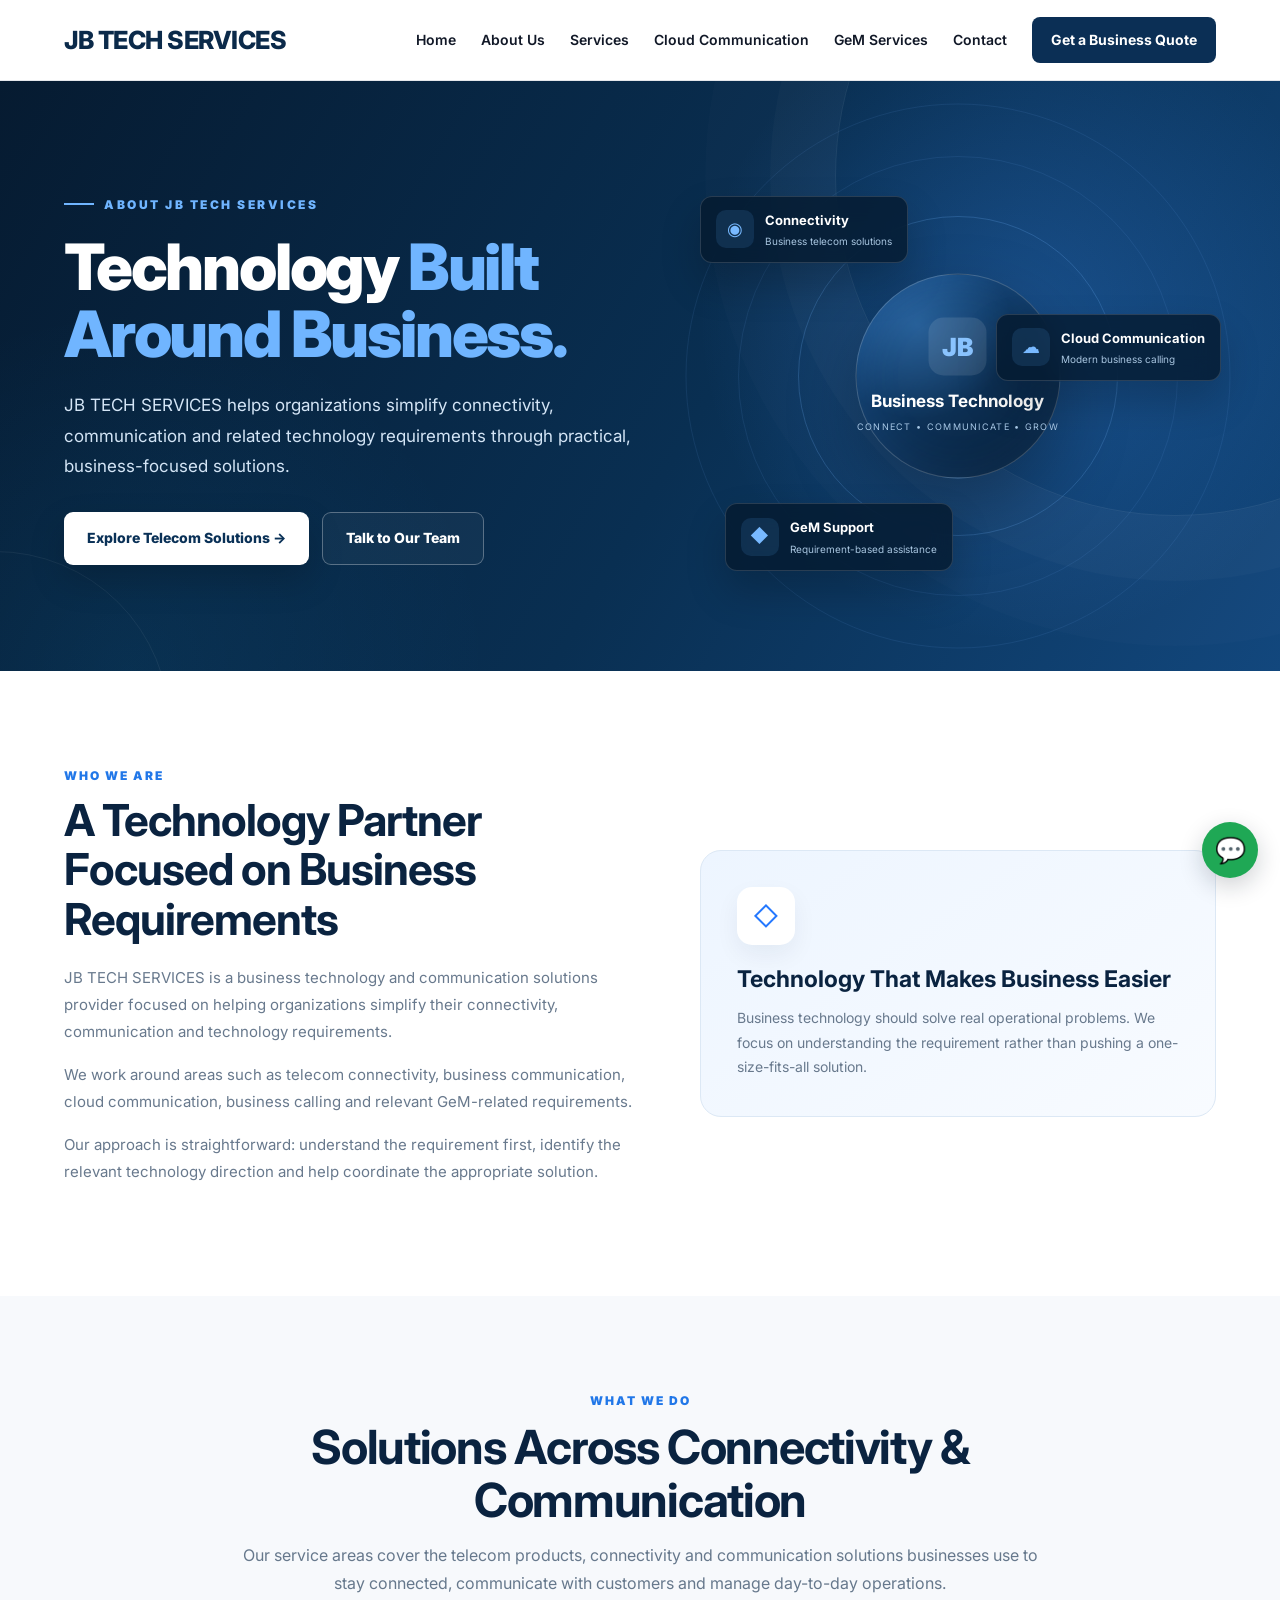
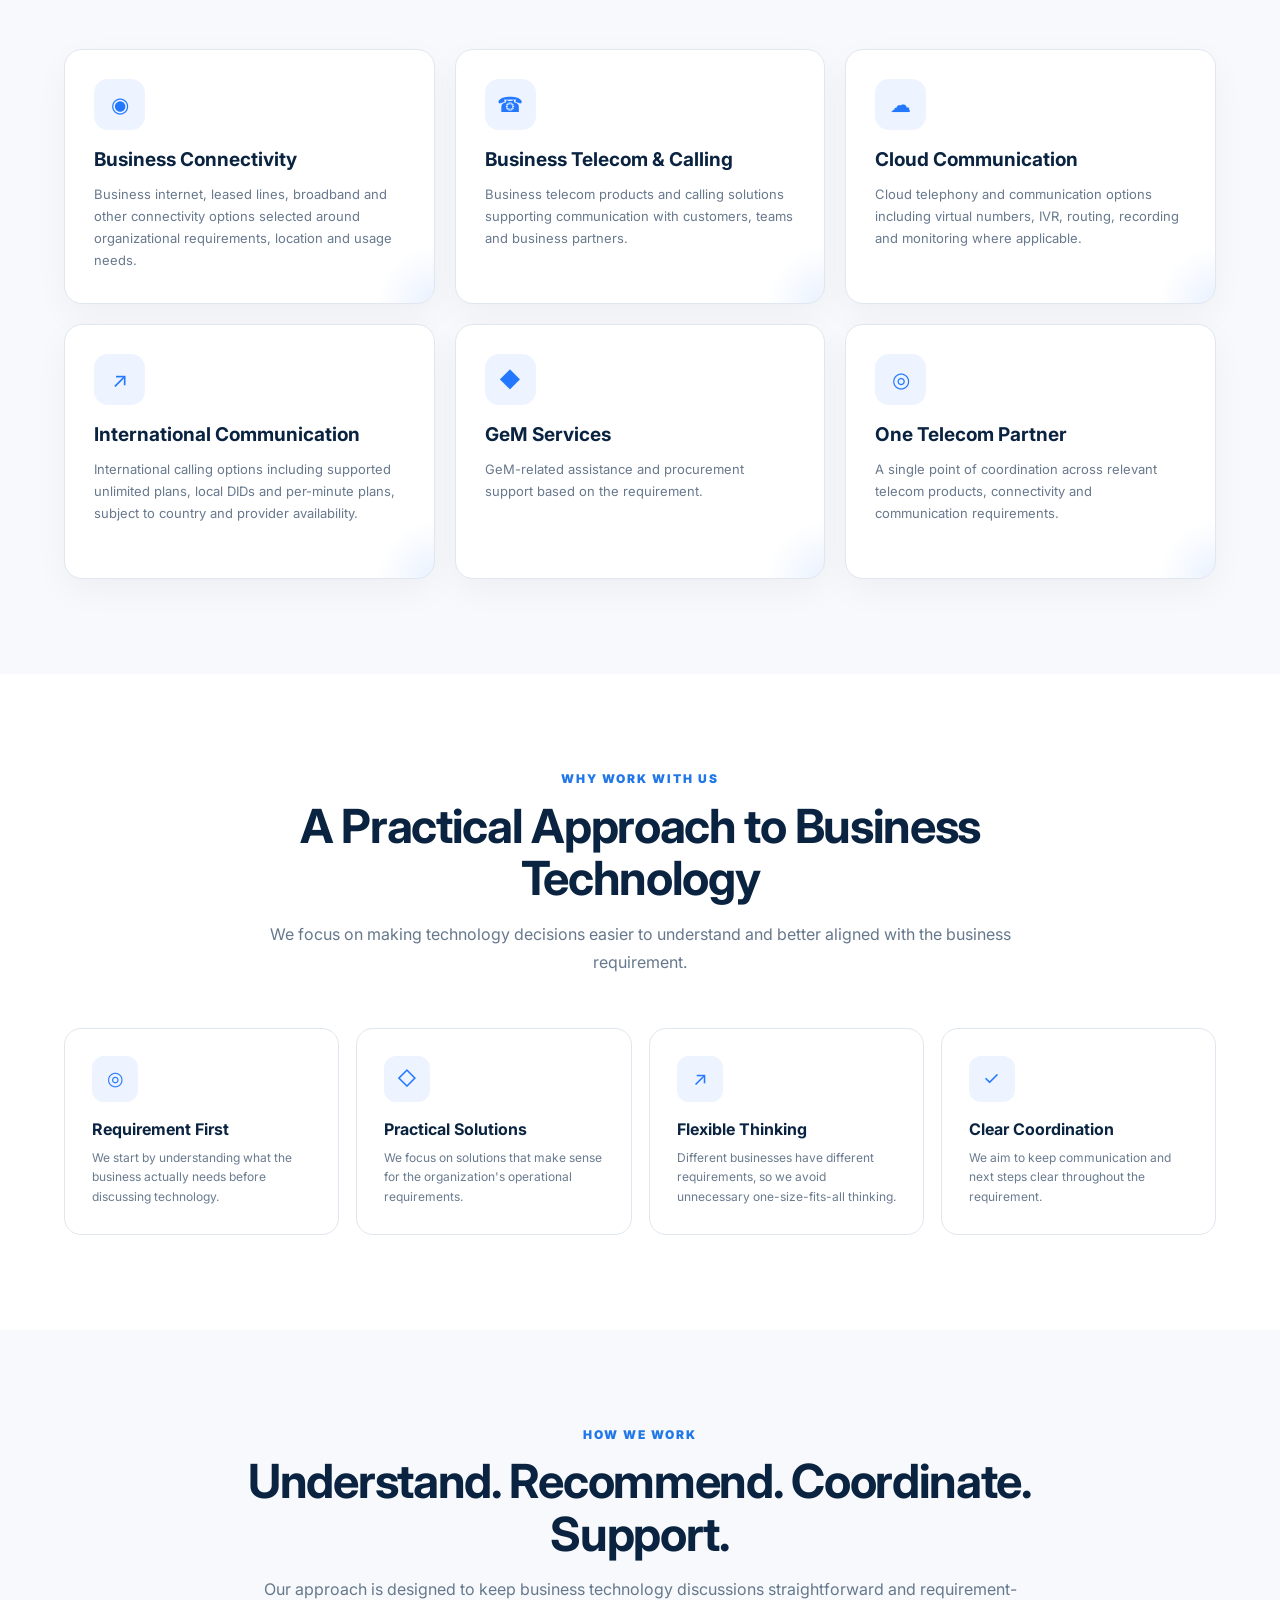
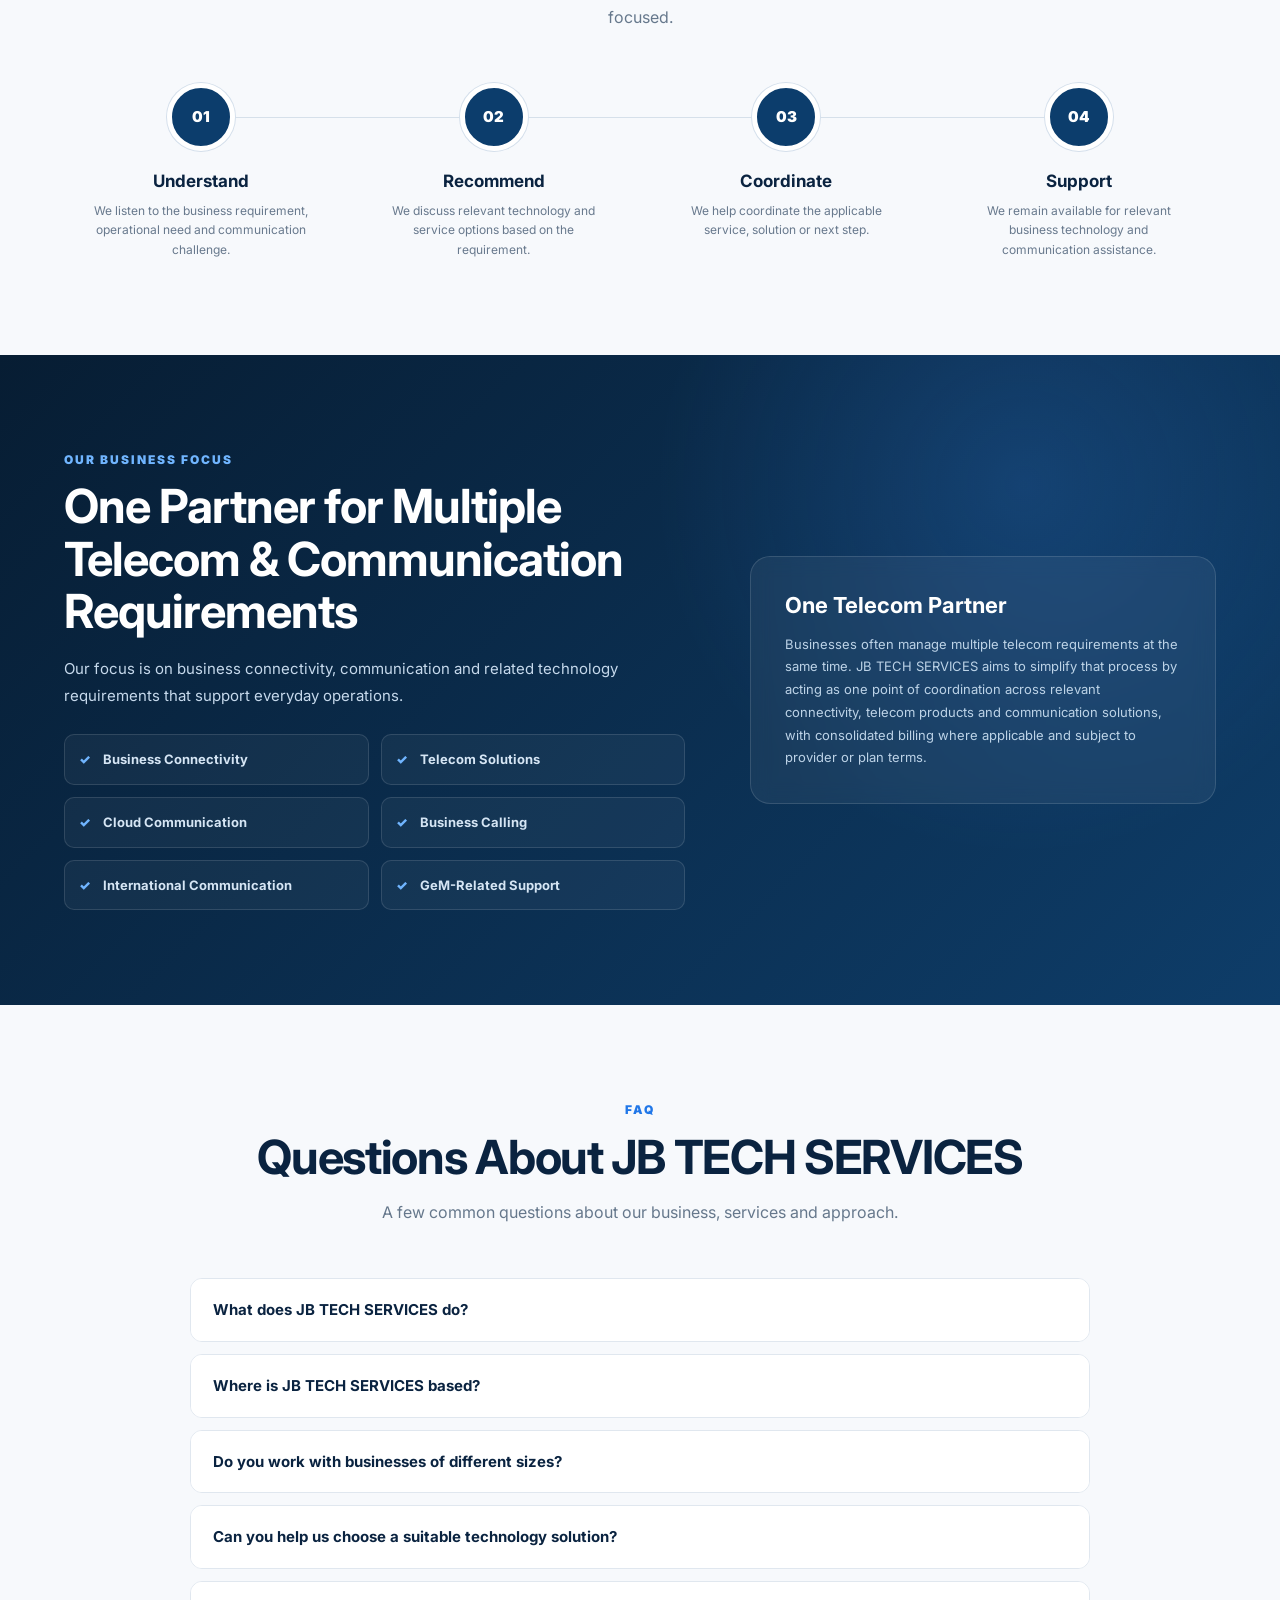
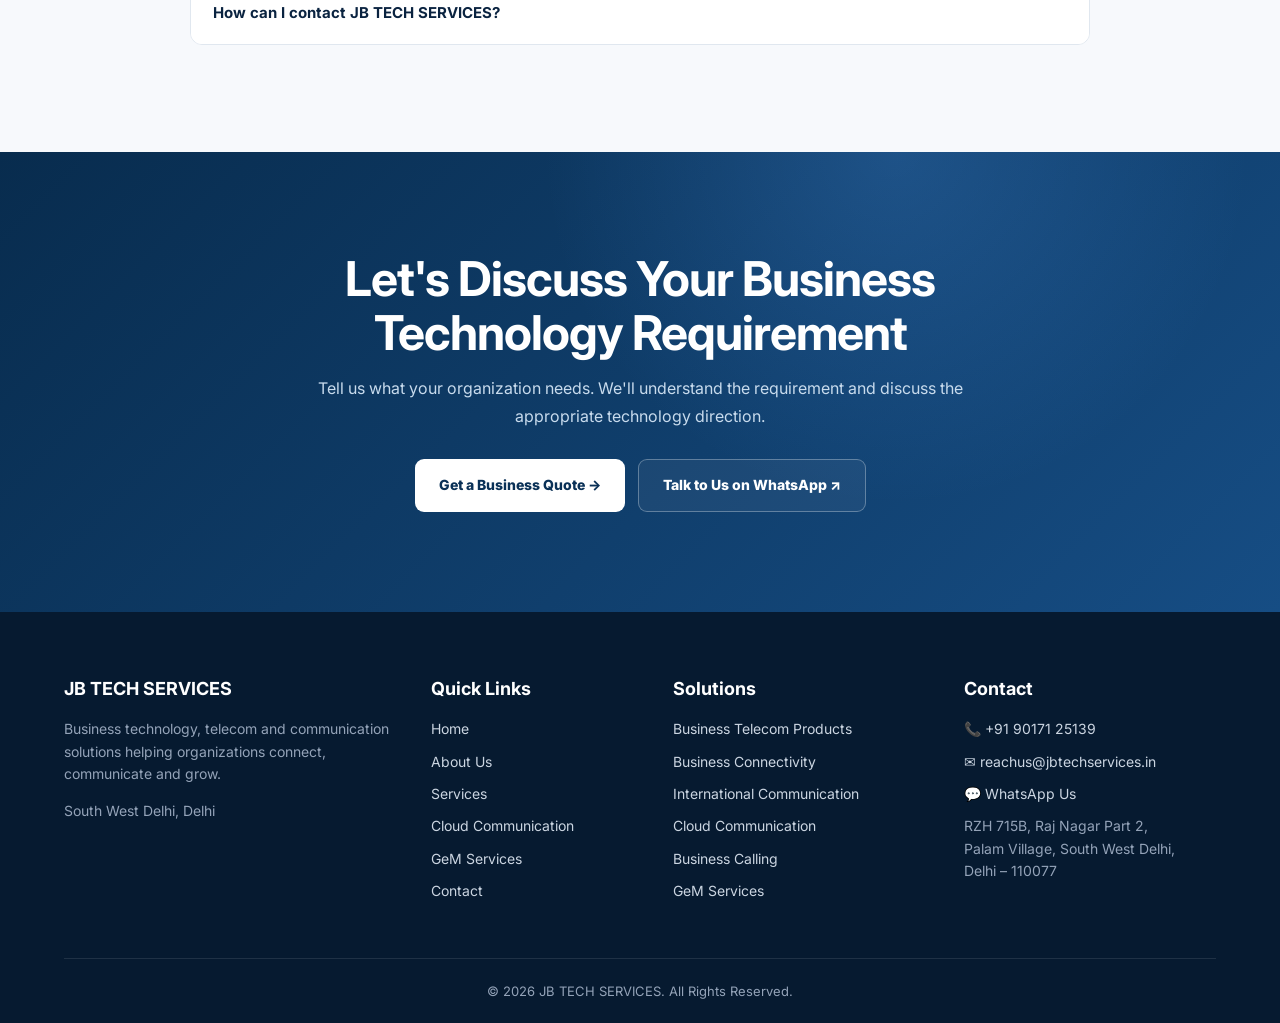
==== commit d8769c17: "Update about.html" ====
--- a/about.html
+++ b/about.html
@@ -7,13 +7,14 @@
 
     <meta name="viewport"
           content="width=device-width, initial-scale=1.0">
+    <link rel="icon" type="image/svg+xml" href="favicon.svg">
 
     <title>
-        About JB TECH SERVICES | Business Technology & Telecom Solutions
+        About JB TECH SERVICES | Telecom & Business Technology Partner
     </title>
 
     <meta name="description"
-          content="Learn about JB TECH SERVICES, a Delhi-based business technology and communication solutions provider focused on telecom connectivity, cloud communication, business calling and GeM-related services.">
+          content="Learn about JB TECH SERVICES, a business telecom and technology partner providing connectivity, cloud communication, business calling, international communication and GeM-related solutions across India.">
 
     <meta name="author"
           content="JB TECH SERVICES">
@@ -28,10 +29,10 @@
     <!-- OPEN GRAPH -->
 
     <meta property="og:title"
-          content="About JB TECH SERVICES | Business Technology & Telecom Solutions">
+          content="About JB TECH SERVICES | Telecom & Business Technology Partner">
 
     <meta property="og:description"
-          content="Learn about JB TECH SERVICES and our business-focused approach to connectivity, telecom, cloud communication, business calling and GeM-related requirements.">
+          content="Learn about JB TECH SERVICES and our business-focused approach to telecom connectivity, business telecom products, cloud communication, calling, international communication and GeM-related requirements.">
 
     <meta property="og:type"
           content="website">
@@ -1833,10 +1834,10 @@
 
                 <div class="about-hero-buttons">
 
-                    <a href="services.html"
+                    <a href="business-telecom-products.html"
                        class="about-btn-primary">
 
-                        Explore Our Services →
+                        Explore Telecom Solutions →
 
                     </a>
 
@@ -2062,9 +2063,7 @@
 
             <p>
 
-                Our service areas are centered around the technology
-                businesses use to stay connected, communicate with
-                customers and manage relevant requirements.
+                Our service areas cover the telecom products, connectivity and communication solutions businesses use to stay connected, communicate with customers and manage day-to-day operations.
 
             </p>
 
@@ -2081,14 +2080,12 @@
                 </div>
 
                 <h3>
-                    Business Connectivity
+                    <a href="business-connectivity.html">Business Connectivity</a>
                 </h3>
 
                 <p>
 
-                    Business internet and connectivity solutions
-                    designed around organizational requirements,
-                    locations and usage needs.
+                    Business internet, leased lines, broadband and other connectivity options selected around organizational requirements, location and usage needs.
 
                 </p>
 
@@ -2102,14 +2099,12 @@
                 </div>
 
                 <h3>
-                    Telecom & Business Calling
+                    <a href="business-calling.html">Business Telecom & Calling</a>
                 </h3>
 
                 <p>
 
-                    Business telecom and calling solutions that
-                    support everyday communication with customers,
-                    teams and partners.
+                    Business telecom products and calling solutions supporting communication with customers, teams and business partners.
 
                 </p>
 
@@ -2123,14 +2118,12 @@
                 </div>
 
                 <h3>
-                    Cloud Communication
+                    <a href="cloud-communication.html">Cloud Communication</a>
                 </h3>
 
                 <p>
 
-                    Cloud telephony and communication options
-                    for businesses looking for flexible communication
-                    capabilities.
+                    Cloud telephony and communication options including virtual numbers, IVR, routing, recording and monitoring where applicable.
 
                 </p>
 
@@ -2144,14 +2137,12 @@
                 </div>
 
                 <h3>
-                    International Communication
+                    <a href="international-communication.html">International Communication</a>
                 </h3>
 
                 <p>
 
-                    Applicable communication options for businesses
-                    with international calling or communication
-                    requirements.
+                    International calling options including supported unlimited plans, local DIDs and per-minute plans, subject to country and provider availability.
 
                 </p>
 
@@ -2165,13 +2156,12 @@
                 </div>
 
                 <h3>
-                    GeM Services
+                    <a href="gem-services.html">GeM Services</a>
                 </h3>
 
                 <p>
 
-                    GeM-related assistance, procurement support and
-                    business coordination based on the requirement.
+                    GeM-related assistance and procurement support based on the requirement.
 
                 </p>
 
@@ -2185,13 +2175,12 @@
                 </div>
 
                 <h3>
-                    Requirement Coordination
+                    <a href="enterprise-telecom.html">One Telecom Partner</a>
                 </h3>
 
                 <p>
 
-                    A clear, requirement-focused approach to discussing
-                    technology and business communication needs.
+                    A single point of coordination across relevant telecom products, connectivity and communication requirements.
 
                 </p>
 
@@ -2471,7 +2460,7 @@
 
 
                 <h2>
-                    Technology That Helps Businesses Stay Connected
+                    One Partner for Multiple Telecom & Communication Requirements
                 </h2>
 
 
@@ -2518,17 +2507,13 @@
             <div class="about-focus-panel">
 
                 <h3>
-                    One Point of Coordination
+                    <a href="enterprise-telecom.html">One Telecom Partner</a>
                 </h3>
 
 
                 <p>
 
-                    Businesses often have to deal with different
-                    communication and technology requirements at
-                    the same time. JB TECH SERVICES aims to simplify
-                    that process by providing a clear point of
-                    coordination around relevant requirements.
+                    Businesses often manage multiple telecom requirements at the same time. JB TECH SERVICES aims to simplify that process by acting as one point of coordination across relevant connectivity, telecom products and communication solutions, with consolidated billing where applicable and subject to provider or plan terms.
 
                 </p>
 
@@ -2602,10 +2587,7 @@
 
                     <p>
 
-                        JB TECH SERVICES helps businesses with
-                        connectivity, telecom, cloud communication,
-                        business calling, international communication
-                        and relevant GeM-related requirements.
+                        JB TECH SERVICES helps businesses with telecom products, connectivity, cloud communication, business calling, international communication and relevant GeM-related requirements.
 
                     </p>
 
@@ -2893,11 +2875,15 @@
                     Solutions
                 </h3>
 
-                <a href="services.html">
+                <a href="business-telecom-products.html">
+                    Business Telecom Products
+                </a>
+
+                <a href="business-connectivity.html">
                     Business Connectivity
                 </a>
 
-                <a href="services.html#international-communication">
+                <a href="international-communication.html">
                     International Communication
                 </a>
 
@@ -2905,7 +2891,7 @@
                     Cloud Communication
                 </a>
 
-                <a href="cloud-communication.html">
+                <a href="business-calling.html">
                     Business Calling
                 </a>
 
